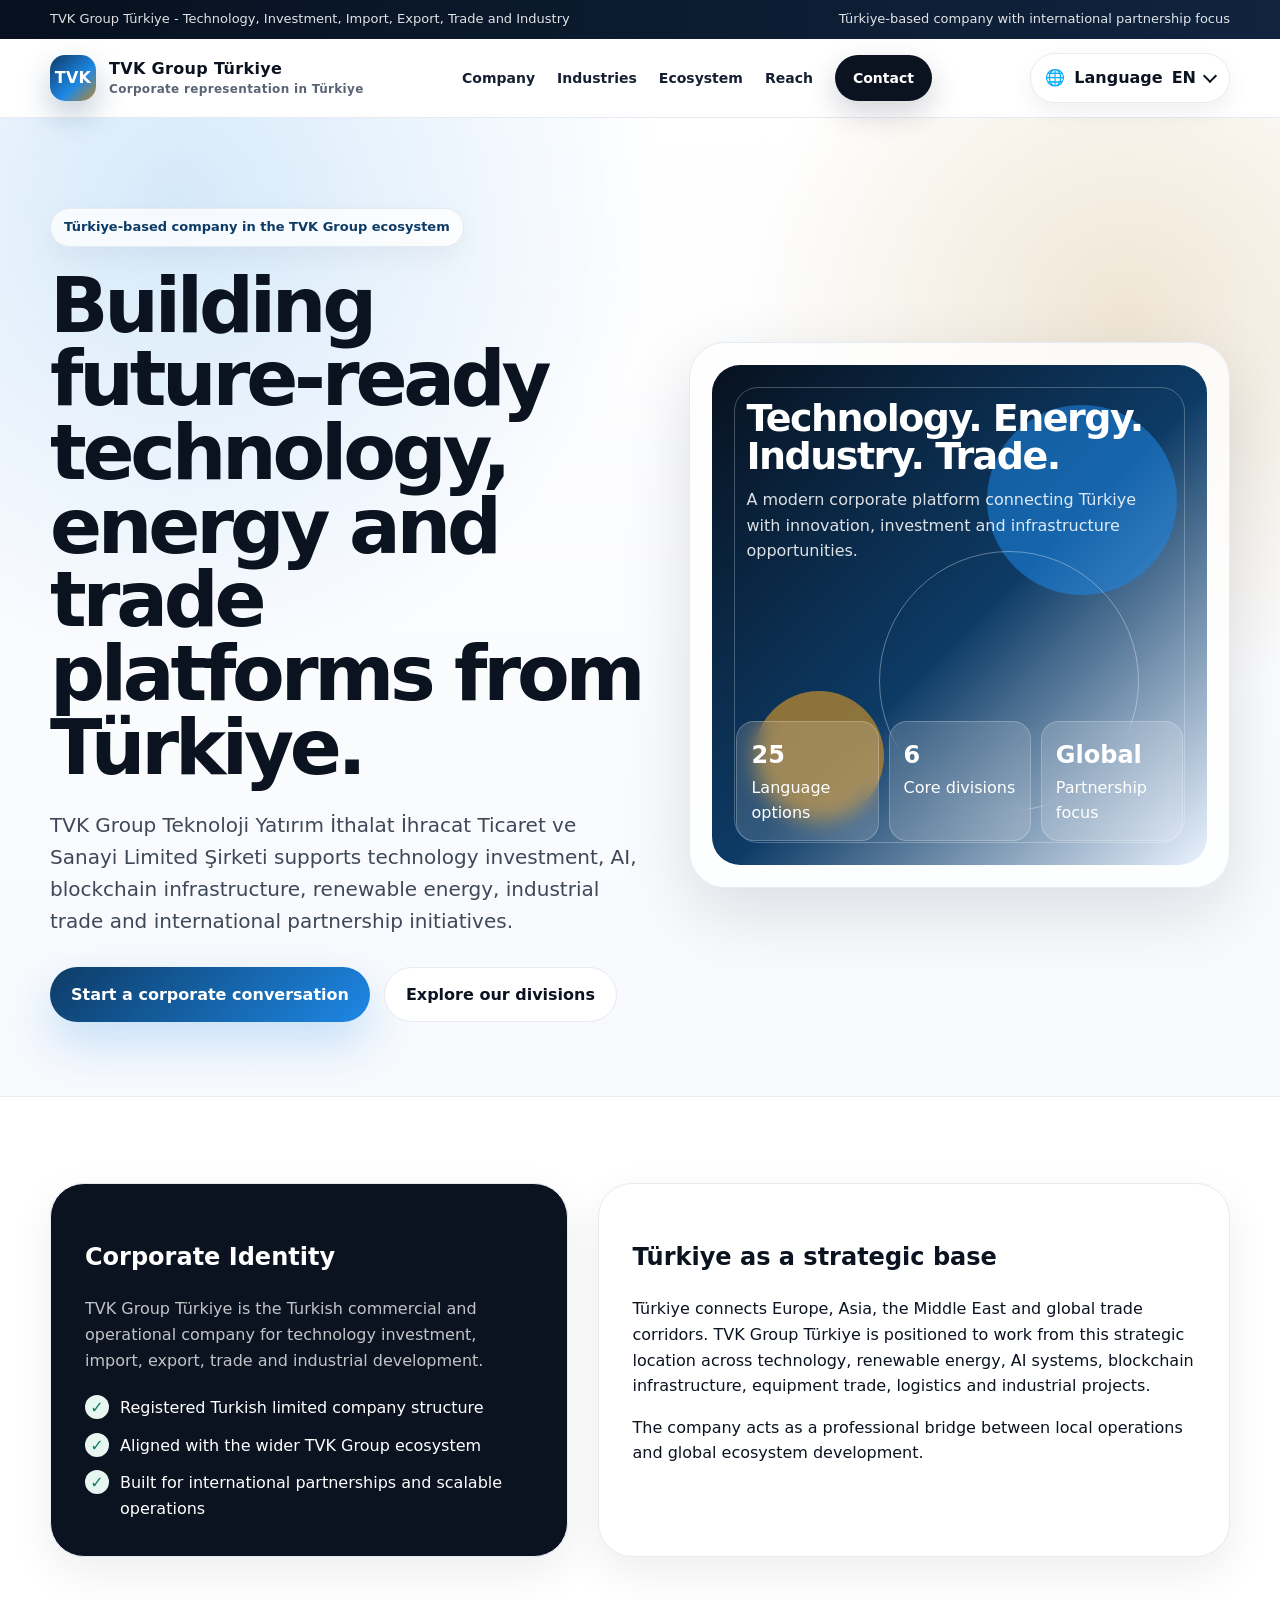
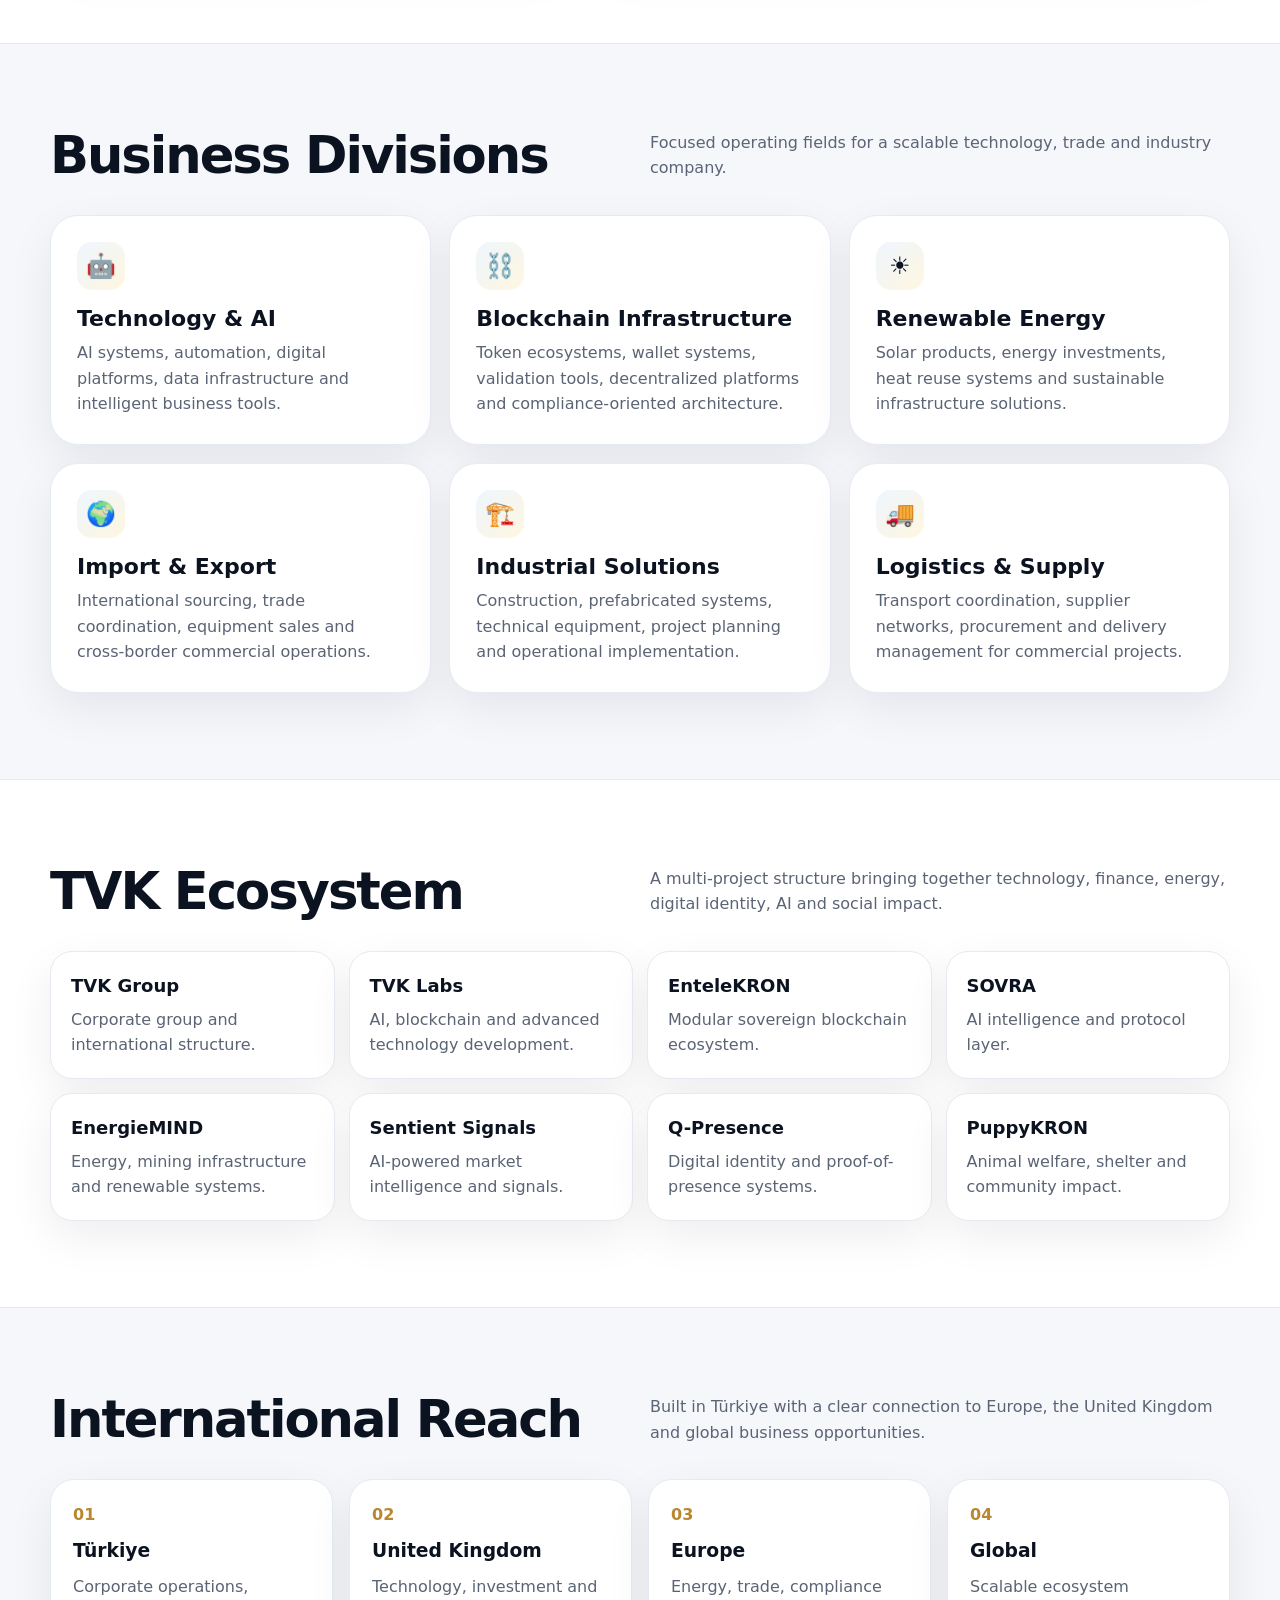
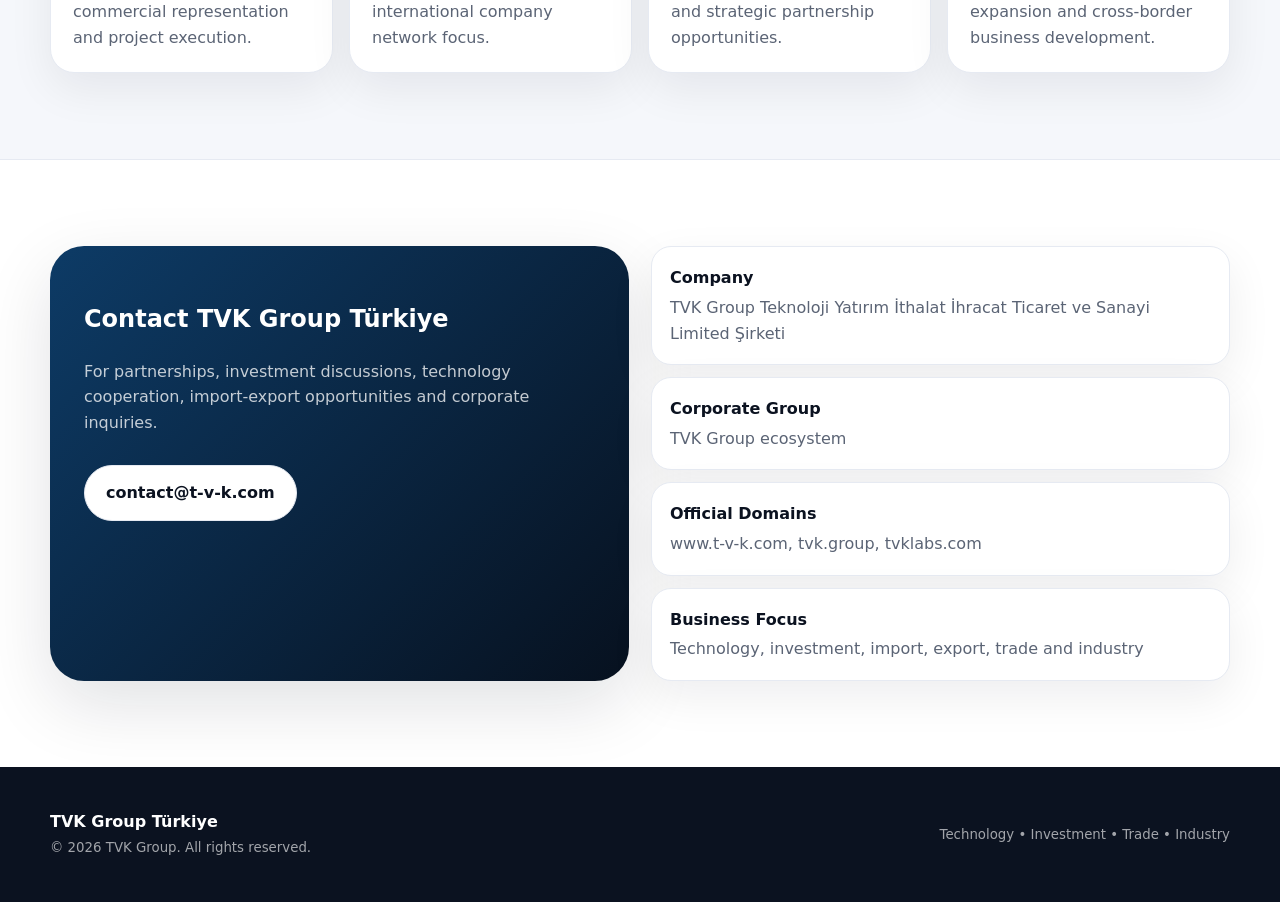
==== index.html @ 768940d1 "Improve website design and language menu Co-authored-by: TVK Group / TVK Labs & Technologies LTD – E" ====
<!doctype html>
<html lang="en">
<head>
  <meta charset="utf-8" />
  <meta name="viewport" content="width=device-width, initial-scale=1" />
  <title>TVK Group Türkiye | Technology, Investment, Trade & Industry</title>
  <meta name="description" content="TVK Group Teknoloji Yatırım İthalat İhracat Ticaret ve Sanayi Limited Şirketi is a Türkiye-based company focused on technology investment, AI, blockchain, renewable energy, import, export, trade and industrial solutions." />
  <meta name="theme-color" content="#0b1220" />
  <meta property="og:title" content="TVK Group Türkiye" />
  <meta property="og:description" content="A Türkiye-based technology, investment, import, export, trade and industry company within the TVK Group ecosystem." />
  <meta property="og:type" content="website" />
  <meta property="og:url" content="https://t-v-k.com" />
  <style>
    :root {
      --bg: #ffffff;
      --bg-soft: #f5f7fb;
      --bg-deep: #07111f;
      --ink: #0b1220;
      --muted: #5b6475;
      --line: #e6eaf2;
      --gold: #b8872f;
      --blue: #0d3b66;
      --cyan: #1e88e5;
      --green: #0b7f62;
      --radius: 28px;
      --shadow: 0 24px 70px rgba(11, 18, 32, .12);
      --shadow-soft: 0 16px 45px rgba(11, 18, 32, .07);
    }

    * { box-sizing: border-box; }
    html { scroll-behavior: smooth; }
    body {
      margin: 0;
      font-family: Inter, ui-sans-serif, system-ui, -apple-system, BlinkMacSystemFont, "Segoe UI", Roboto, Arial, sans-serif;
      color: var(--ink);
      background: var(--bg);
      line-height: 1.6;
    }
    a { color: inherit; text-decoration: none; }
    button { font: inherit; }
    .wrap { width: min(1180px, calc(100% - 42px)); margin: auto; }
    .skip-link {
      position: absolute;
      left: 18px;
      top: -60px;
      z-index: 100;
      padding: 10px 14px;
      border-radius: 999px;
      background: #fff;
      color: var(--ink);
      box-shadow: var(--shadow-soft);
      transition: top .2s ease;
    }
    .skip-link:focus { top: 14px; }

    .topbar {
      background: linear-gradient(90deg, var(--bg-deep), #10243f);
      color: #fff;
      font-size: 13px;
    }
    .topbar .wrap {
      display: flex;
      justify-content: space-between;
      gap: 18px;
      padding: 9px 0;
      align-items: center;
    }
    .topbar span { opacity: .88; }

    .nav {
      position: sticky;
      top: 0;
      z-index: 40;
      background: rgba(255, 255, 255, .9);
      border-bottom: 1px solid var(--line);
      backdrop-filter: blur(18px);
    }
    .navin {
      min-height: 78px;
      display: flex;
      align-items: center;
      justify-content: space-between;
      gap: 20px;
    }
    .brand {
      display: flex;
      align-items: center;
      gap: 13px;
      font-weight: 900;
      letter-spacing: .02em;
    }
    .mark {
      width: 46px;
      height: 46px;
      display: grid;
      place-items: center;
      flex: 0 0 46px;
      border-radius: 15px;
      background: linear-gradient(135deg, var(--blue), var(--cyan) 60%, var(--gold));
      color: #fff;
      box-shadow: 0 14px 30px rgba(13, 59, 102, .25);
    }
    .brand small {
      display: block;
      margin-top: -2px;
      color: var(--muted);
      font-size: 12px;
      font-weight: 650;
    }
    .links {
      display: flex;
      align-items: center;
      gap: 22px;
      font-size: 14px;
      font-weight: 760;
    }
    .links a:not(.cta) { color: #172033; }
    .links a:hover, .links a:focus-visible { color: var(--cyan); }
    .cta {
      display: inline-flex;
      align-items: center;
      justify-content: center;
      border-radius: 999px;
      background: var(--ink);
      color: #fff;
      padding: 12px 18px;
      box-shadow: 0 12px 30px rgba(11, 18, 32, .18);
    }

    .language-selector { position: relative; }
    .language-toggle {
      display: inline-flex;
      align-items: center;
      gap: 9px;
      border: 1px solid var(--line);
      border-radius: 999px;
      background: #fff;
      color: var(--ink);
      padding: 11px 14px;
      font-weight: 850;
      cursor: pointer;
      box-shadow: 0 10px 24px rgba(11, 18, 32, .06);
    }
    .language-toggle:hover,
    .language-toggle:focus-visible {
      border-color: rgba(30, 136, 229, .5);
      outline: none;
    }
    .language-toggle::after {
      content: "";
      width: 8px;
      height: 8px;
      border-right: 2px solid currentColor;
      border-bottom: 2px solid currentColor;
      transform: translateY(-2px) rotate(45deg);
      transition: transform .2s ease;
    }
    .language-selector.is-open .language-toggle::after {
      transform: translateY(2px) rotate(225deg);
    }
    .language-menu {
      position: absolute;
      right: 0;
      top: calc(100% + 12px);
      width: min(520px, 92vw);
      max-height: 430px;
      display: grid;
      grid-template-columns: repeat(2, minmax(0, 1fr));
      gap: 6px;
      overflow: auto;
      margin: 0;
      padding: 10px;
      list-style: none;
      border: 1px solid var(--line);
      border-radius: 22px;
      background: #fff;
      box-shadow: var(--shadow);
    }
    .language-menu[hidden] { display: none; }
    .language-option {
      width: 100%;
      display: flex;
      align-items: center;
      justify-content: space-between;
      gap: 10px;
      border: 0;
      border-radius: 14px;
      background: transparent;
      color: #233045;
      padding: 10px 12px;
      text-align: left;
      cursor: pointer;
    }
    .language-option:hover,
    .language-option:focus-visible {
      background: var(--bg-soft);
      color: var(--blue);
      outline: none;
    }
    .language-option[aria-checked="true"] {
      background: #eaf4ff;
      color: var(--blue);
      font-weight: 850;
    }
    .language-option[aria-checked="true"]::after {
      content: "✓";
      color: var(--green);
      font-weight: 900;
    }
    .language-note {
      grid-column: 1 / -1;
      margin: 4px 2px 0;
      padding: 10px 12px;
      border-radius: 14px;
      background: #fff8e8;
      color: #604519;
      font-size: 12px;
    }
    .hero {
      position: relative;
      overflow: hidden;
      border-bottom: 1px solid var(--line);
      background:
        radial-gradient(circle at 14% 8%, rgba(30, 136, 229, .18), transparent 34%),
        radial-gradient(circle at 88% 20%, rgba(184, 135, 47, .2), transparent 28%),
        linear-gradient(180deg, #fff 0%, #f7f9fd 100%);
    }
    .hero .wrap {
      display: grid;
      grid-template-columns: 1.05fr .95fr;
      gap: 42px;
      align-items: center;
      padding: 90px 0 74px;
    }
    .eyebrow {
      display: inline-flex;
      align-items: center;
      gap: 9px;
      border: 1px solid var(--line);
      border-radius: 999px;
      background: rgba(255, 255, 255, .78);
      color: var(--blue);
      padding: 8px 13px;
      font-size: 13px;
      font-weight: 850;
      box-shadow: 0 10px 30px rgba(11, 18, 32, .05);
    }
    h1 {
      max-width: 780px;
      margin: 22px 0 24px;
      font-size: clamp(42px, 6vw, 78px);
      line-height: .96;
      letter-spacing: -.055em;
    }
    .lead {
      max-width: 720px;
      color: #3f4858;
      font-size: 20px;
    }
    .actions {
      display: flex;
      flex-wrap: wrap;
      gap: 14px;
      margin-top: 30px;
    }
    .btn {
      display: inline-flex;
      align-items: center;
      justify-content: center;
      min-height: 48px;
      border: 1px solid var(--line);
      border-radius: 999px;
      padding: 14px 21px;
      font-weight: 900;
      transition: transform .18s ease, box-shadow .18s ease;
    }
    .btn:hover, .btn:focus-visible {
      transform: translateY(-2px);
      outline: none;
    }
    .primary {
      border: 0;
      background: linear-gradient(135deg, var(--blue), var(--cyan));
      color: #fff;
      box-shadow: 0 20px 45px rgba(30, 136, 229, .24);
    }
    .secondary { background: #fff; color: var(--ink); }

    .hero-card {
      border: 1px solid var(--line);
      border-radius: 36px;
      background: rgba(255, 255, 255, .78);
      padding: 22px;
      box-shadow: var(--shadow);
    }
    .visual {
      position: relative;
      min-height: 500px;
      overflow: hidden;
      border-radius: 28px;
      background: linear-gradient(135deg, #07111f, #0d3b66 52%, #eaf3ff);
    }
    .visual::before {
      content: "";
      position: absolute;
      inset: 22px;
      border: 1px solid rgba(255, 255, 255, .25);
      border-radius: 24px;
    }
    .orb { position: absolute; border-radius: 50%; }
    .o1 { width: 190px; height: 190px; right: 30px; top: 40px; background: rgba(30, 136, 229, .55); }
    .o2 { width: 130px; height: 130px; left: 42px; bottom: 44px; background: rgba(184, 135, 47, .75); }
    .o3 { width: 260px; height: 260px; right: 68px; bottom: 54px; border: 1px solid rgba(255, 255, 255, .35); }
    .vtext {
      position: absolute;
      left: 34px;
      right: 34px;
      top: 34px;
      color: #fff;
    }
    .vtext h2 {
      margin: 0 0 12px;
      font-size: 38px;
      line-height: 1;
      letter-spacing: -.04em;
    }
    .vtext p { margin: 0; opacity: .86; }
    .stats {
      position: absolute;
      left: 24px;
      right: 24px;
      bottom: 24px;
      display: grid;
      grid-template-columns: repeat(3, 1fr);
      gap: 10px;
    }
    .stat {
      border: 1px solid rgba(255, 255, 255, .22);
      border-radius: 18px;
      background: rgba(255, 255, 255, .15);
      color: #fff;
      padding: 14px;
      backdrop-filter: blur(10px);
    }
    .stat b { display: block; font-size: 24px; }

    .section { padding: 86px 0; }
    .section.soft {
      border-top: 1px solid var(--line);
      border-bottom: 1px solid var(--line);
      background: var(--bg-soft);
    }
    .head {
      display: flex;
      justify-content: space-between;
      align-items: end;
      gap: 28px;
      margin-bottom: 34px;
    }
    .head h2 {
      margin: 0;
      font-size: clamp(32px, 4vw, 52px);
      line-height: 1;
      letter-spacing: -.04em;
    }
    .head p { max-width: 580px; margin: 0; color: var(--muted); }
    .grid { display: grid; grid-template-columns: repeat(3, 1fr); gap: 18px; }
    .card,
    .panel,
    .eco,
    .step,
    .info-card {
      border: 1px solid var(--line);
      background: #fff;
      box-shadow: var(--shadow-soft);
    }
    .card {
      min-height: 230px;
      border-radius: var(--radius);
      padding: 26px;
    }
    .card .icon {
      width: 48px;
      height: 48px;
      display: grid;
      place-items: center;
      margin-bottom: 16px;
      border-radius: 15px;
      background: linear-gradient(135deg, #eef6ff, #fff6df);
      font-size: 24px;
    }
    .card h3 { margin: 0 0 9px; font-size: 22px; line-height: 1.15; }
    .card p, .eco span, .step p, .info-card span { color: var(--muted); }
    .card p, .step p { margin: 0; }

    .about {
      display: grid;
      grid-template-columns: .9fr 1.1fr;
      gap: 30px;
      align-items: stretch;
    }
    .panel { border-radius: 34px; padding: 34px; }
    .panel.dark { background: var(--ink); color: #fff; }
    .panel.dark p { color: rgba(255, 255, 255, .75); }
    .ticks { display: grid; gap: 12px; margin-top: 22px; }
    .tick { display: flex; gap: 11px; align-items: flex-start; }
    .tick::before {
      content: "✓";
      width: 24px;
      height: 24px;
      display: grid;
      place-items: center;
      flex: 0 0 24px;
      border-radius: 50%;
      background: #e8f6f1;
      color: var(--green);
      font-weight: 900;
    }
    .ecosystem { display: grid; grid-template-columns: repeat(4, 1fr); gap: 14px; }
    .eco { min-height: 126px; border-radius: 22px; padding: 20px; }
    .eco b { display: block; margin-bottom: 6px; font-size: 18px; }
    .timeline { display: grid; grid-template-columns: repeat(4, 1fr); gap: 16px; }
    .step { border-radius: 24px; padding: 22px; }
    .step em { color: var(--gold); font-style: normal; font-weight: 900; }
    .step h3 { margin: 8px 0 8px; }

    .contact { display: grid; grid-template-columns: 1fr 1fr; gap: 22px; }
    .contact-box {
      border-radius: 34px;
      background: linear-gradient(135deg, var(--blue), #07111f);
      color: #fff;
      padding: 34px;
      box-shadow: var(--shadow);
    }
    .contact-box p { color: rgba(255, 255, 255, .76); }
    .info { display: grid; gap: 12px; }
    .info-card { border-radius: 20px; padding: 18px; }
    .info-card b { display: block; margin-bottom: 4px; }

    .footer { background: var(--ink); color: #fff; padding: 42px 0; }
    .footer .wrap {
      display: flex;
      justify-content: space-between;
      align-items: center;
      gap: 20px;
    }
    .footer small { color: rgba(255, 255, 255, .62); }
    .sr-only {
      position: absolute;
      width: 1px;
      height: 1px;
      overflow: hidden;
      clip: rect(0, 0, 0, 0);
      white-space: nowrap;
    }

    @media (max-width: 980px) {
      .links { display: none; }
      .hero .wrap, .about, .contact { grid-template-columns: 1fr; }
      .visual { min-height: 380px; }
      .grid { grid-template-columns: 1fr 1fr; }
      .ecosystem { grid-template-columns: 1fr 1fr; }
      .timeline { grid-template-columns: 1fr 1fr; }
      .head { display: block; }
      .head p { margin-top: 14px; }
      .topbar .wrap { display: block; }
      .topbar span { display: block; margin: 4px 0; }
    }

    @media (max-width: 640px) {
      .wrap { width: min(100% - 30px, 1180px); }
      .grid, .ecosystem, .timeline, .stats { grid-template-columns: 1fr; }
      .hero .wrap { padding: 52px 0; }
      .section { padding: 58px 0; }
      .navin { min-height: 70px; }
      .brand strong { font-size: 14px; }
      .brand small { display: none; }
      .visual { min-height: 450px; }
      .language-toggle span:not(.selected-language) { display: none; }
      .language-menu {
        position: fixed;
        inset: 82px 15px auto;
        width: auto;
        grid-template-columns: 1fr;
      }
    }
  </style>
</head>
<body>
  <a class="skip-link" href="#main">Skip to content</a>

  <div class="topbar">
    <div class="wrap">
      <span>TVK Group Türkiye - Technology, Investment, Import, Export, Trade and Industry</span>
      <span>Türkiye-based company with international partnership focus</span>
    </div>
  </div>

  <header class="nav">
    <div class="wrap navin">
      <a class="brand" href="#home" aria-label="TVK Group Türkiye home">
        <span class="mark" aria-hidden="true">TVK</span>
        <span>
          <strong>TVK Group Türkiye</strong>
          <small>Corporate representation in Türkiye</small>
        </span>
      </a>

      <nav class="links" aria-label="Main navigation">
        <a href="#company">Company</a>
        <a href="#industries">Industries</a>
        <a href="#ecosystem">Ecosystem</a>
        <a href="#presence">Reach</a>
        <a href="#contact" class="cta">Contact</a>
      </nav>

      <div class="language-selector" data-language-selector>
        <button class="language-toggle" type="button" aria-haspopup="menu" aria-expanded="false" aria-controls="language-menu" aria-label="Select language">
          <span aria-hidden="true">🌐</span>
          <span>Language</span>
          <span class="selected-language" data-selected-language>EN</span>
        </button>
        <ul class="language-menu" id="language-menu" role="menu" hidden>
          <li><button class="language-option" type="button" role="menuitemradio" aria-checked="true" data-lang="en">English</button></li>
          <li><button class="language-option" type="button" role="menuitemradio" aria-checked="false" data-lang="tr">Türkçe</button></li>
          <li><button class="language-option" type="button" role="menuitemradio" aria-checked="false" data-lang="de">Deutsch</button></li>
          <li><button class="language-option" type="button" role="menuitemradio" aria-checked="false" data-lang="fr">Français</button></li>
          <li><button class="language-option" type="button" role="menuitemradio" aria-checked="false" data-lang="it">Italiano</button></li>
          <li><button class="language-option" type="button" role="menuitemradio" aria-checked="false" data-lang="es">Español</button></li>
          <li><button class="language-option" type="button" role="menuitemradio" aria-checked="false" data-lang="nl">Nederlands</button></li>
          <li><button class="language-option" type="button" role="menuitemradio" aria-checked="false" data-lang="pl">Polski</button></li>
          <li><button class="language-option" type="button" role="menuitemradio" aria-checked="false" data-lang="pt">Português</button></li>
          <li><button class="language-option" type="button" role="menuitemradio" aria-checked="false" data-lang="ro">Română</button></li>
          <li><button class="language-option" type="button" role="menuitemradio" aria-checked="false" data-lang="sv">Svenska</button></li>
          <li><button class="language-option" type="button" role="menuitemradio" aria-checked="false" data-lang="da">Dansk</button></li>
          <li><button class="language-option" type="button" role="menuitemradio" aria-checked="false" data-lang="fi">Suomi</button></li>
          <li><button class="language-option" type="button" role="menuitemradio" aria-checked="false" data-lang="cs">Čeština</button></li>
          <li><button class="language-option" type="button" role="menuitemradio" aria-checked="false" data-lang="sk">Slovenčina</button></li>
          <li><button class="language-option" type="button" role="menuitemradio" aria-checked="false" data-lang="hu">Magyar</button></li>
          <li><button class="language-option" type="button" role="menuitemradio" aria-checked="false" data-lang="el">Ελληνικά</button></li>
          <li><button class="language-option" type="button" role="menuitemradio" aria-checked="false" data-lang="bg">Български</button></li>
          <li><button class="language-option" type="button" role="menuitemradio" aria-checked="false" data-lang="ru">Русский</button></li>
          <li><button class="language-option" type="button" role="menuitemradio" aria-checked="false" data-lang="uk">Українська</button></li>
          <li><button class="language-option" type="button" role="menuitemradio" aria-checked="false" data-lang="ar">العربية</button></li>
          <li><button class="language-option" type="button" role="menuitemradio" aria-checked="false" data-lang="zh">中文</button></li>
          <li><button class="language-option" type="button" role="menuitemradio" aria-checked="false" data-lang="ja">日本語</button></li>
          <li><button class="language-option" type="button" role="menuitemradio" aria-checked="false" data-lang="ko">한국어</button></li>
          <li><button class="language-option" type="button" role="menuitemradio" aria-checked="false" data-lang="hi">हिन्दी</button></li>
          <li class="language-note">The language selector now opens, closes, supports keyboard use and stores the selected preference.</li>
        </ul>
      </div>
    </div>
  </header>

  <main id="main">
    <section class="hero" id="home">
      <div class="wrap">
        <div>
          <span class="eyebrow">Türkiye-based company in the TVK Group ecosystem</span>
          <h1>Building future-ready technology, energy and trade platforms from Türkiye.</h1>
          <p class="lead">TVK Group Teknoloji Yatırım İthalat İhracat Ticaret ve Sanayi Limited Şirketi supports technology investment, AI, blockchain infrastructure, renewable energy, industrial trade and international partnership initiatives.</p>
          <div class="actions">
            <a class="btn primary" href="#contact">Start a corporate conversation</a>
            <a class="btn secondary" href="#industries">Explore our divisions</a>
          </div>
        </div>
        <div class="hero-card" aria-label="Company highlights">
          <div class="visual">
            <span class="orb o1"></span>
            <span class="orb o2"></span>
            <span class="orb o3"></span>
            <div class="vtext">
              <h2>Technology. Energy. Industry. Trade.</h2>
              <p>A modern corporate platform connecting Türkiye with innovation, investment and infrastructure opportunities.</p>
            </div>
            <div class="stats">
              <div class="stat"><b>25</b><span>Language options</span></div>
              <div class="stat"><b>6</b><span>Core divisions</span></div>
              <div class="stat"><b>Global</b><span>Partnership focus</span></div>
            </div>
          </div>
        </div>
      </div>
    </section>

    <section class="section" id="company">
      <div class="wrap about">
        <div class="panel dark">
          <h2>Corporate Identity</h2>
          <p>TVK Group Türkiye is the Turkish commercial and operational company for technology investment, import, export, trade and industrial development.</p>
          <div class="ticks">
            <div class="tick">Registered Turkish limited company structure</div>
            <div class="tick">Aligned with the wider TVK Group ecosystem</div>
            <div class="tick">Built for international partnerships and scalable operations</div>
          </div>
        </div>
        <div class="panel">
          <h2>Türkiye as a strategic base</h2>
          <p>Türkiye connects Europe, Asia, the Middle East and global trade corridors. TVK Group Türkiye is positioned to work from this strategic location across technology, renewable energy, AI systems, blockchain infrastructure, equipment trade, logistics and industrial projects.</p>
          <p>The company acts as a professional bridge between local operations and global ecosystem development.</p>
        </div>
      </div>
    </section>

    <section class="section soft" id="industries">
      <div class="wrap">
        <div class="head">
          <h2>Business Divisions</h2>
          <p>Focused operating fields for a scalable technology, trade and industry company.</p>
        </div>
        <div class="grid">
          <article class="card"><div class="icon" aria-hidden="true">🤖</div><h3>Technology & AI</h3><p>AI systems, automation, digital platforms, data infrastructure and intelligent business tools.</p></article>
          <article class="card"><div class="icon" aria-hidden="true">⛓️</div><h3>Blockchain Infrastructure</h3><p>Token ecosystems, wallet systems, validation tools, decentralized platforms and compliance-oriented architecture.</p></article>
          <article class="card"><div class="icon" aria-hidden="true">☀️</div><h3>Renewable Energy</h3><p>Solar products, energy investments, heat reuse systems and sustainable infrastructure solutions.</p></article>
          <article class="card"><div class="icon" aria-hidden="true">🌍</div><h3>Import & Export</h3><p>International sourcing, trade coordination, equipment sales and cross-border commercial operations.</p></article>
          <article class="card"><div class="icon" aria-hidden="true">🏗️</div><h3>Industrial Solutions</h3><p>Construction, prefabricated systems, technical equipment, project planning and operational implementation.</p></article>
          <article class="card"><div class="icon" aria-hidden="true">🚚</div><h3>Logistics & Supply</h3><p>Transport coordination, supplier networks, procurement and delivery management for commercial projects.</p></article>
        </div>
      </div>
    </section>

    <section class="section" id="ecosystem">
      <div class="wrap">
        <div class="head">
          <h2>TVK Ecosystem</h2>
          <p>A multi-project structure bringing together technology, finance, energy, digital identity, AI and social impact.</p>
        </div>
        <div class="ecosystem">
          <div class="eco"><b>TVK Group</b><span>Corporate group and international structure.</span></div>
          <div class="eco"><b>TVK Labs</b><span>AI, blockchain and advanced technology development.</span></div>
          <div class="eco"><b>EnteleKRON</b><span>Modular sovereign blockchain ecosystem.</span></div>
          <div class="eco"><b>SOVRA</b><span>AI intelligence and protocol layer.</span></div>
          <div class="eco"><b>EnergieMIND</b><span>Energy, mining infrastructure and renewable systems.</span></div>
          <div class="eco"><b>Sentient Signals</b><span>AI-powered market intelligence and signals.</span></div>
          <div class="eco"><b>Q-Presence</b><span>Digital identity and proof-of-presence systems.</span></div>
          <div class="eco"><b>PuppyKRON</b><span>Animal welfare, shelter and community impact.</span></div>
        </div>
      </div>
    </section>

    <section class="section soft" id="presence">
      <div class="wrap">
        <div class="head">
          <h2>International Reach</h2>
          <p>Built in Türkiye with a clear connection to Europe, the United Kingdom and global business opportunities.</p>
        </div>
        <div class="timeline">
          <div class="step"><em>01</em><h3>Türkiye</h3><p>Corporate operations, commercial representation and project execution.</p></div>
          <div class="step"><em>02</em><h3>United Kingdom</h3><p>Technology, investment and international company network focus.</p></div>
          <div class="step"><em>03</em><h3>Europe</h3><p>Energy, trade, compliance and strategic partnership opportunities.</p></div>
          <div class="step"><em>04</em><h3>Global</h3><p>Scalable ecosystem expansion and cross-border business development.</p></div>
        </div>
      </div>
    </section>

    <section class="section" id="contact">
      <div class="wrap contact">
        <div class="contact-box">
          <h2>Contact TVK Group Türkiye</h2>
          <p>For partnerships, investment discussions, technology cooperation, import-export opportunities and corporate inquiries.</p>
          <div class="actions">
            <a class="btn secondary" href="mailto:contact@t-v-k.com">contact@t-v-k.com</a>
          </div>
        </div>
        <div class="info">
          <div class="info-card"><b>Company</b><span>TVK Group Teknoloji Yatırım İthalat İhracat Ticaret ve Sanayi Limited Şirketi</span></div>
          <div class="info-card"><b>Corporate Group</b><span>TVK Group ecosystem</span></div>
          <div class="info-card"><b>Official Domains</b><span>www.t-v-k.com, tvk.group, tvklabs.com</span></div>
          <div class="info-card"><b>Business Focus</b><span>Technology, investment, import, export, trade and industry</span></div>
        </div>
      </div>
    </section>
  </main>

  <footer class="footer">
    <div class="wrap">
      <div>
        <strong>TVK Group Türkiye</strong><br />
        <small>© <span id="year"></span> TVK Group. All rights reserved.</small>
      </div>
      <small>Technology • Investment • Trade • Industry</small>
    </div>
  </footer>

  <p class="sr-only" aria-live="polite" id="language-status"></p>

  <script>
    const storageKey = "tvk-selected-language";
    const languageSelectors = document.querySelectorAll("[data-language-selector]");
    const status = document.getElementById("language-status");
    const savedLanguage = localStorage.getItem(storageKey) || "en";

    function closeAllMenus() {
      languageSelectors.forEach((selector) => {
        selector.classList.remove("is-open");
        selector.querySelector(".language-toggle").setAttribute("aria-expanded", "false");
        selector.querySelector(".language-menu").hidden = true;
      });
    }

    function setLanguage(code, label) {
      document.documentElement.lang = code;
      localStorage.setItem(storageKey, code);
      document.querySelectorAll(".language-option").forEach((option) => {
        const isSelected = option.dataset.lang === code;
        option.setAttribute("aria-checked", String(isSelected));
      });
      document.querySelectorAll("[data-selected-language]").forEach((node) => {
        node.textContent = code.toUpperCase();
      });
      status.textContent = `${label} selected. Language preference saved.`;
    }

    languageSelectors.forEach((selector) => {
      const toggle = selector.querySelector(".language-toggle");
      const menu = selector.querySelector(".language-menu");
      const options = selector.querySelectorAll(".language-option");
      const savedOption = selector.querySelector(`[data-lang="${savedLanguage}"]`);

      if (savedOption) setLanguage(savedLanguage, savedOption.textContent.trim());

      toggle.addEventListener("click", () => {
        const willOpen = menu.hidden;
        closeAllMenus();
        selector.classList.toggle("is-open", willOpen);
        toggle.setAttribute("aria-expanded", String(willOpen));
        menu.hidden = !willOpen;
        if (willOpen) options[0].focus();
      });

      options.forEach((option) => {
        option.addEventListener("click", () => {
          setLanguage(option.dataset.lang, option.textContent.trim());
          closeAllMenus();
          toggle.focus();
        });
      });
    });

    document.addEventListener("click", (event) => {
      if (!event.target.closest("[data-language-selector]")) closeAllMenus();
    });

    document.addEventListener("keydown", (event) => {
      if (event.key === "Escape") closeAllMenus();
    });

    document.getElementById("year").textContent = new Date().getFullYear();
  </script>
</body>
</html>
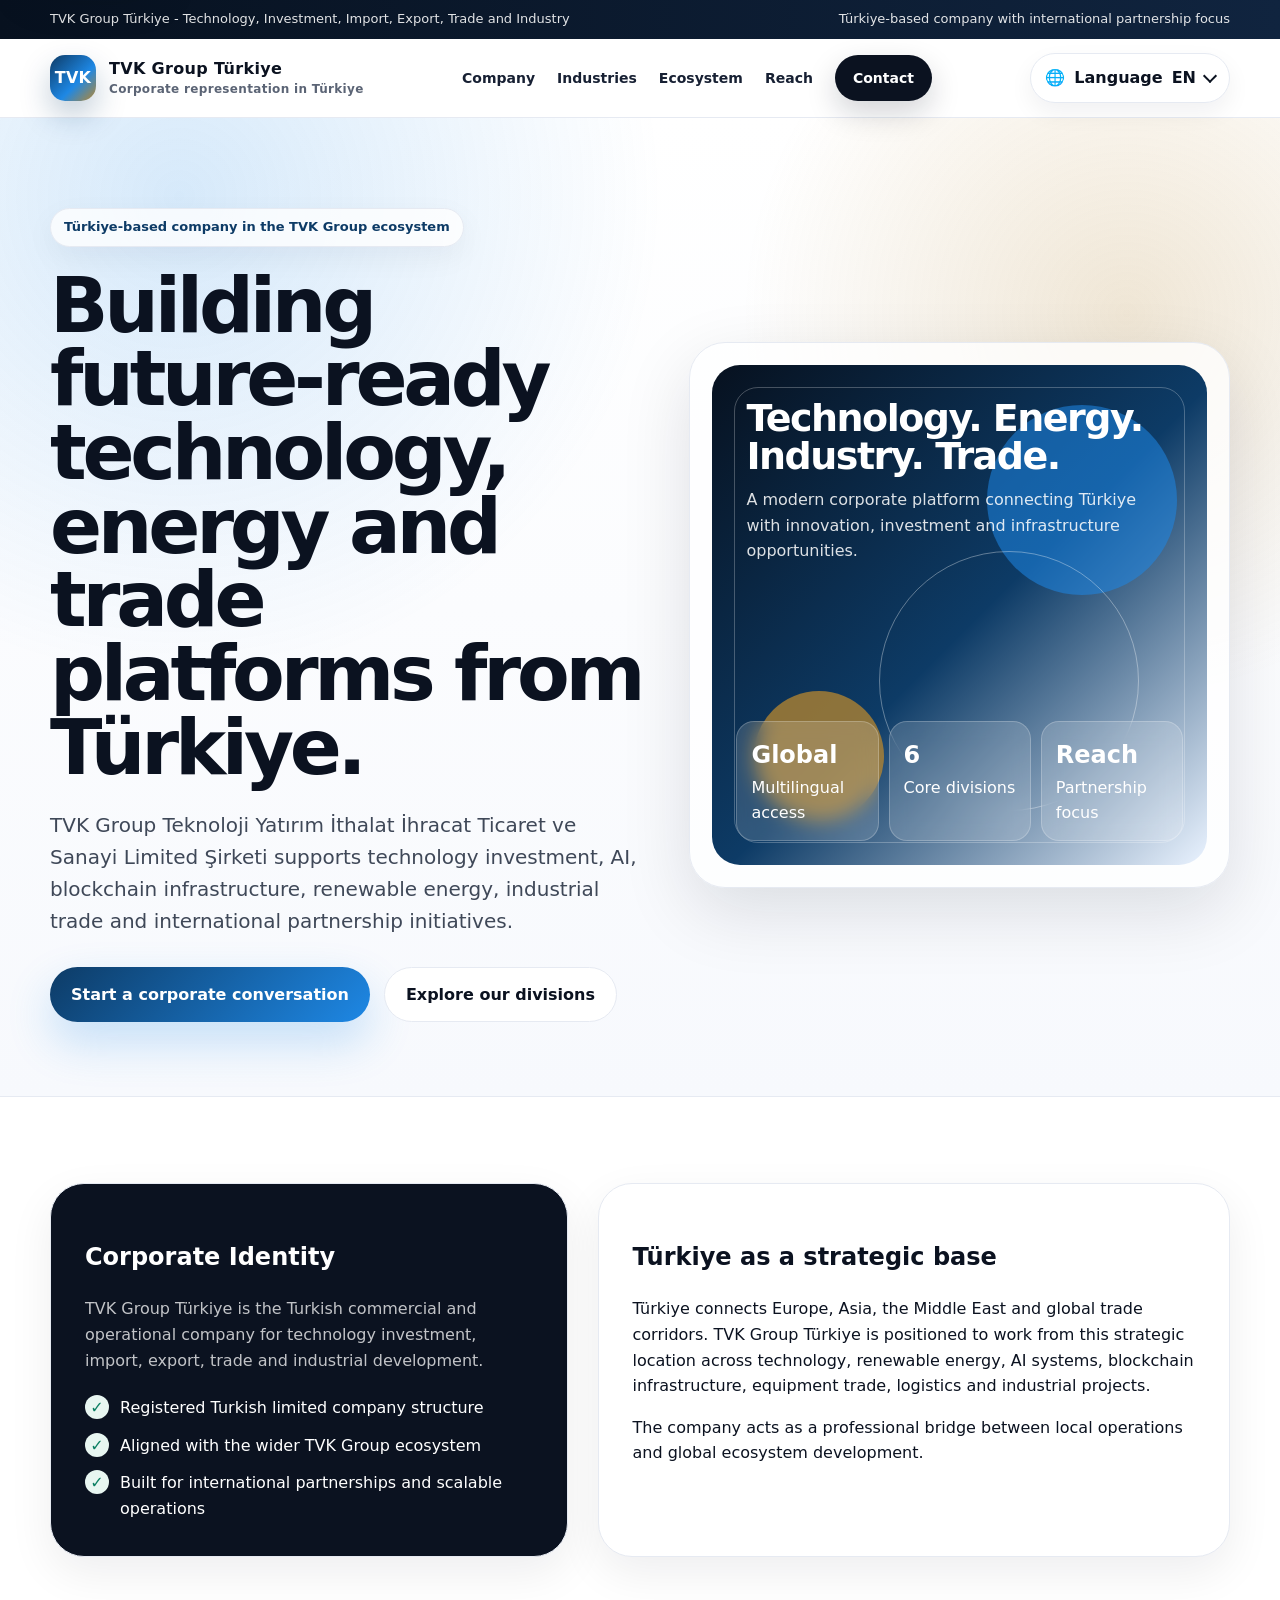
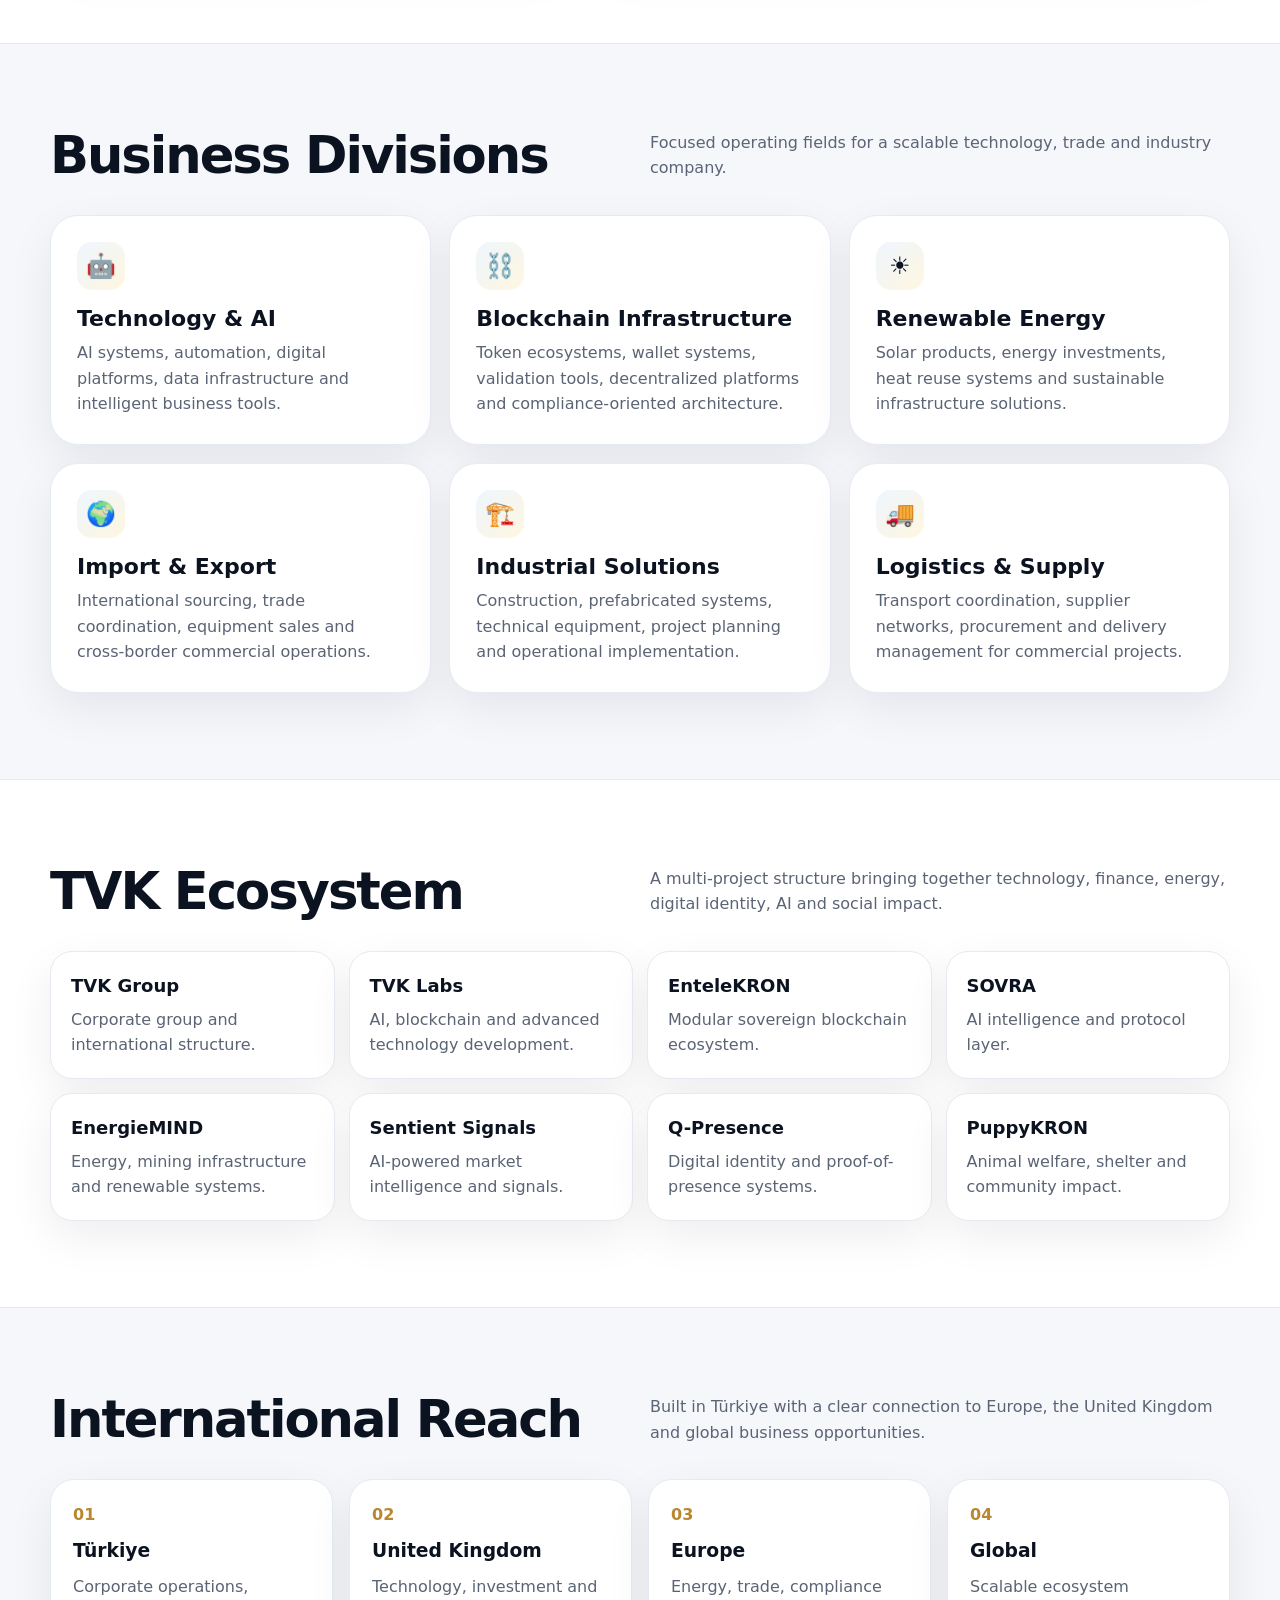
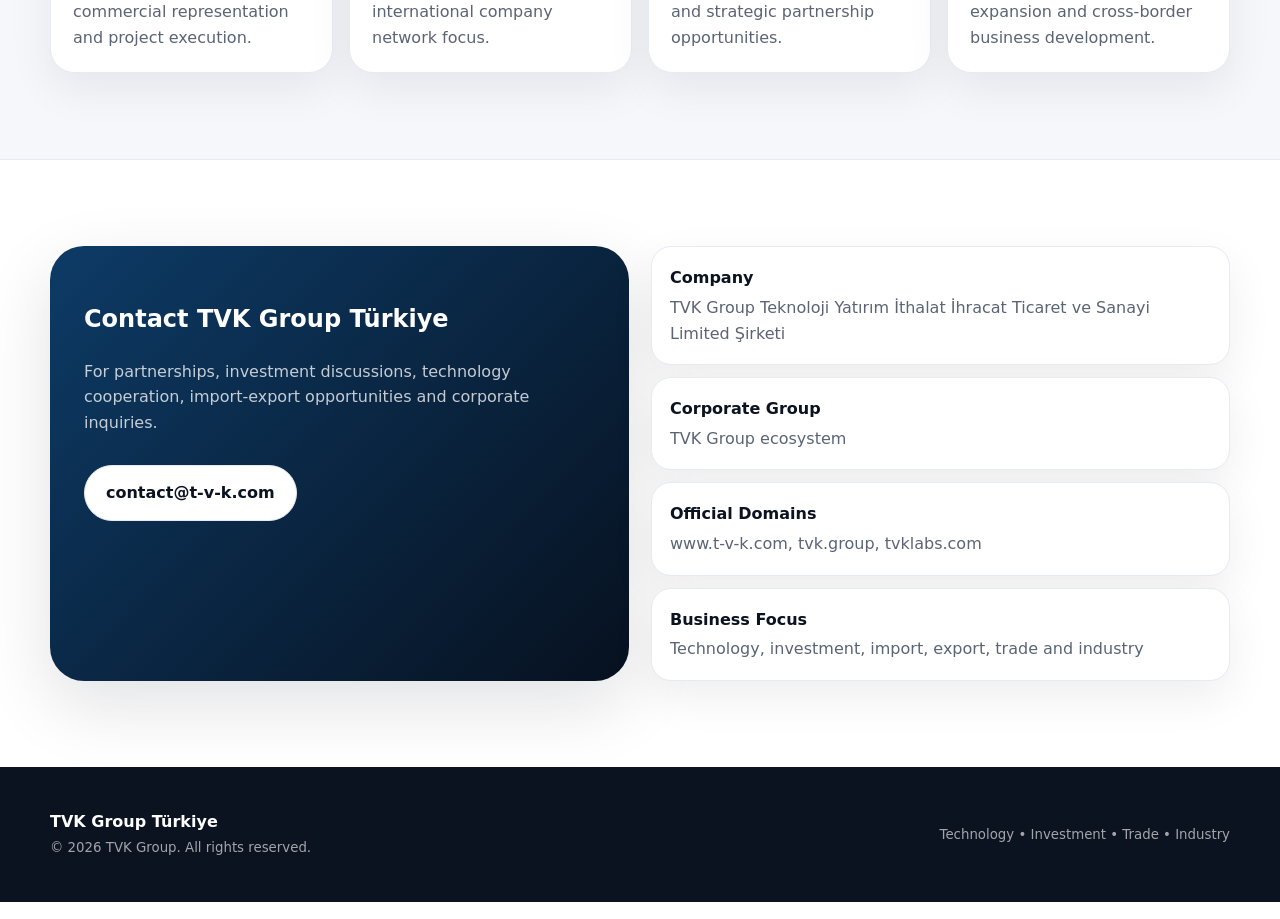
==== commit b35f69f4: "Make language selector translate page copy Co-authored-by: TVK Group / TVK Labs & Technologies LTD –" ====
--- a/index.html
+++ b/index.html
@@ -207,15 +207,6 @@
       color: var(--green);
       font-weight: 900;
     }
-    .language-note {
-      grid-column: 1 / -1;
-      margin: 4px 2px 0;
-      padding: 10px 12px;
-      border-radius: 14px;
-      background: #fff8e8;
-      color: #604519;
-      font-size: 12px;
-    }
     .hero {
       position: relative;
       overflow: hidden;
@@ -491,8 +482,8 @@
 
   <div class="topbar">
     <div class="wrap">
-      <span>TVK Group Türkiye - Technology, Investment, Import, Export, Trade and Industry</span>
-      <span>Türkiye-based company with international partnership focus</span>
+      <span data-i18n="topbarPrimary">TVK Group Türkiye - Technology, Investment, Import, Export, Trade and Industry</span>
+      <span data-i18n="topbarSecondary">Türkiye-based company with international partnership focus</span>
     </div>
   </div>
 
@@ -502,22 +493,22 @@
         <span class="mark" aria-hidden="true">TVK</span>
         <span>
           <strong>TVK Group Türkiye</strong>
-          <small>Corporate representation in Türkiye</small>
+          <small data-i18n="brandSub">Corporate representation in Türkiye</small>
         </span>
       </a>
 
       <nav class="links" aria-label="Main navigation">
-        <a href="#company">Company</a>
-        <a href="#industries">Industries</a>
-        <a href="#ecosystem">Ecosystem</a>
-        <a href="#presence">Reach</a>
-        <a href="#contact" class="cta">Contact</a>
+        <a href="#company" data-i18n="navCompany">Company</a>
+        <a href="#industries" data-i18n="navIndustries">Industries</a>
+        <a href="#ecosystem" data-i18n="navEcosystem">Ecosystem</a>
+        <a href="#presence" data-i18n="navReach">Reach</a>
+        <a href="#contact" class="cta" data-i18n="navContact">Contact</a>
       </nav>
 
       <div class="language-selector" data-language-selector>
         <button class="language-toggle" type="button" aria-haspopup="menu" aria-expanded="false" aria-controls="language-menu" aria-label="Select language">
           <span aria-hidden="true">🌐</span>
-          <span>Language</span>
+          <span data-i18n="languageLabel">Language</span>
           <span class="selected-language" data-selected-language>EN</span>
         </button>
         <ul class="language-menu" id="language-menu" role="menu" hidden>
@@ -546,7 +537,6 @@
           <li><button class="language-option" type="button" role="menuitemradio" aria-checked="false" data-lang="ja">日本語</button></li>
           <li><button class="language-option" type="button" role="menuitemradio" aria-checked="false" data-lang="ko">한국어</button></li>
           <li><button class="language-option" type="button" role="menuitemradio" aria-checked="false" data-lang="hi">हिन्दी</button></li>
-          <li class="language-note">The language selector now opens, closes, supports keyboard use and stores the selected preference.</li>
         </ul>
       </div>
     </div>
@@ -556,12 +546,12 @@
     <section class="hero" id="home">
       <div class="wrap">
         <div>
-          <span class="eyebrow">Türkiye-based company in the TVK Group ecosystem</span>
-          <h1>Building future-ready technology, energy and trade platforms from Türkiye.</h1>
-          <p class="lead">TVK Group Teknoloji Yatırım İthalat İhracat Ticaret ve Sanayi Limited Şirketi supports technology investment, AI, blockchain infrastructure, renewable energy, industrial trade and international partnership initiatives.</p>
+          <span class="eyebrow" data-i18n="eyebrow">Türkiye-based company in the TVK Group ecosystem</span>
+          <h1 data-i18n="heroTitle">Building future-ready technology, energy and trade platforms from Türkiye.</h1>
+          <p class="lead" data-i18n="heroLead">TVK Group Teknoloji Yatırım İthalat İhracat Ticaret ve Sanayi Limited Şirketi supports technology investment, AI, blockchain infrastructure, renewable energy, industrial trade and international partnership initiatives.</p>
           <div class="actions">
-            <a class="btn primary" href="#contact">Start a corporate conversation</a>
-            <a class="btn secondary" href="#industries">Explore our divisions</a>
+            <a class="btn primary" href="#contact" data-i18n="primaryCta">Start a corporate conversation</a>
+            <a class="btn secondary" href="#industries" data-i18n="secondaryCta">Explore our divisions</a>
           </div>
         </div>
         <div class="hero-card" aria-label="Company highlights">
@@ -570,13 +560,13 @@
             <span class="orb o2"></span>
             <span class="orb o3"></span>
             <div class="vtext">
-              <h2>Technology. Energy. Industry. Trade.</h2>
-              <p>A modern corporate platform connecting Türkiye with innovation, investment and infrastructure opportunities.</p>
+              <h2 data-i18n="visualTitle">Technology. Energy. Industry. Trade.</h2>
+              <p data-i18n="visualText">A modern corporate platform connecting Türkiye with innovation, investment and infrastructure opportunities.</p>
             </div>
             <div class="stats">
-              <div class="stat"><b>25</b><span>Language options</span></div>
-              <div class="stat"><b>6</b><span>Core divisions</span></div>
-              <div class="stat"><b>Global</b><span>Partnership focus</span></div>
+              <div class="stat"><b data-i18n="statGlobal">Global</b><span data-i18n="statAccess">Multilingual access</span></div>
+              <div class="stat"><b>6</b><span data-i18n="statDivisions">Core divisions</span></div>
+              <div class="stat"><b data-i18n="statReach">Reach</b><span data-i18n="statPartnerships">Partnership focus</span></div>
             </div>
           </div>
         </div>
@@ -586,18 +576,18 @@
     <section class="section" id="company">
       <div class="wrap about">
         <div class="panel dark">
-          <h2>Corporate Identity</h2>
-          <p>TVK Group Türkiye is the Turkish commercial and operational company for technology investment, import, export, trade and industrial development.</p>
+          <h2 data-i18n="companyTitle">Corporate Identity</h2>
+          <p data-i18n="companyText">TVK Group Türkiye is the Turkish commercial and operational company for technology investment, import, export, trade and industrial development.</p>
           <div class="ticks">
-            <div class="tick">Registered Turkish limited company structure</div>
-            <div class="tick">Aligned with the wider TVK Group ecosystem</div>
-            <div class="tick">Built for international partnerships and scalable operations</div>
+            <div class="tick" data-i18n="tick1">Registered Turkish limited company structure</div>
+            <div class="tick" data-i18n="tick2">Aligned with the wider TVK Group ecosystem</div>
+            <div class="tick" data-i18n="tick3">Built for international partnerships and scalable operations</div>
           </div>
         </div>
         <div class="panel">
-          <h2>Türkiye as a strategic base</h2>
-          <p>Türkiye connects Europe, Asia, the Middle East and global trade corridors. TVK Group Türkiye is positioned to work from this strategic location across technology, renewable energy, AI systems, blockchain infrastructure, equipment trade, logistics and industrial projects.</p>
-          <p>The company acts as a professional bridge between local operations and global ecosystem development.</p>
+          <h2 data-i18n="baseTitle">Türkiye as a strategic base</h2>
+          <p data-i18n="baseP1">Türkiye connects Europe, Asia, the Middle East and global trade corridors. TVK Group Türkiye is positioned to work from this strategic location across technology, renewable energy, AI systems, blockchain infrastructure, equipment trade, logistics and industrial projects.</p>
+          <p data-i18n="baseP2">The company acts as a professional bridge between local operations and global ecosystem development.</p>
         </div>
       </div>
     </section>
@@ -605,16 +595,16 @@
     <section class="section soft" id="industries">
       <div class="wrap">
         <div class="head">
-          <h2>Business Divisions</h2>
-          <p>Focused operating fields for a scalable technology, trade and industry company.</p>
+          <h2 data-i18n="divisionsTitle">Business Divisions</h2>
+          <p data-i18n="divisionsText">Focused operating fields for a scalable technology, trade and industry company.</p>
         </div>
         <div class="grid">
-          <article class="card"><div class="icon" aria-hidden="true">🤖</div><h3>Technology & AI</h3><p>AI systems, automation, digital platforms, data infrastructure and intelligent business tools.</p></article>
-          <article class="card"><div class="icon" aria-hidden="true">⛓️</div><h3>Blockchain Infrastructure</h3><p>Token ecosystems, wallet systems, validation tools, decentralized platforms and compliance-oriented architecture.</p></article>
-          <article class="card"><div class="icon" aria-hidden="true">☀️</div><h3>Renewable Energy</h3><p>Solar products, energy investments, heat reuse systems and sustainable infrastructure solutions.</p></article>
-          <article class="card"><div class="icon" aria-hidden="true">🌍</div><h3>Import & Export</h3><p>International sourcing, trade coordination, equipment sales and cross-border commercial operations.</p></article>
-          <article class="card"><div class="icon" aria-hidden="true">🏗️</div><h3>Industrial Solutions</h3><p>Construction, prefabricated systems, technical equipment, project planning and operational implementation.</p></article>
-          <article class="card"><div class="icon" aria-hidden="true">🚚</div><h3>Logistics & Supply</h3><p>Transport coordination, supplier networks, procurement and delivery management for commercial projects.</p></article>
+          <article class="card"><div class="icon" aria-hidden="true">🤖</div><h3 data-i18n="techTitle">Technology & AI</h3><p data-i18n="techText">AI systems, automation, digital platforms, data infrastructure and intelligent business tools.</p></article>
+          <article class="card"><div class="icon" aria-hidden="true">⛓️</div><h3 data-i18n="blockchainTitle">Blockchain Infrastructure</h3><p data-i18n="blockchainText">Token ecosystems, wallet systems, validation tools, decentralized platforms and compliance-oriented architecture.</p></article>
+          <article class="card"><div class="icon" aria-hidden="true">☀️</div><h3 data-i18n="renewTitle">Renewable Energy</h3><p data-i18n="renewText">Solar products, energy investments, heat reuse systems and sustainable infrastructure solutions.</p></article>
+          <article class="card"><div class="icon" aria-hidden="true">🌍</div><h3 data-i18n="importTitle">Import & Export</h3><p data-i18n="importText">International sourcing, trade coordination, equipment sales and cross-border commercial operations.</p></article>
+          <article class="card"><div class="icon" aria-hidden="true">🏗️</div><h3 data-i18n="industrialTitle">Industrial Solutions</h3><p data-i18n="industrialText">Construction, prefabricated systems, technical equipment, project planning and operational implementation.</p></article>
+          <article class="card"><div class="icon" aria-hidden="true">🚚</div><h3 data-i18n="logisticsTitle">Logistics & Supply</h3><p data-i18n="logisticsText">Transport coordination, supplier networks, procurement and delivery management for commercial projects.</p></article>
         </div>
       </div>
     </section>
@@ -622,18 +612,18 @@
     <section class="section" id="ecosystem">
       <div class="wrap">
         <div class="head">
-          <h2>TVK Ecosystem</h2>
-          <p>A multi-project structure bringing together technology, finance, energy, digital identity, AI and social impact.</p>
+          <h2 data-i18n="ecosystemTitle">TVK Ecosystem</h2>
+          <p data-i18n="ecosystemText">A multi-project structure bringing together technology, finance, energy, digital identity, AI and social impact.</p>
         </div>
         <div class="ecosystem">
-          <div class="eco"><b>TVK Group</b><span>Corporate group and international structure.</span></div>
-          <div class="eco"><b>TVK Labs</b><span>AI, blockchain and advanced technology development.</span></div>
-          <div class="eco"><b>EnteleKRON</b><span>Modular sovereign blockchain ecosystem.</span></div>
-          <div class="eco"><b>SOVRA</b><span>AI intelligence and protocol layer.</span></div>
-          <div class="eco"><b>EnergieMIND</b><span>Energy, mining infrastructure and renewable systems.</span></div>
-          <div class="eco"><b>Sentient Signals</b><span>AI-powered market intelligence and signals.</span></div>
-          <div class="eco"><b>Q-Presence</b><span>Digital identity and proof-of-presence systems.</span></div>
-          <div class="eco"><b>PuppyKRON</b><span>Animal welfare, shelter and community impact.</span></div>
+          <div class="eco"><b>TVK Group</b><span data-i18n="tvkText">Corporate group and international structure.</span></div>
+          <div class="eco"><b>TVK Labs</b><span data-i18n="labsText">AI, blockchain and advanced technology development.</span></div>
+          <div class="eco"><b>EnteleKRON</b><span data-i18n="enteleText">Modular sovereign blockchain ecosystem.</span></div>
+          <div class="eco"><b>SOVRA</b><span data-i18n="sovraText">AI intelligence and protocol layer.</span></div>
+          <div class="eco"><b>EnergieMIND</b><span data-i18n="energyText">Energy, mining infrastructure and renewable systems.</span></div>
+          <div class="eco"><b>Sentient Signals</b><span data-i18n="signalsText">AI-powered market intelligence and signals.</span></div>
+          <div class="eco"><b>Q-Presence</b><span data-i18n="qText">Digital identity and proof-of-presence systems.</span></div>
+          <div class="eco"><b>PuppyKRON</b><span data-i18n="puppyText">Animal welfare, shelter and community impact.</span></div>
         </div>
       </div>
     </section>
@@ -641,14 +631,14 @@
     <section class="section soft" id="presence">
       <div class="wrap">
         <div class="head">
-          <h2>International Reach</h2>
-          <p>Built in Türkiye with a clear connection to Europe, the United Kingdom and global business opportunities.</p>
+          <h2 data-i18n="reachTitle">International Reach</h2>
+          <p data-i18n="reachText">Built in Türkiye with a clear connection to Europe, the United Kingdom and global business opportunities.</p>
         </div>
         <div class="timeline">
-          <div class="step"><em>01</em><h3>Türkiye</h3><p>Corporate operations, commercial representation and project execution.</p></div>
-          <div class="step"><em>02</em><h3>United Kingdom</h3><p>Technology, investment and international company network focus.</p></div>
-          <div class="step"><em>03</em><h3>Europe</h3><p>Energy, trade, compliance and strategic partnership opportunities.</p></div>
-          <div class="step"><em>04</em><h3>Global</h3><p>Scalable ecosystem expansion and cross-border business development.</p></div>
+          <div class="step"><em>01</em><h3 data-i18n="turkiyeTitle">Türkiye</h3><p data-i18n="turkiyeText">Corporate operations, commercial representation and project execution.</p></div>
+          <div class="step"><em>02</em><h3 data-i18n="ukTitle">United Kingdom</h3><p data-i18n="ukText">Technology, investment and international company network focus.</p></div>
+          <div class="step"><em>03</em><h3 data-i18n="europeTitle">Europe</h3><p data-i18n="europeText">Energy, trade, compliance and strategic partnership opportunities.</p></div>
+          <div class="step"><em>04</em><h3 data-i18n="globalTitle">Global</h3><p data-i18n="globalText">Scalable ecosystem expansion and cross-border business development.</p></div>
         </div>
       </div>
     </section>
@@ -656,17 +646,17 @@
     <section class="section" id="contact">
       <div class="wrap contact">
         <div class="contact-box">
-          <h2>Contact TVK Group Türkiye</h2>
-          <p>For partnerships, investment discussions, technology cooperation, import-export opportunities and corporate inquiries.</p>
+          <h2 data-i18n="contactTitle">Contact TVK Group Türkiye</h2>
+          <p data-i18n="contactText">For partnerships, investment discussions, technology cooperation, import-export opportunities and corporate inquiries.</p>
           <div class="actions">
             <a class="btn secondary" href="mailto:contact@t-v-k.com">contact@t-v-k.com</a>
           </div>
         </div>
         <div class="info">
-          <div class="info-card"><b>Company</b><span>TVK Group Teknoloji Yatırım İthalat İhracat Ticaret ve Sanayi Limited Şirketi</span></div>
-          <div class="info-card"><b>Corporate Group</b><span>TVK Group ecosystem</span></div>
-          <div class="info-card"><b>Official Domains</b><span>www.t-v-k.com, tvk.group, tvklabs.com</span></div>
-          <div class="info-card"><b>Business Focus</b><span>Technology, investment, import, export, trade and industry</span></div>
+          <div class="info-card"><b data-i18n="companyLabel">Company</b><span>TVK Group Teknoloji Yatırım İthalat İhracat Ticaret ve Sanayi Limited Şirketi</span></div>
+          <div class="info-card"><b data-i18n="corporateGroupLabel">Corporate Group</b><span data-i18n="groupValue">TVK Group ecosystem</span></div>
+          <div class="info-card"><b data-i18n="officialDomainsLabel">Official Domains</b><span>www.t-v-k.com, tvk.group, tvklabs.com</span></div>
+          <div class="info-card"><b data-i18n="businessFocusLabel">Business Focus</b><span data-i18n="focusValue">Technology, investment, import, export, trade and industry</span></div>
         </div>
       </div>
     </section>
@@ -676,9 +666,9 @@
     <div class="wrap">
       <div>
         <strong>TVK Group Türkiye</strong><br />
-        <small>© <span id="year"></span> TVK Group. All rights reserved.</small>
+        <small>© <span id="year"></span> <span data-i18n="footerRights">TVK Group. All rights reserved.</span></small>
       </div>
-      <small>Technology • Investment • Trade • Industry</small>
+      <small data-i18n="footerTag">Technology • Investment • Trade • Industry</small>
     </div>
   </footer>
 
@@ -688,7 +678,246 @@
     const storageKey = "tvk-selected-language";
     const languageSelectors = document.querySelectorAll("[data-language-selector]");
     const status = document.getElementById("language-status");
-    const savedLanguage = localStorage.getItem(storageKey) || "en";
+    const metaDescription = document.querySelector('meta[name="description"]');
+    const ogTitle = document.querySelector('meta[property="og:title"]');
+    const ogDescription = document.querySelector('meta[property="og:description"]');
+    const languageNames = {
+      en: "English", tr: "Türkçe", de: "Deutsch", fr: "Français", it: "Italiano",
+      es: "Español", nl: "Nederlands", pl: "Polski", pt: "Português", ro: "Română",
+      sv: "Svenska", da: "Dansk", fi: "Suomi", cs: "Čeština", sk: "Slovenčina",
+      hu: "Magyar", el: "Ελληνικά", bg: "Български", ru: "Русский", uk: "Українська",
+      ar: "العربية", zh: "中文", ja: "日本語", ko: "한국어", hi: "हिन्दी"
+    };
+
+    const translations = {
+      en: {
+        pageTitle: "TVK Group Türkiye | Technology, Investment, Trade & Industry",
+        metaDescription: "TVK Group Teknoloji Yatırım İthalat İhracat Ticaret ve Sanayi Limited Şirketi is a Türkiye-based company focused on technology investment, AI, blockchain, renewable energy, import, export, trade and industrial solutions.",
+        topbarPrimary: "TVK Group Türkiye - Technology, Investment, Import, Export, Trade and Industry",
+        topbarSecondary: "Türkiye-based company with international partnership focus",
+        brandSub: "Corporate representation in Türkiye",
+        navCompany: "Company", navIndustries: "Industries", navEcosystem: "Ecosystem", navReach: "Reach", navContact: "Contact", languageLabel: "Language",
+        eyebrow: "Türkiye-based company in the TVK Group ecosystem",
+        heroTitle: "Building future-ready technology, energy and trade platforms from Türkiye.",
+        heroLead: "TVK Group Teknoloji Yatırım İthalat İhracat Ticaret ve Sanayi Limited Şirketi supports technology investment, AI, blockchain infrastructure, renewable energy, industrial trade and international partnership initiatives.",
+        primaryCta: "Start a corporate conversation", secondaryCta: "Explore our divisions",
+        visualTitle: "Technology. Energy. Industry. Trade.",
+        visualText: "A modern corporate platform connecting Türkiye with innovation, investment and infrastructure opportunities.",
+        statGlobal: "Global", statAccess: "Multilingual access", statDivisions: "Core divisions", statReach: "Reach", statPartnerships: "Partnership focus",
+        companyTitle: "Corporate Identity",
+        companyText: "TVK Group Türkiye is the Turkish commercial and operational company for technology investment, import, export, trade and industrial development.",
+        tick1: "Registered Turkish limited company structure", tick2: "Aligned with the wider TVK Group ecosystem", tick3: "Built for international partnerships and scalable operations",
+        baseTitle: "Türkiye as a strategic base",
+        baseP1: "Türkiye connects Europe, Asia, the Middle East and global trade corridors. TVK Group Türkiye is positioned to work from this strategic location across technology, renewable energy, AI systems, blockchain infrastructure, equipment trade, logistics and industrial projects.",
+        baseP2: "The company acts as a professional bridge between local operations and global ecosystem development.",
+        divisionsTitle: "Business Divisions", divisionsText: "Focused operating fields for a scalable technology, trade and industry company.",
+        techTitle: "Technology & AI", techText: "AI systems, automation, digital platforms, data infrastructure and intelligent business tools.",
+        blockchainTitle: "Blockchain Infrastructure", blockchainText: "Token ecosystems, wallet systems, validation tools, decentralized platforms and compliance-oriented architecture.",
+        renewTitle: "Renewable Energy", renewText: "Solar products, energy investments, heat reuse systems and sustainable infrastructure solutions.",
+        importTitle: "Import & Export", importText: "International sourcing, trade coordination, equipment sales and cross-border commercial operations.",
+        industrialTitle: "Industrial Solutions", industrialText: "Construction, prefabricated systems, technical equipment, project planning and operational implementation.",
+        logisticsTitle: "Logistics & Supply", logisticsText: "Transport coordination, supplier networks, procurement and delivery management for commercial projects.",
+        ecosystemTitle: "TVK Ecosystem", ecosystemText: "A multi-project structure bringing together technology, finance, energy, digital identity, AI and social impact.",
+        tvkText: "Corporate group and international structure.", labsText: "AI, blockchain and advanced technology development.", enteleText: "Modular sovereign blockchain ecosystem.", sovraText: "AI intelligence and protocol layer.",
+        energyText: "Energy, mining infrastructure and renewable systems.", signalsText: "AI-powered market intelligence and signals.", qText: "Digital identity and proof-of-presence systems.", puppyText: "Animal welfare, shelter and community impact.",
+        reachTitle: "International Reach", reachText: "Built in Türkiye with a clear connection to Europe, the United Kingdom and global business opportunities.",
+        turkiyeTitle: "Türkiye", turkiyeText: "Corporate operations, commercial representation and project execution.", ukTitle: "United Kingdom", ukText: "Technology, investment and international company network focus.",
+        europeTitle: "Europe", europeText: "Energy, trade, compliance and strategic partnership opportunities.", globalTitle: "Global", globalText: "Scalable ecosystem expansion and cross-border business development.",
+        contactTitle: "Contact TVK Group Türkiye", contactText: "For partnerships, investment discussions, technology cooperation, import-export opportunities and corporate inquiries.",
+        companyLabel: "Company", corporateGroupLabel: "Corporate Group", officialDomainsLabel: "Official Domains", businessFocusLabel: "Business Focus",
+        groupValue: "TVK Group ecosystem", focusValue: "Technology, investment, import, export, trade and industry",
+        footerRights: "TVK Group. All rights reserved.", footerTag: "Technology • Investment • Trade • Industry"
+      },
+      tr: {
+        pageTitle: "TVK Group Türkiye | Teknoloji, Yatırım, Ticaret ve Sanayi",
+        metaDescription: "TVK Group Teknoloji Yatırım İthalat İhracat Ticaret ve Sanayi Limited Şirketi; teknoloji yatırımı, yapay zeka, blokzincir, yenilenebilir enerji, ithalat, ihracat, ticaret ve sanayi çözümlerine odaklanan Türkiye merkezli bir şirkettir.",
+        topbarPrimary: "TVK Group Türkiye - Teknoloji, Yatırım, İthalat, İhracat, Ticaret ve Sanayi",
+        topbarSecondary: "Uluslararası ortaklık odağına sahip Türkiye merkezli şirket",
+        brandSub: "Türkiye'deki kurumsal temsilcilik",
+        navCompany: "Şirket", navIndustries: "Alanlar", navEcosystem: "Ekosistem", navReach: "Erişim", navContact: "İletişim", languageLabel: "Dil",
+        eyebrow: "TVK Group ekosisteminde Türkiye merkezli şirket",
+        heroTitle: "Türkiye'den geleceğe hazır teknoloji, enerji ve ticaret platformları kuruyoruz.",
+        heroLead: "TVK Group Teknoloji Yatırım İthalat İhracat Ticaret ve Sanayi Limited Şirketi; teknoloji yatırımı, yapay zeka, blokzincir altyapısı, yenilenebilir enerji, endüstriyel ticaret ve uluslararası ortaklık girişimlerini destekler.",
+        primaryCta: "Kurumsal görüşme başlat", secondaryCta: "Faaliyet alanlarımızı incele",
+        visualTitle: "Teknoloji. Enerji. Sanayi. Ticaret.",
+        visualText: "Türkiye'yi inovasyon, yatırım ve altyapı fırsatlarıyla buluşturan modern bir kurumsal platform.",
+        statGlobal: "Küresel", statAccess: "Çok dilli erişim", statDivisions: "Ana faaliyet alanı", statReach: "Erişim", statPartnerships: "Ortaklık odağı",
+        companyTitle: "Kurumsal Kimlik", companyText: "TVK Group Türkiye, teknoloji yatırımı, ithalat, ihracat, ticaret ve sanayi geliştirme için Türkiye'deki ticari ve operasyonel şirkettir.",
+        tick1: "Türkiye'de kayıtlı limited şirket yapısı", tick2: "Geniş TVK Group ekosistemiyle uyumlu", tick3: "Uluslararası ortaklıklar ve ölçeklenebilir operasyonlar için tasarlandı",
+        baseTitle: "Stratejik üs olarak Türkiye", baseP1: "Türkiye; Avrupa, Asya, Orta Doğu ve küresel ticaret koridorlarını birbirine bağlar. TVK Group Türkiye bu stratejik konumdan teknoloji, yenilenebilir enerji, yapay zeka sistemleri, blokzincir altyapısı, ekipman ticareti, lojistik ve endüstriyel projelerde çalışmak üzere konumlanmıştır.",
+        baseP2: "Şirket, yerel operasyonlar ile küresel ekosistem gelişimi arasında profesyonel bir köprü görevi görür.",
+        divisionsTitle: "Faaliyet Alanları", divisionsText: "Ölçeklenebilir teknoloji, ticaret ve sanayi şirketi için odaklı operasyon alanları.",
+        techTitle: "Teknoloji ve Yapay Zeka", techText: "Yapay zeka sistemleri, otomasyon, dijital platformlar, veri altyapısı ve akıllı iş araçları.",
+        blockchainTitle: "Blokzincir Altyapısı", blockchainText: "Token ekosistemleri, cüzdan sistemleri, doğrulama araçları, merkeziyetsiz platformlar ve uyum odaklı mimari.",
+        renewTitle: "Yenilenebilir Enerji", renewText: "Güneş ürünleri, enerji yatırımları, ısı geri kazanımı ve sürdürülebilir altyapı çözümleri.",
+        importTitle: "İthalat ve İhracat", importText: "Uluslararası tedarik, ticaret koordinasyonu, ekipman satışı ve sınır ötesi ticari operasyonlar.",
+        industrialTitle: "Endüstriyel Çözümler", industrialText: "İnşaat, prefabrik sistemler, teknik ekipman, proje planlama ve operasyonel uygulama.",
+        logisticsTitle: "Lojistik ve Tedarik", logisticsText: "Ticari projeler için taşıma koordinasyonu, tedarikçi ağları, satın alma ve teslimat yönetimi.",
+        ecosystemTitle: "TVK Ekosistemi", ecosystemText: "Teknoloji, finans, enerji, dijital kimlik, yapay zeka ve sosyal etkiyi bir araya getiren çok projeli yapı.",
+        tvkText: "Kurumsal grup ve uluslararası yapı.", labsText: "Yapay zeka, blokzincir ve ileri teknoloji geliştirme.", enteleText: "Modüler egemen blokzincir ekosistemi.", sovraText: "Yapay zeka istihbaratı ve protokol katmanı.",
+        energyText: "Enerji, madencilik altyapısı ve yenilenebilir sistemler.", signalsText: "Yapay zeka destekli piyasa istihbaratı ve sinyaller.", qText: "Dijital kimlik ve varlık kanıtı sistemleri.", puppyText: "Hayvan refahı, barınak ve toplumsal etki.",
+        reachTitle: "Uluslararası Erişim", reachText: "Türkiye'de kurulu, Avrupa, Birleşik Krallık ve küresel iş fırsatlarıyla bağlantılı.",
+        turkiyeTitle: "Türkiye", turkiyeText: "Kurumsal operasyonlar, ticari temsil ve proje yürütme.", ukTitle: "Birleşik Krallık", ukText: "Teknoloji, yatırım ve uluslararası şirket ağı odağı.",
+        europeTitle: "Avrupa", europeText: "Enerji, ticaret, uyum ve stratejik ortaklık fırsatları.", globalTitle: "Küresel", globalText: "Ölçeklenebilir ekosistem genişlemesi ve sınır ötesi iş geliştirme.",
+        contactTitle: "TVK Group Türkiye ile iletişime geçin", contactText: "Ortaklıklar, yatırım görüşmeleri, teknoloji iş birliği, ithalat-ihracat fırsatları ve kurumsal talepler için.",
+        companyLabel: "Şirket", corporateGroupLabel: "Kurumsal Grup", officialDomainsLabel: "Resmi Alan Adları", businessFocusLabel: "İş Odağı",
+        groupValue: "TVK Group ekosistemi", focusValue: "Teknoloji, yatırım, ithalat, ihracat, ticaret ve sanayi",
+        footerRights: "TVK Group. Tüm hakları saklıdır.", footerTag: "Teknoloji • Yatırım • Ticaret • Sanayi"
+      },
+      de: {
+        pageTitle: "TVK Group Türkiye | Technologie, Investition, Handel & Industrie",
+        metaDescription: "TVK Group Türkiye ist ein in der Türkei ansässiges Unternehmen für Technologieinvestitionen, KI, Blockchain, erneuerbare Energie, Import, Export, Handel und industrielle Lösungen.",
+        topbarPrimary: "TVK Group Türkiye - Technologie, Investition, Import, Export, Handel und Industrie",
+        topbarSecondary: "Unternehmen mit Sitz in der Türkei und internationalem Partnerschaftsfokus",
+        brandSub: "Unternehmensvertretung in der Türkei",
+        navCompany: "Unternehmen", navIndustries: "Branchen", navEcosystem: "Ökosystem", navReach: "Reichweite", navContact: "Kontakt", languageLabel: "Sprache",
+        eyebrow: "Unternehmen mit Sitz in der Türkei im TVK Group Ökosystem",
+        heroTitle: "Wir bauen zukunftsfähige Technologie-, Energie- und Handelsplattformen aus der Türkei.",
+        heroLead: "TVK Group Türkiye unterstützt Technologieinvestitionen, KI, Blockchain-Infrastruktur, erneuerbare Energie, Industriehandel und internationale Partnerschaftsinitiativen.",
+        primaryCta: "Unternehmensgespräch starten", secondaryCta: "Geschäftsbereiche ansehen",
+        visualTitle: "Technologie. Energie. Industrie. Handel.", visualText: "Eine moderne Unternehmensplattform, die die Türkei mit Innovations-, Investitions- und Infrastrukturchancen verbindet.",
+        statGlobal: "Global", statAccess: "Mehrsprachiger Zugang", statDivisions: "Kernbereiche", statReach: "Reichweite", statPartnerships: "Partnerschaftsfokus",
+        companyTitle: "Unternehmensidentität", companyText: "TVK Group Türkiye ist die türkische Handels- und Betriebsgesellschaft für Technologieinvestitionen, Import, Export, Handel und industrielle Entwicklung.",
+        baseTitle: "Die Türkei als strategische Basis", divisionsTitle: "Geschäftsbereiche", ecosystemTitle: "TVK Ökosystem", reachTitle: "Internationale Reichweite",
+        contactTitle: "TVK Group Türkiye kontaktieren", contactText: "Für Partnerschaften, Investitionsgespräche, technologische Zusammenarbeit, Import-Export-Chancen und Unternehmensanfragen.",
+        footerRights: "TVK Group. Alle Rechte vorbehalten.", footerTag: "Technologie • Investition • Handel • Industrie"
+      },
+      fr: {
+        pageTitle: "TVK Group Türkiye | Technologie, investissement, commerce et industrie",
+        metaDescription: "TVK Group Türkiye est une société basée en Türkiye axée sur l'investissement technologique, l'IA, la blockchain, les énergies renouvelables, l'import-export, le commerce et les solutions industrielles.",
+        topbarPrimary: "TVK Group Türkiye - Technologie, investissement, import, export, commerce et industrie",
+        topbarSecondary: "Entreprise basée en Türkiye avec une orientation partenariats internationaux",
+        brandSub: "Représentation d'entreprise en Türkiye",
+        navCompany: "Société", navIndustries: "Secteurs", navEcosystem: "Écosystème", navReach: "Portée", navContact: "Contact", languageLabel: "Langue",
+        eyebrow: "Entreprise basée en Türkiye dans l'écosystème TVK Group",
+        heroTitle: "Nous construisons depuis la Türkiye des plateformes de technologie, d'énergie et de commerce prêtes pour l'avenir.",
+        heroLead: "TVK Group Türkiye soutient l'investissement technologique, l'IA, l'infrastructure blockchain, les énergies renouvelables, le commerce industriel et les partenariats internationaux.",
+        primaryCta: "Démarrer une conversation", secondaryCta: "Explorer nos divisions",
+        visualTitle: "Technologie. Énergie. Industrie. Commerce.", visualText: "Une plateforme d'entreprise moderne reliant la Türkiye aux opportunités d'innovation, d'investissement et d'infrastructure.",
+        statGlobal: "Mondial", statAccess: "Accès multilingue", statDivisions: "Divisions clés", statReach: "Portée", statPartnerships: "Priorité partenariats",
+        companyTitle: "Identité d'entreprise", companyText: "TVK Group Türkiye est la société commerciale et opérationnelle turque dédiée aux investissements technologiques, à l'import-export, au commerce et au développement industriel.",
+        baseTitle: "La Türkiye comme base stratégique", divisionsTitle: "Divisions d'activité", ecosystemTitle: "Écosystème TVK", reachTitle: "Portée internationale",
+        contactTitle: "Contacter TVK Group Türkiye", contactText: "Pour les partenariats, discussions d'investissement, coopérations technologiques, opportunités import-export et demandes corporate.",
+        footerRights: "TVK Group. Tous droits réservés.", footerTag: "Technologie • Investissement • Commerce • Industrie"
+      },
+      it: {
+        pageTitle: "TVK Group Türkiye | Tecnologia, investimenti, commercio e industria",
+        topbarPrimary: "TVK Group Türkiye - Tecnologia, investimenti, import, export, commercio e industria",
+        topbarSecondary: "Società con sede in Türkiye e focus su partnership internazionali",
+        brandSub: "Rappresentanza aziendale in Türkiye",
+        navCompany: "Azienda", navIndustries: "Settori", navEcosystem: "Ecosistema", navReach: "Presenza", navContact: "Contatto", languageLabel: "Lingua",
+        eyebrow: "Società con sede in Türkiye nell'ecosistema TVK Group",
+        heroTitle: "Costruiamo dalla Türkiye piattaforme future-ready per tecnologia, energia e commercio.",
+        heroLead: "TVK Group Türkiye supporta investimenti tecnologici, IA, infrastrutture blockchain, energie rinnovabili, commercio industriale e partnership internazionali.",
+        primaryCta: "Avvia una conversazione", secondaryCta: "Esplora le divisioni",
+        visualTitle: "Tecnologia. Energia. Industria. Commercio.", visualText: "Una piattaforma aziendale moderna che collega la Türkiye a innovazione, investimenti e infrastrutture.",
+        companyTitle: "Identità aziendale", divisionsTitle: "Divisioni aziendali", ecosystemTitle: "Ecosistema TVK", reachTitle: "Portata internazionale",
+        contactTitle: "Contatta TVK Group Türkiye", footerRights: "TVK Group. Tutti i diritti riservati.", footerTag: "Tecnologia • Investimenti • Commercio • Industria"
+      },
+      es: {
+        pageTitle: "TVK Group Türkiye | Tecnología, inversión, comercio e industria",
+        topbarPrimary: "TVK Group Türkiye - Tecnología, inversión, importación, exportación, comercio e industria",
+        topbarSecondary: "Empresa con sede en Türkiye y enfoque en alianzas internacionales",
+        brandSub: "Representación corporativa en Türkiye",
+        navCompany: "Empresa", navIndustries: "Industrias", navEcosystem: "Ecosistema", navReach: "Alcance", navContact: "Contacto", languageLabel: "Idioma",
+        eyebrow: "Empresa con sede en Türkiye dentro del ecosistema TVK Group",
+        heroTitle: "Construimos desde Türkiye plataformas de tecnología, energía y comercio preparadas para el futuro.",
+        heroLead: "TVK Group Türkiye apoya inversión tecnológica, IA, infraestructura blockchain, energía renovable, comercio industrial e iniciativas de asociación internacional.",
+        primaryCta: "Iniciar conversación", secondaryCta: "Explorar divisiones",
+        visualTitle: "Tecnología. Energía. Industria. Comercio.", visualText: "Una plataforma corporativa moderna que conecta Türkiye con oportunidades de innovación, inversión e infraestructura.",
+        companyTitle: "Identidad corporativa", divisionsTitle: "Divisiones de negocio", ecosystemTitle: "Ecosistema TVK", reachTitle: "Alcance internacional",
+        contactTitle: "Contactar con TVK Group Türkiye", footerRights: "TVK Group. Todos los derechos reservados.", footerTag: "Tecnología • Inversión • Comercio • Industria"
+      },
+      nl: {
+        pageTitle: "TVK Group Türkiye | Technologie, investering, handel en industrie",
+        topbarPrimary: "TVK Group Türkiye - Technologie, investering, import, export, handel en industrie",
+        topbarSecondary: "In Türkiye gevestigd bedrijf met internationale partnerfocus",
+        brandSub: "Corporate vertegenwoordiging in Türkiye",
+        navCompany: "Bedrijf", navIndustries: "Sectoren", navEcosystem: "Ecosysteem", navReach: "Bereik", navContact: "Contact", languageLabel: "Taal",
+        eyebrow: "In Türkiye gevestigd bedrijf binnen het TVK Group ecosysteem",
+        heroTitle: "Wij bouwen toekomstbestendige technologie-, energie- en handelsplatforms vanuit Türkiye.",
+        heroLead: "TVK Group Türkiye ondersteunt technologie-investeringen, AI, blockchain-infrastructuur, hernieuwbare energie, industriële handel en internationale partnerschappen.",
+        primaryCta: "Start een gesprek", secondaryCta: "Bekijk onze divisies",
+        visualTitle: "Technologie. Energie. Industrie. Handel.", visualText: "Een modern bedrijfsplatform dat Türkiye verbindt met innovatie-, investerings- en infrastructuurkansen.",
+        companyTitle: "Corporate identiteit", divisionsTitle: "Bedrijfsdivisies", ecosystemTitle: "TVK Ecosysteem", reachTitle: "Internationaal bereik",
+        contactTitle: "Neem contact op met TVK Group Türkiye", footerRights: "TVK Group. Alle rechten voorbehouden.", footerTag: "Technologie • Investering • Handel • Industrie"
+      },
+      pl: {
+        pageTitle: "TVK Group Türkiye | Technologia, inwestycje, handel i przemysł",
+        topbarPrimary: "TVK Group Türkiye - Technologia, inwestycje, import, eksport, handel i przemysł",
+        topbarSecondary: "Firma z siedzibą w Türkiye i międzynarodowym fokusem partnerskim",
+        brandSub: "Reprezentacja korporacyjna w Türkiye",
+        navCompany: "Firma", navIndustries: "Branże", navEcosystem: "Ekosystem", navReach: "Zasięg", navContact: "Kontakt", languageLabel: "Język",
+        eyebrow: "Firma z siedzibą w Türkiye w ekosystemie TVK Group",
+        heroTitle: "Budujemy z Türkiye przyszłościowe platformy technologii, energii i handlu.",
+        heroLead: "TVK Group Türkiye wspiera inwestycje technologiczne, AI, infrastrukturę blockchain, energię odnawialną, handel przemysłowy i międzynarodowe partnerstwa.",
+        primaryCta: "Rozpocznij rozmowę", secondaryCta: "Poznaj nasze działy",
+        visualTitle: "Technologia. Energia. Przemysł. Handel.", visualText: "Nowoczesna platforma korporacyjna łącząca Türkiye z innowacjami, inwestycjami i infrastrukturą.",
+        companyTitle: "Tożsamość korporacyjna", divisionsTitle: "Działy biznesowe", ecosystemTitle: "Ekosystem TVK", reachTitle: "Zasięg międzynarodowy",
+        contactTitle: "Skontaktuj się z TVK Group Türkiye", footerRights: "TVK Group. Wszelkie prawa zastrzeżone.", footerTag: "Technologia • Inwestycje • Handel • Przemysł"
+      },
+      pt: {
+        pageTitle: "TVK Group Türkiye | Tecnologia, investimento, comércio e indústria",
+        topbarPrimary: "TVK Group Türkiye - Tecnologia, investimento, importação, exportação, comércio e indústria",
+        topbarSecondary: "Empresa sediada na Türkiye com foco em parcerias internacionais",
+        brandSub: "Representação corporativa na Türkiye",
+        navCompany: "Empresa", navIndustries: "Setores", navEcosystem: "Ecossistema", navReach: "Alcance", navContact: "Contato", languageLabel: "Idioma",
+        eyebrow: "Empresa sediada na Türkiye no ecossistema TVK Group",
+        heroTitle: "Construímos a partir da Türkiye plataformas de tecnologia, energia e comércio prontas para o futuro.",
+        heroLead: "TVK Group Türkiye apoia investimento em tecnologia, IA, infraestrutura blockchain, energia renovável, comércio industrial e parcerias internacionais.",
+        primaryCta: "Iniciar conversa", secondaryCta: "Explorar divisões",
+        visualTitle: "Tecnologia. Energia. Indústria. Comércio.", visualText: "Uma plataforma corporativa moderna que conecta a Türkiye a oportunidades de inovação, investimento e infraestrutura.",
+        companyTitle: "Identidade corporativa", divisionsTitle: "Divisões de negócio", ecosystemTitle: "Ecossistema TVK", reachTitle: "Alcance internacional",
+        contactTitle: "Contactar TVK Group Türkiye", footerRights: "TVK Group. Todos os direitos reservados.", footerTag: "Tecnologia • Investimento • Comércio • Indústria"
+      },
+      ro: {
+        pageTitle: "TVK Group Türkiye | Tehnologie, investiții, comerț și industrie",
+        topbarPrimary: "TVK Group Türkiye - Tehnologie, investiții, import, export, comerț și industrie",
+        topbarSecondary: "Companie cu sediul în Türkiye, orientată spre parteneriate internaționale",
+        brandSub: "Reprezentare corporativă în Türkiye",
+        navCompany: "Companie", navIndustries: "Industrii", navEcosystem: "Ecosistem", navReach: "Acoperire", navContact: "Contact", languageLabel: "Limbă",
+        eyebrow: "Companie cu sediul în Türkiye în ecosistemul TVK Group",
+        heroTitle: "Construim din Türkiye platforme de tehnologie, energie și comerț pregătite pentru viitor.",
+        heroLead: "TVK Group Türkiye susține investiții tehnologice, AI, infrastructură blockchain, energie regenerabilă, comerț industrial și parteneriate internaționale.",
+        primaryCta: "Începe o conversație", secondaryCta: "Explorează diviziile",
+        visualTitle: "Tehnologie. Energie. Industrie. Comerț.", visualText: "O platformă corporativă modernă care conectează Türkiye cu oportunități de inovare, investiții și infrastructură.",
+        companyTitle: "Identitate corporativă", divisionsTitle: "Divizii de afaceri", ecosystemTitle: "Ecosistem TVK", reachTitle: "Acoperire internațională",
+        contactTitle: "Contactează TVK Group Türkiye", footerRights: "TVK Group. Toate drepturile rezervate.", footerTag: "Tehnologie • Investiții • Comerț • Industrie"
+      },
+      sv: { pageTitle: "TVK Group Türkiye | Teknik, investering, handel och industri", navCompany: "Företag", navIndustries: "Branscher", navEcosystem: "Ekosystem", navReach: "Räckvidd", navContact: "Kontakt", languageLabel: "Språk", heroTitle: "Vi bygger framtidssäkra plattformar för teknik, energi och handel från Türkiye.", heroLead: "TVK Group Türkiye stödjer teknikinvesteringar, AI, blockchain-infrastruktur, förnybar energi, industriell handel och internationella partnerskap.", primaryCta: "Starta en dialog", secondaryCta: "Utforska divisioner", visualTitle: "Teknik. Energi. Industri. Handel.", companyTitle: "Företagsidentitet", divisionsTitle: "Affärsområden", ecosystemTitle: "TVK-ekosystem", reachTitle: "Internationell räckvidd", contactTitle: "Kontakta TVK Group Türkiye", footerRights: "TVK Group. Alla rättigheter förbehållna.", footerTag: "Teknik • Investering • Handel • Industri" },
+      da: { pageTitle: "TVK Group Türkiye | Teknologi, investering, handel og industri", navCompany: "Virksomhed", navIndustries: "Brancher", navEcosystem: "Økosystem", navReach: "Rækkevidde", navContact: "Kontakt", languageLabel: "Sprog", heroTitle: "Vi bygger fremtidssikre platforme for teknologi, energi og handel fra Türkiye.", heroLead: "TVK Group Türkiye understøtter teknologiinvesteringer, AI, blockchain-infrastruktur, vedvarende energi, industriel handel og internationale partnerskaber.", primaryCta: "Start en samtale", secondaryCta: "Udforsk divisioner", visualTitle: "Teknologi. Energi. Industri. Handel.", companyTitle: "Virksomhedsidentitet", divisionsTitle: "Forretningsområder", ecosystemTitle: "TVK-økosystem", reachTitle: "International rækkevidde", contactTitle: "Kontakt TVK Group Türkiye", footerRights: "TVK Group. Alle rettigheder forbeholdes.", footerTag: "Teknologi • Investering • Handel • Industri" },
+      fi: { pageTitle: "TVK Group Türkiye | Teknologia, investoinnit, kauppa ja teollisuus", navCompany: "Yritys", navIndustries: "Toimialat", navEcosystem: "Ekosysteemi", navReach: "Kattavuus", navContact: "Yhteys", languageLabel: "Kieli", heroTitle: "Rakennamme Türkiyestä tulevaisuuden teknologia-, energia- ja kauppa-alustoja.", heroLead: "TVK Group Türkiye tukee teknologiainvestointeja, tekoälyä, lohkoketjuinfrastruktuuria, uusiutuvaa energiaa, teollista kauppaa ja kansainvälisiä kumppanuuksia.", primaryCta: "Aloita keskustelu", secondaryCta: "Tutustu divisiooniin", visualTitle: "Teknologia. Energia. Teollisuus. Kauppa.", companyTitle: "Yritysidentiteetti", divisionsTitle: "Liiketoiminta-alueet", ecosystemTitle: "TVK-ekosysteemi", reachTitle: "Kansainvälinen kattavuus", contactTitle: "Ota yhteyttä TVK Group Türkiyeen", footerRights: "TVK Group. Kaikki oikeudet pidätetään.", footerTag: "Teknologia • Investoinnit • Kauppa • Teollisuus" },
+      cs: { pageTitle: "TVK Group Türkiye | Technologie, investice, obchod a průmysl", navCompany: "Společnost", navIndustries: "Odvětví", navEcosystem: "Ekosystém", navReach: "Dosah", navContact: "Kontakt", languageLabel: "Jazyk", heroTitle: "Z Türkiye budujeme technologické, energetické a obchodní platformy připravené na budoucnost.", heroLead: "TVK Group Türkiye podporuje technologické investice, AI, blockchainovou infrastrukturu, obnovitelnou energii, průmyslový obchod a mezinárodní partnerství.", primaryCta: "Zahájit rozhovor", secondaryCta: "Prozkoumat divize", visualTitle: "Technologie. Energie. Průmysl. Obchod.", companyTitle: "Firemní identita", divisionsTitle: "Obchodní divize", ecosystemTitle: "Ekosystém TVK", reachTitle: "Mezinárodní dosah", contactTitle: "Kontaktujte TVK Group Türkiye", footerRights: "TVK Group. Všechna práva vyhrazena.", footerTag: "Technologie • Investice • Obchod • Průmysl" },
+      sk: { pageTitle: "TVK Group Türkiye | Technológie, investície, obchod a priemysel", navCompany: "Spoločnosť", navIndustries: "Odvetvia", navEcosystem: "Ekosystém", navReach: "Dosah", navContact: "Kontakt", languageLabel: "Jazyk", heroTitle: "Z Türkiye budujeme technologické, energetické a obchodné platformy pripravené na budúcnosť.", heroLead: "TVK Group Türkiye podporuje technologické investície, AI, blockchainovú infraštruktúru, obnoviteľnú energiu, priemyselný obchod a medzinárodné partnerstvá.", primaryCta: "Začať rozhovor", secondaryCta: "Preskúmať divízie", visualTitle: "Technológia. Energia. Priemysel. Obchod.", companyTitle: "Firemná identita", divisionsTitle: "Obchodné divízie", ecosystemTitle: "Ekosystém TVK", reachTitle: "Medzinárodný dosah", contactTitle: "Kontaktujte TVK Group Türkiye", footerRights: "TVK Group. Všetky práva vyhradené.", footerTag: "Technológie • Investície • Obchod • Priemysel" },
+      hu: { pageTitle: "TVK Group Türkiye | Technológia, befektetés, kereskedelem és ipar", navCompany: "Vállalat", navIndustries: "Iparágak", navEcosystem: "Ökoszisztéma", navReach: "Elérés", navContact: "Kapcsolat", languageLabel: "Nyelv", heroTitle: "Türkiye-ből jövőálló technológiai, energia- és kereskedelmi platformokat építünk.", heroLead: "A TVK Group Türkiye technológiai befektetéseket, MI-t, blokklánc-infrastruktúrát, megújuló energiát, ipari kereskedelmet és nemzetközi partnerségeket támogat.", primaryCta: "Kezdjünk beszélgetést", secondaryCta: "Divíziók megtekintése", visualTitle: "Technológia. Energia. Ipar. Kereskedelem.", companyTitle: "Vállalati identitás", divisionsTitle: "Üzleti divíziók", ecosystemTitle: "TVK ökoszisztéma", reachTitle: "Nemzetközi elérés", contactTitle: "Kapcsolat a TVK Group Türkiye-vel", footerRights: "TVK Group. Minden jog fenntartva.", footerTag: "Technológia • Befektetés • Kereskedelem • Ipar" },
+      el: { pageTitle: "TVK Group Türkiye | Τεχνολογία, επενδύσεις, εμπόριο και βιομηχανία", navCompany: "Εταιρεία", navIndustries: "Κλάδοι", navEcosystem: "Οικοσύστημα", navReach: "Εμβέλεια", navContact: "Επικοινωνία", languageLabel: "Γλώσσα", heroTitle: "Χτίζουμε από την Türkiye πλατφόρμες τεχνολογίας, ενέργειας και εμπορίου έτοιμες για το μέλλον.", heroLead: "Η TVK Group Türkiye υποστηρίζει τεχνολογικές επενδύσεις, AI, υποδομή blockchain, ανανεώσιμη ενέργεια, βιομηχανικό εμπόριο και διεθνείς συνεργασίες.", primaryCta: "Ξεκινήστε συζήτηση", secondaryCta: "Δείτε τους τομείς", visualTitle: "Τεχνολογία. Ενέργεια. Βιομηχανία. Εμπόριο.", companyTitle: "Εταιρική ταυτότητα", divisionsTitle: "Επιχειρηματικοί τομείς", ecosystemTitle: "Οικοσύστημα TVK", reachTitle: "Διεθνής εμβέλεια", contactTitle: "Επικοινωνία με TVK Group Türkiye", footerRights: "TVK Group. Με επιφύλαξη παντός δικαιώματος.", footerTag: "Τεχνολογία • Επένδυση • Εμπόριο • Βιομηχανία" },
+      bg: { pageTitle: "TVK Group Türkiye | Технологии, инвестиции, търговия и индустрия", navCompany: "Компания", navIndustries: "Индустрии", navEcosystem: "Екосистема", navReach: "Обхват", navContact: "Контакт", languageLabel: "Език", heroTitle: "Изграждаме от Türkiye технологични, енергийни и търговски платформи за бъдещето.", heroLead: "TVK Group Türkiye подкрепя технологични инвестиции, AI, блокчейн инфраструктура, възобновяема енергия, индустриална търговия и международни партньорства.", primaryCta: "Започнете разговор", secondaryCta: "Вижте дивизиите", visualTitle: "Технологии. Енергия. Индустрия. Търговия.", companyTitle: "Корпоративна идентичност", divisionsTitle: "Бизнес дивизии", ecosystemTitle: "Екосистема TVK", reachTitle: "Международен обхват", contactTitle: "Свържете се с TVK Group Türkiye", footerRights: "TVK Group. Всички права запазени.", footerTag: "Технологии • Инвестиции • Търговия • Индустрия" },
+      ru: { pageTitle: "TVK Group Türkiye | Технологии, инвестиции, торговля и промышленность", navCompany: "Компания", navIndustries: "Отрасли", navEcosystem: "Экосистема", navReach: "Охват", navContact: "Контакты", languageLabel: "Язык", heroTitle: "Мы создаем в Türkiye технологические, энергетические и торговые платформы будущего.", heroLead: "TVK Group Türkiye поддерживает технологические инвестиции, ИИ, блокчейн-инфраструктуру, возобновляемую энергию, промышленную торговлю и международные партнерства.", primaryCta: "Начать диалог", secondaryCta: "Изучить направления", visualTitle: "Технологии. Энергия. Промышленность. Торговля.", companyTitle: "Корпоративная идентичность", divisionsTitle: "Бизнес-направления", ecosystemTitle: "Экосистема TVK", reachTitle: "Международный охват", contactTitle: "Связаться с TVK Group Türkiye", footerRights: "TVK Group. Все права защищены.", footerTag: "Технологии • Инвестиции • Торговля • Промышленность" },
+      uk: { pageTitle: "TVK Group Türkiye | Технології, інвестиції, торгівля та промисловість", navCompany: "Компанія", navIndustries: "Галузі", navEcosystem: "Екосистема", navReach: "Охоплення", navContact: "Контакт", languageLabel: "Мова", heroTitle: "Ми будуємо в Türkiye технологічні, енергетичні та торговельні платформи майбутнього.", heroLead: "TVK Group Türkiye підтримує технологічні інвестиції, ШІ, блокчейн-інфраструктуру, відновлювану енергію, промислову торгівлю та міжнародні партнерства.", primaryCta: "Почати розмову", secondaryCta: "Переглянути напрями", visualTitle: "Технології. Енергія. Промисловість. Торгівля.", companyTitle: "Корпоративна ідентичність", divisionsTitle: "Бізнес-напрями", ecosystemTitle: "Екосистема TVK", reachTitle: "Міжнародне охоплення", contactTitle: "Зв'язатися з TVK Group Türkiye", footerRights: "TVK Group. Усі права захищено.", footerTag: "Технології • Інвестиції • Торгівля • Промисловість" },
+      ar: { pageTitle: "TVK Group Türkiye | التكنولوجيا والاستثمار والتجارة والصناعة", navCompany: "الشركة", navIndustries: "القطاعات", navEcosystem: "المنظومة", navReach: "الانتشار", navContact: "اتصال", languageLabel: "اللغة", heroTitle: "نبني من تركيا منصات تقنية وطاقة وتجارة جاهزة للمستقبل.", heroLead: "تدعم TVK Group Türkiye الاستثمار التقني والذكاء الاصطناعي وبنية البلوك تشين والطاقة المتجددة والتجارة الصناعية والشراكات الدولية.", primaryCta: "ابدأ حوارا مؤسسيا", secondaryCta: "استكشف الأقسام", visualTitle: "تكنولوجيا. طاقة. صناعة. تجارة.", companyTitle: "الهوية المؤسسية", divisionsTitle: "أقسام الأعمال", ecosystemTitle: "منظومة TVK", reachTitle: "انتشار دولي", contactTitle: "تواصل مع TVK Group Türkiye", footerRights: "TVK Group. جميع الحقوق محفوظة.", footerTag: "تكنولوجيا • استثمار • تجارة • صناعة" },
+      zh: { pageTitle: "TVK Group Türkiye | 技术、投资、贸易与工业", navCompany: "公司", navIndustries: "行业", navEcosystem: "生态系统", navReach: "覆盖", navContact: "联系", languageLabel: "语言", heroTitle: "从Türkiye打造面向未来的技术、能源和贸易平台。", heroLead: "TVK Group Türkiye 支持技术投资、人工智能、区块链基础设施、可再生能源、工业贸易和国际合作计划。", primaryCta: "开启企业沟通", secondaryCta: "探索业务板块", visualTitle: "技术。能源。工业。贸易。", companyTitle: "企业身份", divisionsTitle: "业务板块", ecosystemTitle: "TVK 生态系统", reachTitle: "国际覆盖", contactTitle: "联系 TVK Group Türkiye", footerRights: "TVK Group. 保留所有权利。", footerTag: "技术 • 投资 • 贸易 • 工业" },
+      ja: { pageTitle: "TVK Group Türkiye | テクノロジー、投資、貿易、産業", navCompany: "会社", navIndustries: "事業領域", navEcosystem: "エコシステム", navReach: "展開", navContact: "お問い合わせ", languageLabel: "言語", heroTitle: "Türkiyeから未来対応のテクノロジー、エネルギー、貿易プラットフォームを構築します。", heroLead: "TVK Group Türkiyeは、技術投資、AI、ブロックチェーン基盤、再生可能エネルギー、産業貿易、国際パートナーシップを支援します。", primaryCta: "企業相談を始める", secondaryCta: "事業部門を見る", visualTitle: "テクノロジー。エネルギー。産業。貿易。", companyTitle: "企業アイデンティティ", divisionsTitle: "事業部門", ecosystemTitle: "TVKエコシステム", reachTitle: "国際展開", contactTitle: "TVK Group Türkiyeへ連絡", footerRights: "TVK Group. All rights reserved.", footerTag: "テクノロジー • 投資 • 貿易 • 産業" },
+      ko: { pageTitle: "TVK Group Türkiye | 기술, 투자, 무역 및 산업", navCompany: "회사", navIndustries: "산업", navEcosystem: "생태계", navReach: "진출", navContact: "문의", languageLabel: "언어", heroTitle: "Türkiye에서 미래 지향적인 기술, 에너지 및 무역 플랫폼을 구축합니다.", heroLead: "TVK Group Türkiye는 기술 투자, AI, 블록체인 인프라, 재생에너지, 산업 무역 및 국제 파트너십을 지원합니다.", primaryCta: "기업 상담 시작", secondaryCta: "사업 부문 보기", visualTitle: "기술. 에너지. 산업. 무역.", companyTitle: "기업 정체성", divisionsTitle: "사업 부문", ecosystemTitle: "TVK 생태계", reachTitle: "국제 진출", contactTitle: "TVK Group Türkiye 문의", footerRights: "TVK Group. 모든 권리 보유.", footerTag: "기술 • 투자 • 무역 • 산업" },
+      hi: { pageTitle: "TVK Group Türkiye | तकनीक, निवेश, व्यापार और उद्योग", navCompany: "कंपनी", navIndustries: "उद्योग", navEcosystem: "इकोसिस्टम", navReach: "पहुंच", navContact: "संपर्क", languageLabel: "भाषा", heroTitle: "Türkiye से भविष्य के लिए तैयार तकनीक, ऊर्जा और व्यापार प्लेटफॉर्म बना रहे हैं।", heroLead: "TVK Group Türkiye तकनीकी निवेश, AI, ब्लॉकचेन अवसंरचना, नवीकरणीय ऊर्जा, औद्योगिक व्यापार और अंतरराष्ट्रीय साझेदारियों का समर्थन करता है।", primaryCta: "कॉर्पोरेट बातचीत शुरू करें", secondaryCta: "हमारे विभाग देखें", visualTitle: "तकनीक। ऊर्जा। उद्योग। व्यापार।", companyTitle: "कॉर्पोरेट पहचान", divisionsTitle: "व्यावसायिक विभाग", ecosystemTitle: "TVK इकोसिस्टम", reachTitle: "अंतरराष्ट्रीय पहुंच", contactTitle: "TVK Group Türkiye से संपर्क करें", footerRights: "TVK Group. सर्वाधिकार सुरक्षित.", footerTag: "तकनीक • निवेश • व्यापार • उद्योग" }
+    };
+
+    function readSavedLanguage() {
+      try {
+        return localStorage.getItem(storageKey) || "en";
+      } catch {
+        return "en";
+      }
+    }
+
+    function saveLanguage(code) {
+      try {
+        localStorage.setItem(storageKey, code);
+      } catch {
+        // The site still translates if storage is unavailable.
+      }
+    }
+
+    let savedLanguage = readSavedLanguage();
 
     function closeAllMenus() {
       languageSelectors.forEach((selector) => {
@@ -699,8 +928,18 @@
     }
 
     function setLanguage(code, label) {
+      const copy = { ...translations.en, ...(translations[code] || {}) };
       document.documentElement.lang = code;
-      localStorage.setItem(storageKey, code);
+      document.documentElement.dir = code === "ar" ? "rtl" : "ltr";
+      document.title = copy.pageTitle;
+      metaDescription.setAttribute("content", copy.metaDescription);
+      ogTitle.setAttribute("content", copy.pageTitle.replace(" | Technology, Investment, Trade & Industry", ""));
+      ogDescription.setAttribute("content", copy.metaDescription);
+      document.querySelectorAll("[data-i18n]").forEach((node) => {
+        const value = copy[node.dataset.i18n];
+        if (value) node.textContent = value;
+      });
+      saveLanguage(code);
       document.querySelectorAll(".language-option").forEach((option) => {
         const isSelected = option.dataset.lang === code;
         option.setAttribute("aria-checked", String(isSelected));
@@ -708,7 +947,7 @@
       document.querySelectorAll("[data-selected-language]").forEach((node) => {
         node.textContent = code.toUpperCase();
       });
-      status.textContent = `${label} selected. Language preference saved.`;
+      status.textContent = `${label} selected.`;
     }
 
     languageSelectors.forEach((selector) => {
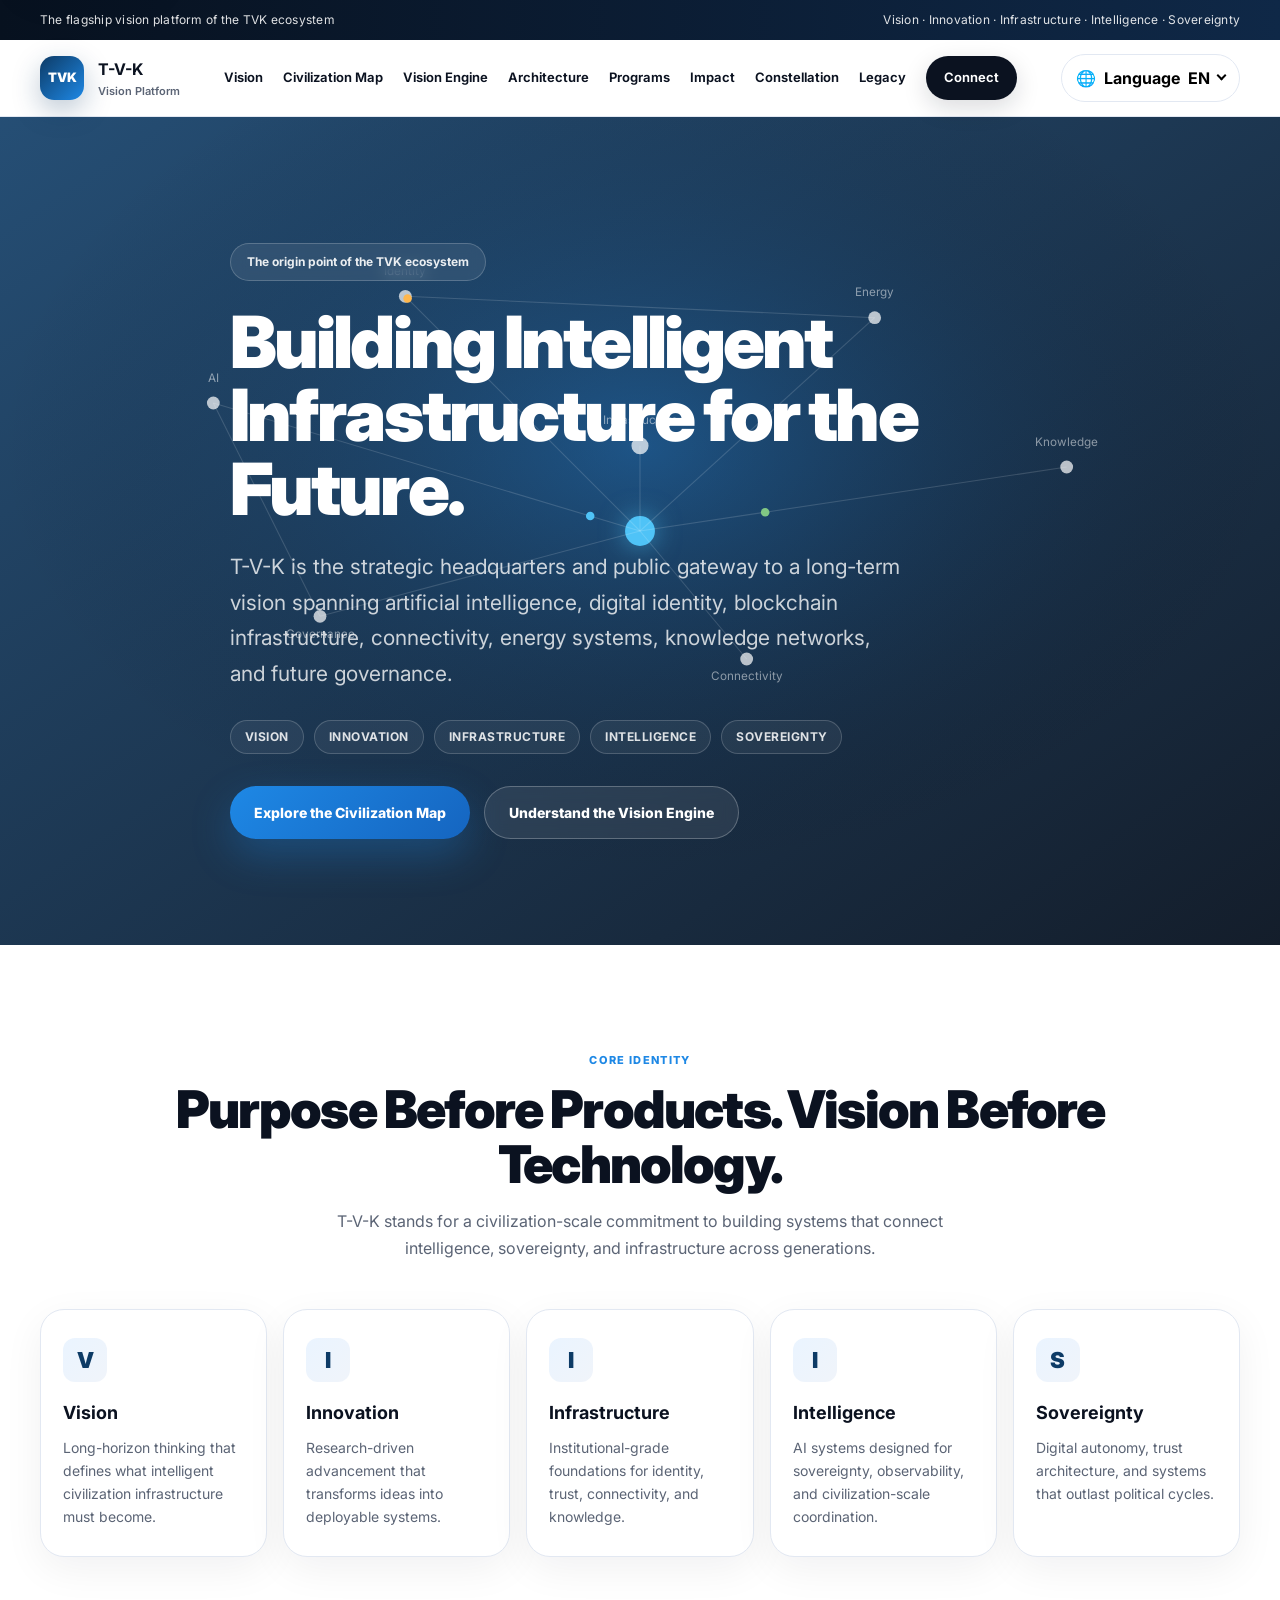
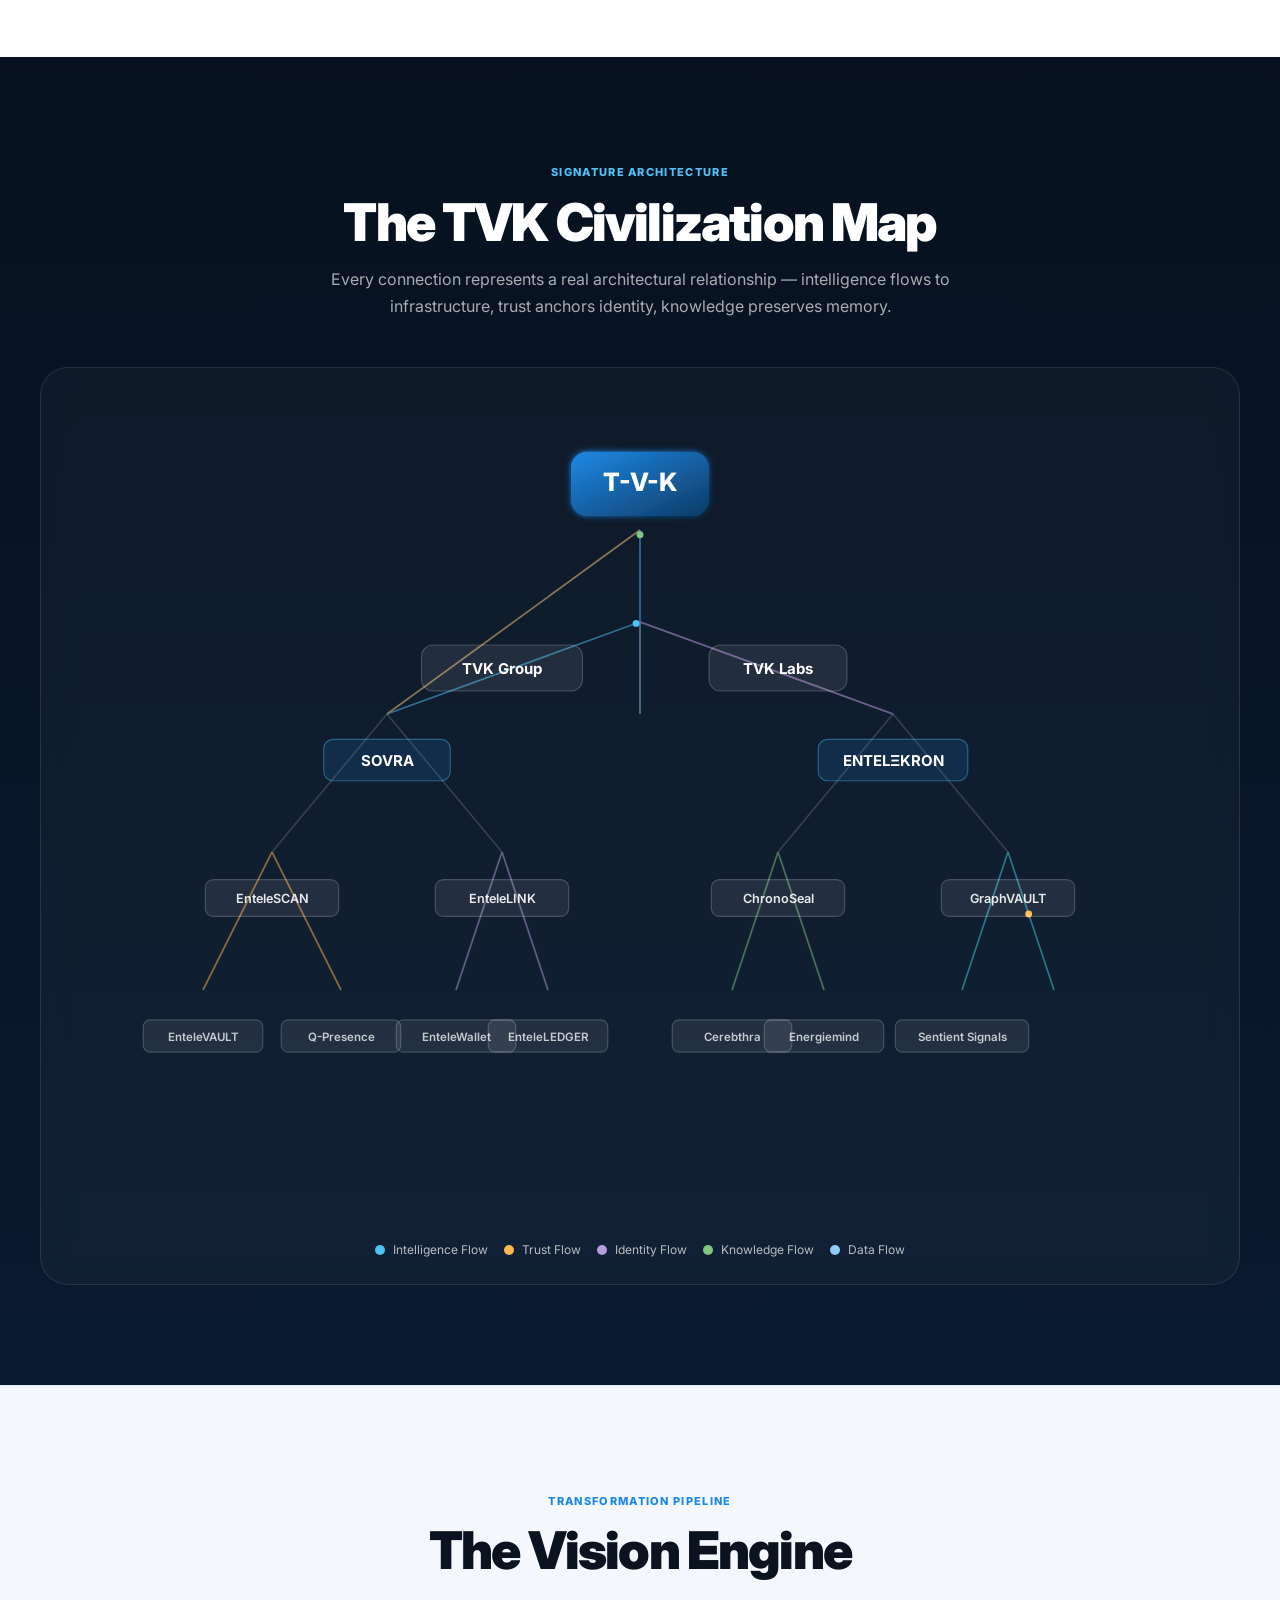
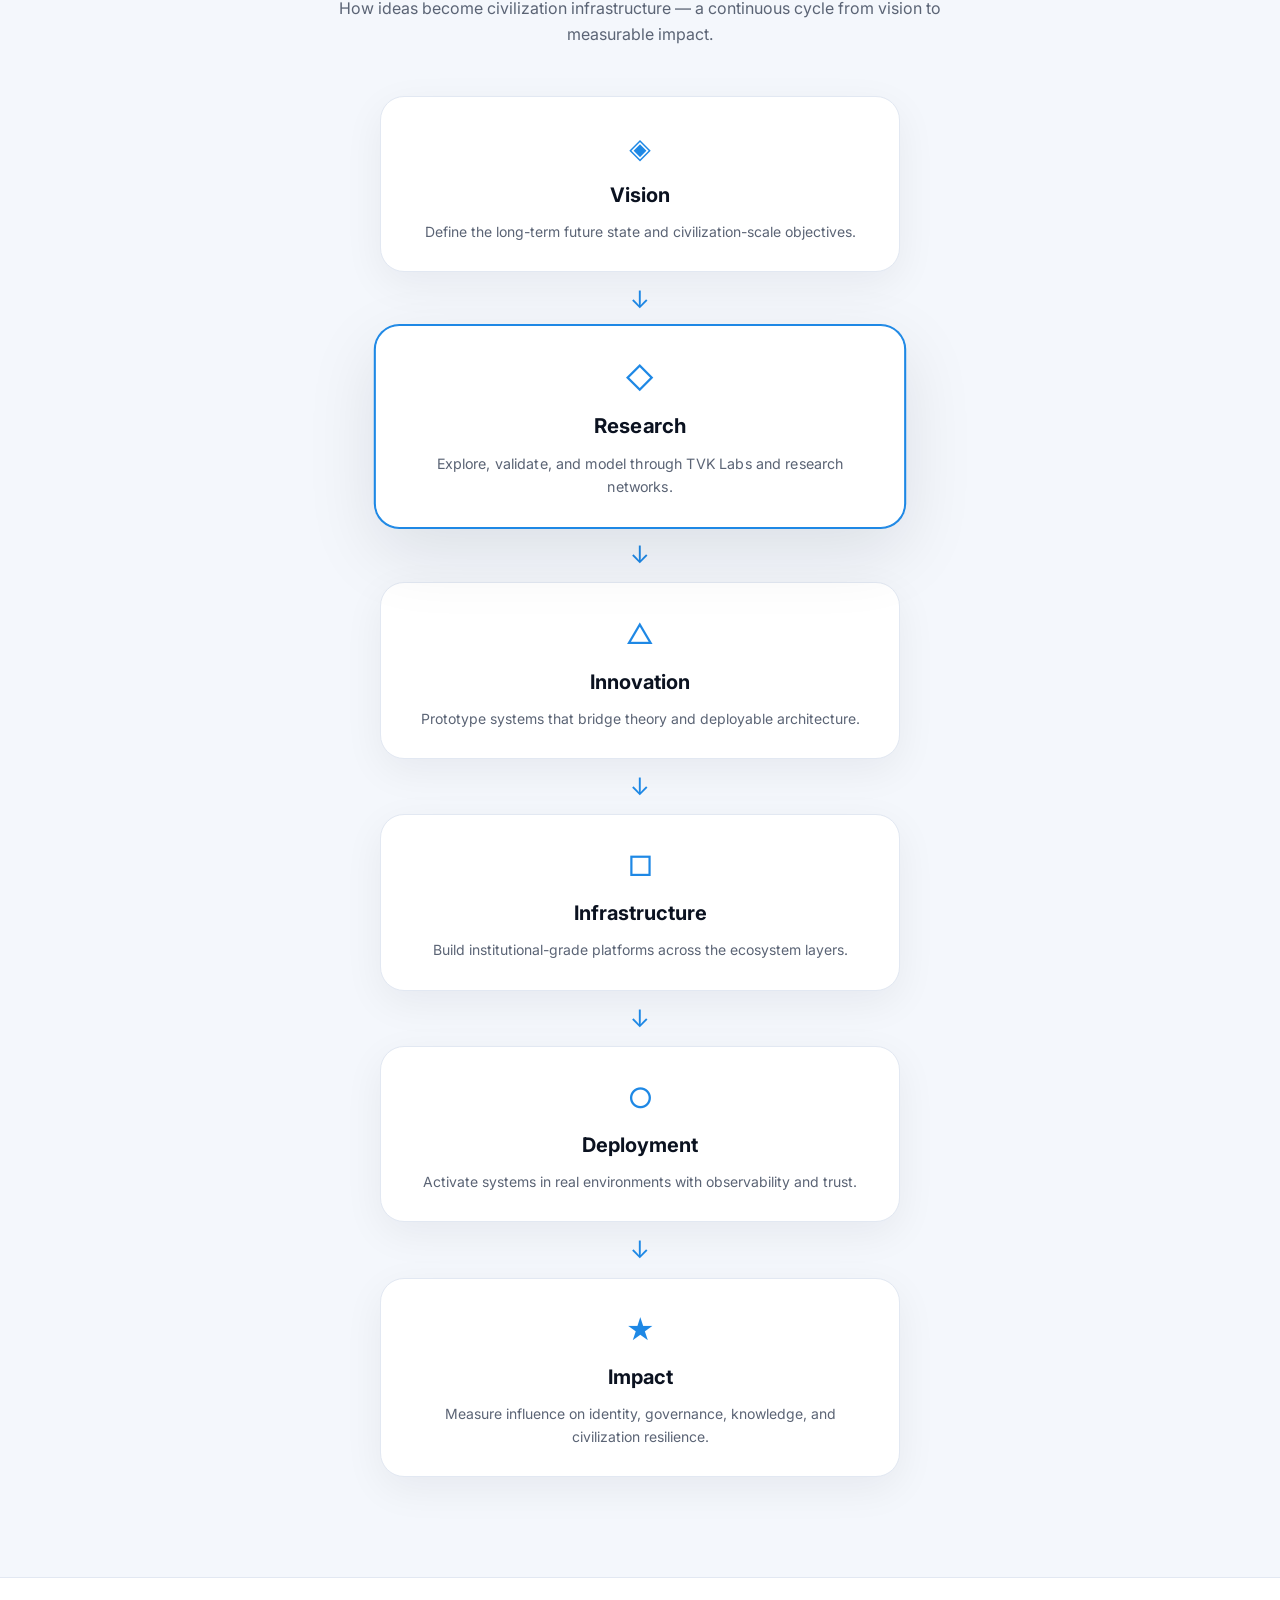
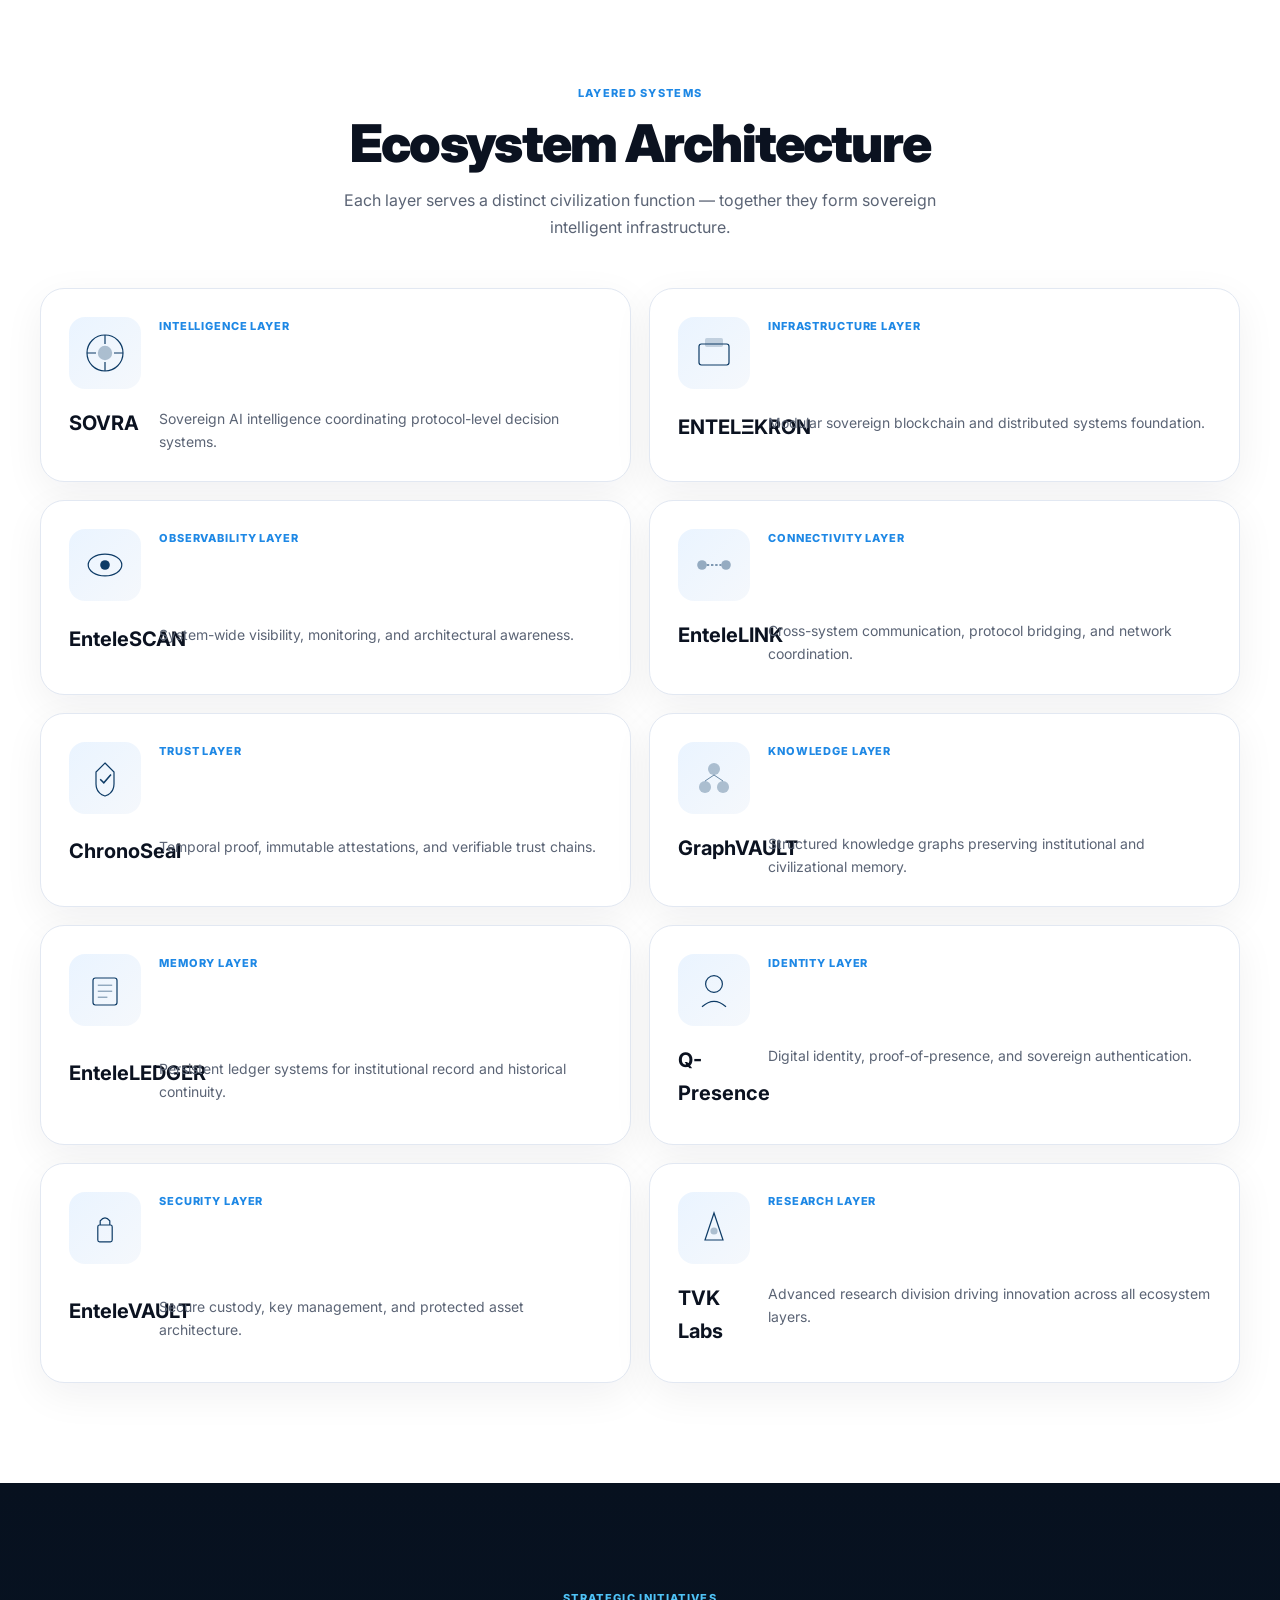
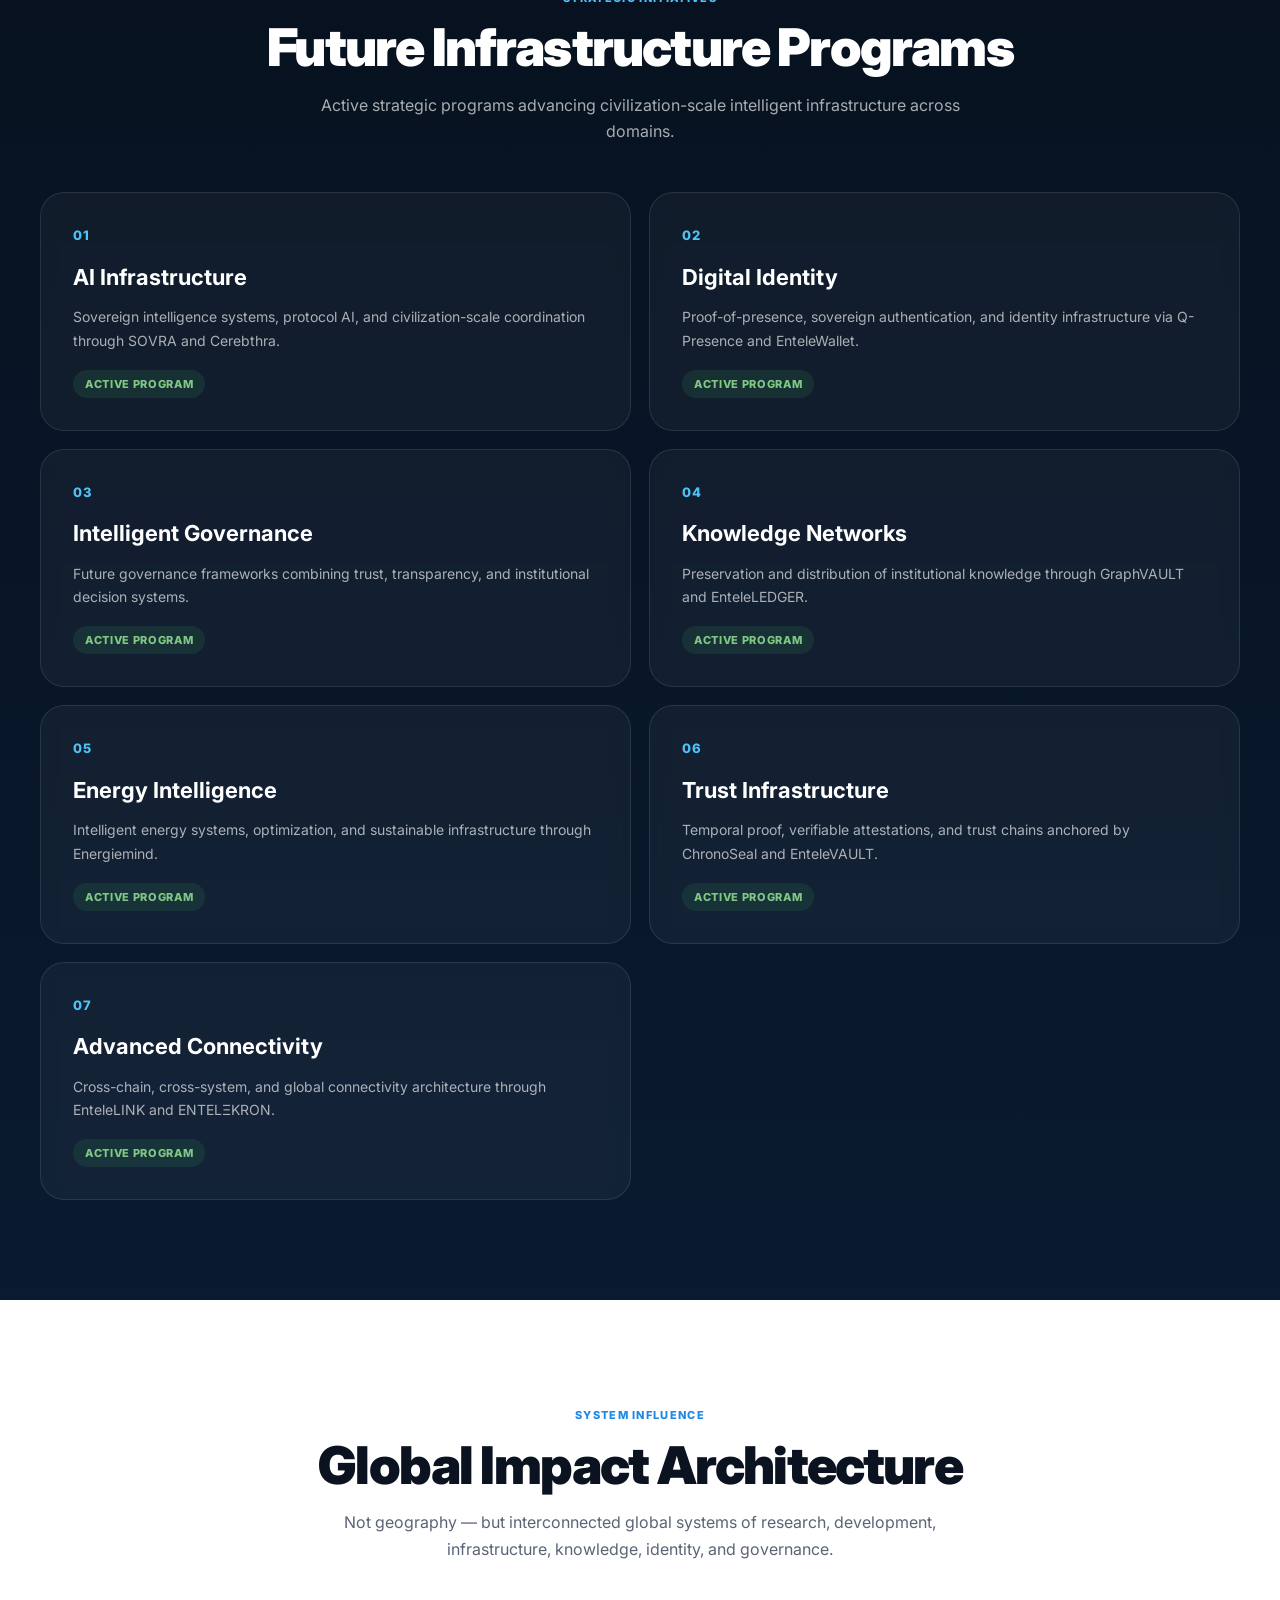
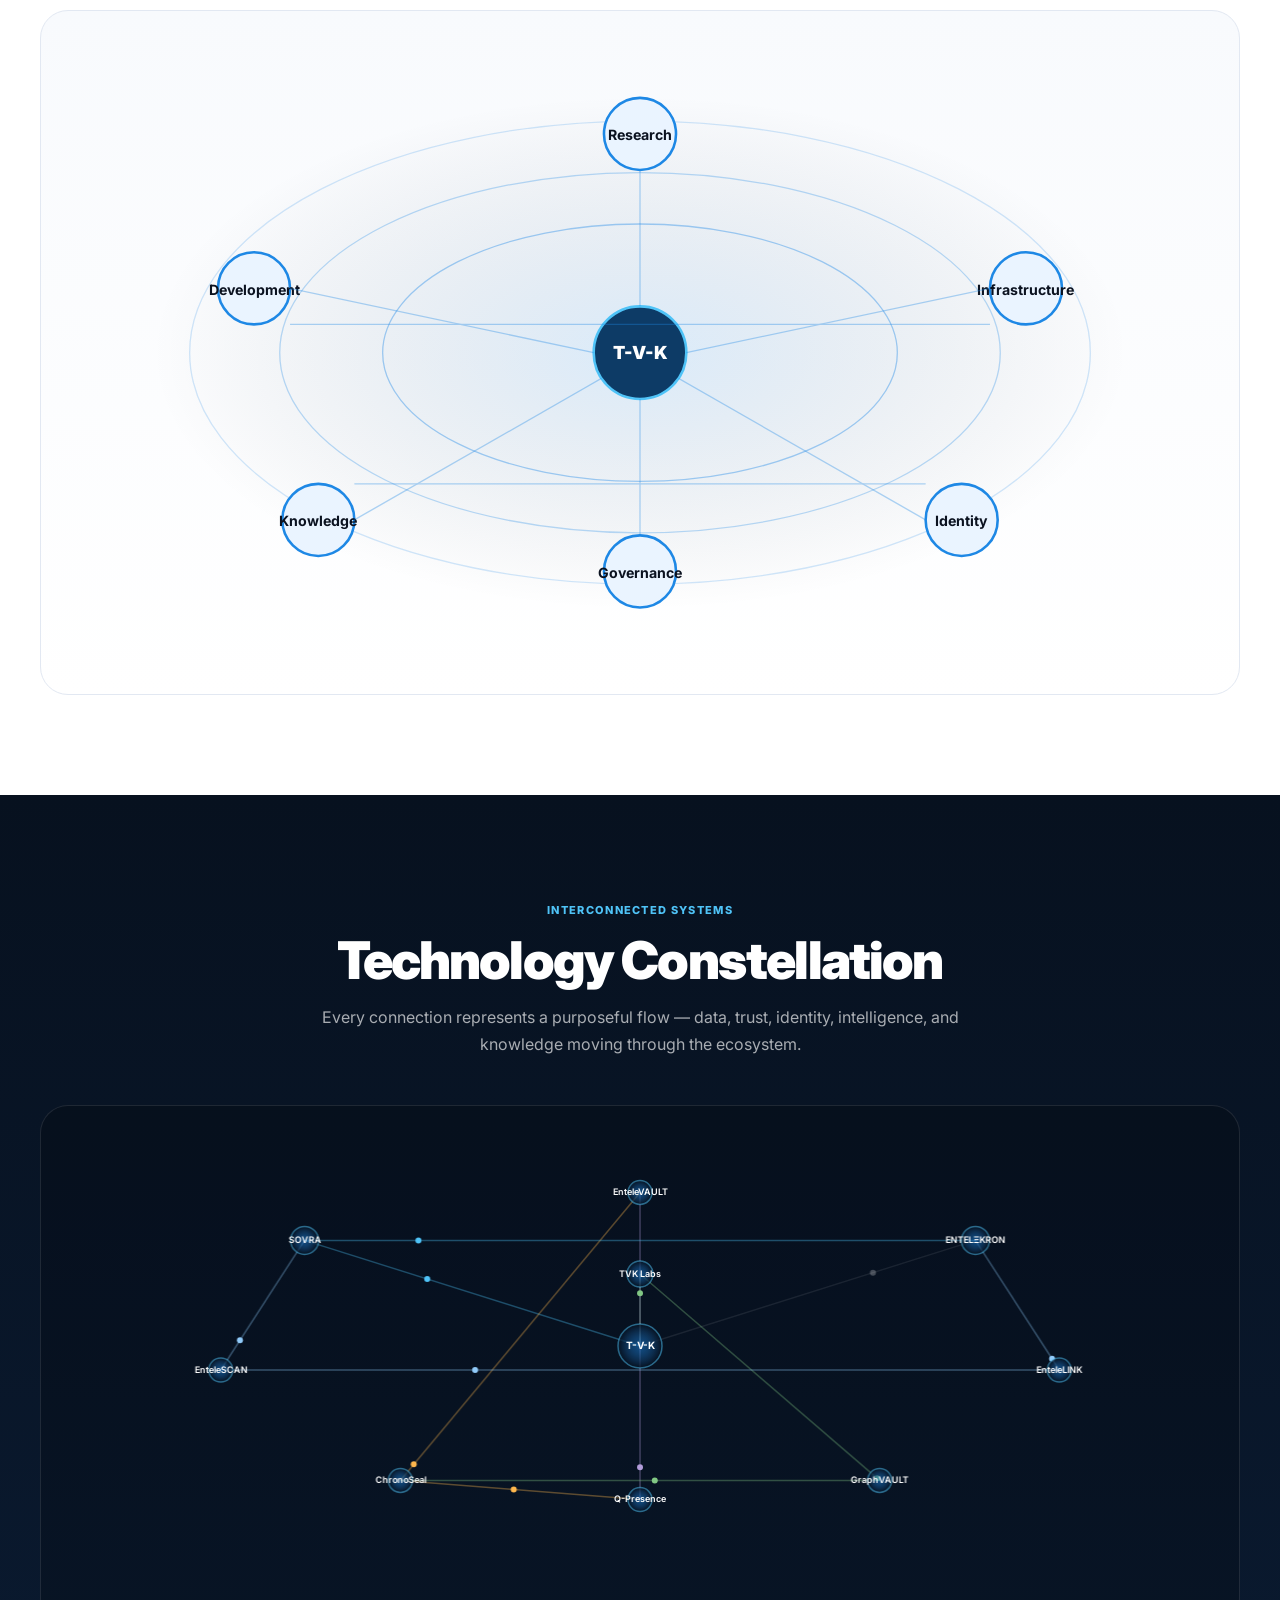
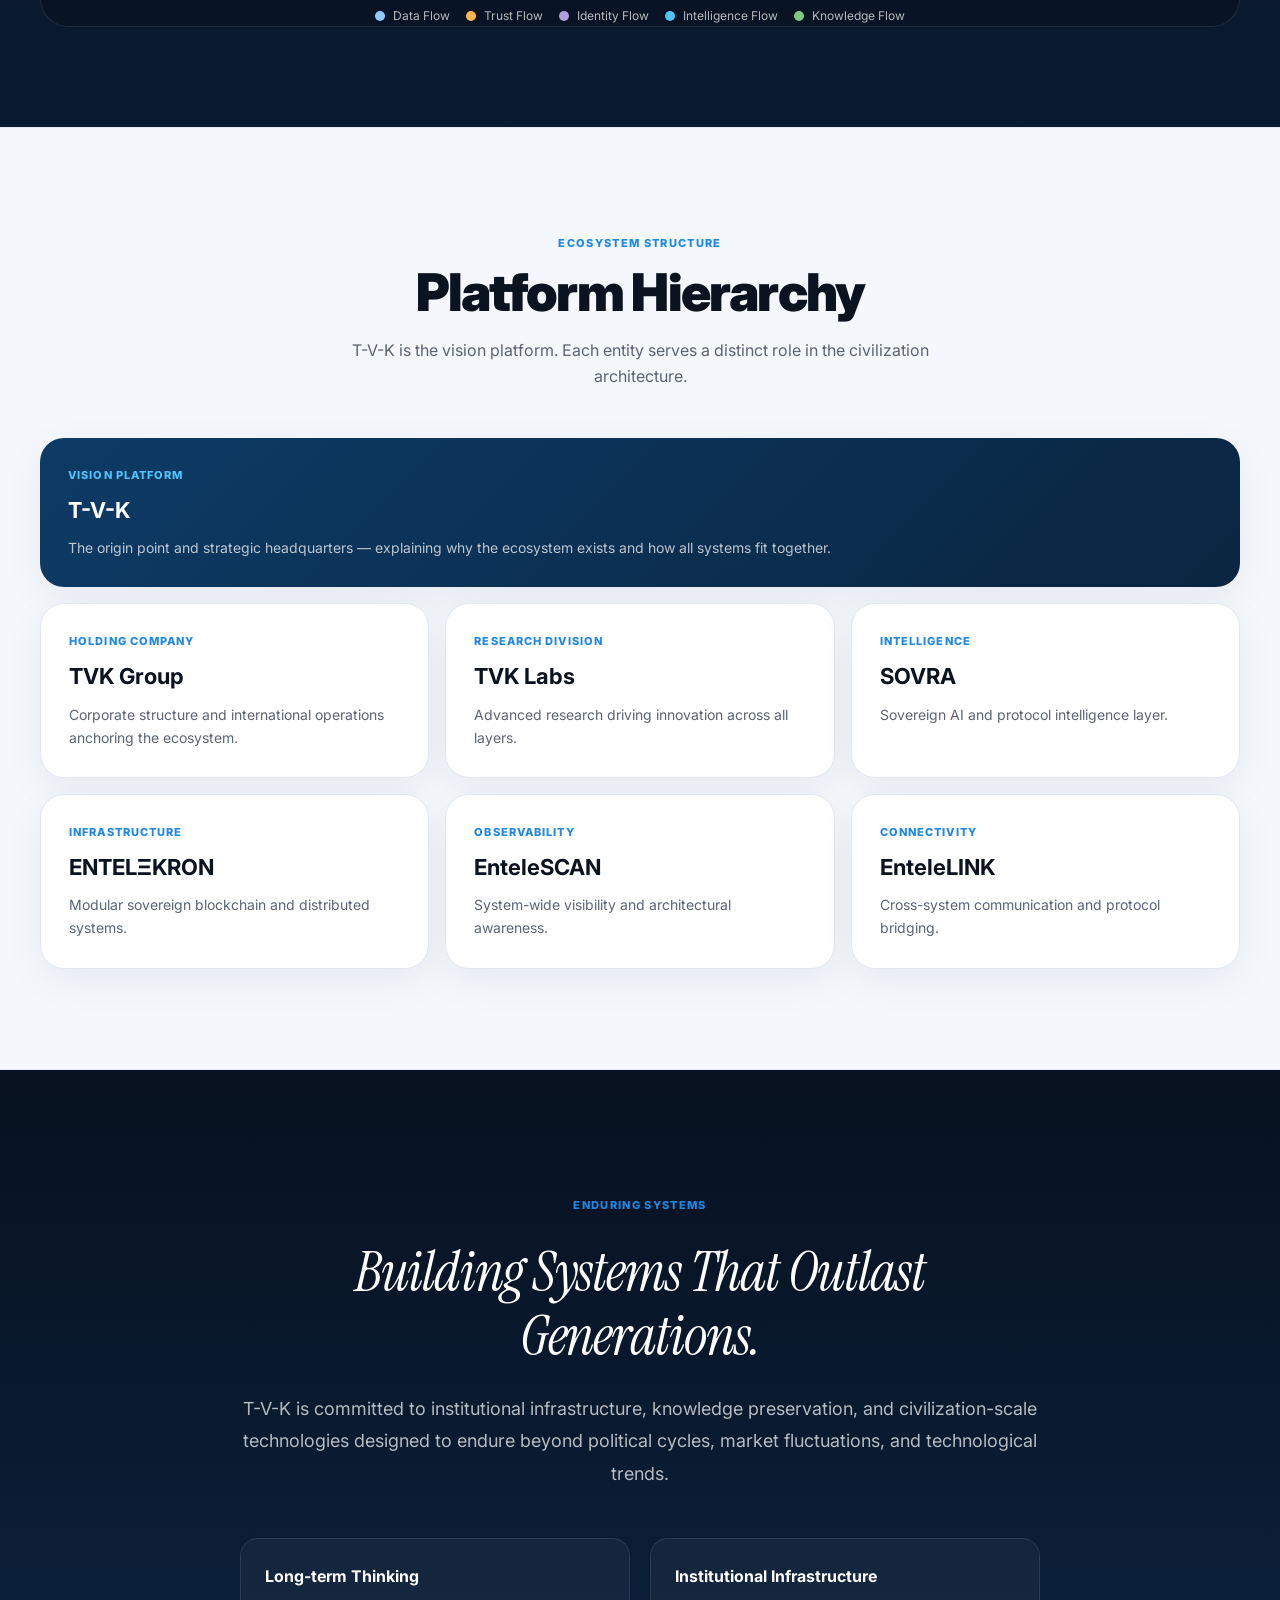
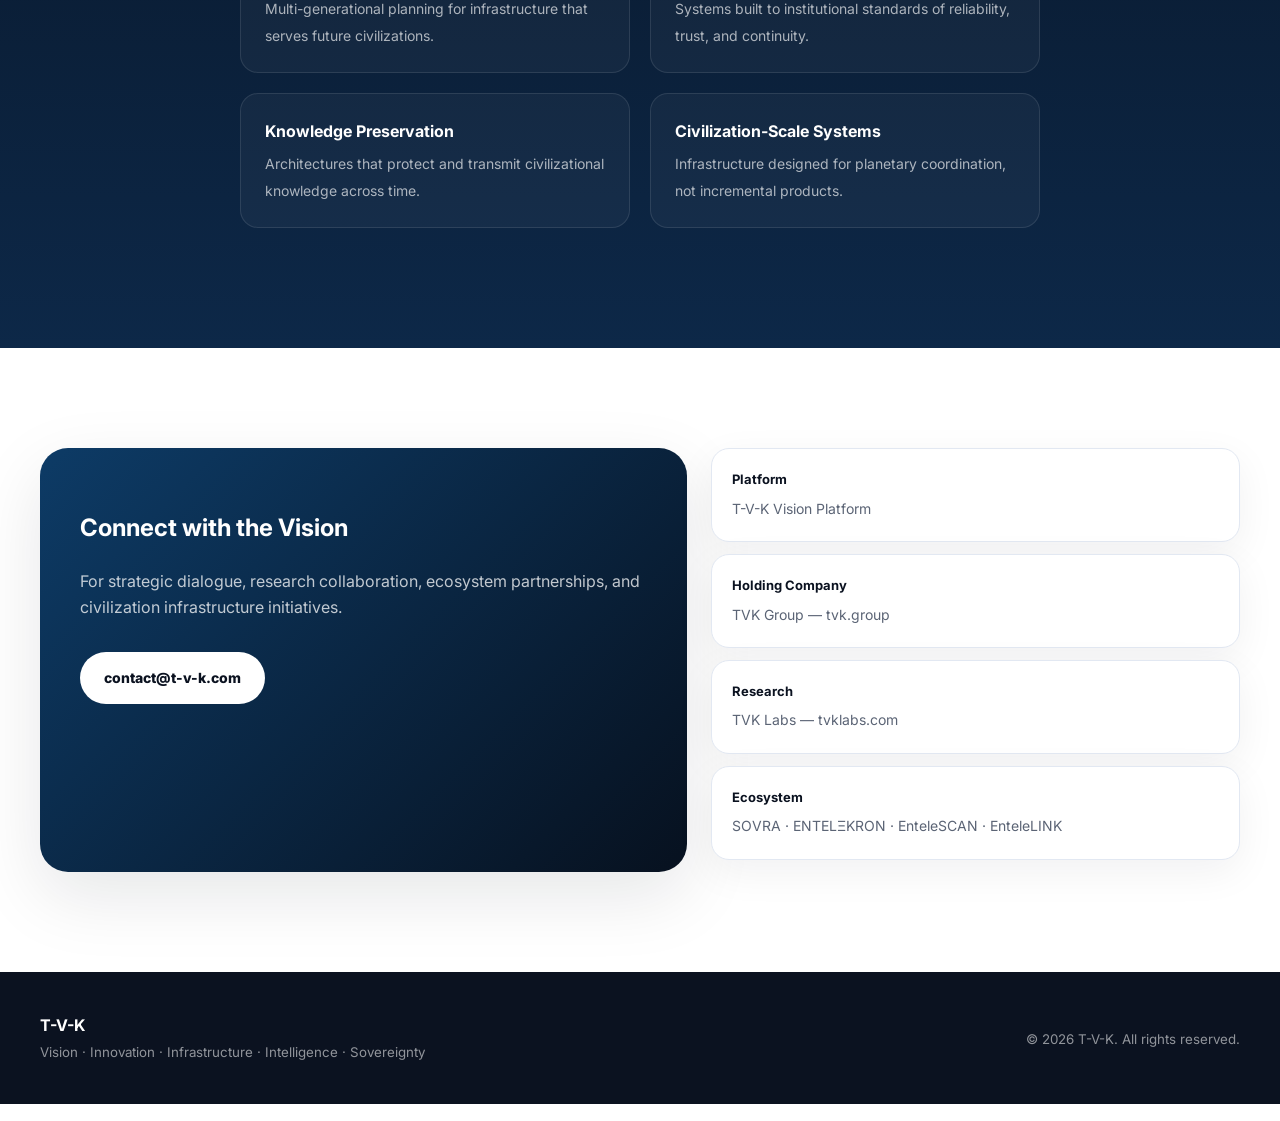
==== commit b800b47c: "Rebuild T-V-K.com as flagship vision platform Transform the site from a corporate Türkiye holding pa" ====
--- a/index.html
+++ b/index.html
@@ -3,506 +3,48 @@
 <head>
   <meta charset="utf-8" />
   <meta name="viewport" content="width=device-width, initial-scale=1" />
-  <title>TVK Group Türkiye | Technology, Investment, Trade & Industry</title>
-  <meta name="description" content="TVK Group Teknoloji Yatırım İthalat İhracat Ticaret ve Sanayi Limited Şirketi is a Türkiye-based company focused on technology investment, AI, blockchain, renewable energy, import, export, trade and industrial solutions." />
-  <meta name="theme-color" content="#0b1220" />
-  <meta property="og:title" content="TVK Group Türkiye" />
-  <meta property="og:description" content="A Türkiye-based technology, investment, import, export, trade and industry company within the TVK Group ecosystem." />
+  <title>T-V-K | Vision Platform for Intelligent Civilization Infrastructure</title>
+  <meta name="description" content="T-V-K is the flagship vision platform for intelligent infrastructure, digital sovereignty, and civilization-scale systems spanning AI, identity, blockchain, connectivity, energy, and knowledge networks." />
+  <meta name="theme-color" content="#07111f" />
+  <meta property="og:title" content="T-V-K — Vision Platform" />
+  <meta property="og:description" content="The origin point and strategic headquarters of the TVK vision — building intelligent infrastructure for the future." />
   <meta property="og:type" content="website" />
   <meta property="og:url" content="https://t-v-k.com" />
-  <style>
-    :root {
-      --bg: #ffffff;
-      --bg-soft: #f5f7fb;
-      --bg-deep: #07111f;
-      --ink: #0b1220;
-      --muted: #5b6475;
-      --line: #e6eaf2;
-      --gold: #b8872f;
-      --blue: #0d3b66;
-      --cyan: #1e88e5;
-      --green: #0b7f62;
-      --radius: 28px;
-      --shadow: 0 24px 70px rgba(11, 18, 32, .12);
-      --shadow-soft: 0 16px 45px rgba(11, 18, 32, .07);
-    }
-
-    * { box-sizing: border-box; }
-    html { scroll-behavior: smooth; }
-    body {
-      margin: 0;
-      font-family: Inter, ui-sans-serif, system-ui, -apple-system, BlinkMacSystemFont, "Segoe UI", Roboto, Arial, sans-serif;
-      color: var(--ink);
-      background: var(--bg);
-      line-height: 1.6;
-    }
-    a { color: inherit; text-decoration: none; }
-    button { font: inherit; }
-    .wrap { width: min(1180px, calc(100% - 42px)); margin: auto; }
-    .skip-link {
-      position: absolute;
-      left: 18px;
-      top: -60px;
-      z-index: 100;
-      padding: 10px 14px;
-      border-radius: 999px;
-      background: #fff;
-      color: var(--ink);
-      box-shadow: var(--shadow-soft);
-      transition: top .2s ease;
-    }
-    .skip-link:focus { top: 14px; }
-
-    .topbar {
-      background: linear-gradient(90deg, var(--bg-deep), #10243f);
-      color: #fff;
-      font-size: 13px;
-    }
-    .topbar .wrap {
-      display: flex;
-      justify-content: space-between;
-      gap: 18px;
-      padding: 9px 0;
-      align-items: center;
-    }
-    .topbar span { opacity: .88; }
-
-    .nav {
-      position: sticky;
-      top: 0;
-      z-index: 40;
-      background: rgba(255, 255, 255, .9);
-      border-bottom: 1px solid var(--line);
-      backdrop-filter: blur(18px);
-    }
-    .navin {
-      min-height: 78px;
-      display: flex;
-      align-items: center;
-      justify-content: space-between;
-      gap: 20px;
-    }
-    .brand {
-      display: flex;
-      align-items: center;
-      gap: 13px;
-      font-weight: 900;
-      letter-spacing: .02em;
-    }
-    .mark {
-      width: 46px;
-      height: 46px;
-      display: grid;
-      place-items: center;
-      flex: 0 0 46px;
-      border-radius: 15px;
-      background: linear-gradient(135deg, var(--blue), var(--cyan) 60%, var(--gold));
-      color: #fff;
-      box-shadow: 0 14px 30px rgba(13, 59, 102, .25);
-    }
-    .brand small {
-      display: block;
-      margin-top: -2px;
-      color: var(--muted);
-      font-size: 12px;
-      font-weight: 650;
-    }
-    .links {
-      display: flex;
-      align-items: center;
-      gap: 22px;
-      font-size: 14px;
-      font-weight: 760;
-    }
-    .links a:not(.cta) { color: #172033; }
-    .links a:hover, .links a:focus-visible { color: var(--cyan); }
-    .cta {
-      display: inline-flex;
-      align-items: center;
-      justify-content: center;
-      border-radius: 999px;
-      background: var(--ink);
-      color: #fff;
-      padding: 12px 18px;
-      box-shadow: 0 12px 30px rgba(11, 18, 32, .18);
-    }
-
-    .language-selector { position: relative; }
-    .language-toggle {
-      display: inline-flex;
-      align-items: center;
-      gap: 9px;
-      border: 1px solid var(--line);
-      border-radius: 999px;
-      background: #fff;
-      color: var(--ink);
-      padding: 11px 14px;
-      font-weight: 850;
-      cursor: pointer;
-      box-shadow: 0 10px 24px rgba(11, 18, 32, .06);
-    }
-    .language-toggle:hover,
-    .language-toggle:focus-visible {
-      border-color: rgba(30, 136, 229, .5);
-      outline: none;
-    }
-    .language-toggle::after {
-      content: "";
-      width: 8px;
-      height: 8px;
-      border-right: 2px solid currentColor;
-      border-bottom: 2px solid currentColor;
-      transform: translateY(-2px) rotate(45deg);
-      transition: transform .2s ease;
-    }
-    .language-selector.is-open .language-toggle::after {
-      transform: translateY(2px) rotate(225deg);
-    }
-    .language-menu {
-      position: absolute;
-      right: 0;
-      top: calc(100% + 12px);
-      width: min(520px, 92vw);
-      max-height: 430px;
-      display: grid;
-      grid-template-columns: repeat(2, minmax(0, 1fr));
-      gap: 6px;
-      overflow: auto;
-      margin: 0;
-      padding: 10px;
-      list-style: none;
-      border: 1px solid var(--line);
-      border-radius: 22px;
-      background: #fff;
-      box-shadow: var(--shadow);
-    }
-    .language-menu[hidden] { display: none; }
-    .language-option {
-      width: 100%;
-      display: flex;
-      align-items: center;
-      justify-content: space-between;
-      gap: 10px;
-      border: 0;
-      border-radius: 14px;
-      background: transparent;
-      color: #233045;
-      padding: 10px 12px;
-      text-align: left;
-      cursor: pointer;
-    }
-    .language-option:hover,
-    .language-option:focus-visible {
-      background: var(--bg-soft);
-      color: var(--blue);
-      outline: none;
-    }
-    .language-option[aria-checked="true"] {
-      background: #eaf4ff;
-      color: var(--blue);
-      font-weight: 850;
-    }
-    .language-option[aria-checked="true"]::after {
-      content: "✓";
-      color: var(--green);
-      font-weight: 900;
-    }
-    .hero {
-      position: relative;
-      overflow: hidden;
-      border-bottom: 1px solid var(--line);
-      background:
-        radial-gradient(circle at 14% 8%, rgba(30, 136, 229, .18), transparent 34%),
-        radial-gradient(circle at 88% 20%, rgba(184, 135, 47, .2), transparent 28%),
-        linear-gradient(180deg, #fff 0%, #f7f9fd 100%);
-    }
-    .hero .wrap {
-      display: grid;
-      grid-template-columns: 1.05fr .95fr;
-      gap: 42px;
-      align-items: center;
-      padding: 90px 0 74px;
-    }
-    .eyebrow {
-      display: inline-flex;
-      align-items: center;
-      gap: 9px;
-      border: 1px solid var(--line);
-      border-radius: 999px;
-      background: rgba(255, 255, 255, .78);
-      color: var(--blue);
-      padding: 8px 13px;
-      font-size: 13px;
-      font-weight: 850;
-      box-shadow: 0 10px 30px rgba(11, 18, 32, .05);
-    }
-    h1 {
-      max-width: 780px;
-      margin: 22px 0 24px;
-      font-size: clamp(42px, 6vw, 78px);
-      line-height: .96;
-      letter-spacing: -.055em;
-    }
-    .lead {
-      max-width: 720px;
-      color: #3f4858;
-      font-size: 20px;
-    }
-    .actions {
-      display: flex;
-      flex-wrap: wrap;
-      gap: 14px;
-      margin-top: 30px;
-    }
-    .btn {
-      display: inline-flex;
-      align-items: center;
-      justify-content: center;
-      min-height: 48px;
-      border: 1px solid var(--line);
-      border-radius: 999px;
-      padding: 14px 21px;
-      font-weight: 900;
-      transition: transform .18s ease, box-shadow .18s ease;
-    }
-    .btn:hover, .btn:focus-visible {
-      transform: translateY(-2px);
-      outline: none;
-    }
-    .primary {
-      border: 0;
-      background: linear-gradient(135deg, var(--blue), var(--cyan));
-      color: #fff;
-      box-shadow: 0 20px 45px rgba(30, 136, 229, .24);
-    }
-    .secondary { background: #fff; color: var(--ink); }
-
-    .hero-card {
-      border: 1px solid var(--line);
-      border-radius: 36px;
-      background: rgba(255, 255, 255, .78);
-      padding: 22px;
-      box-shadow: var(--shadow);
-    }
-    .visual {
-      position: relative;
-      min-height: 500px;
-      overflow: hidden;
-      border-radius: 28px;
-      background: linear-gradient(135deg, #07111f, #0d3b66 52%, #eaf3ff);
-    }
-    .visual::before {
-      content: "";
-      position: absolute;
-      inset: 22px;
-      border: 1px solid rgba(255, 255, 255, .25);
-      border-radius: 24px;
-    }
-    .orb { position: absolute; border-radius: 50%; }
-    .o1 { width: 190px; height: 190px; right: 30px; top: 40px; background: rgba(30, 136, 229, .55); }
-    .o2 { width: 130px; height: 130px; left: 42px; bottom: 44px; background: rgba(184, 135, 47, .75); }
-    .o3 { width: 260px; height: 260px; right: 68px; bottom: 54px; border: 1px solid rgba(255, 255, 255, .35); }
-    .vtext {
-      position: absolute;
-      left: 34px;
-      right: 34px;
-      top: 34px;
-      color: #fff;
-    }
-    .vtext h2 {
-      margin: 0 0 12px;
-      font-size: 38px;
-      line-height: 1;
-      letter-spacing: -.04em;
-    }
-    .vtext p { margin: 0; opacity: .86; }
-    .stats {
-      position: absolute;
-      left: 24px;
-      right: 24px;
-      bottom: 24px;
-      display: grid;
-      grid-template-columns: repeat(3, 1fr);
-      gap: 10px;
-    }
-    .stat {
-      border: 1px solid rgba(255, 255, 255, .22);
-      border-radius: 18px;
-      background: rgba(255, 255, 255, .15);
-      color: #fff;
-      padding: 14px;
-      backdrop-filter: blur(10px);
-    }
-    .stat b { display: block; font-size: 24px; }
-
-    .section { padding: 86px 0; }
-    .section.soft {
-      border-top: 1px solid var(--line);
-      border-bottom: 1px solid var(--line);
-      background: var(--bg-soft);
-    }
-    .head {
-      display: flex;
-      justify-content: space-between;
-      align-items: end;
-      gap: 28px;
-      margin-bottom: 34px;
-    }
-    .head h2 {
-      margin: 0;
-      font-size: clamp(32px, 4vw, 52px);
-      line-height: 1;
-      letter-spacing: -.04em;
-    }
-    .head p { max-width: 580px; margin: 0; color: var(--muted); }
-    .grid { display: grid; grid-template-columns: repeat(3, 1fr); gap: 18px; }
-    .card,
-    .panel,
-    .eco,
-    .step,
-    .info-card {
-      border: 1px solid var(--line);
-      background: #fff;
-      box-shadow: var(--shadow-soft);
-    }
-    .card {
-      min-height: 230px;
-      border-radius: var(--radius);
-      padding: 26px;
-    }
-    .card .icon {
-      width: 48px;
-      height: 48px;
-      display: grid;
-      place-items: center;
-      margin-bottom: 16px;
-      border-radius: 15px;
-      background: linear-gradient(135deg, #eef6ff, #fff6df);
-      font-size: 24px;
-    }
-    .card h3 { margin: 0 0 9px; font-size: 22px; line-height: 1.15; }
-    .card p, .eco span, .step p, .info-card span { color: var(--muted); }
-    .card p, .step p { margin: 0; }
-
-    .about {
-      display: grid;
-      grid-template-columns: .9fr 1.1fr;
-      gap: 30px;
-      align-items: stretch;
-    }
-    .panel { border-radius: 34px; padding: 34px; }
-    .panel.dark { background: var(--ink); color: #fff; }
-    .panel.dark p { color: rgba(255, 255, 255, .75); }
-    .ticks { display: grid; gap: 12px; margin-top: 22px; }
-    .tick { display: flex; gap: 11px; align-items: flex-start; }
-    .tick::before {
-      content: "✓";
-      width: 24px;
-      height: 24px;
-      display: grid;
-      place-items: center;
-      flex: 0 0 24px;
-      border-radius: 50%;
-      background: #e8f6f1;
-      color: var(--green);
-      font-weight: 900;
-    }
-    .ecosystem { display: grid; grid-template-columns: repeat(4, 1fr); gap: 14px; }
-    .eco { min-height: 126px; border-radius: 22px; padding: 20px; }
-    .eco b { display: block; margin-bottom: 6px; font-size: 18px; }
-    .timeline { display: grid; grid-template-columns: repeat(4, 1fr); gap: 16px; }
-    .step { border-radius: 24px; padding: 22px; }
-    .step em { color: var(--gold); font-style: normal; font-weight: 900; }
-    .step h3 { margin: 8px 0 8px; }
-
-    .contact { display: grid; grid-template-columns: 1fr 1fr; gap: 22px; }
-    .contact-box {
-      border-radius: 34px;
-      background: linear-gradient(135deg, var(--blue), #07111f);
-      color: #fff;
-      padding: 34px;
-      box-shadow: var(--shadow);
-    }
-    .contact-box p { color: rgba(255, 255, 255, .76); }
-    .info { display: grid; gap: 12px; }
-    .info-card { border-radius: 20px; padding: 18px; }
-    .info-card b { display: block; margin-bottom: 4px; }
-
-    .footer { background: var(--ink); color: #fff; padding: 42px 0; }
-    .footer .wrap {
-      display: flex;
-      justify-content: space-between;
-      align-items: center;
-      gap: 20px;
-    }
-    .footer small { color: rgba(255, 255, 255, .62); }
-    .sr-only {
-      position: absolute;
-      width: 1px;
-      height: 1px;
-      overflow: hidden;
-      clip: rect(0, 0, 0, 0);
-      white-space: nowrap;
-    }
-
-    @media (max-width: 980px) {
-      .links { display: none; }
-      .hero .wrap, .about, .contact { grid-template-columns: 1fr; }
-      .visual { min-height: 380px; }
-      .grid { grid-template-columns: 1fr 1fr; }
-      .ecosystem { grid-template-columns: 1fr 1fr; }
-      .timeline { grid-template-columns: 1fr 1fr; }
-      .head { display: block; }
-      .head p { margin-top: 14px; }
-      .topbar .wrap { display: block; }
-      .topbar span { display: block; margin: 4px 0; }
-    }
-
-    @media (max-width: 640px) {
-      .wrap { width: min(100% - 30px, 1180px); }
-      .grid, .ecosystem, .timeline, .stats { grid-template-columns: 1fr; }
-      .hero .wrap { padding: 52px 0; }
-      .section { padding: 58px 0; }
-      .navin { min-height: 70px; }
-      .brand strong { font-size: 14px; }
-      .brand small { display: none; }
-      .visual { min-height: 450px; }
-      .language-toggle span:not(.selected-language) { display: none; }
-      .language-menu {
-        position: fixed;
-        inset: 82px 15px auto;
-        width: auto;
-        grid-template-columns: 1fr;
-      }
-    }
-  </style>
+  <link rel="preconnect" href="https://fonts.googleapis.com" />
+  <link rel="preconnect" href="https://fonts.gstatic.com" crossorigin />
+  <link href="https://fonts.googleapis.com/css2?family=Inter:wght@400;500;600;700;800;900&family=Instrument+Serif:ital@0;1&display=swap" rel="stylesheet" />
+  <link rel="stylesheet" href="css/main.css" />
 </head>
 <body>
   <a class="skip-link" href="#main">Skip to content</a>
 
   <div class="topbar">
-    <div class="wrap">
-      <span data-i18n="topbarPrimary">TVK Group Türkiye - Technology, Investment, Import, Export, Trade and Industry</span>
-      <span data-i18n="topbarSecondary">Türkiye-based company with international partnership focus</span>
+    <div class="wrap topbar-inner">
+      <span data-i18n="topbarPrimary">The flagship vision platform of the TVK ecosystem</span>
+      <span data-i18n="topbarSecondary">Vision · Innovation · Infrastructure · Intelligence · Sovereignty</span>
     </div>
   </div>
 
-  <header class="nav">
-    <div class="wrap navin">
-      <a class="brand" href="#home" aria-label="TVK Group Türkiye home">
+  <header class="nav" id="nav">
+    <div class="wrap nav-inner">
+      <a class="brand" href="#home" aria-label="T-V-K home">
         <span class="mark" aria-hidden="true">TVK</span>
         <span>
-          <strong>TVK Group Türkiye</strong>
-          <small data-i18n="brandSub">Corporate representation in Türkiye</small>
+          <strong>T-V-K</strong>
+          <small data-i18n="brandSub">Vision Platform</small>
         </span>
       </a>
 
       <nav class="links" aria-label="Main navigation">
-        <a href="#company" data-i18n="navCompany">Company</a>
-        <a href="#industries" data-i18n="navIndustries">Industries</a>
-        <a href="#ecosystem" data-i18n="navEcosystem">Ecosystem</a>
-        <a href="#presence" data-i18n="navReach">Reach</a>
-        <a href="#contact" class="cta" data-i18n="navContact">Contact</a>
+        <a href="#identity" data-i18n="navVision">Vision</a>
+        <a href="#civilization-map" data-i18n="navMap">Civilization Map</a>
+        <a href="#vision-engine" data-i18n="navEngine">Vision Engine</a>
+        <a href="#architecture" data-i18n="navArchitecture">Architecture</a>
+        <a href="#programs" data-i18n="navPrograms">Programs</a>
+        <a href="#impact" data-i18n="navImpact">Impact</a>
+        <a href="#constellation" data-i18n="navConstellation">Constellation</a>
+        <a href="#legacy" data-i18n="navLegacy">Legacy</a>
+        <a href="#contact" class="cta" data-i18n="navContact">Connect</a>
       </nav>
 
       <div class="language-selector" data-language-selector>
@@ -511,480 +53,527 @@
           <span data-i18n="languageLabel">Language</span>
           <span class="selected-language" data-selected-language>EN</span>
         </button>
-        <ul class="language-menu" id="language-menu" role="menu" hidden>
-          <li><button class="language-option" type="button" role="menuitemradio" aria-checked="true" data-lang="en">English</button></li>
-          <li><button class="language-option" type="button" role="menuitemradio" aria-checked="false" data-lang="tr">Türkçe</button></li>
-          <li><button class="language-option" type="button" role="menuitemradio" aria-checked="false" data-lang="de">Deutsch</button></li>
-          <li><button class="language-option" type="button" role="menuitemradio" aria-checked="false" data-lang="fr">Français</button></li>
-          <li><button class="language-option" type="button" role="menuitemradio" aria-checked="false" data-lang="it">Italiano</button></li>
-          <li><button class="language-option" type="button" role="menuitemradio" aria-checked="false" data-lang="es">Español</button></li>
-          <li><button class="language-option" type="button" role="menuitemradio" aria-checked="false" data-lang="nl">Nederlands</button></li>
-          <li><button class="language-option" type="button" role="menuitemradio" aria-checked="false" data-lang="pl">Polski</button></li>
-          <li><button class="language-option" type="button" role="menuitemradio" aria-checked="false" data-lang="pt">Português</button></li>
-          <li><button class="language-option" type="button" role="menuitemradio" aria-checked="false" data-lang="ro">Română</button></li>
-          <li><button class="language-option" type="button" role="menuitemradio" aria-checked="false" data-lang="sv">Svenska</button></li>
-          <li><button class="language-option" type="button" role="menuitemradio" aria-checked="false" data-lang="da">Dansk</button></li>
-          <li><button class="language-option" type="button" role="menuitemradio" aria-checked="false" data-lang="fi">Suomi</button></li>
-          <li><button class="language-option" type="button" role="menuitemradio" aria-checked="false" data-lang="cs">Čeština</button></li>
-          <li><button class="language-option" type="button" role="menuitemradio" aria-checked="false" data-lang="sk">Slovenčina</button></li>
-          <li><button class="language-option" type="button" role="menuitemradio" aria-checked="false" data-lang="hu">Magyar</button></li>
-          <li><button class="language-option" type="button" role="menuitemradio" aria-checked="false" data-lang="el">Ελληνικά</button></li>
-          <li><button class="language-option" type="button" role="menuitemradio" aria-checked="false" data-lang="bg">Български</button></li>
-          <li><button class="language-option" type="button" role="menuitemradio" aria-checked="false" data-lang="ru">Русский</button></li>
-          <li><button class="language-option" type="button" role="menuitemradio" aria-checked="false" data-lang="uk">Українська</button></li>
-          <li><button class="language-option" type="button" role="menuitemradio" aria-checked="false" data-lang="ar">العربية</button></li>
-          <li><button class="language-option" type="button" role="menuitemradio" aria-checked="false" data-lang="zh">中文</button></li>
-          <li><button class="language-option" type="button" role="menuitemradio" aria-checked="false" data-lang="ja">日本語</button></li>
-          <li><button class="language-option" type="button" role="menuitemradio" aria-checked="false" data-lang="ko">한국어</button></li>
-          <li><button class="language-option" type="button" role="menuitemradio" aria-checked="false" data-lang="hi">हिन्दी</button></li>
-        </ul>
+        <ul class="language-menu" id="language-menu" role="menu" hidden></ul>
       </div>
     </div>
   </header>
 
   <main id="main">
+    <!-- HERO -->
     <section class="hero" id="home">
-      <div class="wrap">
-        <div>
-          <span class="eyebrow" data-i18n="eyebrow">Türkiye-based company in the TVK Group ecosystem</span>
-          <h1 data-i18n="heroTitle">Building future-ready technology, energy and trade platforms from Türkiye.</h1>
-          <p class="lead" data-i18n="heroLead">TVK Group Teknoloji Yatırım İthalat İhracat Ticaret ve Sanayi Limited Şirketi supports technology investment, AI, blockchain infrastructure, renewable energy, industrial trade and international partnership initiatives.</p>
+      <div class="hero-bg" aria-hidden="true">
+        <svg class="hero-viz" viewBox="0 0 1200 800" preserveAspectRatio="xMidYMid slice">
+          <defs>
+            <linearGradient id="hg1" x1="0%" y1="0%" x2="100%" y2="100%">
+              <stop offset="0%" stop-color="#0d3b66" stop-opacity="0.9"/>
+              <stop offset="100%" stop-color="#07111f" stop-opacity="0.95"/>
+            </linearGradient>
+            <radialGradient id="hglow" cx="50%" cy="40%" r="50%">
+              <stop offset="0%" stop-color="#1e88e5" stop-opacity="0.35"/>
+              <stop offset="100%" stop-color="#07111f" stop-opacity="0"/>
+            </radialGradient>
+          </defs>
+          <rect width="1200" height="800" fill="url(#hg1)"/>
+          <rect width="1200" height="800" fill="url(#hglow)"/>
+          <g class="hero-nodes">
+            <circle class="hn hn-ai" cx="200" cy="280" r="6"/><text x="200" y="260" class="hn-label">AI</text>
+            <circle class="hn hn-id" cx="380" cy="180" r="6"/><text x="380" y="160" class="hn-label">Identity</text>
+            <circle class="hn hn-infra" cx="600" cy="320" r="8"/><text x="600" y="300" class="hn-label">Infrastructure</text>
+            <circle class="hn hn-energy" cx="820" cy="200" r="6"/><text x="820" y="180" class="hn-label">Energy</text>
+            <circle class="hn hn-know" cx="1000" cy="340" r="6"/><text x="1000" y="320" class="hn-label">Knowledge</text>
+            <circle class="hn hn-gov" cx="300" cy="480" r="6"/><text x="300" y="500" class="hn-label">Governance</text>
+            <circle class="hn hn-connect" cx="700" cy="520" r="6"/><text x="700" y="540" class="hn-label">Connectivity</text>
+            <circle class="hn hn-core" cx="600" cy="400" r="14"/>
+          </g>
+          <g class="hero-links">
+            <line class="hl hl-1" x1="200" y1="280" x2="600" y2="400"/>
+            <line class="hl hl-2" x1="380" y1="180" x2="600" y2="400"/>
+            <line class="hl hl-3" x1="600" y1="320" x2="600" y2="400"/>
+            <line class="hl hl-4" x1="820" y1="200" x2="600" y2="400"/>
+            <line class="hl hl-5" x1="1000" y1="340" x2="600" y2="400"/>
+            <line class="hl hl-6" x1="300" y1="480" x2="600" y2="400"/>
+            <line class="hl hl-7" x1="700" y1="520" x2="600" y2="400"/>
+            <line class="hl hl-8" x1="380" y1="180" x2="820" y2="200"/>
+            <line class="hl hl-9" x1="200" y1="280" x2="300" y2="480"/>
+          </g>
+          <g class="hero-pulses">
+            <circle class="pulse p1" r="4" fill="#4fc3f7"><animateMotion dur="4s" repeatCount="indefinite" path="M200,280 L600,400"/></circle>
+            <circle class="pulse p2" r="4" fill="#81c784"><animateMotion dur="5s" repeatCount="indefinite" path="M1000,340 L600,400"/></circle>
+            <circle class="pulse p3" r="4" fill="#ffb74d"><animateMotion dur="3.5s" repeatCount="indefinite" path="M380,180 L600,400"/></circle>
+          </g>
+        </svg>
+      </div>
+      <div class="wrap hero-content">
+        <span class="eyebrow" data-i18n="eyebrow">The origin point of the TVK ecosystem</span>
+        <h1 data-i18n="heroTitle">Building Intelligent Infrastructure for the Future.</h1>
+        <p class="lead" data-i18n="heroLead">T-V-K is the strategic headquarters and public gateway to a long-term vision spanning artificial intelligence, digital identity, blockchain infrastructure, connectivity, energy systems, knowledge networks, and future governance.</p>
+        <div class="pillars">
+          <span data-i18n="pillarVision">Vision</span>
+          <span data-i18n="pillarInnovation">Innovation</span>
+          <span data-i18n="pillarInfrastructure">Infrastructure</span>
+          <span data-i18n="pillarIntelligence">Intelligence</span>
+          <span data-i18n="pillarSovereignty">Sovereignty</span>
+        </div>
+        <div class="actions">
+          <a class="btn primary" href="#civilization-map" data-i18n="heroCta1">Explore the Civilization Map</a>
+          <a class="btn secondary" href="#vision-engine" data-i18n="heroCta2">Understand the Vision Engine</a>
+        </div>
+      </div>
+    </section>
+
+    <!-- CORE IDENTITY -->
+    <section class="section" id="identity">
+      <div class="wrap">
+        <div class="head center">
+          <span class="section-tag" data-i18n="identityTag">Core Identity</span>
+          <h2 data-i18n="identityTitle">Purpose Before Products. Vision Before Technology.</h2>
+          <p data-i18n="identityText">T-V-K stands for a civilization-scale commitment to building systems that connect intelligence, sovereignty, and infrastructure across generations.</p>
+        </div>
+        <div class="identity-grid">
+          <article class="identity-card reveal">
+            <div class="identity-letter">V</div>
+            <h3 data-i18n="identityVision">Vision</h3>
+            <p data-i18n="identityVisionDesc">Long-horizon thinking that defines what intelligent civilization infrastructure must become.</p>
+          </article>
+          <article class="identity-card reveal">
+            <div class="identity-letter">I</div>
+            <h3 data-i18n="identityInnovation">Innovation</h3>
+            <p data-i18n="identityInnovationDesc">Research-driven advancement that transforms ideas into deployable systems.</p>
+          </article>
+          <article class="identity-card reveal">
+            <div class="identity-letter">I</div>
+            <h3 data-i18n="identityInfrastructure">Infrastructure</h3>
+            <p data-i18n="identityInfrastructureDesc">Institutional-grade foundations for identity, trust, connectivity, and knowledge.</p>
+          </article>
+          <article class="identity-card reveal">
+            <div class="identity-letter">I</div>
+            <h3 data-i18n="identityIntelligence">Intelligence</h3>
+            <p data-i18n="identityIntelligenceDesc">AI systems designed for sovereignty, observability, and civilization-scale coordination.</p>
+          </article>
+          <article class="identity-card reveal">
+            <div class="identity-letter">S</div>
+            <h3 data-i18n="identitySovereignty">Sovereignty</h3>
+            <p data-i18n="identitySovereigntyDesc">Digital autonomy, trust architecture, and systems that outlast political cycles.</p>
+          </article>
+        </div>
+      </div>
+    </section>
+
+    <!-- CIVILIZATION MAP -->
+    <section class="section dark" id="civilization-map">
+      <div class="wrap">
+        <div class="head center light">
+          <span class="section-tag" data-i18n="mapTag">Signature Architecture</span>
+          <h2 data-i18n="mapTitle">The TVK Civilization Map</h2>
+          <p data-i18n="mapText">Every connection represents a real architectural relationship — intelligence flows to infrastructure, trust anchors identity, knowledge preserves memory.</p>
+        </div>
+        <div class="map-container reveal">
+          <svg class="civ-map" viewBox="0 0 1000 720" role="img" aria-labelledby="map-title">
+            <title id="map-title">TVK Civilization Architecture Map</title>
+            <defs>
+              <filter id="glow"><feGaussianBlur stdDeviation="3" result="b"/><feMerge><feMergeNode in="b"/><feMergeNode in="SourceGraphic"/></feMerge></filter>
+              <linearGradient id="coreGrad" x1="0" y1="0" x2="1" y2="1"><stop offset="0%" stop-color="#1e88e5"/><stop offset="100%" stop-color="#0d3b66"/></linearGradient>
+            </defs>
+            <!-- Connection lines with meaning -->
+            <g class="map-connections" stroke-width="1.5" fill="none" opacity="0.5">
+              <path class="conn intelligence" d="M500,120 L500,200" data-flow="intelligence"/>
+              <path class="conn intelligence" d="M500,200 L280,280" data-flow="intelligence"/>
+              <path class="conn intelligence" d="M500,200 L720,280" data-flow="intelligence"/>
+              <path class="conn infrastructure" d="M280,280 L180,400" data-flow="infrastructure"/>
+              <path class="conn infrastructure" d="M280,280 L380,400" data-flow="infrastructure"/>
+              <path class="conn infrastructure" d="M720,280 L620,400" data-flow="infrastructure"/>
+              <path class="conn infrastructure" d="M720,280 L820,400" data-flow="infrastructure"/>
+              <path class="conn trust" d="M180,400 L120,520" data-flow="trust"/>
+              <path class="conn trust" d="M180,400 L240,520" data-flow="trust"/>
+              <path class="conn identity" d="M380,400 L340,520" data-flow="identity"/>
+              <path class="conn identity" d="M380,400 L420,520" data-flow="identity"/>
+              <path class="conn knowledge" d="M620,400 L580,520" data-flow="knowledge"/>
+              <path class="conn knowledge" d="M620,400 L660,520" data-flow="knowledge"/>
+              <path class="conn connectivity" d="M820,400 L780,520" data-flow="connectivity"/>
+              <path class="conn connectivity" d="M820,400 L860,520" data-flow="connectivity"/>
+              <path class="conn data" d="M500,200 L500,280" data-flow="data"/>
+              <path class="conn research" d="M720,280 L500,200" data-flow="research"/>
+              <path class="conn energy" d="M280,280 L500,120" data-flow="energy"/>
+            </g>
+            <!-- Animated flow particles -->
+            <circle r="3" fill="#4fc3f7" class="flow-dot"><animateMotion dur="3s" repeatCount="indefinite" path="M500,120 L500,200 L280,280 L180,400"/></circle>
+            <circle r="3" fill="#ffb74d" class="flow-dot"><animateMotion dur="4s" repeatCount="indefinite" path="M500,120 L500,200 L720,280 L820,400 L860,520"/></circle>
+            <circle r="3" fill="#81c784" class="flow-dot"><animateMotion dur="3.5s" repeatCount="indefinite" path="M500,120 L500,200 L620,400 L580,520"/></circle>
+            <!-- Core node -->
+            <g class="map-node core" transform="translate(500,80)">
+              <rect x="-60" y="-28" width="120" height="56" rx="14" fill="url(#coreGrad)" filter="url(#glow)"/>
+              <text text-anchor="middle" y="6" fill="#fff" font-weight="800" font-size="22">T-V-K</text>
+            </g>
+            <!-- Tier 1 -->
+            <g class="map-node tier1" transform="translate(380,240)"><rect x="-70" y="-20" width="140" height="40" rx="10" class="node-bg"/><text text-anchor="middle" y="5" class="node-text">TVK Group</text></g>
+            <g class="map-node tier1" transform="translate(620,240)"><rect x="-60" y="-20" width="120" height="40" rx="10" class="node-bg"/><text text-anchor="middle" y="5" class="node-text">TVK Labs</text></g>
+            <!-- Tier 2 - Primary systems -->
+            <g class="map-node tier2" transform="translate(280,320)"><rect x="-55" y="-18" width="110" height="36" rx="8" class="node-bg accent"/><text text-anchor="middle" y="5" class="node-text">SOVRA</text></g>
+            <g class="map-node tier2" transform="translate(720,320)"><rect x="-65" y="-18" width="130" height="36" rx="8" class="node-bg accent"/><text text-anchor="middle" y="5" class="node-text">ENTELΞKRON</text></g>
+            <!-- Tier 3 -->
+            <g class="map-node tier3" transform="translate(180,440)"><rect x="-58" y="-16" width="116" height="32" rx="7" class="node-bg"/><text text-anchor="middle" y="4" class="node-text-sm">EnteleSCAN</text></g>
+            <g class="map-node tier3" transform="translate(380,440)"><rect x="-58" y="-16" width="116" height="32" rx="7" class="node-bg"/><text text-anchor="middle" y="4" class="node-text-sm">EnteleLINK</text></g>
+            <g class="map-node tier3" transform="translate(620,440)"><rect x="-58" y="-16" width="116" height="32" rx="7" class="node-bg"/><text text-anchor="middle" y="4" class="node-text-sm">ChronoSeal</text></g>
+            <g class="map-node tier3" transform="translate(820,440)"><rect x="-58" y="-16" width="116" height="32" rx="7" class="node-bg"/><text text-anchor="middle" y="4" class="node-text-sm">GraphVAULT</text></g>
+            <!-- Tier 4 -->
+            <g class="map-node tier4" transform="translate(120,560)"><rect x="-52" y="-14" width="104" height="28" rx="6" class="node-bg"/><text text-anchor="middle" y="4" class="node-text-xs">EnteleVAULT</text></g>
+            <g class="map-node tier4" transform="translate(240,560)"><rect x="-52" y="-14" width="104" height="28" rx="6" class="node-bg"/><text text-anchor="middle" y="4" class="node-text-xs">Q-Presence</text></g>
+            <g class="map-node tier4" transform="translate(340,560)"><rect x="-52" y="-14" width="104" height="28" rx="6" class="node-bg"/><text text-anchor="middle" y="4" class="node-text-xs">EnteleWallet</text></g>
+            <g class="map-node tier4" transform="translate(420,560)"><rect x="-52" y="-14" width="104" height="28" rx="6" class="node-bg"/><text text-anchor="middle" y="4" class="node-text-xs">EnteleLEDGER</text></g>
+            <g class="map-node tier4" transform="translate(580,560)"><rect x="-52" y="-14" width="104" height="28" rx="6" class="node-bg"/><text text-anchor="middle" y="4" class="node-text-xs">Cerebthra</text></g>
+            <g class="map-node tier4" transform="translate(660,560)"><rect x="-52" y="-14" width="104" height="28" rx="6" class="node-bg"/><text text-anchor="middle" y="4" class="node-text-xs">Energiemind</text></g>
+            <g class="map-node tier4" transform="translate(780,560)"><rect x="-58" y="-14" width="116" height="28" rx="6" class="node-bg"/><text text-anchor="middle" y="4" class="node-text-xs">Sentient Signals</text></g>
+          </svg>
+          <div class="map-legend">
+            <span class="legend-item"><i class="dot intelligence"></i><span data-i18n="flowIntelligence">Intelligence Flow</span></span>
+            <span class="legend-item"><i class="dot trust"></i><span data-i18n="flowTrust">Trust Flow</span></span>
+            <span class="legend-item"><i class="dot identity"></i><span data-i18n="flowIdentity">Identity Flow</span></span>
+            <span class="legend-item"><i class="dot knowledge"></i><span data-i18n="flowKnowledge">Knowledge Flow</span></span>
+            <span class="legend-item"><i class="dot data"></i><span data-i18n="flowData">Data Flow</span></span>
+          </div>
+        </div>
+      </div>
+    </section>
+
+    <!-- VISION ENGINE -->
+    <section class="section soft" id="vision-engine">
+      <div class="wrap">
+        <div class="head center">
+          <span class="section-tag" data-i18n="engineTag">Transformation Pipeline</span>
+          <h2 data-i18n="engineTitle">The Vision Engine</h2>
+          <p data-i18n="engineText">How ideas become civilization infrastructure — a continuous cycle from vision to measurable impact.</p>
+        </div>
+        <div class="engine-pipeline reveal">
+          <div class="engine-stage active" data-stage="0">
+            <div class="engine-icon">◈</div>
+            <h3 data-i18n="stageVision">Vision</h3>
+            <p data-i18n="stageVisionDesc">Define the long-term future state and civilization-scale objectives.</p>
+          </div>
+          <div class="engine-arrow" aria-hidden="true">↓</div>
+          <div class="engine-stage" data-stage="1">
+            <div class="engine-icon">◇</div>
+            <h3 data-i18n="stageResearch">Research</h3>
+            <p data-i18n="stageResearchDesc">Explore, validate, and model through TVK Labs and research networks.</p>
+          </div>
+          <div class="engine-arrow" aria-hidden="true">↓</div>
+          <div class="engine-stage" data-stage="2">
+            <div class="engine-icon">△</div>
+            <h3 data-i18n="stageInnovation">Innovation</h3>
+            <p data-i18n="stageInnovationDesc">Prototype systems that bridge theory and deployable architecture.</p>
+          </div>
+          <div class="engine-arrow" aria-hidden="true">↓</div>
+          <div class="engine-stage" data-stage="3">
+            <div class="engine-icon">□</div>
+            <h3 data-i18n="stageInfrastructure">Infrastructure</h3>
+            <p data-i18n="stageInfrastructureDesc">Build institutional-grade platforms across the ecosystem layers.</p>
+          </div>
+          <div class="engine-arrow" aria-hidden="true">↓</div>
+          <div class="engine-stage" data-stage="4">
+            <div class="engine-icon">○</div>
+            <h3 data-i18n="stageDeployment">Deployment</h3>
+            <p data-i18n="stageDeploymentDesc">Activate systems in real environments with observability and trust.</p>
+          </div>
+          <div class="engine-arrow" aria-hidden="true">↓</div>
+          <div class="engine-stage" data-stage="5">
+            <div class="engine-icon">★</div>
+            <h3 data-i18n="stageImpact">Impact</h3>
+            <p data-i18n="stageImpactDesc">Measure influence on identity, governance, knowledge, and civilization resilience.</p>
+          </div>
+        </div>
+      </div>
+    </section>
+
+    <!-- ECOSYSTEM ARCHITECTURE -->
+    <section class="section" id="architecture">
+      <div class="wrap">
+        <div class="head center">
+          <span class="section-tag" data-i18n="archTag">Layered Systems</span>
+          <h2 data-i18n="archTitle">Ecosystem Architecture</h2>
+          <p data-i18n="archText">Each layer serves a distinct civilization function — together they form sovereign intelligent infrastructure.</p>
+        </div>
+        <div class="arch-grid">
+          <article class="arch-layer reveal" data-layer="intelligence">
+            <div class="arch-visual"><svg viewBox="0 0 80 80"><circle cx="40" cy="40" r="30" fill="none" stroke="currentColor" stroke-width="2"/><circle cx="40" cy="40" r="12" fill="currentColor" opacity="0.3"/><path d="M40,10 L40,25 M40,55 L40,70 M10,40 L25,40 M55,40 L70,40" stroke="currentColor" stroke-width="2"/></svg></div>
+            <span class="arch-label" data-i18n="layerIntelligence">Intelligence Layer</span>
+            <h3>SOVRA</h3>
+            <p data-i18n="layerIntelligenceDesc">Sovereign AI intelligence coordinating protocol-level decision systems.</p>
+          </article>
+          <article class="arch-layer reveal" data-layer="infrastructure">
+            <div class="arch-visual"><svg viewBox="0 0 80 80"><rect x="15" y="25" width="50" height="35" rx="4" fill="none" stroke="currentColor" stroke-width="2"/><rect x="25" y="15" width="30" height="15" rx="3" fill="currentColor" opacity="0.2"/></svg></div>
+            <span class="arch-label" data-i18n="layerInfrastructure">Infrastructure Layer</span>
+            <h3>ENTELΞKRON</h3>
+            <p data-i18n="layerInfrastructureDesc">Modular sovereign blockchain and distributed systems foundation.</p>
+          </article>
+          <article class="arch-layer reveal" data-layer="observability">
+            <div class="arch-visual"><svg viewBox="0 0 80 80"><ellipse cx="40" cy="40" rx="28" ry="18" fill="none" stroke="currentColor" stroke-width="2"/><circle cx="40" cy="40" r="8" fill="currentColor"/></svg></div>
+            <span class="arch-label" data-i18n="layerObservability">Observability Layer</span>
+            <h3>EnteleSCAN</h3>
+            <p data-i18n="layerObservabilityDesc">System-wide visibility, monitoring, and architectural awareness.</p>
+          </article>
+          <article class="arch-layer reveal" data-layer="connectivity">
+            <div class="arch-visual"><svg viewBox="0 0 80 80"><circle cx="20" cy="40" r="8" fill="currentColor" opacity="0.4"/><circle cx="60" cy="40" r="8" fill="currentColor" opacity="0.4"/><line x1="28" y1="40" x2="52" y2="40" stroke="currentColor" stroke-width="2" stroke-dasharray="4 3"/></svg></div>
+            <span class="arch-label" data-i18n="layerConnectivity">Connectivity Layer</span>
+            <h3>EnteleLINK</h3>
+            <p data-i18n="layerConnectivityDesc">Cross-system communication, protocol bridging, and network coordination.</p>
+          </article>
+          <article class="arch-layer reveal" data-layer="trust">
+            <div class="arch-visual"><svg viewBox="0 0 80 80"><path d="M40,15 L55,30 L55,50 Q55,65 40,70 Q25,65 25,50 L25,30 Z" fill="none" stroke="currentColor" stroke-width="2"/><path d="M32,42 L38,48 L50,34" fill="none" stroke="currentColor" stroke-width="2.5"/></svg></div>
+            <span class="arch-label" data-i18n="layerTrust">Trust Layer</span>
+            <h3>ChronoSeal</h3>
+            <p data-i18n="layerTrustDesc">Temporal proof, immutable attestations, and verifiable trust chains.</p>
+          </article>
+          <article class="arch-layer reveal" data-layer="knowledge">
+            <div class="arch-visual"><svg viewBox="0 0 80 80"><circle cx="40" cy="25" r="10" fill="currentColor" opacity="0.3"/><circle cx="25" cy="55" r="10" fill="currentColor" opacity="0.3"/><circle cx="55" cy="55" r="10" fill="currentColor" opacity="0.3"/><line x1="40" y1="35" x2="25" y2="45" stroke="currentColor"/><line x1="40" y1="35" x2="55" y2="45" stroke="currentColor"/></svg></div>
+            <span class="arch-label" data-i18n="layerKnowledge">Knowledge Layer</span>
+            <h3>GraphVAULT</h3>
+            <p data-i18n="layerKnowledgeDesc">Structured knowledge graphs preserving institutional and civilizational memory.</p>
+          </article>
+          <article class="arch-layer reveal" data-layer="memory">
+            <div class="arch-visual"><svg viewBox="0 0 80 80"><rect x="20" y="20" width="40" height="45" rx="4" fill="none" stroke="currentColor" stroke-width="2"/><line x1="28" y1="32" x2="52" y2="32" stroke="currentColor"/><line x1="28" y1="42" x2="52" y2="42" stroke="currentColor"/><line x1="28" y1="52" x2="44" y2="52" stroke="currentColor"/></svg></div>
+            <span class="arch-label" data-i18n="layerMemory">Memory Layer</span>
+            <h3>EnteleLEDGER</h3>
+            <p data-i18n="layerMemoryDesc">Persistent ledger systems for institutional record and historical continuity.</p>
+          </article>
+          <article class="arch-layer reveal" data-layer="identity">
+            <div class="arch-visual"><svg viewBox="0 0 80 80"><circle cx="40" cy="30" r="14" fill="none" stroke="currentColor" stroke-width="2"/><path d="M20,68 Q40,50 60,68" fill="none" stroke="currentColor" stroke-width="2"/></svg></div>
+            <span class="arch-label" data-i18n="layerIdentity">Identity Layer</span>
+            <h3>Q-Presence</h3>
+            <p data-i18n="layerIdentityDesc">Digital identity, proof-of-presence, and sovereign authentication.</p>
+          </article>
+          <article class="arch-layer reveal" data-layer="security">
+            <div class="arch-visual"><svg viewBox="0 0 80 80"><rect x="28" y="35" width="24" height="28" rx="3" fill="none" stroke="currentColor" stroke-width="2"/><path d="M32,35 L32,28 Q40,18 48,28 L48,35" fill="none" stroke="currentColor" stroke-width="2"/></svg></div>
+            <span class="arch-label" data-i18n="layerSecurity">Security Layer</span>
+            <h3>EnteleVAULT</h3>
+            <p data-i18n="layerSecurityDesc">Secure custody, key management, and protected asset architecture.</p>
+          </article>
+          <article class="arch-layer reveal" data-layer="research">
+            <div class="arch-visual"><svg viewBox="0 0 80 80"><path d="M25,60 L40,15 L55,60 Z" fill="none" stroke="currentColor" stroke-width="2"/><circle cx="40" cy="45" r="6" fill="currentColor" opacity="0.3"/></svg></div>
+            <span class="arch-label" data-i18n="layerResearch">Research Layer</span>
+            <h3>TVK Labs</h3>
+            <p data-i18n="layerResearchDesc">Advanced research division driving innovation across all ecosystem layers.</p>
+          </article>
+        </div>
+      </div>
+    </section>
+
+    <!-- FUTURE INFRASTRUCTURE PROGRAMS -->
+    <section class="section dark" id="programs">
+      <div class="wrap">
+        <div class="head center light">
+          <span class="section-tag" data-i18n="programsTag">Strategic Initiatives</span>
+          <h2 data-i18n="programsTitle">Future Infrastructure Programs</h2>
+          <p data-i18n="programsText">Active strategic programs advancing civilization-scale intelligent infrastructure across domains.</p>
+        </div>
+        <div class="programs-grid">
+          <article class="program-card reveal">
+            <div class="program-num">01</div>
+            <h3 data-i18n="programAI">AI Infrastructure</h3>
+            <p data-i18n="programAIDesc">Sovereign intelligence systems, protocol AI, and civilization-scale coordination through SOVRA and Cerebthra.</p>
+            <span class="program-status" data-i18n="programActive">Active Program</span>
+          </article>
+          <article class="program-card reveal">
+            <div class="program-num">02</div>
+            <h3 data-i18n="programIdentity">Digital Identity</h3>
+            <p data-i18n="programIdentityDesc">Proof-of-presence, sovereign authentication, and identity infrastructure via Q-Presence and EnteleWallet.</p>
+            <span class="program-status" data-i18n="programActive">Active Program</span>
+          </article>
+          <article class="program-card reveal">
+            <div class="program-num">03</div>
+            <h3 data-i18n="programGovernance">Intelligent Governance</h3>
+            <p data-i18n="programGovernanceDesc">Future governance frameworks combining trust, transparency, and institutional decision systems.</p>
+            <span class="program-status" data-i18n="programActive">Active Program</span>
+          </article>
+          <article class="program-card reveal">
+            <div class="program-num">04</div>
+            <h3 data-i18n="programKnowledge">Knowledge Networks</h3>
+            <p data-i18n="programKnowledgeDesc">Preservation and distribution of institutional knowledge through GraphVAULT and EnteleLEDGER.</p>
+            <span class="program-status" data-i18n="programActive">Active Program</span>
+          </article>
+          <article class="program-card reveal">
+            <div class="program-num">05</div>
+            <h3 data-i18n="programEnergy">Energy Intelligence</h3>
+            <p data-i18n="programEnergyDesc">Intelligent energy systems, optimization, and sustainable infrastructure through Energiemind.</p>
+            <span class="program-status" data-i18n="programActive">Active Program</span>
+          </article>
+          <article class="program-card reveal">
+            <div class="program-num">06</div>
+            <h3 data-i18n="programTrust">Trust Infrastructure</h3>
+            <p data-i18n="programTrustDesc">Temporal proof, verifiable attestations, and trust chains anchored by ChronoSeal and EnteleVAULT.</p>
+            <span class="program-status" data-i18n="programActive">Active Program</span>
+          </article>
+          <article class="program-card reveal">
+            <div class="program-num">07</div>
+            <h3 data-i18n="programConnectivity">Advanced Connectivity</h3>
+            <p data-i18n="programConnectivityDesc">Cross-chain, cross-system, and global connectivity architecture through EnteleLINK and ENTELΞKRON.</p>
+            <span class="program-status" data-i18n="programActive">Active Program</span>
+          </article>
+        </div>
+      </div>
+    </section>
+
+    <!-- GLOBAL IMPACT -->
+    <section class="section" id="impact">
+      <div class="wrap">
+        <div class="head center">
+          <span class="section-tag" data-i18n="impactTag">System Influence</span>
+          <h2 data-i18n="impactTitle">Global Impact Architecture</h2>
+          <p data-i18n="impactText">Not geography — but interconnected global systems of research, development, infrastructure, knowledge, identity, and governance.</p>
+        </div>
+        <div class="impact-viz reveal">
+          <svg class="impact-svg" viewBox="0 0 900 500" role="img">
+            <defs>
+              <radialGradient id="impactGlow" cx="50%" cy="50%" r="50%">
+                <stop offset="0%" stop-color="#1e88e5" stop-opacity="0.15"/>
+                <stop offset="100%" stop-color="#07111f" stop-opacity="0"/>
+              </radialGradient>
+            </defs>
+            <ellipse cx="450" cy="250" rx="380" ry="200" fill="url(#impactGlow)"/>
+            <g class="impact-ring ring-1"><ellipse cx="450" cy="250" rx="350" ry="180" fill="none" stroke="#1e88e5" stroke-width="1" opacity="0.2"/></g>
+            <g class="impact-ring ring-2"><ellipse cx="450" cy="250" rx="280" ry="140" fill="none" stroke="#1e88e5" stroke-width="1" opacity="0.3"/></g>
+            <g class="impact-ring ring-3"><ellipse cx="450" cy="250" rx="200" ry="100" fill="none" stroke="#1e88e5" stroke-width="1" opacity="0.4"/></g>
+            <g class="impact-nodes">
+              <g transform="translate(450,80)"><circle r="28" class="impact-node"/><text y="5" text-anchor="middle" class="impact-label" data-i18n="systemResearch">Research</text></g>
+              <g transform="translate(150,200)"><circle r="28" class="impact-node"/><text y="5" text-anchor="middle" class="impact-label" data-i18n="systemDevelopment">Development</text></g>
+              <g transform="translate(750,200)"><circle r="28" class="impact-node"/><text y="5" text-anchor="middle" class="impact-label" data-i18n="systemInfrastructure">Infrastructure</text></g>
+              <g transform="translate(200,380)"><circle r="28" class="impact-node"/><text y="5" text-anchor="middle" class="impact-label" data-i18n="systemKnowledge">Knowledge</text></g>
+              <g transform="translate(700,380)"><circle r="28" class="impact-node"/><text y="5" text-anchor="middle" class="impact-label" data-i18n="systemIdentity">Identity</text></g>
+              <g transform="translate(450,420)"><circle r="28" class="impact-node"/><text y="5" text-anchor="middle" class="impact-label" data-i18n="systemGovernance">Governance</text></g>
+              <g transform="translate(450,250)"><circle r="36" class="impact-core"/><text y="5" text-anchor="middle" class="impact-core-label">T-V-K</text></g>
+            </g>
+            <g class="impact-links" stroke="#1e88e5" stroke-width="1" opacity="0.35">
+              <line x1="450" y1="108" x2="450" y2="214"/>
+              <line x1="178" y1="200" x2="414" y2="250"/>
+              <line x1="722" y1="200" x2="486" y2="250"/>
+              <line x1="228" y1="380" x2="420" y2="270"/>
+              <line x1="672" y1="380" x2="480" y2="270"/>
+              <line x1="450" y1="286" x2="450" y2="392"/>
+              <line x1="178" y1="228" x2="722" y2="228"/>
+              <line x1="228" y1="352" x2="672" y2="352"/>
+            </g>
+          </svg>
+        </div>
+      </div>
+    </section>
+
+    <!-- TECHNOLOGY CONSTELLATION -->
+    <section class="section dark" id="constellation">
+      <div class="wrap">
+        <div class="head center light">
+          <span class="section-tag" data-i18n="constellationTag">Interconnected Systems</span>
+          <h2 data-i18n="constellationTitle">Technology Constellation</h2>
+          <p data-i18n="constellationText">Every connection represents a purposeful flow — data, trust, identity, intelligence, and knowledge moving through the ecosystem.</p>
+        </div>
+        <div class="constellation-container reveal">
+          <canvas id="constellation-canvas" aria-hidden="true"></canvas>
+          <div class="constellation-legend">
+            <span class="legend-item"><i class="dot data"></i><span data-i18n="flowData">Data Flow</span></span>
+            <span class="legend-item"><i class="dot trust"></i><span data-i18n="flowTrust">Trust Flow</span></span>
+            <span class="legend-item"><i class="dot identity"></i><span data-i18n="flowIdentity">Identity Flow</span></span>
+            <span class="legend-item"><i class="dot intelligence"></i><span data-i18n="flowIntelligence">Intelligence Flow</span></span>
+            <span class="legend-item"><i class="dot knowledge"></i><span data-i18n="flowKnowledge">Knowledge Flow</span></span>
+          </div>
+        </div>
+      </div>
+    </section>
+
+    <!-- HIERARCHY -->
+    <section class="section soft" id="hierarchy">
+      <div class="wrap">
+        <div class="head center">
+          <span class="section-tag" data-i18n="hierarchyTag">Ecosystem Structure</span>
+          <h2 data-i18n="hierarchyTitle">Platform Hierarchy</h2>
+          <p data-i18n="hierarchyText">T-V-K is the vision platform. Each entity serves a distinct role in the civilization architecture.</p>
+        </div>
+        <div class="hierarchy-grid">
+          <article class="hierarchy-card primary reveal">
+            <span class="hierarchy-role" data-i18n="roleVision">Vision Platform</span>
+            <h3>T-V-K</h3>
+            <p data-i18n="roleVisionDesc">The origin point and strategic headquarters — explaining why the ecosystem exists and how all systems fit together.</p>
+          </article>
+          <article class="hierarchy-card reveal">
+            <span class="hierarchy-role" data-i18n="roleGroup">Holding Company</span>
+            <h3>TVK Group</h3>
+            <p data-i18n="roleGroupDesc">Corporate structure and international operations anchoring the ecosystem.</p>
+          </article>
+          <article class="hierarchy-card reveal">
+            <span class="hierarchy-role" data-i18n="roleLabs">Research Division</span>
+            <h3>TVK Labs</h3>
+            <p data-i18n="roleLabsDesc">Advanced research driving innovation across all layers.</p>
+          </article>
+          <article class="hierarchy-card reveal">
+            <span class="hierarchy-role" data-i18n="roleIntelligence">Intelligence</span>
+            <h3>SOVRA</h3>
+            <p data-i18n="roleIntelligenceDesc">Sovereign AI and protocol intelligence layer.</p>
+          </article>
+          <article class="hierarchy-card reveal">
+            <span class="hierarchy-role" data-i18n="roleInfrastructure">Infrastructure</span>
+            <h3>ENTELΞKRON</h3>
+            <p data-i18n="roleInfrastructureDesc">Modular sovereign blockchain and distributed systems.</p>
+          </article>
+          <article class="hierarchy-card reveal">
+            <span class="hierarchy-role" data-i18n="roleObservability">Observability</span>
+            <h3>EnteleSCAN</h3>
+            <p data-i18n="roleObservabilityDesc">System-wide visibility and architectural awareness.</p>
+          </article>
+          <article class="hierarchy-card reveal">
+            <span class="hierarchy-role" data-i18n="roleConnectivity">Connectivity</span>
+            <h3>EnteleLINK</h3>
+            <p data-i18n="roleConnectivityDesc">Cross-system communication and protocol bridging.</p>
+          </article>
+        </div>
+      </div>
+    </section>
+
+    <!-- LEGACY -->
+    <section class="section legacy" id="legacy">
+      <div class="wrap">
+        <div class="legacy-content reveal">
+          <span class="section-tag" data-i18n="legacyTag">Enduring Systems</span>
+          <blockquote class="legacy-quote" data-i18n="legacyQuote">Building Systems That Outlast Generations.</blockquote>
+          <p class="legacy-text" data-i18n="legacyText">T-V-K is committed to institutional infrastructure, knowledge preservation, and civilization-scale technologies designed to endure beyond political cycles, market fluctuations, and technological trends.</p>
+          <div class="legacy-pillars">
+            <div class="legacy-item"><strong data-i18n="legacyItem1Title">Long-term Thinking</strong><span data-i18n="legacyItem1Desc">Multi-generational planning for infrastructure that serves future civilizations.</span></div>
+            <div class="legacy-item"><strong data-i18n="legacyItem2Title">Institutional Infrastructure</strong><span data-i18n="legacyItem2Desc">Systems built to institutional standards of reliability, trust, and continuity.</span></div>
+            <div class="legacy-item"><strong data-i18n="legacyItem3Title">Knowledge Preservation</strong><span data-i18n="legacyItem3Desc">Architectures that protect and transmit civilizational knowledge across time.</span></div>
+            <div class="legacy-item"><strong data-i18n="legacyItem4Title">Civilization-Scale Systems</strong><span data-i18n="legacyItem4Desc">Infrastructure designed for planetary coordination, not incremental products.</span></div>
+          </div>
+        </div>
+      </div>
+    </section>
+
+    <!-- CONTACT -->
+    <section class="section" id="contact">
+      <div class="wrap contact-grid">
+        <div class="contact-box reveal">
+          <h2 data-i18n="contactTitle">Connect with the Vision</h2>
+          <p data-i18n="contactText">For strategic dialogue, research collaboration, ecosystem partnerships, and civilization infrastructure initiatives.</p>
           <div class="actions">
-            <a class="btn primary" href="#contact" data-i18n="primaryCta">Start a corporate conversation</a>
-            <a class="btn secondary" href="#industries" data-i18n="secondaryCta">Explore our divisions</a>
-          </div>
-        </div>
-        <div class="hero-card" aria-label="Company highlights">
-          <div class="visual">
-            <span class="orb o1"></span>
-            <span class="orb o2"></span>
-            <span class="orb o3"></span>
-            <div class="vtext">
-              <h2 data-i18n="visualTitle">Technology. Energy. Industry. Trade.</h2>
-              <p data-i18n="visualText">A modern corporate platform connecting Türkiye with innovation, investment and infrastructure opportunities.</p>
-            </div>
-            <div class="stats">
-              <div class="stat"><b data-i18n="statGlobal">Global</b><span data-i18n="statAccess">Multilingual access</span></div>
-              <div class="stat"><b>6</b><span data-i18n="statDivisions">Core divisions</span></div>
-              <div class="stat"><b data-i18n="statReach">Reach</b><span data-i18n="statPartnerships">Partnership focus</span></div>
-            </div>
-          </div>
-        </div>
-      </div>
-    </section>
-
-    <section class="section" id="company">
-      <div class="wrap about">
-        <div class="panel dark">
-          <h2 data-i18n="companyTitle">Corporate Identity</h2>
-          <p data-i18n="companyText">TVK Group Türkiye is the Turkish commercial and operational company for technology investment, import, export, trade and industrial development.</p>
-          <div class="ticks">
-            <div class="tick" data-i18n="tick1">Registered Turkish limited company structure</div>
-            <div class="tick" data-i18n="tick2">Aligned with the wider TVK Group ecosystem</div>
-            <div class="tick" data-i18n="tick3">Built for international partnerships and scalable operations</div>
-          </div>
-        </div>
-        <div class="panel">
-          <h2 data-i18n="baseTitle">Türkiye as a strategic base</h2>
-          <p data-i18n="baseP1">Türkiye connects Europe, Asia, the Middle East and global trade corridors. TVK Group Türkiye is positioned to work from this strategic location across technology, renewable energy, AI systems, blockchain infrastructure, equipment trade, logistics and industrial projects.</p>
-          <p data-i18n="baseP2">The company acts as a professional bridge between local operations and global ecosystem development.</p>
-        </div>
-      </div>
-    </section>
-
-    <section class="section soft" id="industries">
-      <div class="wrap">
-        <div class="head">
-          <h2 data-i18n="divisionsTitle">Business Divisions</h2>
-          <p data-i18n="divisionsText">Focused operating fields for a scalable technology, trade and industry company.</p>
-        </div>
-        <div class="grid">
-          <article class="card"><div class="icon" aria-hidden="true">🤖</div><h3 data-i18n="techTitle">Technology & AI</h3><p data-i18n="techText">AI systems, automation, digital platforms, data infrastructure and intelligent business tools.</p></article>
-          <article class="card"><div class="icon" aria-hidden="true">⛓️</div><h3 data-i18n="blockchainTitle">Blockchain Infrastructure</h3><p data-i18n="blockchainText">Token ecosystems, wallet systems, validation tools, decentralized platforms and compliance-oriented architecture.</p></article>
-          <article class="card"><div class="icon" aria-hidden="true">☀️</div><h3 data-i18n="renewTitle">Renewable Energy</h3><p data-i18n="renewText">Solar products, energy investments, heat reuse systems and sustainable infrastructure solutions.</p></article>
-          <article class="card"><div class="icon" aria-hidden="true">🌍</div><h3 data-i18n="importTitle">Import & Export</h3><p data-i18n="importText">International sourcing, trade coordination, equipment sales and cross-border commercial operations.</p></article>
-          <article class="card"><div class="icon" aria-hidden="true">🏗️</div><h3 data-i18n="industrialTitle">Industrial Solutions</h3><p data-i18n="industrialText">Construction, prefabricated systems, technical equipment, project planning and operational implementation.</p></article>
-          <article class="card"><div class="icon" aria-hidden="true">🚚</div><h3 data-i18n="logisticsTitle">Logistics & Supply</h3><p data-i18n="logisticsText">Transport coordination, supplier networks, procurement and delivery management for commercial projects.</p></article>
-        </div>
-      </div>
-    </section>
-
-    <section class="section" id="ecosystem">
-      <div class="wrap">
-        <div class="head">
-          <h2 data-i18n="ecosystemTitle">TVK Ecosystem</h2>
-          <p data-i18n="ecosystemText">A multi-project structure bringing together technology, finance, energy, digital identity, AI and social impact.</p>
-        </div>
-        <div class="ecosystem">
-          <div class="eco"><b>TVK Group</b><span data-i18n="tvkText">Corporate group and international structure.</span></div>
-          <div class="eco"><b>TVK Labs</b><span data-i18n="labsText">AI, blockchain and advanced technology development.</span></div>
-          <div class="eco"><b>EnteleKRON</b><span data-i18n="enteleText">Modular sovereign blockchain ecosystem.</span></div>
-          <div class="eco"><b>SOVRA</b><span data-i18n="sovraText">AI intelligence and protocol layer.</span></div>
-          <div class="eco"><b>EnergieMIND</b><span data-i18n="energyText">Energy, mining infrastructure and renewable systems.</span></div>
-          <div class="eco"><b>Sentient Signals</b><span data-i18n="signalsText">AI-powered market intelligence and signals.</span></div>
-          <div class="eco"><b>Q-Presence</b><span data-i18n="qText">Digital identity and proof-of-presence systems.</span></div>
-          <div class="eco"><b>PuppyKRON</b><span data-i18n="puppyText">Animal welfare, shelter and community impact.</span></div>
-        </div>
-      </div>
-    </section>
-
-    <section class="section soft" id="presence">
-      <div class="wrap">
-        <div class="head">
-          <h2 data-i18n="reachTitle">International Reach</h2>
-          <p data-i18n="reachText">Built in Türkiye with a clear connection to Europe, the United Kingdom and global business opportunities.</p>
-        </div>
-        <div class="timeline">
-          <div class="step"><em>01</em><h3 data-i18n="turkiyeTitle">Türkiye</h3><p data-i18n="turkiyeText">Corporate operations, commercial representation and project execution.</p></div>
-          <div class="step"><em>02</em><h3 data-i18n="ukTitle">United Kingdom</h3><p data-i18n="ukText">Technology, investment and international company network focus.</p></div>
-          <div class="step"><em>03</em><h3 data-i18n="europeTitle">Europe</h3><p data-i18n="europeText">Energy, trade, compliance and strategic partnership opportunities.</p></div>
-          <div class="step"><em>04</em><h3 data-i18n="globalTitle">Global</h3><p data-i18n="globalText">Scalable ecosystem expansion and cross-border business development.</p></div>
-        </div>
-      </div>
-    </section>
-
-    <section class="section" id="contact">
-      <div class="wrap contact">
-        <div class="contact-box">
-          <h2 data-i18n="contactTitle">Contact TVK Group Türkiye</h2>
-          <p data-i18n="contactText">For partnerships, investment discussions, technology cooperation, import-export opportunities and corporate inquiries.</p>
-          <div class="actions">
-            <a class="btn secondary" href="mailto:contact@t-v-k.com">contact@t-v-k.com</a>
-          </div>
-        </div>
-        <div class="info">
-          <div class="info-card"><b data-i18n="companyLabel">Company</b><span>TVK Group Teknoloji Yatırım İthalat İhracat Ticaret ve Sanayi Limited Şirketi</span></div>
-          <div class="info-card"><b data-i18n="corporateGroupLabel">Corporate Group</b><span data-i18n="groupValue">TVK Group ecosystem</span></div>
-          <div class="info-card"><b data-i18n="officialDomainsLabel">Official Domains</b><span>www.t-v-k.com, tvk.group, tvklabs.com</span></div>
-          <div class="info-card"><b data-i18n="businessFocusLabel">Business Focus</b><span data-i18n="focusValue">Technology, investment, import, export, trade and industry</span></div>
+            <a class="btn primary" href="mailto:contact@t-v-k.com">contact@t-v-k.com</a>
+          </div>
+        </div>
+        <div class="contact-info reveal">
+          <div class="info-card"><b data-i18n="contactPlatform">Platform</b><span>T-V-K Vision Platform</span></div>
+          <div class="info-card"><b data-i18n="contactGroup">Holding Company</b><span>TVK Group — tvk.group</span></div>
+          <div class="info-card"><b data-i18n="contactLabs">Research</b><span>TVK Labs — tvklabs.com</span></div>
+          <div class="info-card"><b data-i18n="contactDomains">Ecosystem</b><span>SOVRA · ENTELΞKRON · EnteleSCAN · EnteleLINK</span></div>
         </div>
       </div>
     </section>
   </main>
 
   <footer class="footer">
-    <div class="wrap">
+    <div class="wrap footer-inner">
       <div>
-        <strong>TVK Group Türkiye</strong><br />
-        <small>© <span id="year"></span> <span data-i18n="footerRights">TVK Group. All rights reserved.</span></small>
-      </div>
-      <small data-i18n="footerTag">Technology • Investment • Trade • Industry</small>
+        <strong>T-V-K</strong>
+        <small data-i18n="footerTag">Vision · Innovation · Infrastructure · Intelligence · Sovereignty</small>
+      </div>
+      <small>© <span id="year"></span> <span data-i18n="footerRights">T-V-K. All rights reserved.</span></small>
     </div>
   </footer>
 
   <p class="sr-only" aria-live="polite" id="language-status"></p>
 
-  <script>
-    const storageKey = "tvk-selected-language";
-    const languageSelectors = document.querySelectorAll("[data-language-selector]");
-    const status = document.getElementById("language-status");
-    const metaDescription = document.querySelector('meta[name="description"]');
-    const ogTitle = document.querySelector('meta[property="og:title"]');
-    const ogDescription = document.querySelector('meta[property="og:description"]');
-    const languageNames = {
-      en: "English", tr: "Türkçe", de: "Deutsch", fr: "Français", it: "Italiano",
-      es: "Español", nl: "Nederlands", pl: "Polski", pt: "Português", ro: "Română",
-      sv: "Svenska", da: "Dansk", fi: "Suomi", cs: "Čeština", sk: "Slovenčina",
-      hu: "Magyar", el: "Ελληνικά", bg: "Български", ru: "Русский", uk: "Українська",
-      ar: "العربية", zh: "中文", ja: "日本語", ko: "한국어", hi: "हिन्दी"
-    };
-
-    const translations = {
-      en: {
-        pageTitle: "TVK Group Türkiye | Technology, Investment, Trade & Industry",
-        metaDescription: "TVK Group Teknoloji Yatırım İthalat İhracat Ticaret ve Sanayi Limited Şirketi is a Türkiye-based company focused on technology investment, AI, blockchain, renewable energy, import, export, trade and industrial solutions.",
-        topbarPrimary: "TVK Group Türkiye - Technology, Investment, Import, Export, Trade and Industry",
-        topbarSecondary: "Türkiye-based company with international partnership focus",
-        brandSub: "Corporate representation in Türkiye",
-        navCompany: "Company", navIndustries: "Industries", navEcosystem: "Ecosystem", navReach: "Reach", navContact: "Contact", languageLabel: "Language",
-        eyebrow: "Türkiye-based company in the TVK Group ecosystem",
-        heroTitle: "Building future-ready technology, energy and trade platforms from Türkiye.",
-        heroLead: "TVK Group Teknoloji Yatırım İthalat İhracat Ticaret ve Sanayi Limited Şirketi supports technology investment, AI, blockchain infrastructure, renewable energy, industrial trade and international partnership initiatives.",
-        primaryCta: "Start a corporate conversation", secondaryCta: "Explore our divisions",
-        visualTitle: "Technology. Energy. Industry. Trade.",
-        visualText: "A modern corporate platform connecting Türkiye with innovation, investment and infrastructure opportunities.",
-        statGlobal: "Global", statAccess: "Multilingual access", statDivisions: "Core divisions", statReach: "Reach", statPartnerships: "Partnership focus",
-        companyTitle: "Corporate Identity",
-        companyText: "TVK Group Türkiye is the Turkish commercial and operational company for technology investment, import, export, trade and industrial development.",
-        tick1: "Registered Turkish limited company structure", tick2: "Aligned with the wider TVK Group ecosystem", tick3: "Built for international partnerships and scalable operations",
-        baseTitle: "Türkiye as a strategic base",
-        baseP1: "Türkiye connects Europe, Asia, the Middle East and global trade corridors. TVK Group Türkiye is positioned to work from this strategic location across technology, renewable energy, AI systems, blockchain infrastructure, equipment trade, logistics and industrial projects.",
-        baseP2: "The company acts as a professional bridge between local operations and global ecosystem development.",
-        divisionsTitle: "Business Divisions", divisionsText: "Focused operating fields for a scalable technology, trade and industry company.",
-        techTitle: "Technology & AI", techText: "AI systems, automation, digital platforms, data infrastructure and intelligent business tools.",
-        blockchainTitle: "Blockchain Infrastructure", blockchainText: "Token ecosystems, wallet systems, validation tools, decentralized platforms and compliance-oriented architecture.",
-        renewTitle: "Renewable Energy", renewText: "Solar products, energy investments, heat reuse systems and sustainable infrastructure solutions.",
-        importTitle: "Import & Export", importText: "International sourcing, trade coordination, equipment sales and cross-border commercial operations.",
-        industrialTitle: "Industrial Solutions", industrialText: "Construction, prefabricated systems, technical equipment, project planning and operational implementation.",
-        logisticsTitle: "Logistics & Supply", logisticsText: "Transport coordination, supplier networks, procurement and delivery management for commercial projects.",
-        ecosystemTitle: "TVK Ecosystem", ecosystemText: "A multi-project structure bringing together technology, finance, energy, digital identity, AI and social impact.",
-        tvkText: "Corporate group and international structure.", labsText: "AI, blockchain and advanced technology development.", enteleText: "Modular sovereign blockchain ecosystem.", sovraText: "AI intelligence and protocol layer.",
-        energyText: "Energy, mining infrastructure and renewable systems.", signalsText: "AI-powered market intelligence and signals.", qText: "Digital identity and proof-of-presence systems.", puppyText: "Animal welfare, shelter and community impact.",
-        reachTitle: "International Reach", reachText: "Built in Türkiye with a clear connection to Europe, the United Kingdom and global business opportunities.",
-        turkiyeTitle: "Türkiye", turkiyeText: "Corporate operations, commercial representation and project execution.", ukTitle: "United Kingdom", ukText: "Technology, investment and international company network focus.",
-        europeTitle: "Europe", europeText: "Energy, trade, compliance and strategic partnership opportunities.", globalTitle: "Global", globalText: "Scalable ecosystem expansion and cross-border business development.",
-        contactTitle: "Contact TVK Group Türkiye", contactText: "For partnerships, investment discussions, technology cooperation, import-export opportunities and corporate inquiries.",
-        companyLabel: "Company", corporateGroupLabel: "Corporate Group", officialDomainsLabel: "Official Domains", businessFocusLabel: "Business Focus",
-        groupValue: "TVK Group ecosystem", focusValue: "Technology, investment, import, export, trade and industry",
-        footerRights: "TVK Group. All rights reserved.", footerTag: "Technology • Investment • Trade • Industry"
-      },
-      tr: {
-        pageTitle: "TVK Group Türkiye | Teknoloji, Yatırım, Ticaret ve Sanayi",
-        metaDescription: "TVK Group Teknoloji Yatırım İthalat İhracat Ticaret ve Sanayi Limited Şirketi; teknoloji yatırımı, yapay zeka, blokzincir, yenilenebilir enerji, ithalat, ihracat, ticaret ve sanayi çözümlerine odaklanan Türkiye merkezli bir şirkettir.",
-        topbarPrimary: "TVK Group Türkiye - Teknoloji, Yatırım, İthalat, İhracat, Ticaret ve Sanayi",
-        topbarSecondary: "Uluslararası ortaklık odağına sahip Türkiye merkezli şirket",
-        brandSub: "Türkiye'deki kurumsal temsilcilik",
-        navCompany: "Şirket", navIndustries: "Alanlar", navEcosystem: "Ekosistem", navReach: "Erişim", navContact: "İletişim", languageLabel: "Dil",
-        eyebrow: "TVK Group ekosisteminde Türkiye merkezli şirket",
-        heroTitle: "Türkiye'den geleceğe hazır teknoloji, enerji ve ticaret platformları kuruyoruz.",
-        heroLead: "TVK Group Teknoloji Yatırım İthalat İhracat Ticaret ve Sanayi Limited Şirketi; teknoloji yatırımı, yapay zeka, blokzincir altyapısı, yenilenebilir enerji, endüstriyel ticaret ve uluslararası ortaklık girişimlerini destekler.",
-        primaryCta: "Kurumsal görüşme başlat", secondaryCta: "Faaliyet alanlarımızı incele",
-        visualTitle: "Teknoloji. Enerji. Sanayi. Ticaret.",
-        visualText: "Türkiye'yi inovasyon, yatırım ve altyapı fırsatlarıyla buluşturan modern bir kurumsal platform.",
-        statGlobal: "Küresel", statAccess: "Çok dilli erişim", statDivisions: "Ana faaliyet alanı", statReach: "Erişim", statPartnerships: "Ortaklık odağı",
-        companyTitle: "Kurumsal Kimlik", companyText: "TVK Group Türkiye, teknoloji yatırımı, ithalat, ihracat, ticaret ve sanayi geliştirme için Türkiye'deki ticari ve operasyonel şirkettir.",
-        tick1: "Türkiye'de kayıtlı limited şirket yapısı", tick2: "Geniş TVK Group ekosistemiyle uyumlu", tick3: "Uluslararası ortaklıklar ve ölçeklenebilir operasyonlar için tasarlandı",
-        baseTitle: "Stratejik üs olarak Türkiye", baseP1: "Türkiye; Avrupa, Asya, Orta Doğu ve küresel ticaret koridorlarını birbirine bağlar. TVK Group Türkiye bu stratejik konumdan teknoloji, yenilenebilir enerji, yapay zeka sistemleri, blokzincir altyapısı, ekipman ticareti, lojistik ve endüstriyel projelerde çalışmak üzere konumlanmıştır.",
-        baseP2: "Şirket, yerel operasyonlar ile küresel ekosistem gelişimi arasında profesyonel bir köprü görevi görür.",
-        divisionsTitle: "Faaliyet Alanları", divisionsText: "Ölçeklenebilir teknoloji, ticaret ve sanayi şirketi için odaklı operasyon alanları.",
-        techTitle: "Teknoloji ve Yapay Zeka", techText: "Yapay zeka sistemleri, otomasyon, dijital platformlar, veri altyapısı ve akıllı iş araçları.",
-        blockchainTitle: "Blokzincir Altyapısı", blockchainText: "Token ekosistemleri, cüzdan sistemleri, doğrulama araçları, merkeziyetsiz platformlar ve uyum odaklı mimari.",
-        renewTitle: "Yenilenebilir Enerji", renewText: "Güneş ürünleri, enerji yatırımları, ısı geri kazanımı ve sürdürülebilir altyapı çözümleri.",
-        importTitle: "İthalat ve İhracat", importText: "Uluslararası tedarik, ticaret koordinasyonu, ekipman satışı ve sınır ötesi ticari operasyonlar.",
-        industrialTitle: "Endüstriyel Çözümler", industrialText: "İnşaat, prefabrik sistemler, teknik ekipman, proje planlama ve operasyonel uygulama.",
-        logisticsTitle: "Lojistik ve Tedarik", logisticsText: "Ticari projeler için taşıma koordinasyonu, tedarikçi ağları, satın alma ve teslimat yönetimi.",
-        ecosystemTitle: "TVK Ekosistemi", ecosystemText: "Teknoloji, finans, enerji, dijital kimlik, yapay zeka ve sosyal etkiyi bir araya getiren çok projeli yapı.",
-        tvkText: "Kurumsal grup ve uluslararası yapı.", labsText: "Yapay zeka, blokzincir ve ileri teknoloji geliştirme.", enteleText: "Modüler egemen blokzincir ekosistemi.", sovraText: "Yapay zeka istihbaratı ve protokol katmanı.",
-        energyText: "Enerji, madencilik altyapısı ve yenilenebilir sistemler.", signalsText: "Yapay zeka destekli piyasa istihbaratı ve sinyaller.", qText: "Dijital kimlik ve varlık kanıtı sistemleri.", puppyText: "Hayvan refahı, barınak ve toplumsal etki.",
-        reachTitle: "Uluslararası Erişim", reachText: "Türkiye'de kurulu, Avrupa, Birleşik Krallık ve küresel iş fırsatlarıyla bağlantılı.",
-        turkiyeTitle: "Türkiye", turkiyeText: "Kurumsal operasyonlar, ticari temsil ve proje yürütme.", ukTitle: "Birleşik Krallık", ukText: "Teknoloji, yatırım ve uluslararası şirket ağı odağı.",
-        europeTitle: "Avrupa", europeText: "Enerji, ticaret, uyum ve stratejik ortaklık fırsatları.", globalTitle: "Küresel", globalText: "Ölçeklenebilir ekosistem genişlemesi ve sınır ötesi iş geliştirme.",
-        contactTitle: "TVK Group Türkiye ile iletişime geçin", contactText: "Ortaklıklar, yatırım görüşmeleri, teknoloji iş birliği, ithalat-ihracat fırsatları ve kurumsal talepler için.",
-        companyLabel: "Şirket", corporateGroupLabel: "Kurumsal Grup", officialDomainsLabel: "Resmi Alan Adları", businessFocusLabel: "İş Odağı",
-        groupValue: "TVK Group ekosistemi", focusValue: "Teknoloji, yatırım, ithalat, ihracat, ticaret ve sanayi",
-        footerRights: "TVK Group. Tüm hakları saklıdır.", footerTag: "Teknoloji • Yatırım • Ticaret • Sanayi"
-      },
-      de: {
-        pageTitle: "TVK Group Türkiye | Technologie, Investition, Handel & Industrie",
-        metaDescription: "TVK Group Türkiye ist ein in der Türkei ansässiges Unternehmen für Technologieinvestitionen, KI, Blockchain, erneuerbare Energie, Import, Export, Handel und industrielle Lösungen.",
-        topbarPrimary: "TVK Group Türkiye - Technologie, Investition, Import, Export, Handel und Industrie",
-        topbarSecondary: "Unternehmen mit Sitz in der Türkei und internationalem Partnerschaftsfokus",
-        brandSub: "Unternehmensvertretung in der Türkei",
-        navCompany: "Unternehmen", navIndustries: "Branchen", navEcosystem: "Ökosystem", navReach: "Reichweite", navContact: "Kontakt", languageLabel: "Sprache",
-        eyebrow: "Unternehmen mit Sitz in der Türkei im TVK Group Ökosystem",
-        heroTitle: "Wir bauen zukunftsfähige Technologie-, Energie- und Handelsplattformen aus der Türkei.",
-        heroLead: "TVK Group Türkiye unterstützt Technologieinvestitionen, KI, Blockchain-Infrastruktur, erneuerbare Energie, Industriehandel und internationale Partnerschaftsinitiativen.",
-        primaryCta: "Unternehmensgespräch starten", secondaryCta: "Geschäftsbereiche ansehen",
-        visualTitle: "Technologie. Energie. Industrie. Handel.", visualText: "Eine moderne Unternehmensplattform, die die Türkei mit Innovations-, Investitions- und Infrastrukturchancen verbindet.",
-        statGlobal: "Global", statAccess: "Mehrsprachiger Zugang", statDivisions: "Kernbereiche", statReach: "Reichweite", statPartnerships: "Partnerschaftsfokus",
-        companyTitle: "Unternehmensidentität", companyText: "TVK Group Türkiye ist die türkische Handels- und Betriebsgesellschaft für Technologieinvestitionen, Import, Export, Handel und industrielle Entwicklung.",
-        baseTitle: "Die Türkei als strategische Basis", divisionsTitle: "Geschäftsbereiche", ecosystemTitle: "TVK Ökosystem", reachTitle: "Internationale Reichweite",
-        contactTitle: "TVK Group Türkiye kontaktieren", contactText: "Für Partnerschaften, Investitionsgespräche, technologische Zusammenarbeit, Import-Export-Chancen und Unternehmensanfragen.",
-        footerRights: "TVK Group. Alle Rechte vorbehalten.", footerTag: "Technologie • Investition • Handel • Industrie"
-      },
-      fr: {
-        pageTitle: "TVK Group Türkiye | Technologie, investissement, commerce et industrie",
-        metaDescription: "TVK Group Türkiye est une société basée en Türkiye axée sur l'investissement technologique, l'IA, la blockchain, les énergies renouvelables, l'import-export, le commerce et les solutions industrielles.",
-        topbarPrimary: "TVK Group Türkiye - Technologie, investissement, import, export, commerce et industrie",
-        topbarSecondary: "Entreprise basée en Türkiye avec une orientation partenariats internationaux",
-        brandSub: "Représentation d'entreprise en Türkiye",
-        navCompany: "Société", navIndustries: "Secteurs", navEcosystem: "Écosystème", navReach: "Portée", navContact: "Contact", languageLabel: "Langue",
-        eyebrow: "Entreprise basée en Türkiye dans l'écosystème TVK Group",
-        heroTitle: "Nous construisons depuis la Türkiye des plateformes de technologie, d'énergie et de commerce prêtes pour l'avenir.",
-        heroLead: "TVK Group Türkiye soutient l'investissement technologique, l'IA, l'infrastructure blockchain, les énergies renouvelables, le commerce industriel et les partenariats internationaux.",
-        primaryCta: "Démarrer une conversation", secondaryCta: "Explorer nos divisions",
-        visualTitle: "Technologie. Énergie. Industrie. Commerce.", visualText: "Une plateforme d'entreprise moderne reliant la Türkiye aux opportunités d'innovation, d'investissement et d'infrastructure.",
-        statGlobal: "Mondial", statAccess: "Accès multilingue", statDivisions: "Divisions clés", statReach: "Portée", statPartnerships: "Priorité partenariats",
-        companyTitle: "Identité d'entreprise", companyText: "TVK Group Türkiye est la société commerciale et opérationnelle turque dédiée aux investissements technologiques, à l'import-export, au commerce et au développement industriel.",
-        baseTitle: "La Türkiye comme base stratégique", divisionsTitle: "Divisions d'activité", ecosystemTitle: "Écosystème TVK", reachTitle: "Portée internationale",
-        contactTitle: "Contacter TVK Group Türkiye", contactText: "Pour les partenariats, discussions d'investissement, coopérations technologiques, opportunités import-export et demandes corporate.",
-        footerRights: "TVK Group. Tous droits réservés.", footerTag: "Technologie • Investissement • Commerce • Industrie"
-      },
-      it: {
-        pageTitle: "TVK Group Türkiye | Tecnologia, investimenti, commercio e industria",
-        topbarPrimary: "TVK Group Türkiye - Tecnologia, investimenti, import, export, commercio e industria",
-        topbarSecondary: "Società con sede in Türkiye e focus su partnership internazionali",
-        brandSub: "Rappresentanza aziendale in Türkiye",
-        navCompany: "Azienda", navIndustries: "Settori", navEcosystem: "Ecosistema", navReach: "Presenza", navContact: "Contatto", languageLabel: "Lingua",
-        eyebrow: "Società con sede in Türkiye nell'ecosistema TVK Group",
-        heroTitle: "Costruiamo dalla Türkiye piattaforme future-ready per tecnologia, energia e commercio.",
-        heroLead: "TVK Group Türkiye supporta investimenti tecnologici, IA, infrastrutture blockchain, energie rinnovabili, commercio industriale e partnership internazionali.",
-        primaryCta: "Avvia una conversazione", secondaryCta: "Esplora le divisioni",
-        visualTitle: "Tecnologia. Energia. Industria. Commercio.", visualText: "Una piattaforma aziendale moderna che collega la Türkiye a innovazione, investimenti e infrastrutture.",
-        companyTitle: "Identità aziendale", divisionsTitle: "Divisioni aziendali", ecosystemTitle: "Ecosistema TVK", reachTitle: "Portata internazionale",
-        contactTitle: "Contatta TVK Group Türkiye", footerRights: "TVK Group. Tutti i diritti riservati.", footerTag: "Tecnologia • Investimenti • Commercio • Industria"
-      },
-      es: {
-        pageTitle: "TVK Group Türkiye | Tecnología, inversión, comercio e industria",
-        topbarPrimary: "TVK Group Türkiye - Tecnología, inversión, importación, exportación, comercio e industria",
-        topbarSecondary: "Empresa con sede en Türkiye y enfoque en alianzas internacionales",
-        brandSub: "Representación corporativa en Türkiye",
-        navCompany: "Empresa", navIndustries: "Industrias", navEcosystem: "Ecosistema", navReach: "Alcance", navContact: "Contacto", languageLabel: "Idioma",
-        eyebrow: "Empresa con sede en Türkiye dentro del ecosistema TVK Group",
-        heroTitle: "Construimos desde Türkiye plataformas de tecnología, energía y comercio preparadas para el futuro.",
-        heroLead: "TVK Group Türkiye apoya inversión tecnológica, IA, infraestructura blockchain, energía renovable, comercio industrial e iniciativas de asociación internacional.",
-        primaryCta: "Iniciar conversación", secondaryCta: "Explorar divisiones",
-        visualTitle: "Tecnología. Energía. Industria. Comercio.", visualText: "Una plataforma corporativa moderna que conecta Türkiye con oportunidades de innovación, inversión e infraestructura.",
-        companyTitle: "Identidad corporativa", divisionsTitle: "Divisiones de negocio", ecosystemTitle: "Ecosistema TVK", reachTitle: "Alcance internacional",
-        contactTitle: "Contactar con TVK Group Türkiye", footerRights: "TVK Group. Todos los derechos reservados.", footerTag: "Tecnología • Inversión • Comercio • Industria"
-      },
-      nl: {
-        pageTitle: "TVK Group Türkiye | Technologie, investering, handel en industrie",
-        topbarPrimary: "TVK Group Türkiye - Technologie, investering, import, export, handel en industrie",
-        topbarSecondary: "In Türkiye gevestigd bedrijf met internationale partnerfocus",
-        brandSub: "Corporate vertegenwoordiging in Türkiye",
-        navCompany: "Bedrijf", navIndustries: "Sectoren", navEcosystem: "Ecosysteem", navReach: "Bereik", navContact: "Contact", languageLabel: "Taal",
-        eyebrow: "In Türkiye gevestigd bedrijf binnen het TVK Group ecosysteem",
-        heroTitle: "Wij bouwen toekomstbestendige technologie-, energie- en handelsplatforms vanuit Türkiye.",
-        heroLead: "TVK Group Türkiye ondersteunt technologie-investeringen, AI, blockchain-infrastructuur, hernieuwbare energie, industriële handel en internationale partnerschappen.",
-        primaryCta: "Start een gesprek", secondaryCta: "Bekijk onze divisies",
-        visualTitle: "Technologie. Energie. Industrie. Handel.", visualText: "Een modern bedrijfsplatform dat Türkiye verbindt met innovatie-, investerings- en infrastructuurkansen.",
-        companyTitle: "Corporate identiteit", divisionsTitle: "Bedrijfsdivisies", ecosystemTitle: "TVK Ecosysteem", reachTitle: "Internationaal bereik",
-        contactTitle: "Neem contact op met TVK Group Türkiye", footerRights: "TVK Group. Alle rechten voorbehouden.", footerTag: "Technologie • Investering • Handel • Industrie"
-      },
-      pl: {
-        pageTitle: "TVK Group Türkiye | Technologia, inwestycje, handel i przemysł",
-        topbarPrimary: "TVK Group Türkiye - Technologia, inwestycje, import, eksport, handel i przemysł",
-        topbarSecondary: "Firma z siedzibą w Türkiye i międzynarodowym fokusem partnerskim",
-        brandSub: "Reprezentacja korporacyjna w Türkiye",
-        navCompany: "Firma", navIndustries: "Branże", navEcosystem: "Ekosystem", navReach: "Zasięg", navContact: "Kontakt", languageLabel: "Język",
-        eyebrow: "Firma z siedzibą w Türkiye w ekosystemie TVK Group",
-        heroTitle: "Budujemy z Türkiye przyszłościowe platformy technologii, energii i handlu.",
-        heroLead: "TVK Group Türkiye wspiera inwestycje technologiczne, AI, infrastrukturę blockchain, energię odnawialną, handel przemysłowy i międzynarodowe partnerstwa.",
-        primaryCta: "Rozpocznij rozmowę", secondaryCta: "Poznaj nasze działy",
-        visualTitle: "Technologia. Energia. Przemysł. Handel.", visualText: "Nowoczesna platforma korporacyjna łącząca Türkiye z innowacjami, inwestycjami i infrastrukturą.",
-        companyTitle: "Tożsamość korporacyjna", divisionsTitle: "Działy biznesowe", ecosystemTitle: "Ekosystem TVK", reachTitle: "Zasięg międzynarodowy",
-        contactTitle: "Skontaktuj się z TVK Group Türkiye", footerRights: "TVK Group. Wszelkie prawa zastrzeżone.", footerTag: "Technologia • Inwestycje • Handel • Przemysł"
-      },
-      pt: {
-        pageTitle: "TVK Group Türkiye | Tecnologia, investimento, comércio e indústria",
-        topbarPrimary: "TVK Group Türkiye - Tecnologia, investimento, importação, exportação, comércio e indústria",
-        topbarSecondary: "Empresa sediada na Türkiye com foco em parcerias internacionais",
-        brandSub: "Representação corporativa na Türkiye",
-        navCompany: "Empresa", navIndustries: "Setores", navEcosystem: "Ecossistema", navReach: "Alcance", navContact: "Contato", languageLabel: "Idioma",
-        eyebrow: "Empresa sediada na Türkiye no ecossistema TVK Group",
-        heroTitle: "Construímos a partir da Türkiye plataformas de tecnologia, energia e comércio prontas para o futuro.",
-        heroLead: "TVK Group Türkiye apoia investimento em tecnologia, IA, infraestrutura blockchain, energia renovável, comércio industrial e parcerias internacionais.",
-        primaryCta: "Iniciar conversa", secondaryCta: "Explorar divisões",
-        visualTitle: "Tecnologia. Energia. Indústria. Comércio.", visualText: "Uma plataforma corporativa moderna que conecta a Türkiye a oportunidades de inovação, investimento e infraestrutura.",
-        companyTitle: "Identidade corporativa", divisionsTitle: "Divisões de negócio", ecosystemTitle: "Ecossistema TVK", reachTitle: "Alcance internacional",
-        contactTitle: "Contactar TVK Group Türkiye", footerRights: "TVK Group. Todos os direitos reservados.", footerTag: "Tecnologia • Investimento • Comércio • Indústria"
-      },
-      ro: {
-        pageTitle: "TVK Group Türkiye | Tehnologie, investiții, comerț și industrie",
-        topbarPrimary: "TVK Group Türkiye - Tehnologie, investiții, import, export, comerț și industrie",
-        topbarSecondary: "Companie cu sediul în Türkiye, orientată spre parteneriate internaționale",
-        brandSub: "Reprezentare corporativă în Türkiye",
-        navCompany: "Companie", navIndustries: "Industrii", navEcosystem: "Ecosistem", navReach: "Acoperire", navContact: "Contact", languageLabel: "Limbă",
-        eyebrow: "Companie cu sediul în Türkiye în ecosistemul TVK Group",
-        heroTitle: "Construim din Türkiye platforme de tehnologie, energie și comerț pregătite pentru viitor.",
-        heroLead: "TVK Group Türkiye susține investiții tehnologice, AI, infrastructură blockchain, energie regenerabilă, comerț industrial și parteneriate internaționale.",
-        primaryCta: "Începe o conversație", secondaryCta: "Explorează diviziile",
-        visualTitle: "Tehnologie. Energie. Industrie. Comerț.", visualText: "O platformă corporativă modernă care conectează Türkiye cu oportunități de inovare, investiții și infrastructură.",
-        companyTitle: "Identitate corporativă", divisionsTitle: "Divizii de afaceri", ecosystemTitle: "Ecosistem TVK", reachTitle: "Acoperire internațională",
-        contactTitle: "Contactează TVK Group Türkiye", footerRights: "TVK Group. Toate drepturile rezervate.", footerTag: "Tehnologie • Investiții • Comerț • Industrie"
-      },
-      sv: { pageTitle: "TVK Group Türkiye | Teknik, investering, handel och industri", navCompany: "Företag", navIndustries: "Branscher", navEcosystem: "Ekosystem", navReach: "Räckvidd", navContact: "Kontakt", languageLabel: "Språk", heroTitle: "Vi bygger framtidssäkra plattformar för teknik, energi och handel från Türkiye.", heroLead: "TVK Group Türkiye stödjer teknikinvesteringar, AI, blockchain-infrastruktur, förnybar energi, industriell handel och internationella partnerskap.", primaryCta: "Starta en dialog", secondaryCta: "Utforska divisioner", visualTitle: "Teknik. Energi. Industri. Handel.", companyTitle: "Företagsidentitet", divisionsTitle: "Affärsområden", ecosystemTitle: "TVK-ekosystem", reachTitle: "Internationell räckvidd", contactTitle: "Kontakta TVK Group Türkiye", footerRights: "TVK Group. Alla rättigheter förbehållna.", footerTag: "Teknik • Investering • Handel • Industri" },
-      da: { pageTitle: "TVK Group Türkiye | Teknologi, investering, handel og industri", navCompany: "Virksomhed", navIndustries: "Brancher", navEcosystem: "Økosystem", navReach: "Rækkevidde", navContact: "Kontakt", languageLabel: "Sprog", heroTitle: "Vi bygger fremtidssikre platforme for teknologi, energi og handel fra Türkiye.", heroLead: "TVK Group Türkiye understøtter teknologiinvesteringer, AI, blockchain-infrastruktur, vedvarende energi, industriel handel og internationale partnerskaber.", primaryCta: "Start en samtale", secondaryCta: "Udforsk divisioner", visualTitle: "Teknologi. Energi. Industri. Handel.", companyTitle: "Virksomhedsidentitet", divisionsTitle: "Forretningsområder", ecosystemTitle: "TVK-økosystem", reachTitle: "International rækkevidde", contactTitle: "Kontakt TVK Group Türkiye", footerRights: "TVK Group. Alle rettigheder forbeholdes.", footerTag: "Teknologi • Investering • Handel • Industri" },
-      fi: { pageTitle: "TVK Group Türkiye | Teknologia, investoinnit, kauppa ja teollisuus", navCompany: "Yritys", navIndustries: "Toimialat", navEcosystem: "Ekosysteemi", navReach: "Kattavuus", navContact: "Yhteys", languageLabel: "Kieli", heroTitle: "Rakennamme Türkiyestä tulevaisuuden teknologia-, energia- ja kauppa-alustoja.", heroLead: "TVK Group Türkiye tukee teknologiainvestointeja, tekoälyä, lohkoketjuinfrastruktuuria, uusiutuvaa energiaa, teollista kauppaa ja kansainvälisiä kumppanuuksia.", primaryCta: "Aloita keskustelu", secondaryCta: "Tutustu divisiooniin", visualTitle: "Teknologia. Energia. Teollisuus. Kauppa.", companyTitle: "Yritysidentiteetti", divisionsTitle: "Liiketoiminta-alueet", ecosystemTitle: "TVK-ekosysteemi", reachTitle: "Kansainvälinen kattavuus", contactTitle: "Ota yhteyttä TVK Group Türkiyeen", footerRights: "TVK Group. Kaikki oikeudet pidätetään.", footerTag: "Teknologia • Investoinnit • Kauppa • Teollisuus" },
-      cs: { pageTitle: "TVK Group Türkiye | Technologie, investice, obchod a průmysl", navCompany: "Společnost", navIndustries: "Odvětví", navEcosystem: "Ekosystém", navReach: "Dosah", navContact: "Kontakt", languageLabel: "Jazyk", heroTitle: "Z Türkiye budujeme technologické, energetické a obchodní platformy připravené na budoucnost.", heroLead: "TVK Group Türkiye podporuje technologické investice, AI, blockchainovou infrastrukturu, obnovitelnou energii, průmyslový obchod a mezinárodní partnerství.", primaryCta: "Zahájit rozhovor", secondaryCta: "Prozkoumat divize", visualTitle: "Technologie. Energie. Průmysl. Obchod.", companyTitle: "Firemní identita", divisionsTitle: "Obchodní divize", ecosystemTitle: "Ekosystém TVK", reachTitle: "Mezinárodní dosah", contactTitle: "Kontaktujte TVK Group Türkiye", footerRights: "TVK Group. Všechna práva vyhrazena.", footerTag: "Technologie • Investice • Obchod • Průmysl" },
-      sk: { pageTitle: "TVK Group Türkiye | Technológie, investície, obchod a priemysel", navCompany: "Spoločnosť", navIndustries: "Odvetvia", navEcosystem: "Ekosystém", navReach: "Dosah", navContact: "Kontakt", languageLabel: "Jazyk", heroTitle: "Z Türkiye budujeme technologické, energetické a obchodné platformy pripravené na budúcnosť.", heroLead: "TVK Group Türkiye podporuje technologické investície, AI, blockchainovú infraštruktúru, obnoviteľnú energiu, priemyselný obchod a medzinárodné partnerstvá.", primaryCta: "Začať rozhovor", secondaryCta: "Preskúmať divízie", visualTitle: "Technológia. Energia. Priemysel. Obchod.", companyTitle: "Firemná identita", divisionsTitle: "Obchodné divízie", ecosystemTitle: "Ekosystém TVK", reachTitle: "Medzinárodný dosah", contactTitle: "Kontaktujte TVK Group Türkiye", footerRights: "TVK Group. Všetky práva vyhradené.", footerTag: "Technológie • Investície • Obchod • Priemysel" },
-      hu: { pageTitle: "TVK Group Türkiye | Technológia, befektetés, kereskedelem és ipar", navCompany: "Vállalat", navIndustries: "Iparágak", navEcosystem: "Ökoszisztéma", navReach: "Elérés", navContact: "Kapcsolat", languageLabel: "Nyelv", heroTitle: "Türkiye-ből jövőálló technológiai, energia- és kereskedelmi platformokat építünk.", heroLead: "A TVK Group Türkiye technológiai befektetéseket, MI-t, blokklánc-infrastruktúrát, megújuló energiát, ipari kereskedelmet és nemzetközi partnerségeket támogat.", primaryCta: "Kezdjünk beszélgetést", secondaryCta: "Divíziók megtekintése", visualTitle: "Technológia. Energia. Ipar. Kereskedelem.", companyTitle: "Vállalati identitás", divisionsTitle: "Üzleti divíziók", ecosystemTitle: "TVK ökoszisztéma", reachTitle: "Nemzetközi elérés", contactTitle: "Kapcsolat a TVK Group Türkiye-vel", footerRights: "TVK Group. Minden jog fenntartva.", footerTag: "Technológia • Befektetés • Kereskedelem • Ipar" },
-      el: { pageTitle: "TVK Group Türkiye | Τεχνολογία, επενδύσεις, εμπόριο και βιομηχανία", navCompany: "Εταιρεία", navIndustries: "Κλάδοι", navEcosystem: "Οικοσύστημα", navReach: "Εμβέλεια", navContact: "Επικοινωνία", languageLabel: "Γλώσσα", heroTitle: "Χτίζουμε από την Türkiye πλατφόρμες τεχνολογίας, ενέργειας και εμπορίου έτοιμες για το μέλλον.", heroLead: "Η TVK Group Türkiye υποστηρίζει τεχνολογικές επενδύσεις, AI, υποδομή blockchain, ανανεώσιμη ενέργεια, βιομηχανικό εμπόριο και διεθνείς συνεργασίες.", primaryCta: "Ξεκινήστε συζήτηση", secondaryCta: "Δείτε τους τομείς", visualTitle: "Τεχνολογία. Ενέργεια. Βιομηχανία. Εμπόριο.", companyTitle: "Εταιρική ταυτότητα", divisionsTitle: "Επιχειρηματικοί τομείς", ecosystemTitle: "Οικοσύστημα TVK", reachTitle: "Διεθνής εμβέλεια", contactTitle: "Επικοινωνία με TVK Group Türkiye", footerRights: "TVK Group. Με επιφύλαξη παντός δικαιώματος.", footerTag: "Τεχνολογία • Επένδυση • Εμπόριο • Βιομηχανία" },
-      bg: { pageTitle: "TVK Group Türkiye | Технологии, инвестиции, търговия и индустрия", navCompany: "Компания", navIndustries: "Индустрии", navEcosystem: "Екосистема", navReach: "Обхват", navContact: "Контакт", languageLabel: "Език", heroTitle: "Изграждаме от Türkiye технологични, енергийни и търговски платформи за бъдещето.", heroLead: "TVK Group Türkiye подкрепя технологични инвестиции, AI, блокчейн инфраструктура, възобновяема енергия, индустриална търговия и международни партньорства.", primaryCta: "Започнете разговор", secondaryCta: "Вижте дивизиите", visualTitle: "Технологии. Енергия. Индустрия. Търговия.", companyTitle: "Корпоративна идентичност", divisionsTitle: "Бизнес дивизии", ecosystemTitle: "Екосистема TVK", reachTitle: "Международен обхват", contactTitle: "Свържете се с TVK Group Türkiye", footerRights: "TVK Group. Всички права запазени.", footerTag: "Технологии • Инвестиции • Търговия • Индустрия" },
-      ru: { pageTitle: "TVK Group Türkiye | Технологии, инвестиции, торговля и промышленность", navCompany: "Компания", navIndustries: "Отрасли", navEcosystem: "Экосистема", navReach: "Охват", navContact: "Контакты", languageLabel: "Язык", heroTitle: "Мы создаем в Türkiye технологические, энергетические и торговые платформы будущего.", heroLead: "TVK Group Türkiye поддерживает технологические инвестиции, ИИ, блокчейн-инфраструктуру, возобновляемую энергию, промышленную торговлю и международные партнерства.", primaryCta: "Начать диалог", secondaryCta: "Изучить направления", visualTitle: "Технологии. Энергия. Промышленность. Торговля.", companyTitle: "Корпоративная идентичность", divisionsTitle: "Бизнес-направления", ecosystemTitle: "Экосистема TVK", reachTitle: "Международный охват", contactTitle: "Связаться с TVK Group Türkiye", footerRights: "TVK Group. Все права защищены.", footerTag: "Технологии • Инвестиции • Торговля • Промышленность" },
-      uk: { pageTitle: "TVK Group Türkiye | Технології, інвестиції, торгівля та промисловість", navCompany: "Компанія", navIndustries: "Галузі", navEcosystem: "Екосистема", navReach: "Охоплення", navContact: "Контакт", languageLabel: "Мова", heroTitle: "Ми будуємо в Türkiye технологічні, енергетичні та торговельні платформи майбутнього.", heroLead: "TVK Group Türkiye підтримує технологічні інвестиції, ШІ, блокчейн-інфраструктуру, відновлювану енергію, промислову торгівлю та міжнародні партнерства.", primaryCta: "Почати розмову", secondaryCta: "Переглянути напрями", visualTitle: "Технології. Енергія. Промисловість. Торгівля.", companyTitle: "Корпоративна ідентичність", divisionsTitle: "Бізнес-напрями", ecosystemTitle: "Екосистема TVK", reachTitle: "Міжнародне охоплення", contactTitle: "Зв'язатися з TVK Group Türkiye", footerRights: "TVK Group. Усі права захищено.", footerTag: "Технології • Інвестиції • Торгівля • Промисловість" },
-      ar: { pageTitle: "TVK Group Türkiye | التكنولوجيا والاستثمار والتجارة والصناعة", navCompany: "الشركة", navIndustries: "القطاعات", navEcosystem: "المنظومة", navReach: "الانتشار", navContact: "اتصال", languageLabel: "اللغة", heroTitle: "نبني من تركيا منصات تقنية وطاقة وتجارة جاهزة للمستقبل.", heroLead: "تدعم TVK Group Türkiye الاستثمار التقني والذكاء الاصطناعي وبنية البلوك تشين والطاقة المتجددة والتجارة الصناعية والشراكات الدولية.", primaryCta: "ابدأ حوارا مؤسسيا", secondaryCta: "استكشف الأقسام", visualTitle: "تكنولوجيا. طاقة. صناعة. تجارة.", companyTitle: "الهوية المؤسسية", divisionsTitle: "أقسام الأعمال", ecosystemTitle: "منظومة TVK", reachTitle: "انتشار دولي", contactTitle: "تواصل مع TVK Group Türkiye", footerRights: "TVK Group. جميع الحقوق محفوظة.", footerTag: "تكنولوجيا • استثمار • تجارة • صناعة" },
-      zh: { pageTitle: "TVK Group Türkiye | 技术、投资、贸易与工业", navCompany: "公司", navIndustries: "行业", navEcosystem: "生态系统", navReach: "覆盖", navContact: "联系", languageLabel: "语言", heroTitle: "从Türkiye打造面向未来的技术、能源和贸易平台。", heroLead: "TVK Group Türkiye 支持技术投资、人工智能、区块链基础设施、可再生能源、工业贸易和国际合作计划。", primaryCta: "开启企业沟通", secondaryCta: "探索业务板块", visualTitle: "技术。能源。工业。贸易。", companyTitle: "企业身份", divisionsTitle: "业务板块", ecosystemTitle: "TVK 生态系统", reachTitle: "国际覆盖", contactTitle: "联系 TVK Group Türkiye", footerRights: "TVK Group. 保留所有权利。", footerTag: "技术 • 投资 • 贸易 • 工业" },
-      ja: { pageTitle: "TVK Group Türkiye | テクノロジー、投資、貿易、産業", navCompany: "会社", navIndustries: "事業領域", navEcosystem: "エコシステム", navReach: "展開", navContact: "お問い合わせ", languageLabel: "言語", heroTitle: "Türkiyeから未来対応のテクノロジー、エネルギー、貿易プラットフォームを構築します。", heroLead: "TVK Group Türkiyeは、技術投資、AI、ブロックチェーン基盤、再生可能エネルギー、産業貿易、国際パートナーシップを支援します。", primaryCta: "企業相談を始める", secondaryCta: "事業部門を見る", visualTitle: "テクノロジー。エネルギー。産業。貿易。", companyTitle: "企業アイデンティティ", divisionsTitle: "事業部門", ecosystemTitle: "TVKエコシステム", reachTitle: "国際展開", contactTitle: "TVK Group Türkiyeへ連絡", footerRights: "TVK Group. All rights reserved.", footerTag: "テクノロジー • 投資 • 貿易 • 産業" },
-      ko: { pageTitle: "TVK Group Türkiye | 기술, 투자, 무역 및 산업", navCompany: "회사", navIndustries: "산업", navEcosystem: "생태계", navReach: "진출", navContact: "문의", languageLabel: "언어", heroTitle: "Türkiye에서 미래 지향적인 기술, 에너지 및 무역 플랫폼을 구축합니다.", heroLead: "TVK Group Türkiye는 기술 투자, AI, 블록체인 인프라, 재생에너지, 산업 무역 및 국제 파트너십을 지원합니다.", primaryCta: "기업 상담 시작", secondaryCta: "사업 부문 보기", visualTitle: "기술. 에너지. 산업. 무역.", companyTitle: "기업 정체성", divisionsTitle: "사업 부문", ecosystemTitle: "TVK 생태계", reachTitle: "국제 진출", contactTitle: "TVK Group Türkiye 문의", footerRights: "TVK Group. 모든 권리 보유.", footerTag: "기술 • 투자 • 무역 • 산업" },
-      hi: { pageTitle: "TVK Group Türkiye | तकनीक, निवेश, व्यापार और उद्योग", navCompany: "कंपनी", navIndustries: "उद्योग", navEcosystem: "इकोसिस्टम", navReach: "पहुंच", navContact: "संपर्क", languageLabel: "भाषा", heroTitle: "Türkiye से भविष्य के लिए तैयार तकनीक, ऊर्जा और व्यापार प्लेटफॉर्म बना रहे हैं।", heroLead: "TVK Group Türkiye तकनीकी निवेश, AI, ब्लॉकचेन अवसंरचना, नवीकरणीय ऊर्जा, औद्योगिक व्यापार और अंतरराष्ट्रीय साझेदारियों का समर्थन करता है।", primaryCta: "कॉर्पोरेट बातचीत शुरू करें", secondaryCta: "हमारे विभाग देखें", visualTitle: "तकनीक। ऊर्जा। उद्योग। व्यापार।", companyTitle: "कॉर्पोरेट पहचान", divisionsTitle: "व्यावसायिक विभाग", ecosystemTitle: "TVK इकोसिस्टम", reachTitle: "अंतरराष्ट्रीय पहुंच", contactTitle: "TVK Group Türkiye से संपर्क करें", footerRights: "TVK Group. सर्वाधिकार सुरक्षित.", footerTag: "तकनीक • निवेश • व्यापार • उद्योग" }
-    };
-
-    function readSavedLanguage() {
-      try {
-        return localStorage.getItem(storageKey) || "en";
-      } catch {
-        return "en";
-      }
-    }
-
-    function saveLanguage(code) {
-      try {
-        localStorage.setItem(storageKey, code);
-      } catch {
-        // The site still translates if storage is unavailable.
-      }
-    }
-
-    let savedLanguage = readSavedLanguage();
-
-    function closeAllMenus() {
-      languageSelectors.forEach((selector) => {
-        selector.classList.remove("is-open");
-        selector.querySelector(".language-toggle").setAttribute("aria-expanded", "false");
-        selector.querySelector(".language-menu").hidden = true;
-      });
-    }
-
-    function setLanguage(code, label) {
-      const copy = { ...translations.en, ...(translations[code] || {}) };
-      document.documentElement.lang = code;
-      document.documentElement.dir = code === "ar" ? "rtl" : "ltr";
-      document.title = copy.pageTitle;
-      metaDescription.setAttribute("content", copy.metaDescription);
-      ogTitle.setAttribute("content", copy.pageTitle.replace(" | Technology, Investment, Trade & Industry", ""));
-      ogDescription.setAttribute("content", copy.metaDescription);
-      document.querySelectorAll("[data-i18n]").forEach((node) => {
-        const value = copy[node.dataset.i18n];
-        if (value) node.textContent = value;
-      });
-      saveLanguage(code);
-      document.querySelectorAll(".language-option").forEach((option) => {
-        const isSelected = option.dataset.lang === code;
-        option.setAttribute("aria-checked", String(isSelected));
-      });
-      document.querySelectorAll("[data-selected-language]").forEach((node) => {
-        node.textContent = code.toUpperCase();
-      });
-      status.textContent = `${label} selected.`;
-    }
-
-    languageSelectors.forEach((selector) => {
-      const toggle = selector.querySelector(".language-toggle");
-      const menu = selector.querySelector(".language-menu");
-      const options = selector.querySelectorAll(".language-option");
-      const savedOption = selector.querySelector(`[data-lang="${savedLanguage}"]`);
-
-      if (savedOption) setLanguage(savedLanguage, savedOption.textContent.trim());
-
-      toggle.addEventListener("click", () => {
-        const willOpen = menu.hidden;
-        closeAllMenus();
-        selector.classList.toggle("is-open", willOpen);
-        toggle.setAttribute("aria-expanded", String(willOpen));
-        menu.hidden = !willOpen;
-        if (willOpen) options[0].focus();
-      });
-
-      options.forEach((option) => {
-        option.addEventListener("click", () => {
-          setLanguage(option.dataset.lang, option.textContent.trim());
-          closeAllMenus();
-          toggle.focus();
-        });
-      });
-    });
-
-    document.addEventListener("click", (event) => {
-      if (!event.target.closest("[data-language-selector]")) closeAllMenus();
-    });
-
-    document.addEventListener("keydown", (event) => {
-      if (event.key === "Escape") closeAllMenus();
-    });
-
-    document.getElementById("year").textContent = new Date().getFullYear();
-  </script>
+  <script src="js/translations.js"></script>
+  <script src="js/app.js"></script>
 </body>
 </html>
--- a/css/main.css
+++ b/css/main.css
@@ -0,0 +1,472 @@
+:root {
+  --bg: #ffffff;
+  --bg-soft: #f4f7fc;
+  --bg-deep: #07111f;
+  --ink: #0b1220;
+  --muted: #5b6475;
+  --line: #e2e8f2;
+  --blue: #0d3b66;
+  --cyan: #1e88e5;
+  --cyan-light: #4fc3f7;
+  --gold: #c9a227;
+  --green: #2e7d52;
+  --purple: #7c4dff;
+  --radius: 24px;
+  --shadow: 0 24px 70px rgba(11, 18, 32, .1);
+  --shadow-soft: 0 12px 40px rgba(11, 18, 32, .06);
+  --glass: rgba(255, 255, 255, .72);
+  --font: "Inter", ui-sans-serif, system-ui, -apple-system, sans-serif;
+  --serif: "Instrument Serif", Georgia, serif;
+}
+
+*, *::before, *::after { box-sizing: border-box; }
+html { scroll-behavior: smooth; }
+body {
+  margin: 0;
+  font-family: var(--font);
+  color: var(--ink);
+  background: var(--bg);
+  line-height: 1.65;
+  -webkit-font-smoothing: antialiased;
+}
+a { color: inherit; text-decoration: none; }
+button { font: inherit; cursor: pointer; }
+.wrap { width: min(1200px, calc(100% - 48px)); margin: auto; }
+
+.skip-link {
+  position: absolute; left: 18px; top: -60px; z-index: 100;
+  padding: 10px 16px; border-radius: 999px; background: #fff;
+  box-shadow: var(--shadow-soft); transition: top .2s;
+}
+.skip-link:focus { top: 14px; }
+
+/* Topbar */
+.topbar {
+  background: linear-gradient(90deg, var(--bg-deep), #0f2847);
+  color: rgba(255,255,255,.88);
+  font-size: 12px;
+  letter-spacing: .02em;
+}
+.topbar-inner {
+  display: flex; justify-content: space-between; gap: 16px;
+  padding: 10px 0; align-items: center;
+}
+
+/* Nav */
+.nav {
+  position: sticky; top: 0; z-index: 50;
+  background: var(--glass);
+  border-bottom: 1px solid var(--line);
+  backdrop-filter: blur(20px);
+}
+.nav-inner {
+  min-height: 76px;
+  display: flex; align-items: center; justify-content: space-between; gap: 20px;
+}
+.brand { display: flex; align-items: center; gap: 14px; font-weight: 800; }
+.mark {
+  width: 44px; height: 44px; display: grid; place-items: center;
+  border-radius: 14px;
+  background: linear-gradient(135deg, var(--blue), var(--cyan));
+  color: #fff; font-size: 13px; font-weight: 900;
+  box-shadow: 0 10px 28px rgba(13,59,102,.28);
+}
+.brand small { display: block; color: var(--muted); font-size: 11px; font-weight: 600; }
+.links { display: flex; align-items: center; gap: 20px; font-size: 13px; font-weight: 650; }
+.links a:not(.cta):hover { color: var(--cyan); }
+.cta {
+  padding: 11px 18px; border-radius: 999px;
+  background: var(--ink); color: #fff;
+  box-shadow: 0 8px 24px rgba(11,18,32,.15);
+}
+
+/* Language */
+.language-selector { position: relative; }
+.language-toggle {
+  display: inline-flex; align-items: center; gap: 8px;
+  border: 1px solid var(--line); border-radius: 999px;
+  background: #fff; padding: 10px 14px; font-weight: 700;
+}
+.language-toggle::after {
+  content: ""; width: 7px; height: 7px;
+  border-right: 2px solid currentColor; border-bottom: 2px solid currentColor;
+  transform: translateY(-2px) rotate(45deg);
+}
+.language-selector.is-open .language-toggle::after { transform: translateY(2px) rotate(225deg); }
+.language-menu {
+  position: absolute; right: 0; top: calc(100% + 10px);
+  width: min(480px, 90vw); max-height: 400px; overflow: auto;
+  display: grid; grid-template-columns: repeat(2, 1fr); gap: 4px;
+  margin: 0; padding: 8px; list-style: none;
+  border: 1px solid var(--line); border-radius: 18px;
+  background: #fff; box-shadow: var(--shadow);
+}
+.language-menu[hidden] { display: none; }
+.language-option {
+  width: 100%; display: flex; align-items: center; justify-content: space-between;
+  border: 0; border-radius: 10px; background: transparent;
+  padding: 9px 12px; text-align: left;
+}
+.language-option:hover, .language-option:focus-visible { background: var(--bg-soft); outline: none; }
+.language-option[aria-checked="true"] { background: #eaf4ff; color: var(--blue); font-weight: 800; }
+.language-option[aria-checked="true"]::after { content: "✓"; color: var(--green); }
+
+/* Hero */
+.hero {
+  position: relative; min-height: 92vh;
+  display: flex; align-items: center;
+  overflow: hidden;
+}
+.hero-bg {
+  position: absolute; inset: 0; z-index: 0;
+}
+.hero-viz { width: 100%; height: 100%; }
+.hn-label { fill: rgba(255,255,255,.5); font-size: 11px; text-anchor: middle; font-family: var(--font); }
+.hn { fill: rgba(255,255,255,.7); }
+.hn-core { fill: var(--cyan-light); filter: drop-shadow(0 0 12px rgba(79,195,247,.6)); }
+.hl { stroke: rgba(255,255,255,.15); stroke-width: 1; }
+.hl-1,.hl-2,.hl-3 { animation: pulse-line 3s ease-in-out infinite; }
+.hero-content {
+  position: relative; z-index: 1;
+  padding: 100px 0 80px;
+  max-width: 820px;
+}
+.eyebrow {
+  display: inline-flex; align-items: center; gap: 8px;
+  border: 1px solid rgba(255,255,255,.2); border-radius: 999px;
+  background: rgba(255,255,255,.08); color: rgba(255,255,255,.9);
+  padding: 8px 16px; font-size: 12px; font-weight: 700;
+  backdrop-filter: blur(8px);
+}
+.hero h1 {
+  margin: 24px 0; font-size: clamp(40px, 6vw, 72px);
+  line-height: 1.02; letter-spacing: -.04em; color: #fff;
+  font-weight: 900;
+}
+.hero .lead {
+  font-size: clamp(17px, 2.2vw, 21px);
+  color: rgba(255,255,255,.78); max-width: 680px; line-height: 1.7;
+}
+.pillars {
+  display: flex; flex-wrap: wrap; gap: 10px; margin: 28px 0;
+}
+.pillars span {
+  padding: 6px 14px; border-radius: 999px;
+  border: 1px solid rgba(255,255,255,.18);
+  background: rgba(255,255,255,.06);
+  color: rgba(255,255,255,.85); font-size: 12px; font-weight: 700;
+  letter-spacing: .04em; text-transform: uppercase;
+}
+.actions { display: flex; flex-wrap: wrap; gap: 14px; margin-top: 32px; }
+.btn {
+  display: inline-flex; align-items: center; justify-content: center;
+  min-height: 50px; padding: 14px 24px; border-radius: 999px;
+  font-weight: 800; font-size: 14px; transition: transform .2s, box-shadow .2s;
+}
+.btn:hover { transform: translateY(-2px); }
+.primary {
+  border: 0; background: linear-gradient(135deg, var(--cyan), #1565c0);
+  color: #fff; box-shadow: 0 16px 40px rgba(30,136,229,.3);
+}
+.secondary {
+  border: 1px solid rgba(255,255,255,.25);
+  background: rgba(255,255,255,.08); color: #fff;
+  backdrop-filter: blur(8px);
+}
+
+/* Sections */
+.section { padding: 100px 0; }
+.section.soft { background: var(--bg-soft); border-block: 1px solid var(--line); }
+.section.dark {
+  background: linear-gradient(180deg, var(--bg-deep) 0%, #0a1a30 100%);
+  color: #fff;
+}
+.head { margin-bottom: 48px; }
+.head.center { text-align: center; }
+.head.center p { margin: 16px auto 0; max-width: 640px; color: var(--muted); }
+.head.light p { color: rgba(255,255,255,.65); }
+.head h2 {
+  margin: 12px 0 0; font-size: clamp(32px, 4.5vw, 52px);
+  line-height: 1.05; letter-spacing: -.035em; font-weight: 900;
+}
+.section-tag {
+  display: inline-block; font-size: 11px; font-weight: 800;
+  letter-spacing: .12em; text-transform: uppercase; color: var(--cyan);
+}
+.section.dark .section-tag { color: var(--cyan-light); }
+
+/* Identity */
+.identity-grid {
+  display: grid; grid-template-columns: repeat(5, 1fr); gap: 16px;
+}
+.identity-card {
+  padding: 28px 22px; border-radius: var(--radius);
+  border: 1px solid var(--line); background: #fff;
+  box-shadow: var(--shadow-soft); transition: transform .3s, box-shadow .3s;
+}
+.identity-card:hover { transform: translateY(-4px); box-shadow: var(--shadow); }
+.identity-letter {
+  width: 44px; height: 44px; display: grid; place-items: center;
+  border-radius: 12px; margin-bottom: 16px;
+  background: linear-gradient(135deg, #eaf4ff, #f0f4fa);
+  font-size: 22px; font-weight: 900; color: var(--blue);
+}
+.identity-card h3 { margin: 0 0 8px; font-size: 18px; }
+.identity-card p { margin: 0; font-size: 14px; color: var(--muted); }
+
+/* Civilization Map */
+.map-container {
+  border-radius: 28px; border: 1px solid rgba(255,255,255,.1);
+  background: rgba(255,255,255,.03); padding: 24px;
+  backdrop-filter: blur(12px);
+}
+.civ-map { width: 100%; height: auto; display: block; }
+.node-bg { fill: rgba(255,255,255,.08); stroke: rgba(255,255,255,.2); stroke-width: 1; }
+.node-bg.accent { fill: rgba(30,136,229,.15); stroke: rgba(79,195,247,.4); }
+.node-text { fill: #fff; font-size: 13px; font-weight: 700; font-family: var(--font); }
+.node-text-sm { fill: rgba(255,255,255,.9); font-size: 11px; font-weight: 600; font-family: var(--font); }
+.node-text-xs { fill: rgba(255,255,255,.75); font-size: 10px; font-weight: 600; font-family: var(--font); }
+.conn.intelligence { stroke: #4fc3f7; }
+.conn.trust { stroke: #ffb74d; }
+.conn.identity { stroke: #b39ddb; }
+.conn.knowledge { stroke: #81c784; }
+.conn.infrastructure { stroke: rgba(255,255,255,.3); }
+.conn.connectivity { stroke: #4dd0e1; }
+.conn.data { stroke: #90caf9; }
+.conn.research { stroke: #ce93d8; }
+.conn.energy { stroke: #ffcc80; }
+.map-legend, .constellation-legend {
+  display: flex; flex-wrap: wrap; gap: 16px; justify-content: center;
+  margin-top: 20px; font-size: 12px; color: rgba(255,255,255,.7);
+}
+.legend-item { display: flex; align-items: center; gap: 8px; }
+.dot { width: 10px; height: 10px; border-radius: 50%; display: inline-block; }
+.dot.intelligence { background: #4fc3f7; }
+.dot.trust { background: #ffb74d; }
+.dot.identity { background: #b39ddb; }
+.dot.knowledge { background: #81c784; }
+.dot.data { background: #90caf9; }
+
+/* Vision Engine */
+.engine-pipeline {
+  display: flex; flex-direction: column; align-items: center;
+  max-width: 520px; margin: 0 auto;
+}
+.engine-stage {
+  width: 100%; padding: 28px 32px; border-radius: var(--radius);
+  border: 1px solid var(--line); background: #fff;
+  box-shadow: var(--shadow-soft); text-align: center;
+  transition: border-color .4s, box-shadow .4s, transform .4s;
+}
+.engine-stage.active {
+  border-color: var(--cyan);
+  box-shadow: 0 0 0 1px var(--cyan), var(--shadow);
+  transform: scale(1.02);
+}
+.engine-icon { font-size: 28px; color: var(--cyan); margin-bottom: 8px; }
+.engine-stage h3 { margin: 0 0 8px; font-size: 20px; }
+.engine-stage p { margin: 0; font-size: 14px; color: var(--muted); }
+.engine-arrow {
+  font-size: 24px; color: var(--cyan); padding: 8px 0;
+  animation: bounce-arrow 2s ease-in-out infinite;
+}
+
+/* Architecture */
+.arch-grid {
+  display: grid; grid-template-columns: repeat(2, 1fr); gap: 18px;
+}
+.arch-layer {
+  display: grid; grid-template-columns: 72px 1fr; gap: 18px; align-items: start;
+  padding: 28px; border-radius: var(--radius);
+  border: 1px solid var(--line); background: #fff;
+  box-shadow: var(--shadow-soft);
+  transition: transform .3s, border-color .3s;
+}
+.arch-layer:hover { transform: translateY(-3px); border-color: rgba(30,136,229,.3); }
+.arch-visual {
+  width: 72px; height: 72px; display: grid; place-items: center;
+  border-radius: 16px; background: linear-gradient(135deg, #eaf4ff, #f5f8fc);
+  color: var(--blue);
+}
+.arch-visual svg { width: 48px; height: 48px; }
+.arch-label {
+  display: block; font-size: 11px; font-weight: 800;
+  letter-spacing: .08em; text-transform: uppercase; color: var(--cyan);
+  margin-bottom: 4px;
+}
+.arch-layer h3 { margin: 0 0 6px; font-size: 20px; }
+.arch-layer p { margin: 0; font-size: 14px; color: var(--muted); }
+
+/* Programs */
+.programs-grid {
+  display: grid; grid-template-columns: repeat(2, 1fr); gap: 18px;
+}
+.program-card {
+  padding: 32px; border-radius: var(--radius);
+  border: 1px solid rgba(255,255,255,.1);
+  background: rgba(255,255,255,.04);
+  backdrop-filter: blur(8px);
+  transition: transform .3s, background .3s;
+}
+.program-card:hover { transform: translateY(-4px); background: rgba(255,255,255,.07); }
+.program-num {
+  font-size: 13px; font-weight: 800; color: var(--cyan-light);
+  letter-spacing: .1em; margin-bottom: 12px;
+}
+.program-card h3 { margin: 0 0 10px; font-size: 22px; }
+.program-card p { margin: 0 0 16px; font-size: 14px; color: rgba(255,255,255,.65); line-height: 1.7; }
+.program-status {
+  display: inline-block; padding: 5px 12px; border-radius: 999px;
+  background: rgba(46,125,82,.2); color: #81c784;
+  font-size: 11px; font-weight: 800; letter-spacing: .06em; text-transform: uppercase;
+}
+
+/* Impact */
+.impact-viz {
+  border-radius: 28px; border: 1px solid var(--line);
+  background: linear-gradient(180deg, #f8fafd, #fff);
+  padding: 20px; overflow: hidden;
+}
+.impact-svg { width: 100%; height: auto; display: block; }
+.impact-node { fill: #eaf4ff; stroke: var(--cyan); stroke-width: 2; }
+.impact-core { fill: var(--blue); stroke: var(--cyan-light); stroke-width: 2; }
+.impact-label { fill: var(--ink); font-size: 11px; font-weight: 700; font-family: var(--font); }
+.impact-core-label { fill: #fff; font-size: 14px; font-weight: 900; font-family: var(--font); }
+.impact-ring { animation: ring-pulse 6s ease-in-out infinite; }
+.ring-2 { animation-delay: 2s; }
+.ring-3 { animation-delay: 4s; }
+
+/* Constellation */
+.constellation-container {
+  position: relative; border-radius: 28px;
+  border: 1px solid rgba(255,255,255,.1);
+  background: rgba(0,0,0,.2); overflow: hidden;
+  min-height: 480px;
+}
+#constellation-canvas { width: 100%; height: 480px; display: block; }
+
+/* Hierarchy */
+.hierarchy-grid {
+  display: grid; grid-template-columns: repeat(3, 1fr); gap: 16px;
+}
+.hierarchy-card {
+  padding: 28px; border-radius: var(--radius);
+  border: 1px solid var(--line); background: #fff;
+  box-shadow: var(--shadow-soft);
+}
+.hierarchy-card.primary {
+  grid-column: 1 / -1;
+  background: linear-gradient(135deg, var(--blue), #0a2540);
+  color: #fff; border: 0;
+}
+.hierarchy-card.primary .hierarchy-role { color: var(--cyan-light); }
+.hierarchy-card.primary p { color: rgba(255,255,255,.72); }
+.hierarchy-role {
+  display: block; font-size: 11px; font-weight: 800;
+  letter-spacing: .1em; text-transform: uppercase; color: var(--cyan);
+  margin-bottom: 8px;
+}
+.hierarchy-card h3 { margin: 0 0 8px; font-size: 22px; }
+.hierarchy-card p { margin: 0; font-size: 14px; color: var(--muted); }
+
+/* Legacy */
+.legacy {
+  background: linear-gradient(180deg, var(--bg-deep) 0%, #0d2848 100%);
+  color: #fff; padding: 120px 0;
+}
+.legacy-content { max-width: 800px; margin: 0 auto; text-align: center; }
+.legacy-quote {
+  margin: 24px 0; font-family: var(--serif);
+  font-size: clamp(36px, 5vw, 56px); font-weight: 400;
+  line-height: 1.15; letter-spacing: -.02em;
+  font-style: italic;
+}
+.legacy-text {
+  font-size: 18px; color: rgba(255,255,255,.7);
+  line-height: 1.8; margin-bottom: 48px;
+}
+.legacy-pillars {
+  display: grid; grid-template-columns: repeat(2, 1fr); gap: 20px; text-align: left;
+}
+.legacy-item {
+  padding: 24px; border-radius: 18px;
+  border: 1px solid rgba(255,255,255,.1);
+  background: rgba(255,255,255,.04);
+}
+.legacy-item strong { display: block; margin-bottom: 6px; font-size: 16px; }
+.legacy-item span { font-size: 14px; color: rgba(255,255,255,.65); }
+
+/* Contact */
+.contact-grid { display: grid; grid-template-columns: 1.1fr .9fr; gap: 24px; }
+.contact-box {
+  padding: 40px; border-radius: 28px;
+  background: linear-gradient(135deg, var(--blue), var(--bg-deep));
+  color: #fff; box-shadow: var(--shadow);
+}
+.contact-box p { color: rgba(255,255,255,.75); margin-bottom: 24px; }
+.contact-box .primary { background: #fff; color: var(--ink); box-shadow: none; }
+.info-card {
+  padding: 20px; border-radius: 18px;
+  border: 1px solid var(--line); background: #fff;
+  box-shadow: var(--shadow-soft); margin-bottom: 12px;
+}
+.info-card b { display: block; margin-bottom: 4px; font-size: 13px; }
+.info-card span { font-size: 14px; color: var(--muted); }
+
+/* Footer */
+.footer {
+  background: var(--ink); color: #fff; padding: 40px 0;
+}
+.footer-inner {
+  display: flex; justify-content: space-between; align-items: center; gap: 20px;
+}
+.footer small { display: block; color: rgba(255,255,255,.55); margin-top: 4px; }
+
+/* Reveal */
+.reveal { opacity: 0; transform: translateY(24px); transition: opacity .7s, transform .7s; }
+.reveal.visible { opacity: 1; transform: translateY(0); }
+
+.sr-only {
+  position: absolute; width: 1px; height: 1px; overflow: hidden;
+  clip: rect(0,0,0,0); white-space: nowrap;
+}
+
+/* Animations */
+@keyframes pulse-line {
+  0%, 100% { stroke-opacity: .15; }
+  50% { stroke-opacity: .5; }
+}
+@keyframes bounce-arrow {
+  0%, 100% { transform: translateY(0); opacity: .6; }
+  50% { transform: translateY(4px); opacity: 1; }
+}
+@keyframes ring-pulse {
+  0%, 100% { opacity: .2; }
+  50% { opacity: .5; }
+}
+
+/* RTL */
+[dir="rtl"] .language-menu { right: auto; left: 0; }
+[dir="rtl"] .head.center { text-align: center; }
+
+/* Responsive */
+@media (max-width: 1024px) {
+  .links { display: none; }
+  .identity-grid { grid-template-columns: repeat(3, 1fr); }
+  .arch-grid, .programs-grid { grid-template-columns: 1fr; }
+  .hierarchy-grid { grid-template-columns: 1fr 1fr; }
+  .hierarchy-card.primary { grid-column: 1 / -1; }
+}
+@media (max-width: 768px) {
+  .section { padding: 72px 0; }
+  .identity-grid { grid-template-columns: 1fr 1fr; }
+  .legacy-pillars { grid-template-columns: 1fr; }
+  .contact-grid { grid-template-columns: 1fr; }
+  .hierarchy-grid { grid-template-columns: 1fr; }
+  .topbar-inner { flex-direction: column; align-items: flex-start; }
+  .language-menu { grid-template-columns: 1fr; position: fixed; inset: 80px 16px auto; width: auto; }
+}
+@media (max-width: 480px) {
+  .identity-grid { grid-template-columns: 1fr; }
+  .wrap { width: calc(100% - 32px); }
+}
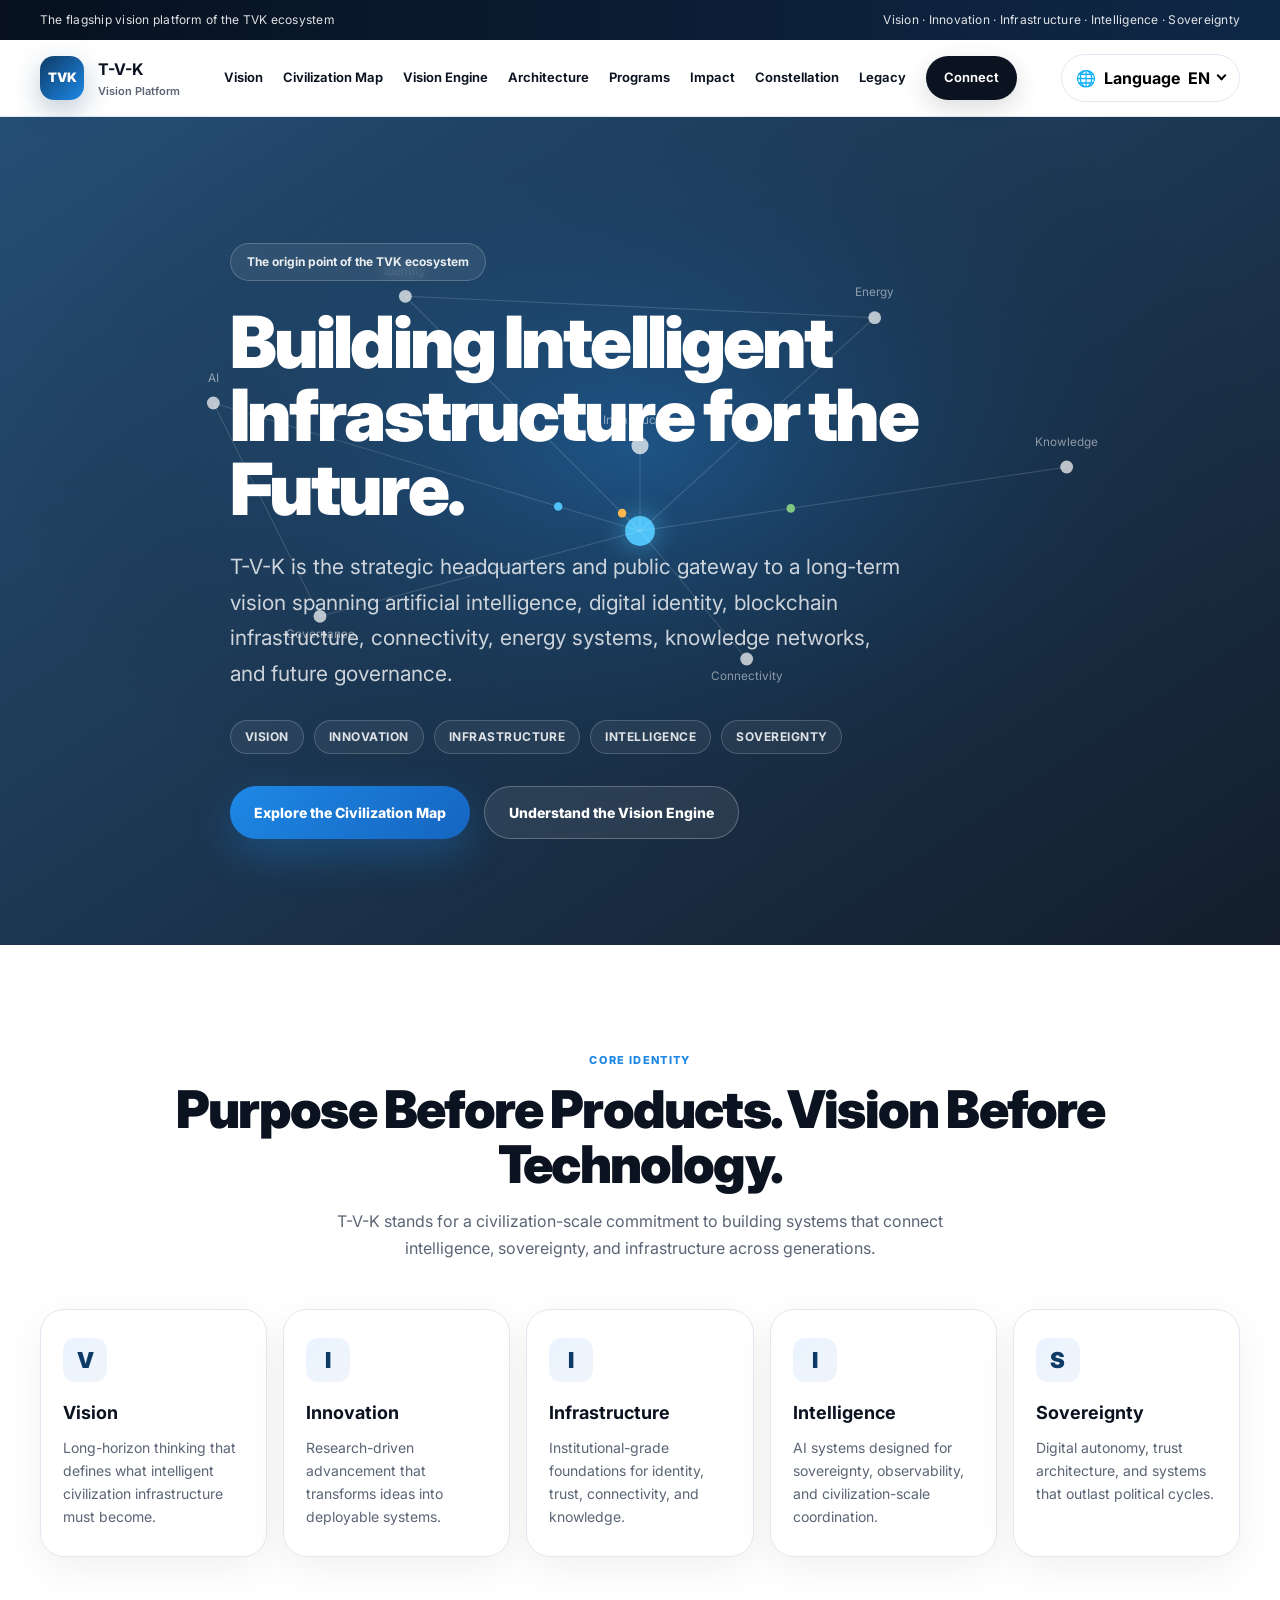
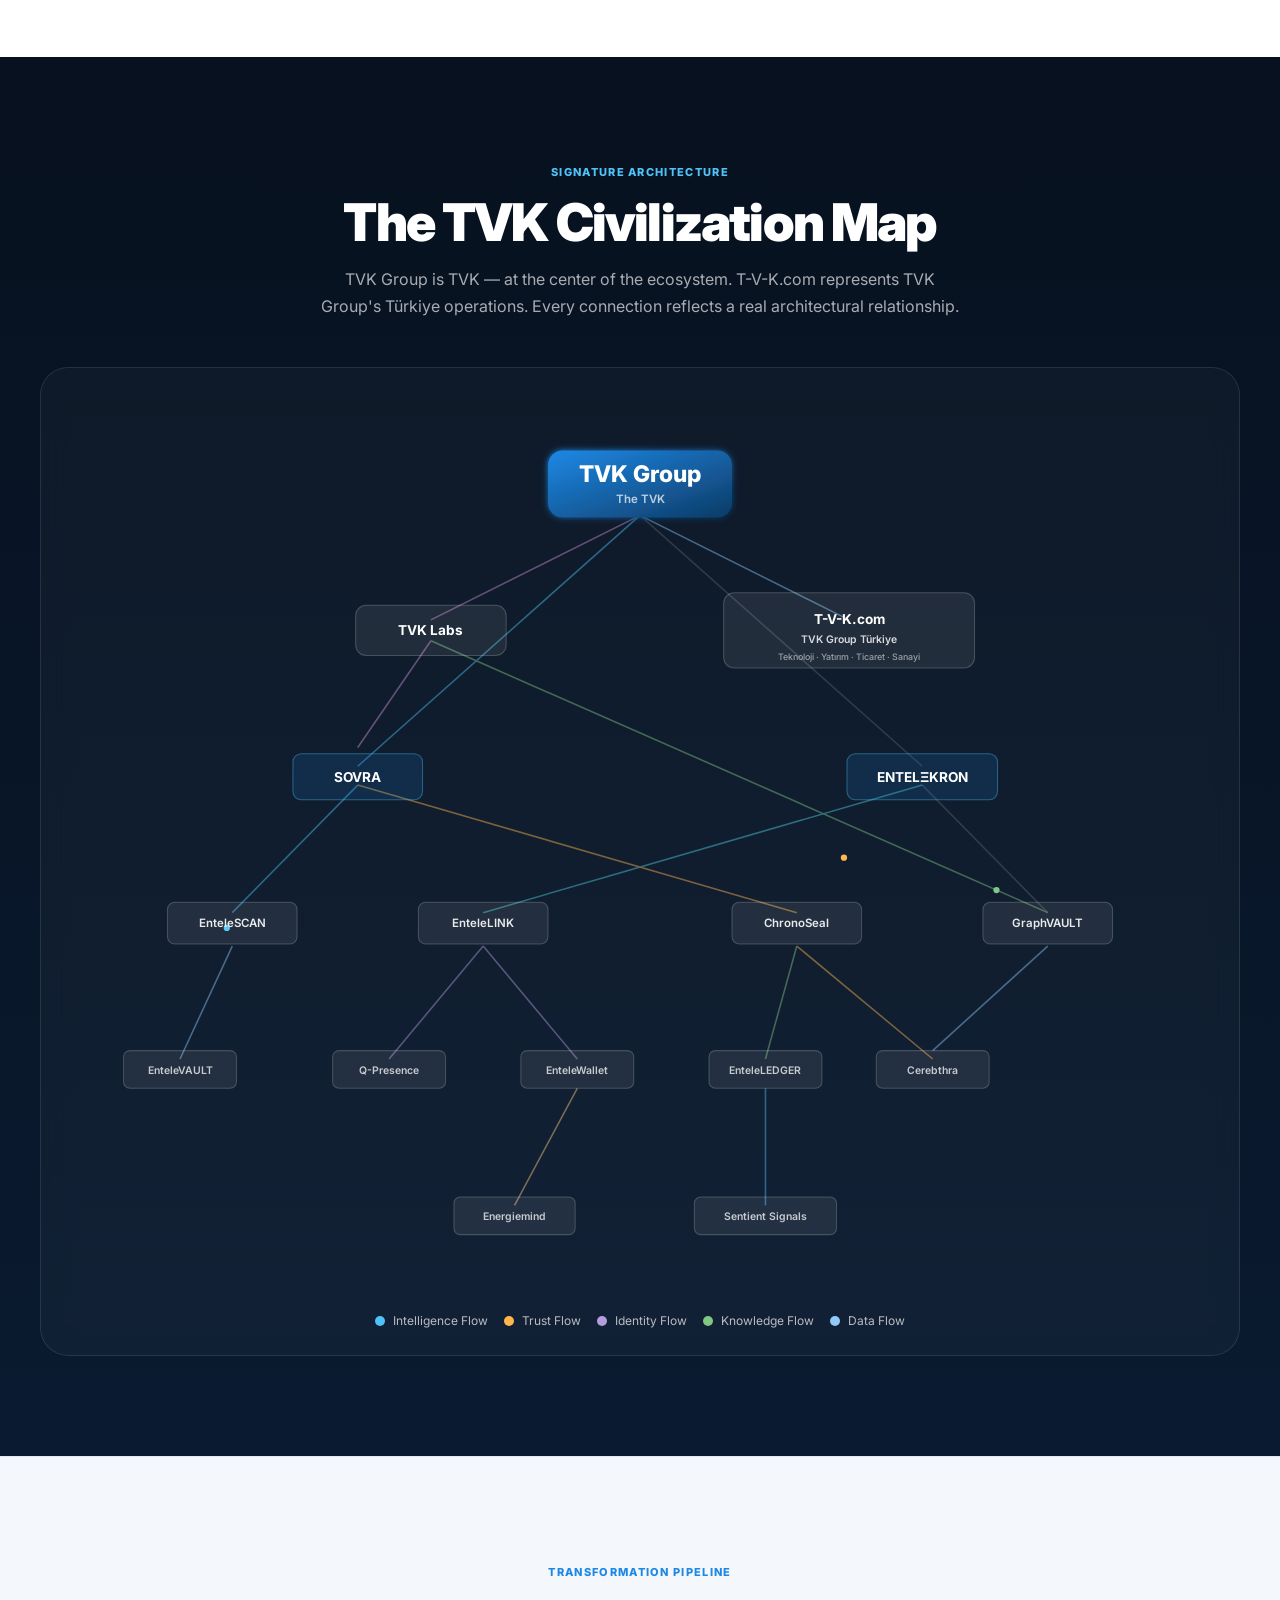
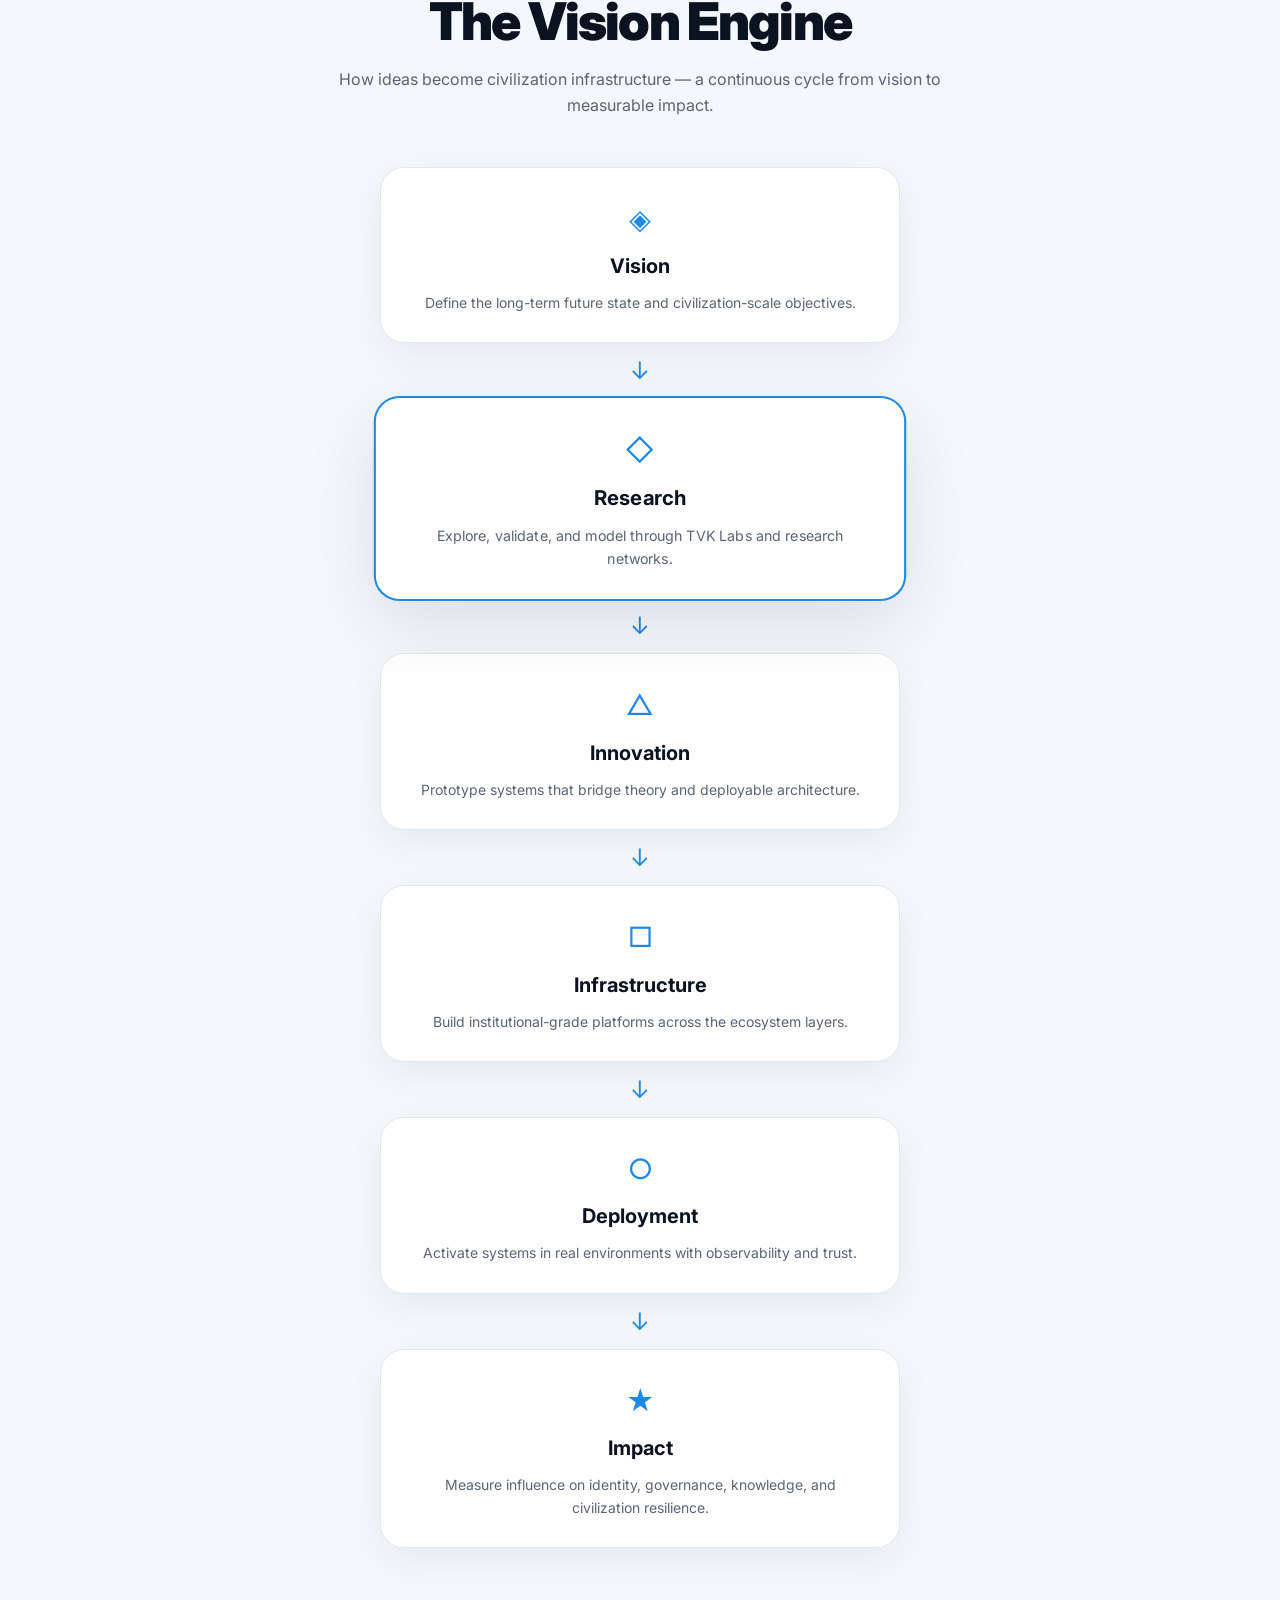
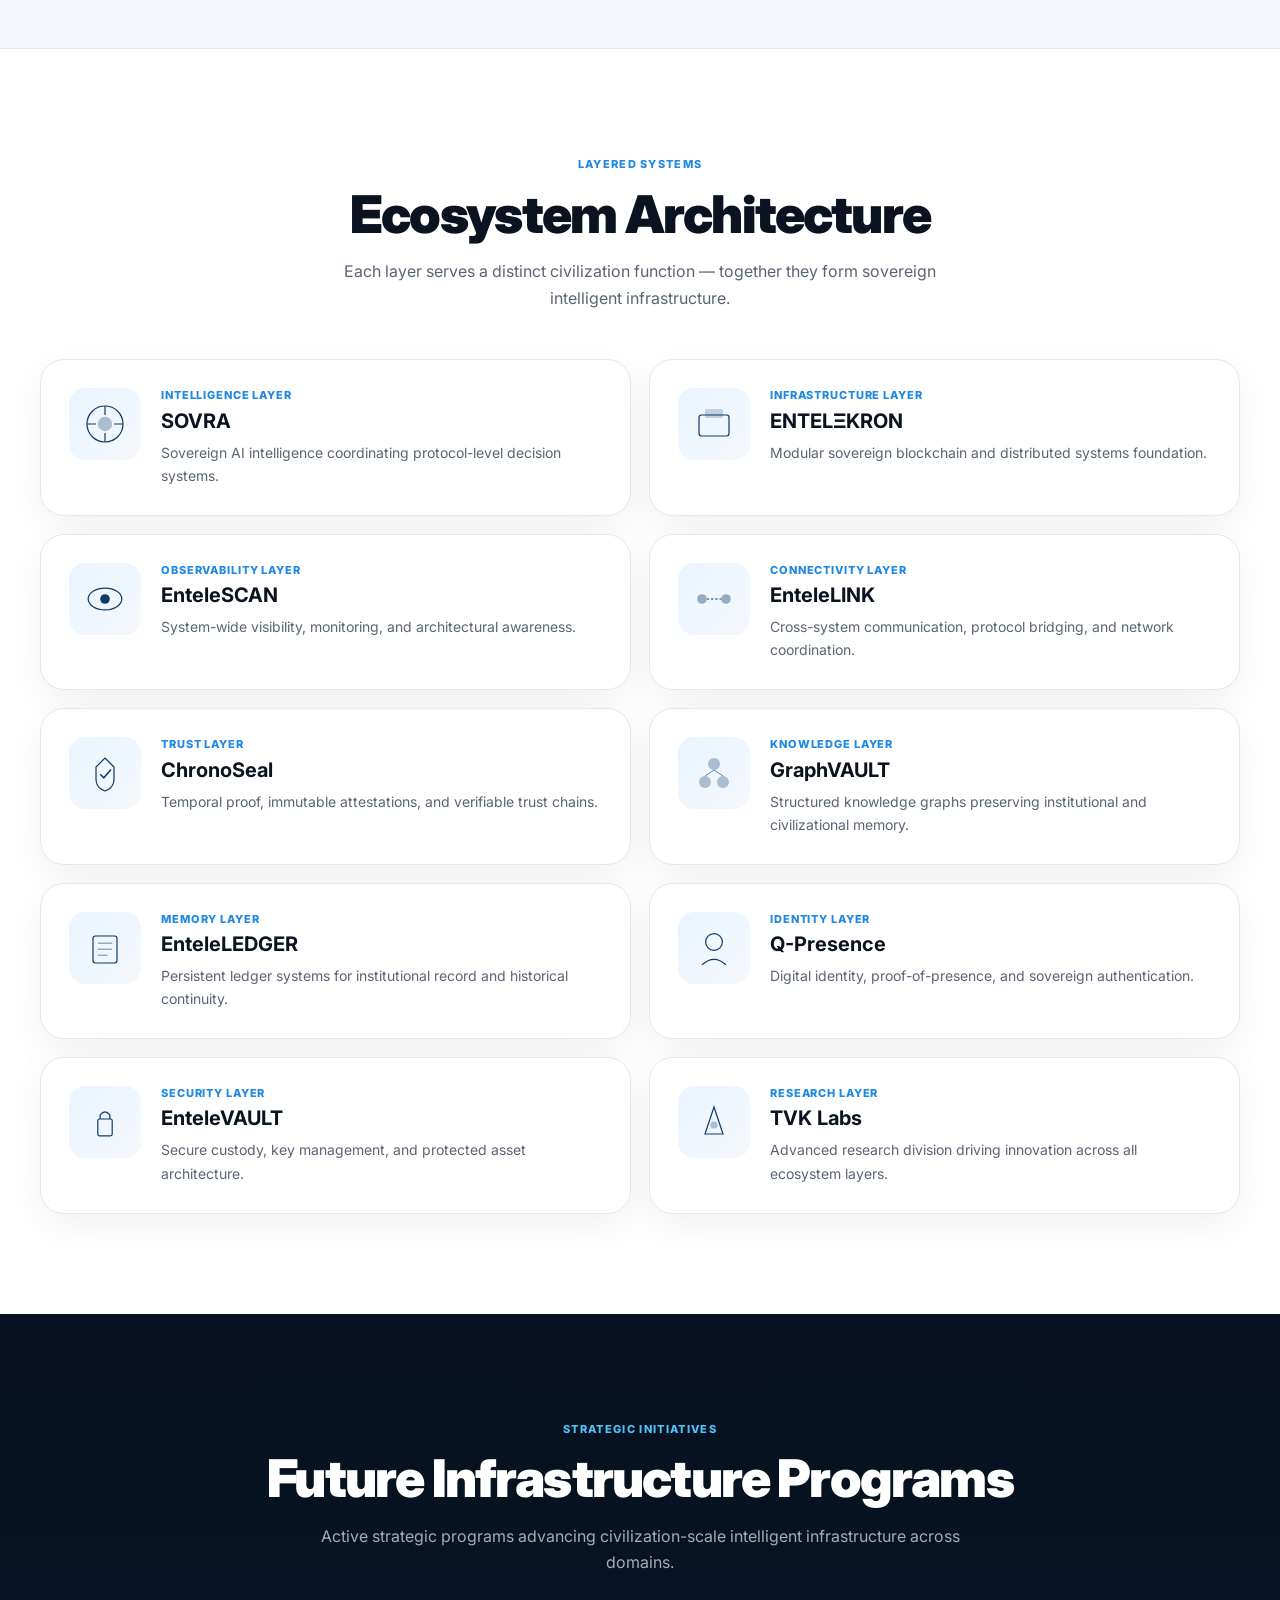
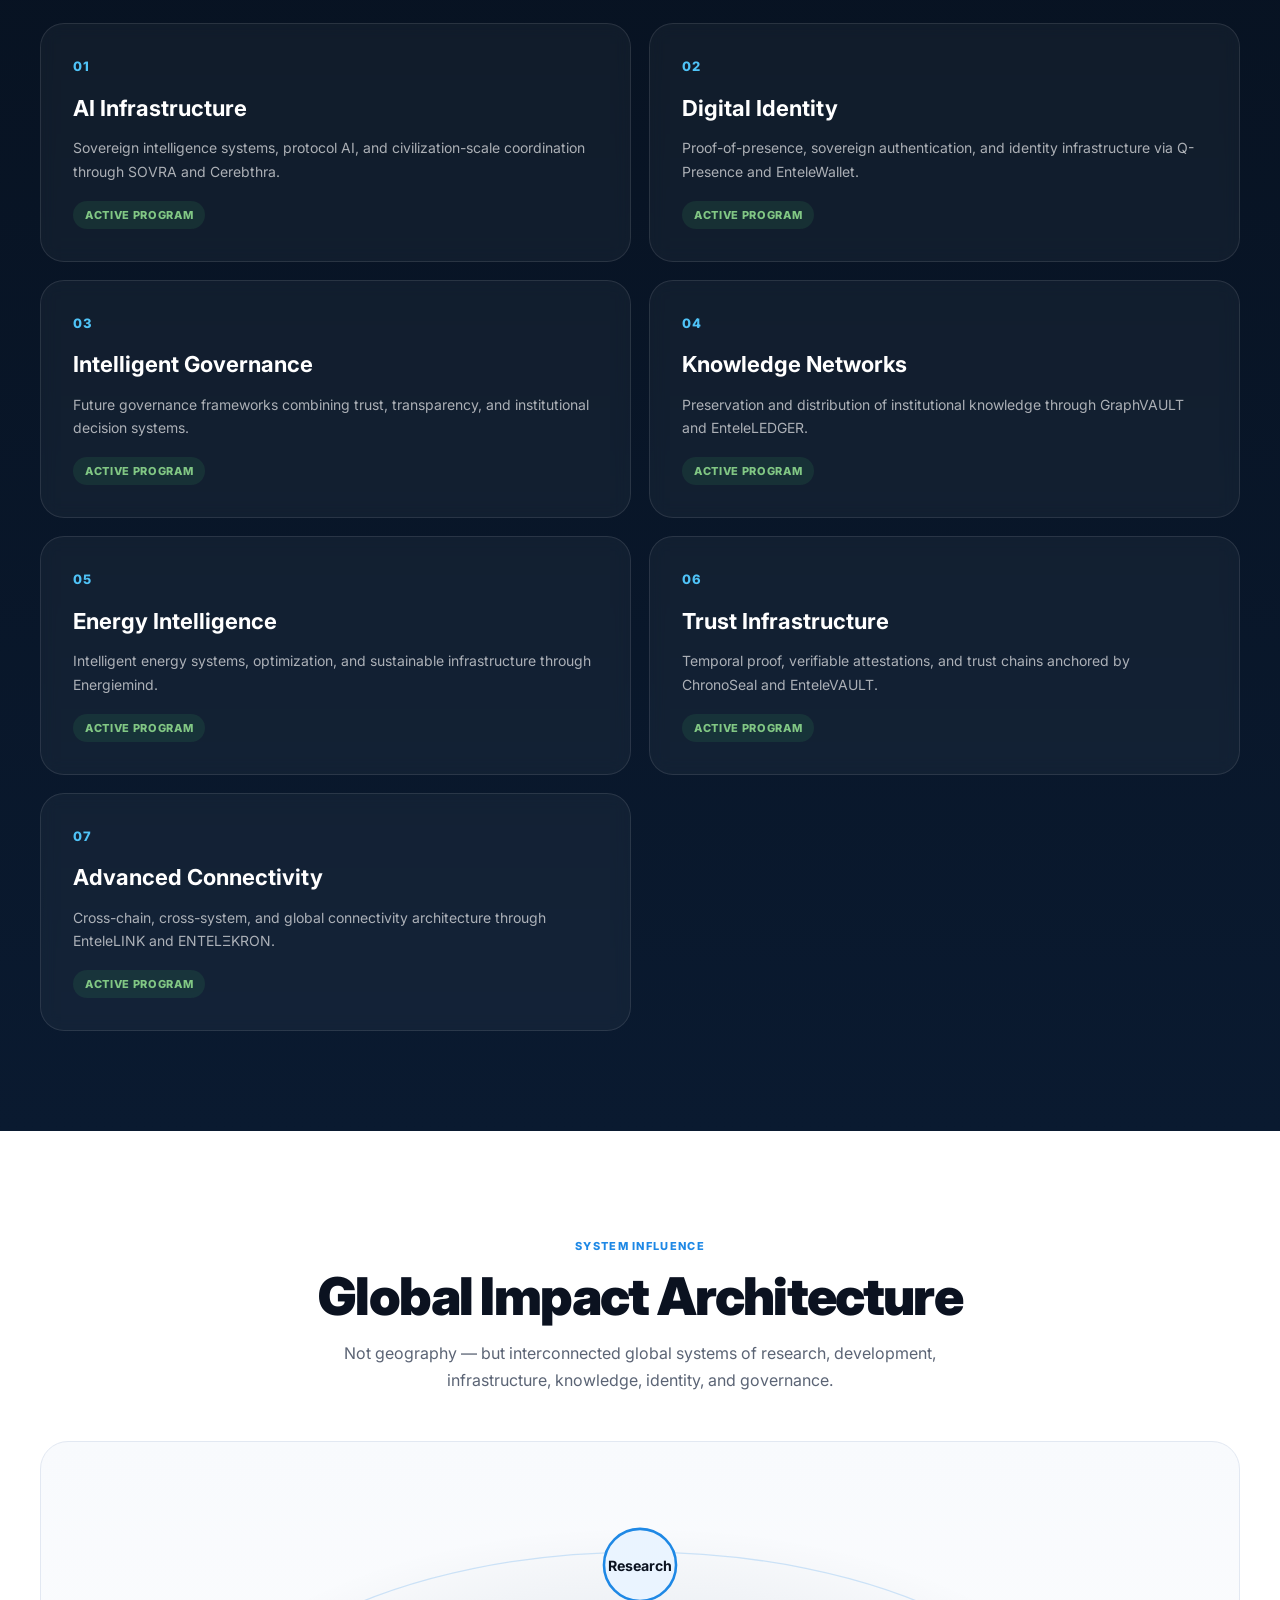
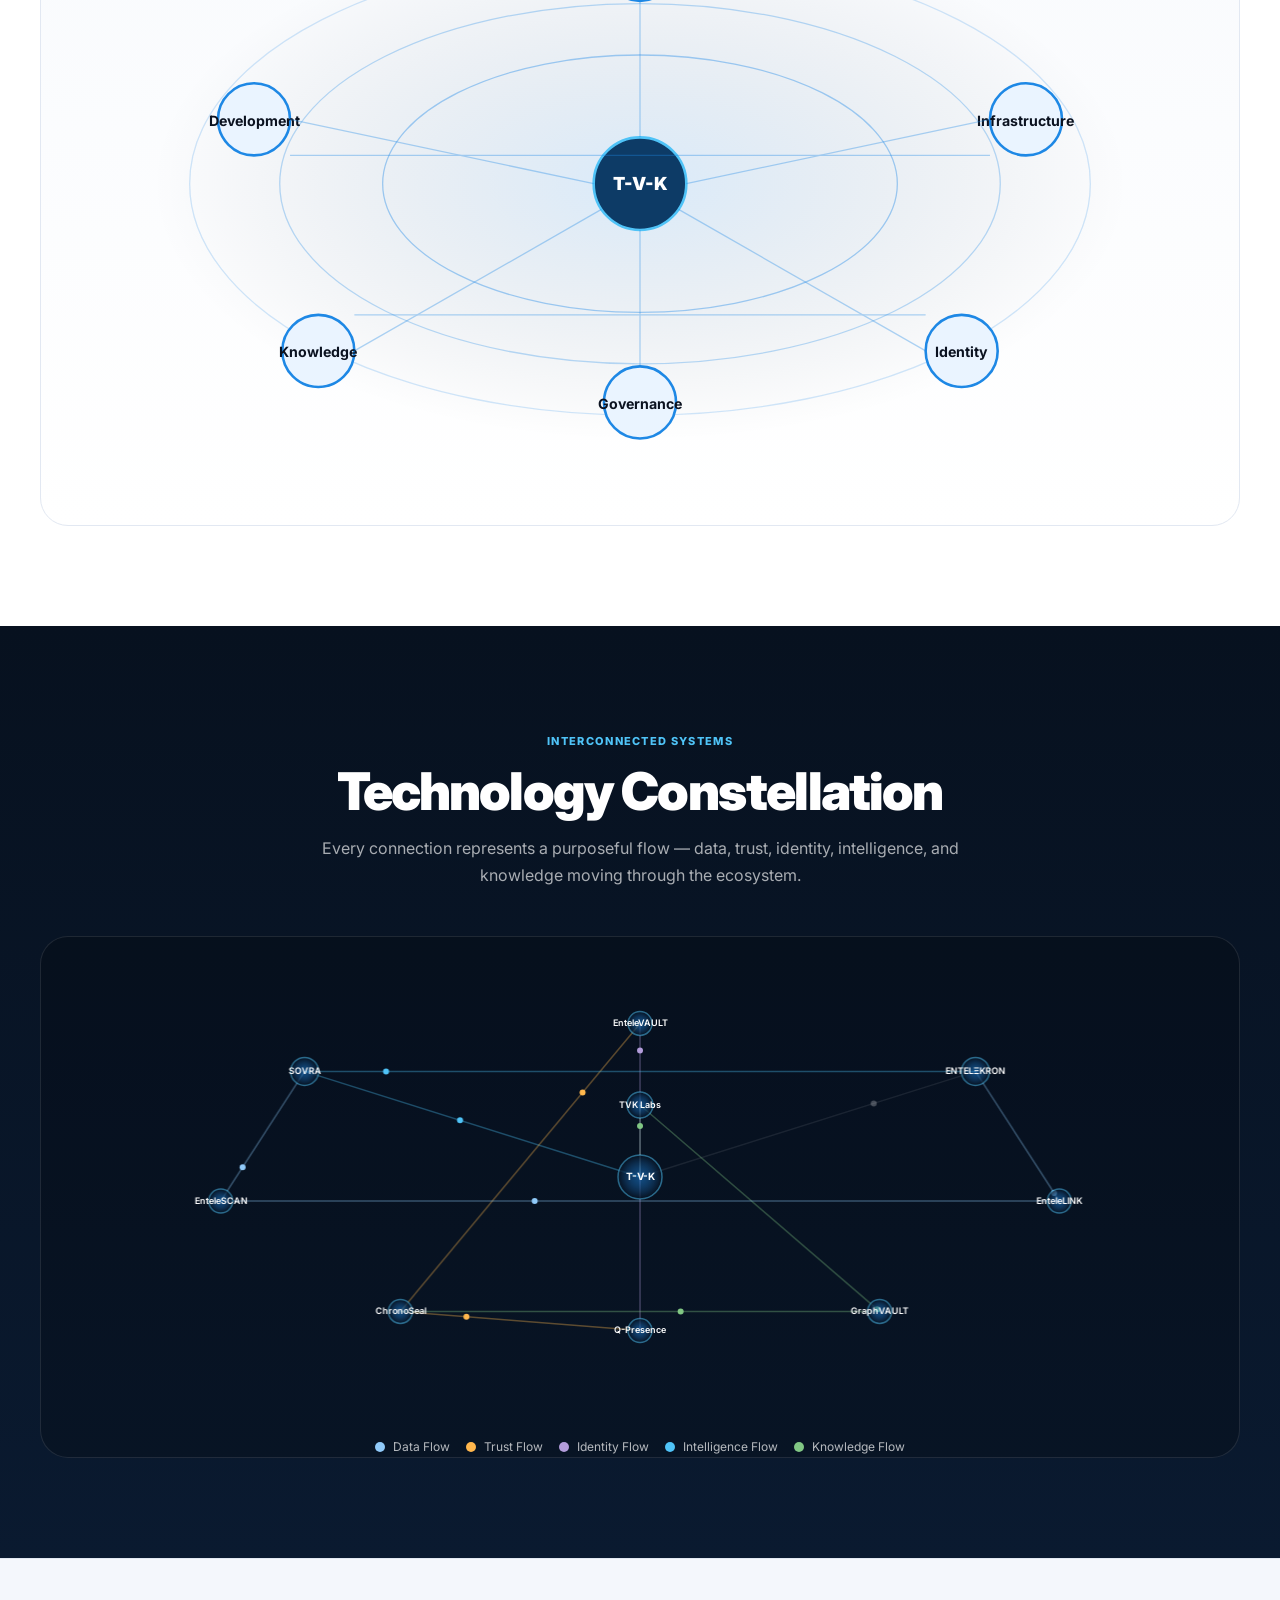
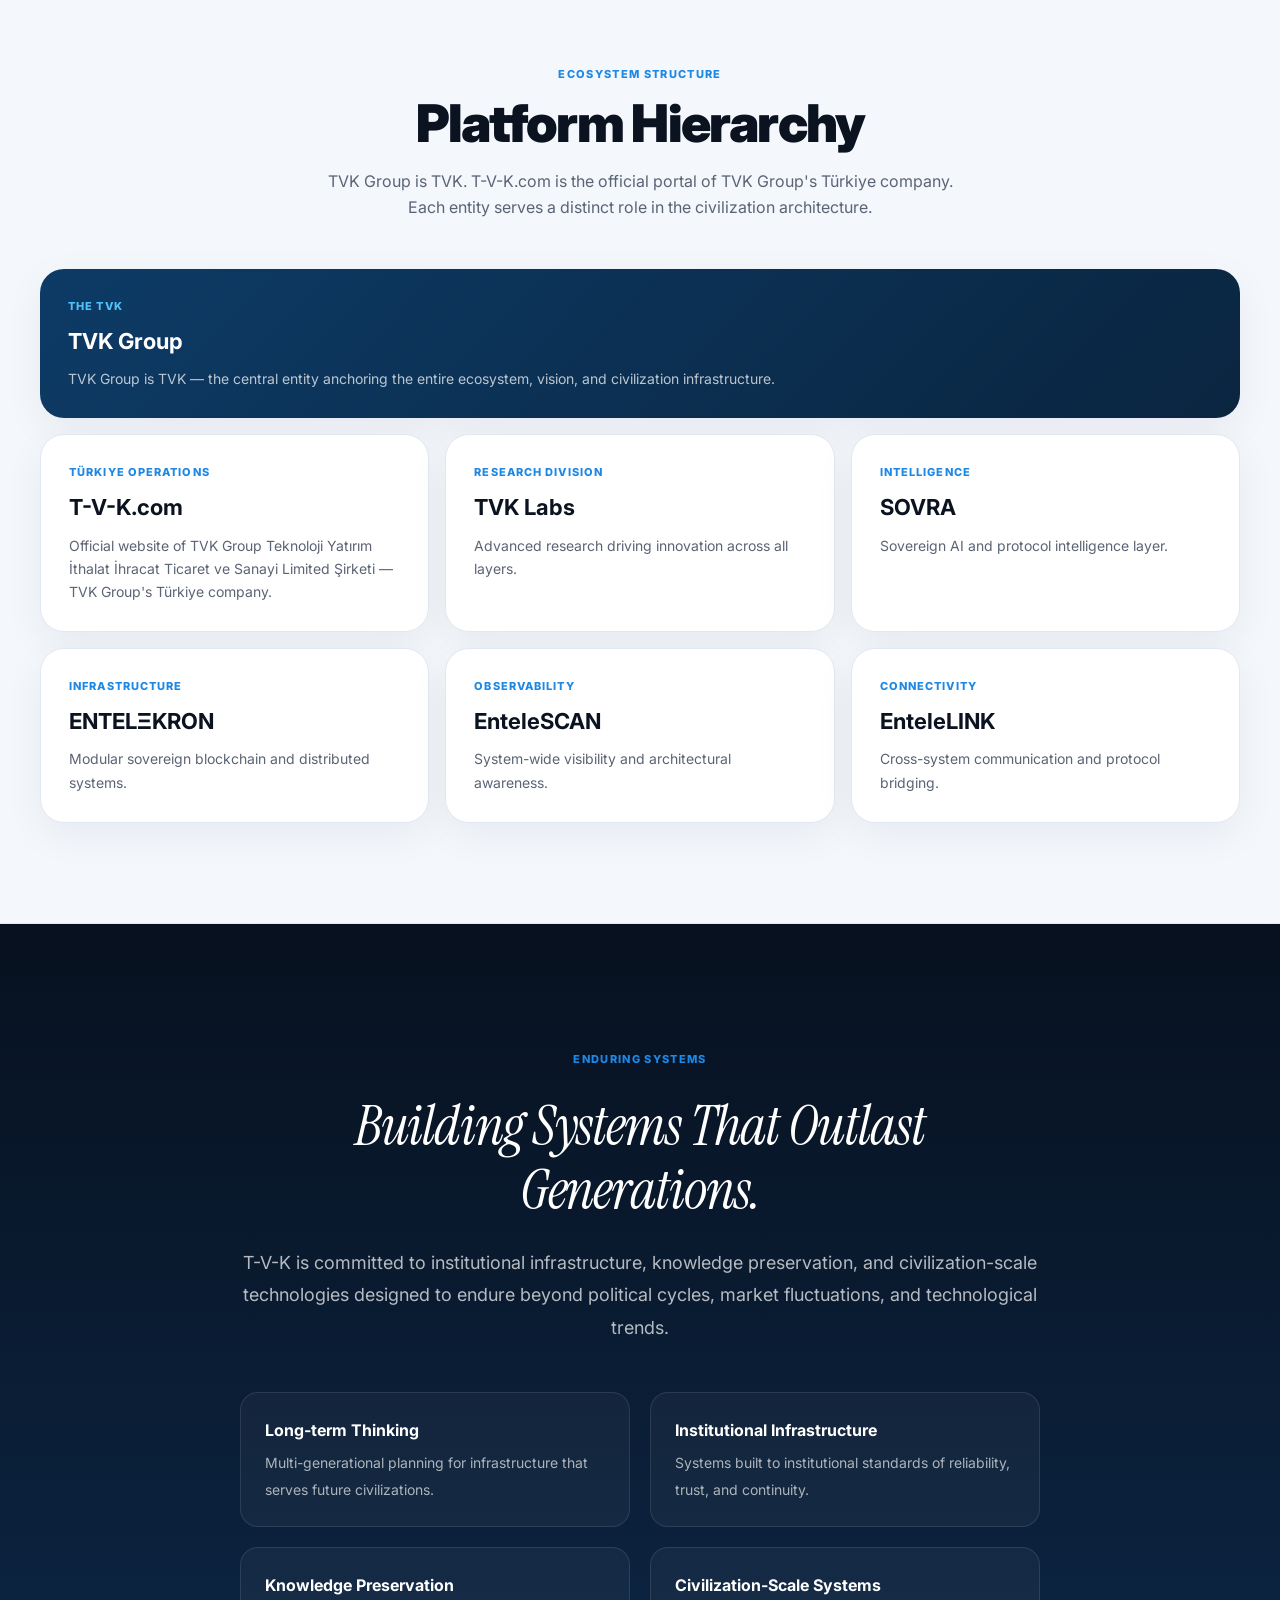
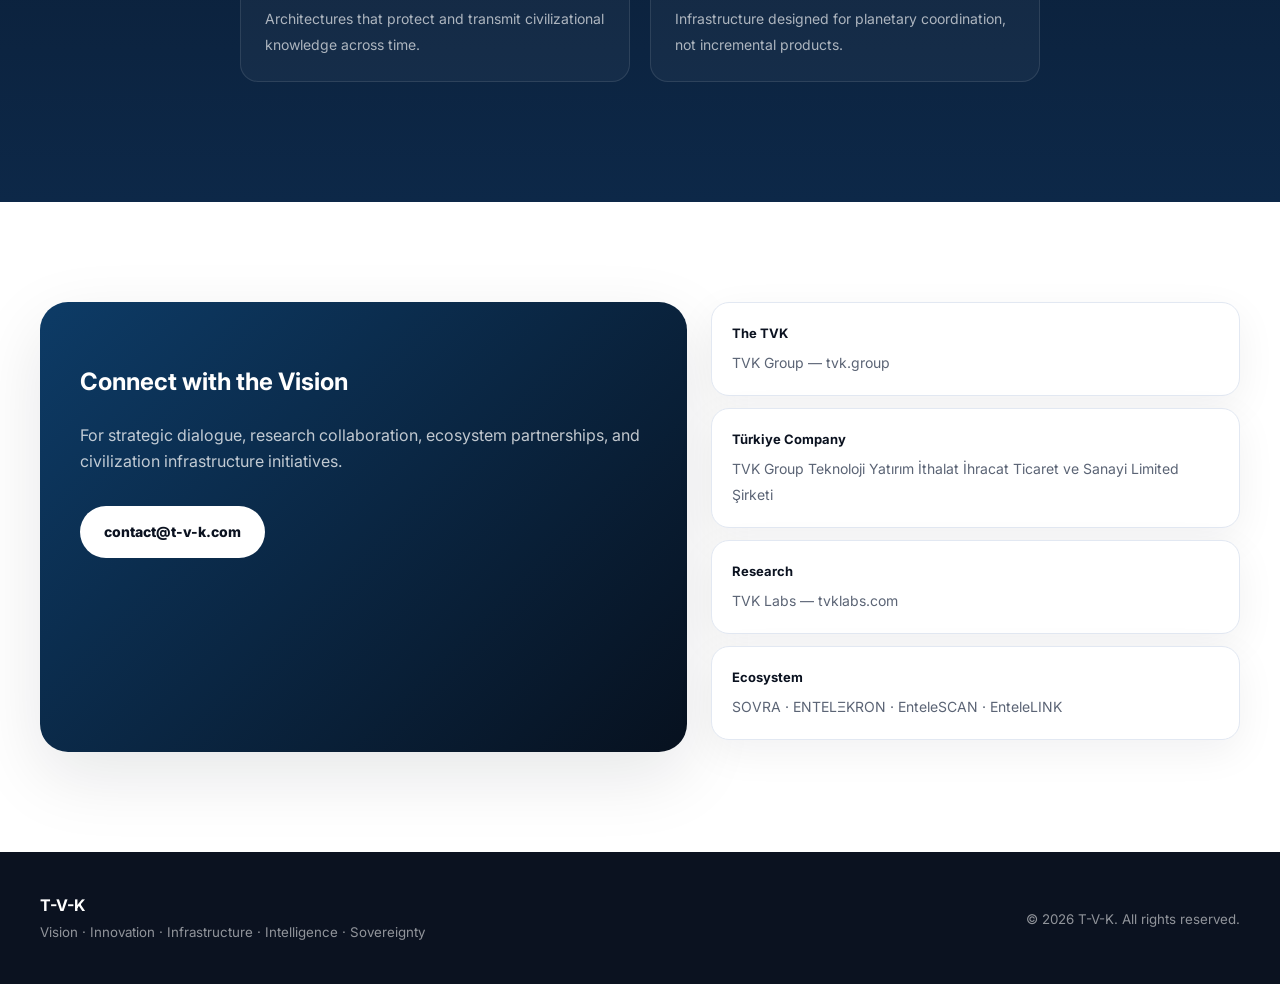
==== commit da5a3012: "Fix architecture card text overlap and rebuild civilization map - Wrap arch-layer content in arch-bo" ====
--- a/index.html
+++ b/index.html
@@ -165,64 +165,117 @@
         <div class="head center light">
           <span class="section-tag" data-i18n="mapTag">Signature Architecture</span>
           <h2 data-i18n="mapTitle">The TVK Civilization Map</h2>
-          <p data-i18n="mapText">Every connection represents a real architectural relationship — intelligence flows to infrastructure, trust anchors identity, knowledge preserves memory.</p>
+          <p data-i18n="mapText">TVK Group is TVK — at the center of the ecosystem. T-V-K.com represents TVK Group's Türkiye operations. Every connection reflects a real architectural relationship.</p>
         </div>
         <div class="map-container reveal">
-          <svg class="civ-map" viewBox="0 0 1000 720" role="img" aria-labelledby="map-title">
+          <svg class="civ-map" viewBox="0 0 1100 860" role="img" aria-labelledby="map-title">
             <title id="map-title">TVK Civilization Architecture Map</title>
             <defs>
               <filter id="glow"><feGaussianBlur stdDeviation="3" result="b"/><feMerge><feMergeNode in="b"/><feMergeNode in="SourceGraphic"/></feMerge></filter>
               <linearGradient id="coreGrad" x1="0" y1="0" x2="1" y2="1"><stop offset="0%" stop-color="#1e88e5"/><stop offset="100%" stop-color="#0d3b66"/></linearGradient>
             </defs>
-            <!-- Connection lines with meaning -->
-            <g class="map-connections" stroke-width="1.5" fill="none" opacity="0.5">
-              <path class="conn intelligence" d="M500,120 L500,200" data-flow="intelligence"/>
-              <path class="conn intelligence" d="M500,200 L280,280" data-flow="intelligence"/>
-              <path class="conn intelligence" d="M500,200 L720,280" data-flow="intelligence"/>
-              <path class="conn infrastructure" d="M280,280 L180,400" data-flow="infrastructure"/>
-              <path class="conn infrastructure" d="M280,280 L380,400" data-flow="infrastructure"/>
-              <path class="conn infrastructure" d="M720,280 L620,400" data-flow="infrastructure"/>
-              <path class="conn infrastructure" d="M720,280 L820,400" data-flow="infrastructure"/>
-              <path class="conn trust" d="M180,400 L120,520" data-flow="trust"/>
-              <path class="conn trust" d="M180,400 L240,520" data-flow="trust"/>
-              <path class="conn identity" d="M380,400 L340,520" data-flow="identity"/>
-              <path class="conn identity" d="M380,400 L420,520" data-flow="identity"/>
-              <path class="conn knowledge" d="M620,400 L580,520" data-flow="knowledge"/>
-              <path class="conn knowledge" d="M620,400 L660,520" data-flow="knowledge"/>
-              <path class="conn connectivity" d="M820,400 L780,520" data-flow="connectivity"/>
-              <path class="conn connectivity" d="M820,400 L860,520" data-flow="connectivity"/>
-              <path class="conn data" d="M500,200 L500,280" data-flow="data"/>
-              <path class="conn research" d="M720,280 L500,200" data-flow="research"/>
-              <path class="conn energy" d="M280,280 L500,120" data-flow="energy"/>
-            </g>
-            <!-- Animated flow particles -->
-            <circle r="3" fill="#4fc3f7" class="flow-dot"><animateMotion dur="3s" repeatCount="indefinite" path="M500,120 L500,200 L280,280 L180,400"/></circle>
-            <circle r="3" fill="#ffb74d" class="flow-dot"><animateMotion dur="4s" repeatCount="indefinite" path="M500,120 L500,200 L720,280 L820,400 L860,520"/></circle>
-            <circle r="3" fill="#81c784" class="flow-dot"><animateMotion dur="3.5s" repeatCount="indefinite" path="M500,120 L500,200 L620,400 L580,520"/></circle>
-            <!-- Core node -->
-            <g class="map-node core" transform="translate(500,80)">
-              <rect x="-60" y="-28" width="120" height="56" rx="14" fill="url(#coreGrad)" filter="url(#glow)"/>
-              <text text-anchor="middle" y="6" fill="#fff" font-weight="800" font-size="22">T-V-K</text>
-            </g>
-            <!-- Tier 1 -->
-            <g class="map-node tier1" transform="translate(380,240)"><rect x="-70" y="-20" width="140" height="40" rx="10" class="node-bg"/><text text-anchor="middle" y="5" class="node-text">TVK Group</text></g>
-            <g class="map-node tier1" transform="translate(620,240)"><rect x="-60" y="-20" width="120" height="40" rx="10" class="node-bg"/><text text-anchor="middle" y="5" class="node-text">TVK Labs</text></g>
-            <!-- Tier 2 - Primary systems -->
-            <g class="map-node tier2" transform="translate(280,320)"><rect x="-55" y="-18" width="110" height="36" rx="8" class="node-bg accent"/><text text-anchor="middle" y="5" class="node-text">SOVRA</text></g>
-            <g class="map-node tier2" transform="translate(720,320)"><rect x="-65" y="-18" width="130" height="36" rx="8" class="node-bg accent"/><text text-anchor="middle" y="5" class="node-text">ENTELΞKRON</text></g>
-            <!-- Tier 3 -->
-            <g class="map-node tier3" transform="translate(180,440)"><rect x="-58" y="-16" width="116" height="32" rx="7" class="node-bg"/><text text-anchor="middle" y="4" class="node-text-sm">EnteleSCAN</text></g>
-            <g class="map-node tier3" transform="translate(380,440)"><rect x="-58" y="-16" width="116" height="32" rx="7" class="node-bg"/><text text-anchor="middle" y="4" class="node-text-sm">EnteleLINK</text></g>
-            <g class="map-node tier3" transform="translate(620,440)"><rect x="-58" y="-16" width="116" height="32" rx="7" class="node-bg"/><text text-anchor="middle" y="4" class="node-text-sm">ChronoSeal</text></g>
-            <g class="map-node tier3" transform="translate(820,440)"><rect x="-58" y="-16" width="116" height="32" rx="7" class="node-bg"/><text text-anchor="middle" y="4" class="node-text-sm">GraphVAULT</text></g>
-            <!-- Tier 4 -->
-            <g class="map-node tier4" transform="translate(120,560)"><rect x="-52" y="-14" width="104" height="28" rx="6" class="node-bg"/><text text-anchor="middle" y="4" class="node-text-xs">EnteleVAULT</text></g>
-            <g class="map-node tier4" transform="translate(240,560)"><rect x="-52" y="-14" width="104" height="28" rx="6" class="node-bg"/><text text-anchor="middle" y="4" class="node-text-xs">Q-Presence</text></g>
-            <g class="map-node tier4" transform="translate(340,560)"><rect x="-52" y="-14" width="104" height="28" rx="6" class="node-bg"/><text text-anchor="middle" y="4" class="node-text-xs">EnteleWallet</text></g>
-            <g class="map-node tier4" transform="translate(420,560)"><rect x="-52" y="-14" width="104" height="28" rx="6" class="node-bg"/><text text-anchor="middle" y="4" class="node-text-xs">EnteleLEDGER</text></g>
-            <g class="map-node tier4" transform="translate(580,560)"><rect x="-52" y="-14" width="104" height="28" rx="6" class="node-bg"/><text text-anchor="middle" y="4" class="node-text-xs">Cerebthra</text></g>
-            <g class="map-node tier4" transform="translate(660,560)"><rect x="-52" y="-14" width="104" height="28" rx="6" class="node-bg"/><text text-anchor="middle" y="4" class="node-text-xs">Energiemind</text></g>
-            <g class="map-node tier4" transform="translate(780,560)"><rect x="-58" y="-14" width="116" height="28" rx="6" class="node-bg"/><text text-anchor="middle" y="4" class="node-text-xs">Sentient Signals</text></g>
+            <g class="map-connections" stroke-width="1.5" fill="none" opacity="0.45">
+              <!-- TVK Group to divisions -->
+              <path class="conn research" d="M550,118 L350,218"/>
+              <path class="conn data" d="M550,118 L750,218"/>
+              <!-- TVK Group to core pillars -->
+              <path class="conn intelligence" d="M550,118 L280,358"/>
+              <path class="conn infrastructure" d="M550,118 L820,358"/>
+              <!-- Labs to intelligence & knowledge -->
+              <path class="conn research" d="M350,238 L280,340"/>
+              <path class="conn knowledge" d="M350,238 L940,498"/>
+              <!-- Intelligence & infrastructure to platform layer -->
+              <path class="conn intelligence" d="M280,376 L160,498"/>
+              <path class="conn connectivity" d="M820,376 L400,498"/>
+              <path class="conn infrastructure" d="M820,376 L940,498"/>
+              <path class="conn trust" d="M280,376 L700,498"/>
+              <!-- Platform to extended ecosystem -->
+              <path class="conn data" d="M160,530 L110,638"/>
+              <path class="conn identity" d="M400,530 L310,638"/>
+              <path class="conn identity" d="M400,530 L490,638"/>
+              <path class="conn knowledge" d="M700,530 L670,638"/>
+              <path class="conn trust" d="M700,530 L830,638"/>
+              <path class="conn data" d="M940,530 L830,630"/>
+              <!-- Extended to energy & signals -->
+              <path class="conn energy" d="M490,666 L430,778"/>
+              <path class="conn intelligence" d="M670,666 L670,778"/>
+            </g>
+            <circle r="3" fill="#4fc3f7"><animateMotion dur="4s" repeatCount="indefinite" path="M550,118 L280,358 L160,498 L110,638"/></circle>
+            <circle r="3" fill="#ffb74d"><animateMotion dur="5s" repeatCount="indefinite" path="M550,118 L820,358 L700,498 L830,638"/></circle>
+            <circle r="3" fill="#81c784"><animateMotion dur="4.5s" repeatCount="indefinite" path="M350,238 L940,498 L830,638"/></circle>
+            <!-- Core: TVK Group is TVK -->
+            <g class="map-node core" transform="translate(550,88)">
+              <rect x="-88" y="-32" width="176" height="64" rx="14" fill="url(#coreGrad)" filter="url(#glow)"/>
+              <text text-anchor="middle" y="-2" fill="#fff" font-weight="800" font-size="22">TVK Group</text>
+              <text text-anchor="middle" y="18" fill="rgba(255,255,255,.72)" font-size="11" font-weight="600" data-i18n="mapCoreLabel">The TVK</text>
+            </g>
+            <!-- Division layer -->
+            <g class="map-node tier1" transform="translate(350,228)">
+              <rect x="-72" y="-24" width="144" height="48" rx="10" class="node-bg"/>
+              <text text-anchor="middle" y="4" class="node-text">TVK Labs</text>
+            </g>
+            <g class="map-node tier1" transform="translate(750,228)">
+              <rect x="-120" y="-36" width="240" height="72" rx="10" class="node-bg"/>
+              <text text-anchor="middle" y="-6" class="node-text">T-V-K.com</text>
+              <text text-anchor="middle" y="12" class="node-sub" data-i18n="mapTurkiyeLabel">TVK Group Türkiye</text>
+              <text text-anchor="middle" y="28" class="node-sub-sm">Teknoloji · Yatırım · Ticaret · Sanayi</text>
+            </g>
+            <!-- Primary pillars -->
+            <g class="map-node tier2" transform="translate(280,368)">
+              <rect x="-62" y="-22" width="124" height="44" rx="8" class="node-bg accent"/>
+              <text text-anchor="middle" y="5" class="node-text">SOVRA</text>
+            </g>
+            <g class="map-node tier2" transform="translate(820,368)">
+              <rect x="-72" y="-22" width="144" height="44" rx="8" class="node-bg accent"/>
+              <text text-anchor="middle" y="5" class="node-text">ENTELΞKRON</text>
+            </g>
+            <!-- Platform layer -->
+            <g class="map-node tier3" transform="translate(160,508)">
+              <rect x="-62" y="-20" width="124" height="40" rx="7" class="node-bg"/>
+              <text text-anchor="middle" y="4" class="node-text-sm">EnteleSCAN</text>
+            </g>
+            <g class="map-node tier3" transform="translate(400,508)">
+              <rect x="-62" y="-20" width="124" height="40" rx="7" class="node-bg"/>
+              <text text-anchor="middle" y="4" class="node-text-sm">EnteleLINK</text>
+            </g>
+            <g class="map-node tier3" transform="translate(700,508)">
+              <rect x="-62" y="-20" width="124" height="40" rx="7" class="node-bg"/>
+              <text text-anchor="middle" y="4" class="node-text-sm">ChronoSeal</text>
+            </g>
+            <g class="map-node tier3" transform="translate(940,508)">
+              <rect x="-62" y="-20" width="124" height="40" rx="7" class="node-bg"/>
+              <text text-anchor="middle" y="4" class="node-text-sm">GraphVAULT</text>
+            </g>
+            <!-- Extended ecosystem -->
+            <g class="map-node tier4" transform="translate(110,648)">
+              <rect x="-54" y="-18" width="108" height="36" rx="6" class="node-bg"/>
+              <text text-anchor="middle" y="4" class="node-text-xs">EnteleVAULT</text>
+            </g>
+            <g class="map-node tier4" transform="translate(310,648)">
+              <rect x="-54" y="-18" width="108" height="36" rx="6" class="node-bg"/>
+              <text text-anchor="middle" y="4" class="node-text-xs">Q-Presence</text>
+            </g>
+            <g class="map-node tier4" transform="translate(490,648)">
+              <rect x="-54" y="-18" width="108" height="36" rx="6" class="node-bg"/>
+              <text text-anchor="middle" y="4" class="node-text-xs">EnteleWallet</text>
+            </g>
+            <g class="map-node tier4" transform="translate(670,648)">
+              <rect x="-54" y="-18" width="108" height="36" rx="6" class="node-bg"/>
+              <text text-anchor="middle" y="4" class="node-text-xs">EnteleLEDGER</text>
+            </g>
+            <g class="map-node tier4" transform="translate(830,648)">
+              <rect x="-54" y="-18" width="108" height="36" rx="6" class="node-bg"/>
+              <text text-anchor="middle" y="4" class="node-text-xs">Cerebthra</text>
+            </g>
+            <!-- Energy & signals -->
+            <g class="map-node tier5" transform="translate(430,788)">
+              <rect x="-58" y="-18" width="116" height="36" rx="6" class="node-bg"/>
+              <text text-anchor="middle" y="4" class="node-text-xs">Energiemind</text>
+            </g>
+            <g class="map-node tier5" transform="translate(670,788)">
+              <rect x="-68" y="-18" width="136" height="36" rx="6" class="node-bg"/>
+              <text text-anchor="middle" y="4" class="node-text-xs">Sentient Signals</text>
+            </g>
           </svg>
           <div class="map-legend">
             <span class="legend-item"><i class="dot intelligence"></i><span data-i18n="flowIntelligence">Intelligence Flow</span></span>
@@ -294,63 +347,83 @@
         <div class="arch-grid">
           <article class="arch-layer reveal" data-layer="intelligence">
             <div class="arch-visual"><svg viewBox="0 0 80 80"><circle cx="40" cy="40" r="30" fill="none" stroke="currentColor" stroke-width="2"/><circle cx="40" cy="40" r="12" fill="currentColor" opacity="0.3"/><path d="M40,10 L40,25 M40,55 L40,70 M10,40 L25,40 M55,40 L70,40" stroke="currentColor" stroke-width="2"/></svg></div>
-            <span class="arch-label" data-i18n="layerIntelligence">Intelligence Layer</span>
-            <h3>SOVRA</h3>
-            <p data-i18n="layerIntelligenceDesc">Sovereign AI intelligence coordinating protocol-level decision systems.</p>
+            <div class="arch-body">
+              <span class="arch-label" data-i18n="layerIntelligence">Intelligence Layer</span>
+              <h3>SOVRA</h3>
+              <p data-i18n="layerIntelligenceDesc">Sovereign AI intelligence coordinating protocol-level decision systems.</p>
+            </div>
           </article>
           <article class="arch-layer reveal" data-layer="infrastructure">
             <div class="arch-visual"><svg viewBox="0 0 80 80"><rect x="15" y="25" width="50" height="35" rx="4" fill="none" stroke="currentColor" stroke-width="2"/><rect x="25" y="15" width="30" height="15" rx="3" fill="currentColor" opacity="0.2"/></svg></div>
-            <span class="arch-label" data-i18n="layerInfrastructure">Infrastructure Layer</span>
-            <h3>ENTELΞKRON</h3>
-            <p data-i18n="layerInfrastructureDesc">Modular sovereign blockchain and distributed systems foundation.</p>
+            <div class="arch-body">
+              <span class="arch-label" data-i18n="layerInfrastructure">Infrastructure Layer</span>
+              <h3>ENTELΞKRON</h3>
+              <p data-i18n="layerInfrastructureDesc">Modular sovereign blockchain and distributed systems foundation.</p>
+            </div>
           </article>
           <article class="arch-layer reveal" data-layer="observability">
             <div class="arch-visual"><svg viewBox="0 0 80 80"><ellipse cx="40" cy="40" rx="28" ry="18" fill="none" stroke="currentColor" stroke-width="2"/><circle cx="40" cy="40" r="8" fill="currentColor"/></svg></div>
-            <span class="arch-label" data-i18n="layerObservability">Observability Layer</span>
-            <h3>EnteleSCAN</h3>
-            <p data-i18n="layerObservabilityDesc">System-wide visibility, monitoring, and architectural awareness.</p>
+            <div class="arch-body">
+              <span class="arch-label" data-i18n="layerObservability">Observability Layer</span>
+              <h3>EnteleSCAN</h3>
+              <p data-i18n="layerObservabilityDesc">System-wide visibility, monitoring, and architectural awareness.</p>
+            </div>
           </article>
           <article class="arch-layer reveal" data-layer="connectivity">
             <div class="arch-visual"><svg viewBox="0 0 80 80"><circle cx="20" cy="40" r="8" fill="currentColor" opacity="0.4"/><circle cx="60" cy="40" r="8" fill="currentColor" opacity="0.4"/><line x1="28" y1="40" x2="52" y2="40" stroke="currentColor" stroke-width="2" stroke-dasharray="4 3"/></svg></div>
-            <span class="arch-label" data-i18n="layerConnectivity">Connectivity Layer</span>
-            <h3>EnteleLINK</h3>
-            <p data-i18n="layerConnectivityDesc">Cross-system communication, protocol bridging, and network coordination.</p>
+            <div class="arch-body">
+              <span class="arch-label" data-i18n="layerConnectivity">Connectivity Layer</span>
+              <h3>EnteleLINK</h3>
+              <p data-i18n="layerConnectivityDesc">Cross-system communication, protocol bridging, and network coordination.</p>
+            </div>
           </article>
           <article class="arch-layer reveal" data-layer="trust">
             <div class="arch-visual"><svg viewBox="0 0 80 80"><path d="M40,15 L55,30 L55,50 Q55,65 40,70 Q25,65 25,50 L25,30 Z" fill="none" stroke="currentColor" stroke-width="2"/><path d="M32,42 L38,48 L50,34" fill="none" stroke="currentColor" stroke-width="2.5"/></svg></div>
-            <span class="arch-label" data-i18n="layerTrust">Trust Layer</span>
-            <h3>ChronoSeal</h3>
-            <p data-i18n="layerTrustDesc">Temporal proof, immutable attestations, and verifiable trust chains.</p>
+            <div class="arch-body">
+              <span class="arch-label" data-i18n="layerTrust">Trust Layer</span>
+              <h3>ChronoSeal</h3>
+              <p data-i18n="layerTrustDesc">Temporal proof, immutable attestations, and verifiable trust chains.</p>
+            </div>
           </article>
           <article class="arch-layer reveal" data-layer="knowledge">
             <div class="arch-visual"><svg viewBox="0 0 80 80"><circle cx="40" cy="25" r="10" fill="currentColor" opacity="0.3"/><circle cx="25" cy="55" r="10" fill="currentColor" opacity="0.3"/><circle cx="55" cy="55" r="10" fill="currentColor" opacity="0.3"/><line x1="40" y1="35" x2="25" y2="45" stroke="currentColor"/><line x1="40" y1="35" x2="55" y2="45" stroke="currentColor"/></svg></div>
-            <span class="arch-label" data-i18n="layerKnowledge">Knowledge Layer</span>
-            <h3>GraphVAULT</h3>
-            <p data-i18n="layerKnowledgeDesc">Structured knowledge graphs preserving institutional and civilizational memory.</p>
+            <div class="arch-body">
+              <span class="arch-label" data-i18n="layerKnowledge">Knowledge Layer</span>
+              <h3>GraphVAULT</h3>
+              <p data-i18n="layerKnowledgeDesc">Structured knowledge graphs preserving institutional and civilizational memory.</p>
+            </div>
           </article>
           <article class="arch-layer reveal" data-layer="memory">
             <div class="arch-visual"><svg viewBox="0 0 80 80"><rect x="20" y="20" width="40" height="45" rx="4" fill="none" stroke="currentColor" stroke-width="2"/><line x1="28" y1="32" x2="52" y2="32" stroke="currentColor"/><line x1="28" y1="42" x2="52" y2="42" stroke="currentColor"/><line x1="28" y1="52" x2="44" y2="52" stroke="currentColor"/></svg></div>
-            <span class="arch-label" data-i18n="layerMemory">Memory Layer</span>
-            <h3>EnteleLEDGER</h3>
-            <p data-i18n="layerMemoryDesc">Persistent ledger systems for institutional record and historical continuity.</p>
+            <div class="arch-body">
+              <span class="arch-label" data-i18n="layerMemory">Memory Layer</span>
+              <h3>EnteleLEDGER</h3>
+              <p data-i18n="layerMemoryDesc">Persistent ledger systems for institutional record and historical continuity.</p>
+            </div>
           </article>
           <article class="arch-layer reveal" data-layer="identity">
             <div class="arch-visual"><svg viewBox="0 0 80 80"><circle cx="40" cy="30" r="14" fill="none" stroke="currentColor" stroke-width="2"/><path d="M20,68 Q40,50 60,68" fill="none" stroke="currentColor" stroke-width="2"/></svg></div>
-            <span class="arch-label" data-i18n="layerIdentity">Identity Layer</span>
-            <h3>Q-Presence</h3>
-            <p data-i18n="layerIdentityDesc">Digital identity, proof-of-presence, and sovereign authentication.</p>
+            <div class="arch-body">
+              <span class="arch-label" data-i18n="layerIdentity">Identity Layer</span>
+              <h3>Q-Presence</h3>
+              <p data-i18n="layerIdentityDesc">Digital identity, proof-of-presence, and sovereign authentication.</p>
+            </div>
           </article>
           <article class="arch-layer reveal" data-layer="security">
             <div class="arch-visual"><svg viewBox="0 0 80 80"><rect x="28" y="35" width="24" height="28" rx="3" fill="none" stroke="currentColor" stroke-width="2"/><path d="M32,35 L32,28 Q40,18 48,28 L48,35" fill="none" stroke="currentColor" stroke-width="2"/></svg></div>
-            <span class="arch-label" data-i18n="layerSecurity">Security Layer</span>
-            <h3>EnteleVAULT</h3>
-            <p data-i18n="layerSecurityDesc">Secure custody, key management, and protected asset architecture.</p>
+            <div class="arch-body">
+              <span class="arch-label" data-i18n="layerSecurity">Security Layer</span>
+              <h3>EnteleVAULT</h3>
+              <p data-i18n="layerSecurityDesc">Secure custody, key management, and protected asset architecture.</p>
+            </div>
           </article>
           <article class="arch-layer reveal" data-layer="research">
             <div class="arch-visual"><svg viewBox="0 0 80 80"><path d="M25,60 L40,15 L55,60 Z" fill="none" stroke="currentColor" stroke-width="2"/><circle cx="40" cy="45" r="6" fill="currentColor" opacity="0.3"/></svg></div>
-            <span class="arch-label" data-i18n="layerResearch">Research Layer</span>
-            <h3>TVK Labs</h3>
-            <p data-i18n="layerResearchDesc">Advanced research division driving innovation across all ecosystem layers.</p>
+            <div class="arch-body">
+              <span class="arch-label" data-i18n="layerResearch">Research Layer</span>
+              <h3>TVK Labs</h3>
+              <p data-i18n="layerResearchDesc">Advanced research division driving innovation across all ecosystem layers.</p>
+            </div>
           </article>
         </div>
       </div>
@@ -482,18 +555,18 @@
         <div class="head center">
           <span class="section-tag" data-i18n="hierarchyTag">Ecosystem Structure</span>
           <h2 data-i18n="hierarchyTitle">Platform Hierarchy</h2>
-          <p data-i18n="hierarchyText">T-V-K is the vision platform. Each entity serves a distinct role in the civilization architecture.</p>
+          <p data-i18n="hierarchyText">TVK Group is TVK. T-V-K.com is the official portal of TVK Group's Türkiye company. Each entity serves a distinct role in the civilization architecture.</p>
         </div>
         <div class="hierarchy-grid">
           <article class="hierarchy-card primary reveal">
-            <span class="hierarchy-role" data-i18n="roleVision">Vision Platform</span>
-            <h3>T-V-K</h3>
-            <p data-i18n="roleVisionDesc">The origin point and strategic headquarters — explaining why the ecosystem exists and how all systems fit together.</p>
+            <span class="hierarchy-role" data-i18n="roleGroup">The TVK</span>
+            <h3>TVK Group</h3>
+            <p data-i18n="roleGroupDesc">TVK Group is TVK — the central entity anchoring the entire ecosystem, vision, and civilization infrastructure.</p>
           </article>
           <article class="hierarchy-card reveal">
-            <span class="hierarchy-role" data-i18n="roleGroup">Holding Company</span>
-            <h3>TVK Group</h3>
-            <p data-i18n="roleGroupDesc">Corporate structure and international operations anchoring the ecosystem.</p>
+            <span class="hierarchy-role" data-i18n="roleTurkiye">Türkiye Operations</span>
+            <h3>T-V-K.com</h3>
+            <p data-i18n="roleTurkiyeDesc">Official website of TVK Group Teknoloji Yatırım İthalat İhracat Ticaret ve Sanayi Limited Şirketi — TVK Group's Türkiye company.</p>
           </article>
           <article class="hierarchy-card reveal">
             <span class="hierarchy-role" data-i18n="roleLabs">Research Division</span>
@@ -552,8 +625,8 @@
           </div>
         </div>
         <div class="contact-info reveal">
-          <div class="info-card"><b data-i18n="contactPlatform">Platform</b><span>T-V-K Vision Platform</span></div>
-          <div class="info-card"><b data-i18n="contactGroup">Holding Company</b><span>TVK Group — tvk.group</span></div>
+          <div class="info-card"><b data-i18n="contactGroup">The TVK</b><span>TVK Group — tvk.group</span></div>
+          <div class="info-card"><b data-i18n="contactTurkiye">Türkiye Company</b><span data-i18n="contactTurkiyeValue">TVK Group Teknoloji Yatırım İthalat İhracat Ticaret ve Sanayi Limited Şirketi</span></div>
           <div class="info-card"><b data-i18n="contactLabs">Research</b><span>TVK Labs — tvklabs.com</span></div>
           <div class="info-card"><b data-i18n="contactDomains">Ecosystem</b><span>SOVRA · ENTELΞKRON · EnteleSCAN · EnteleLINK</span></div>
         </div>
--- a/css/main.css
+++ b/css/main.css
@@ -226,6 +226,9 @@
 .node-text { fill: #fff; font-size: 13px; font-weight: 700; font-family: var(--font); }
 .node-text-sm { fill: rgba(255,255,255,.9); font-size: 11px; font-weight: 600; font-family: var(--font); }
 .node-text-xs { fill: rgba(255,255,255,.75); font-size: 10px; font-weight: 600; font-family: var(--font); }
+.node-sub { fill: rgba(255,255,255,.82); font-size: 10px; font-weight: 600; font-family: var(--font); }
+.node-sub-sm { fill: rgba(255,255,255,.55); font-size: 8.5px; font-weight: 500; font-family: var(--font); }
+.civ-map { min-height: 520px; }
 .conn.intelligence { stroke: #4fc3f7; }
 .conn.trust { stroke: #ffb74d; }
 .conn.identity { stroke: #b39ddb; }
@@ -276,26 +279,35 @@
   display: grid; grid-template-columns: repeat(2, 1fr); gap: 18px;
 }
 .arch-layer {
-  display: grid; grid-template-columns: 72px 1fr; gap: 18px; align-items: start;
+  display: flex; gap: 20px; align-items: flex-start;
   padding: 28px; border-radius: var(--radius);
   border: 1px solid var(--line); background: #fff;
   box-shadow: var(--shadow-soft);
   transition: transform .3s, border-color .3s;
+  min-height: 148px;
 }
 .arch-layer:hover { transform: translateY(-3px); border-color: rgba(30,136,229,.3); }
 .arch-visual {
-  width: 72px; height: 72px; display: grid; place-items: center;
+  width: 72px; height: 72px; flex: 0 0 72px;
+  display: grid; place-items: center;
   border-radius: 16px; background: linear-gradient(135deg, #eaf4ff, #f5f8fc);
   color: var(--blue);
 }
 .arch-visual svg { width: 48px; height: 48px; }
+.arch-body { flex: 1; min-width: 0; }
 .arch-label {
   display: block; font-size: 11px; font-weight: 800;
   letter-spacing: .08em; text-transform: uppercase; color: var(--cyan);
-  margin-bottom: 4px;
-}
-.arch-layer h3 { margin: 0 0 6px; font-size: 20px; }
-.arch-layer p { margin: 0; font-size: 14px; color: var(--muted); }
+  margin-bottom: 6px; line-height: 1.3;
+}
+.arch-body h3 {
+  margin: 0 0 8px; font-size: 20px; line-height: 1.2;
+  word-break: break-word;
+}
+.arch-body p {
+  margin: 0; font-size: 14px; color: var(--muted);
+  line-height: 1.65; word-break: break-word;
+}
 
 /* Programs */
 .programs-grid {
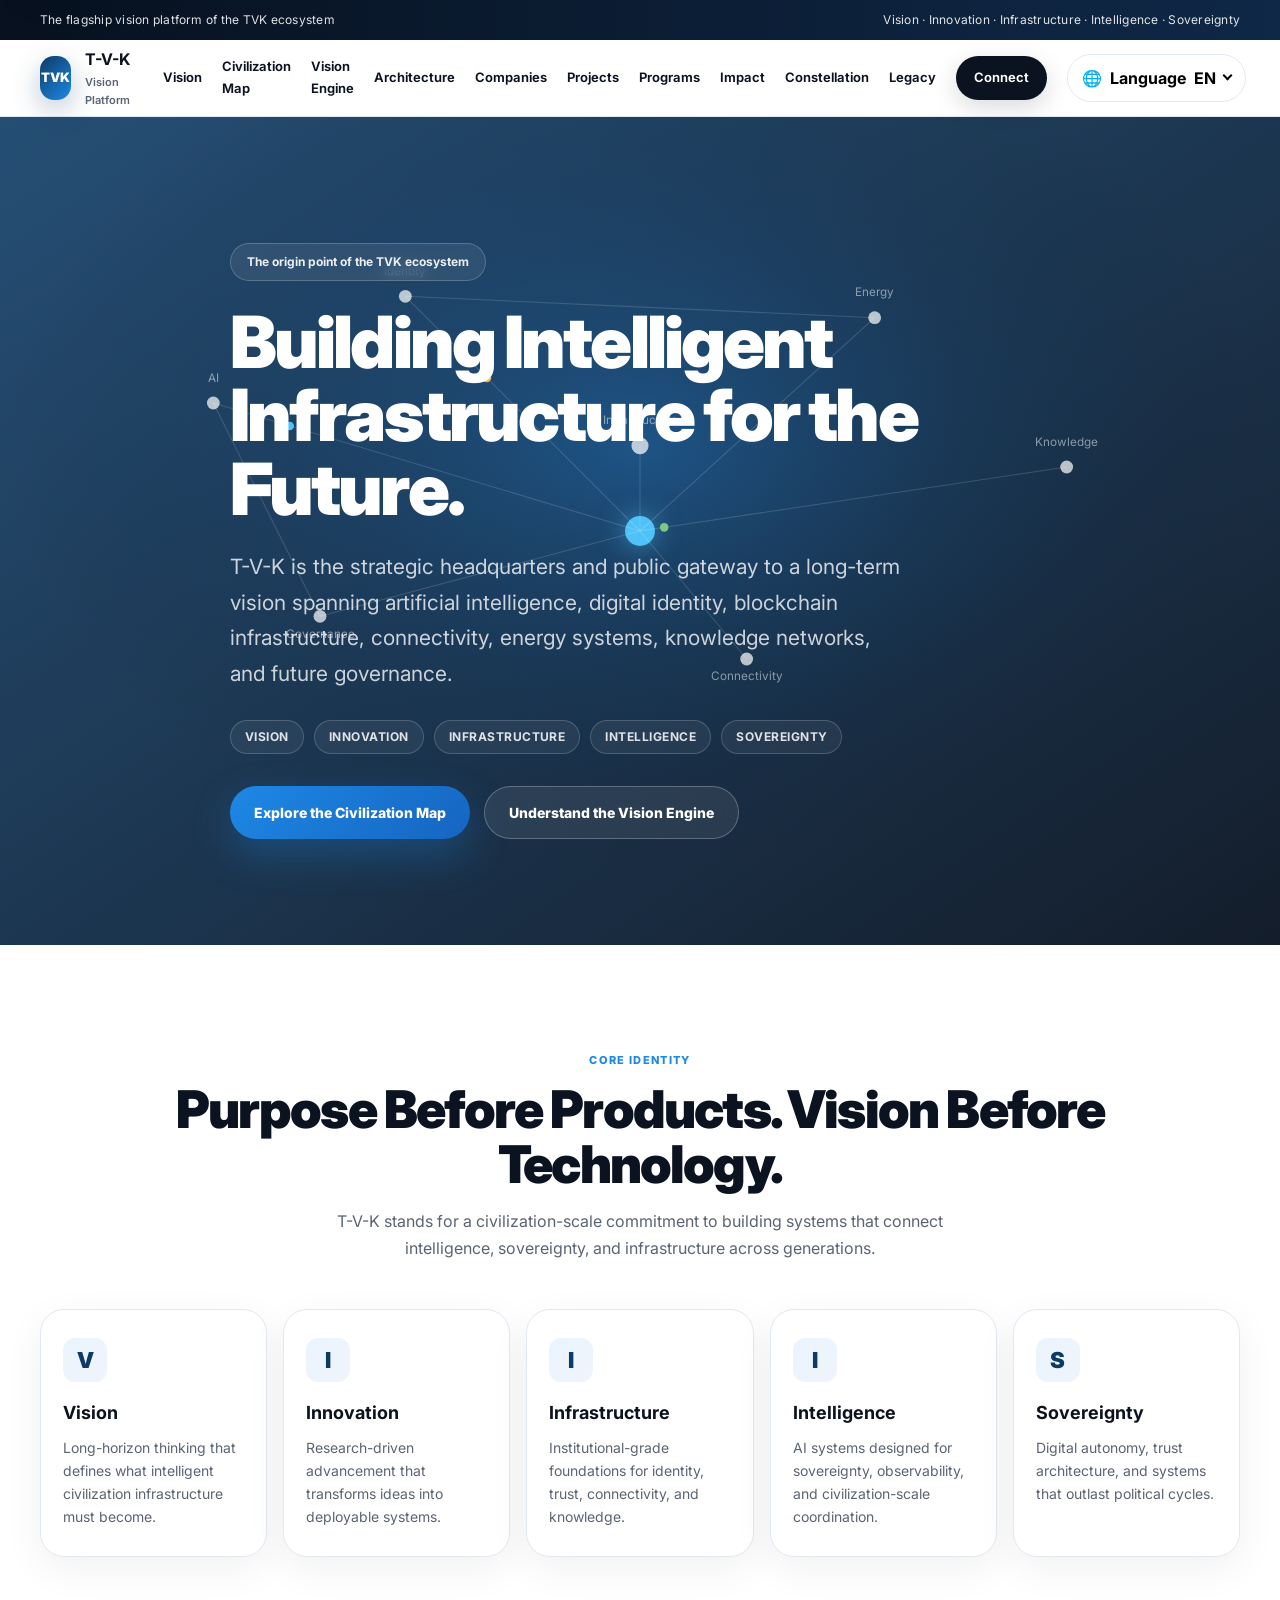
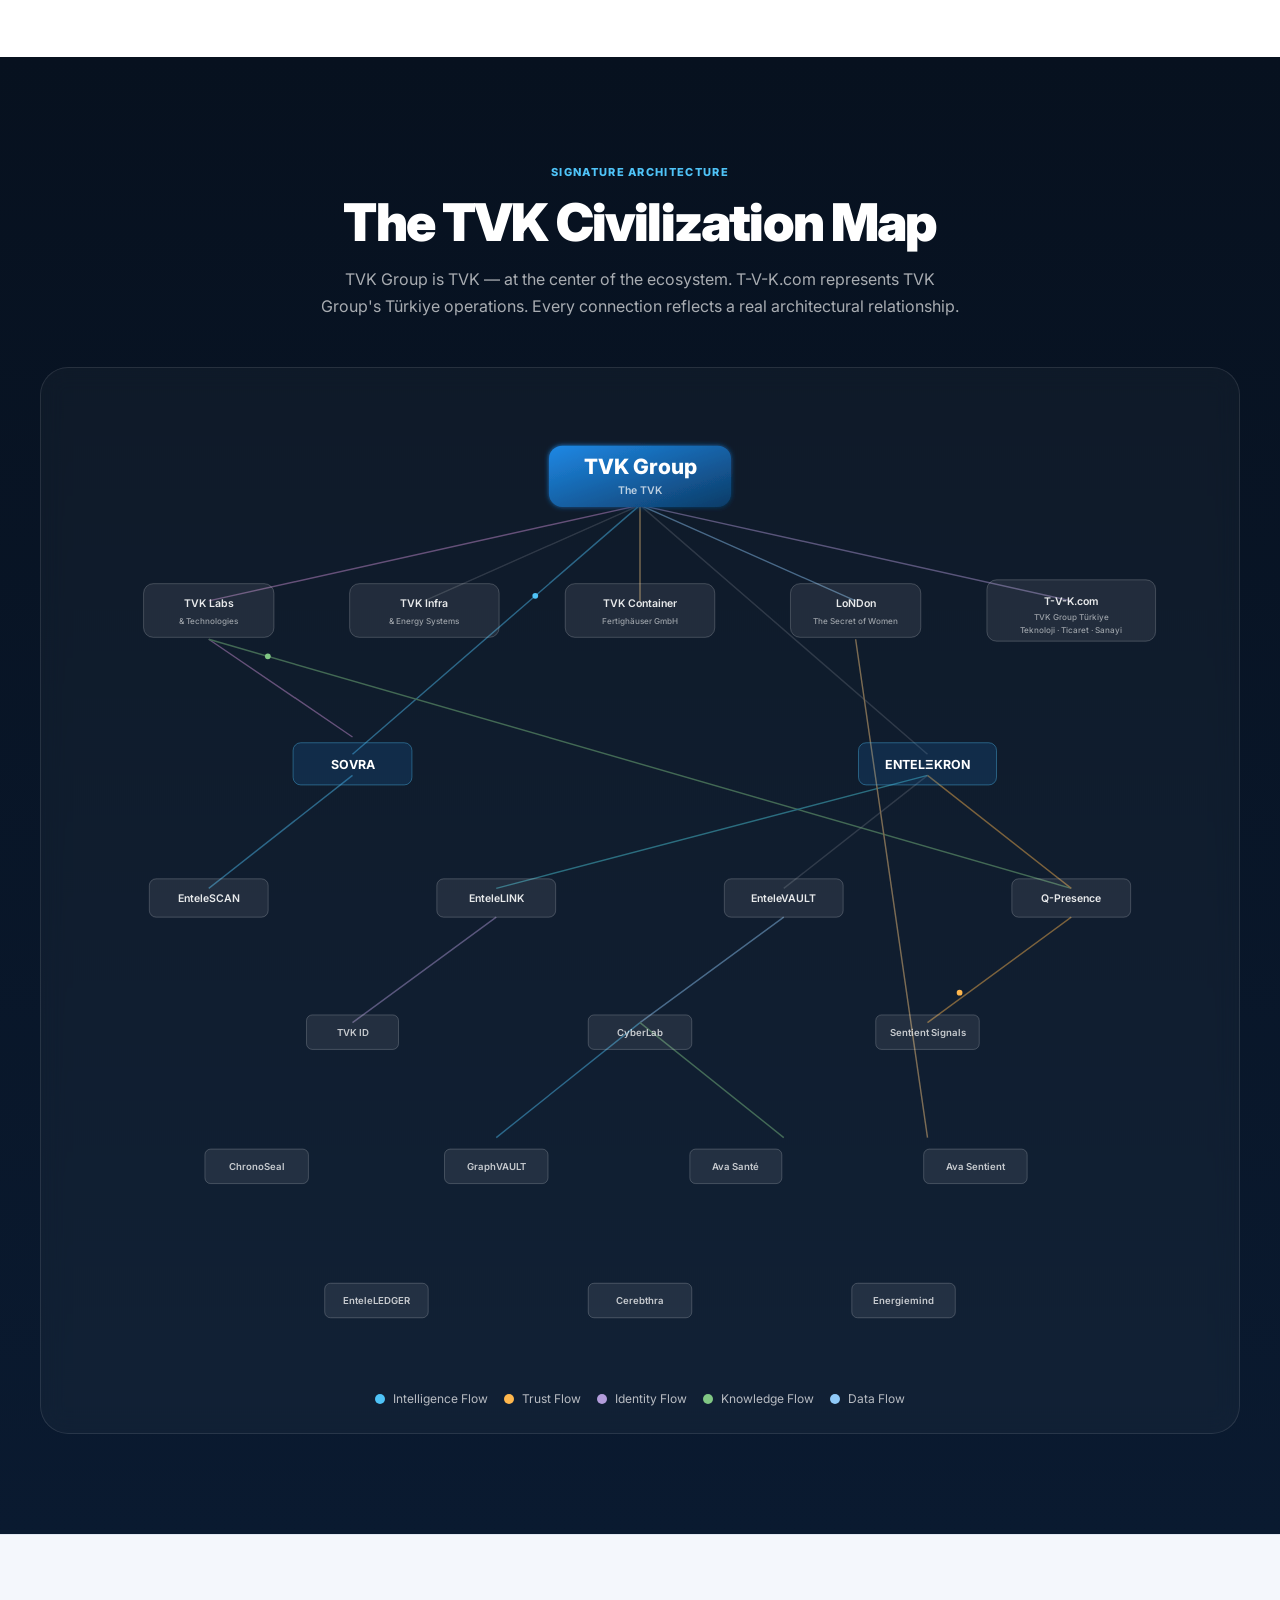
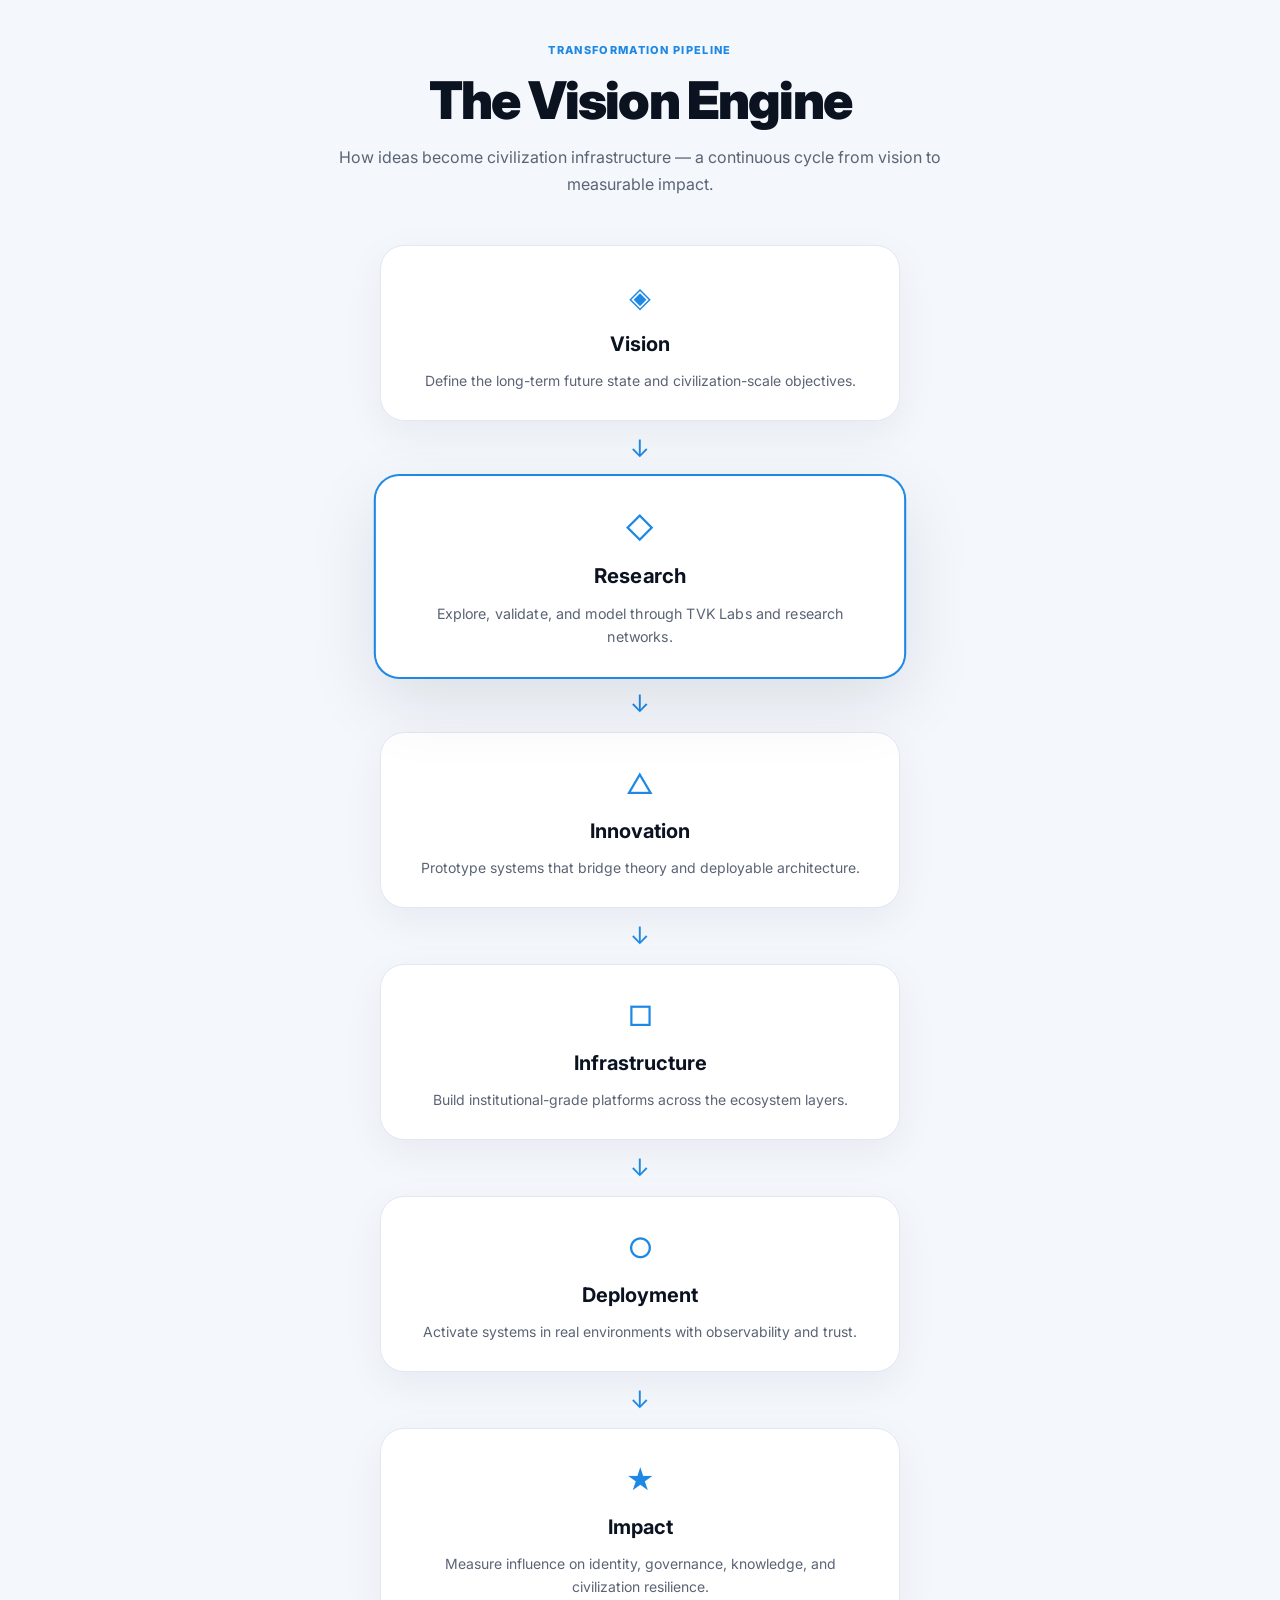
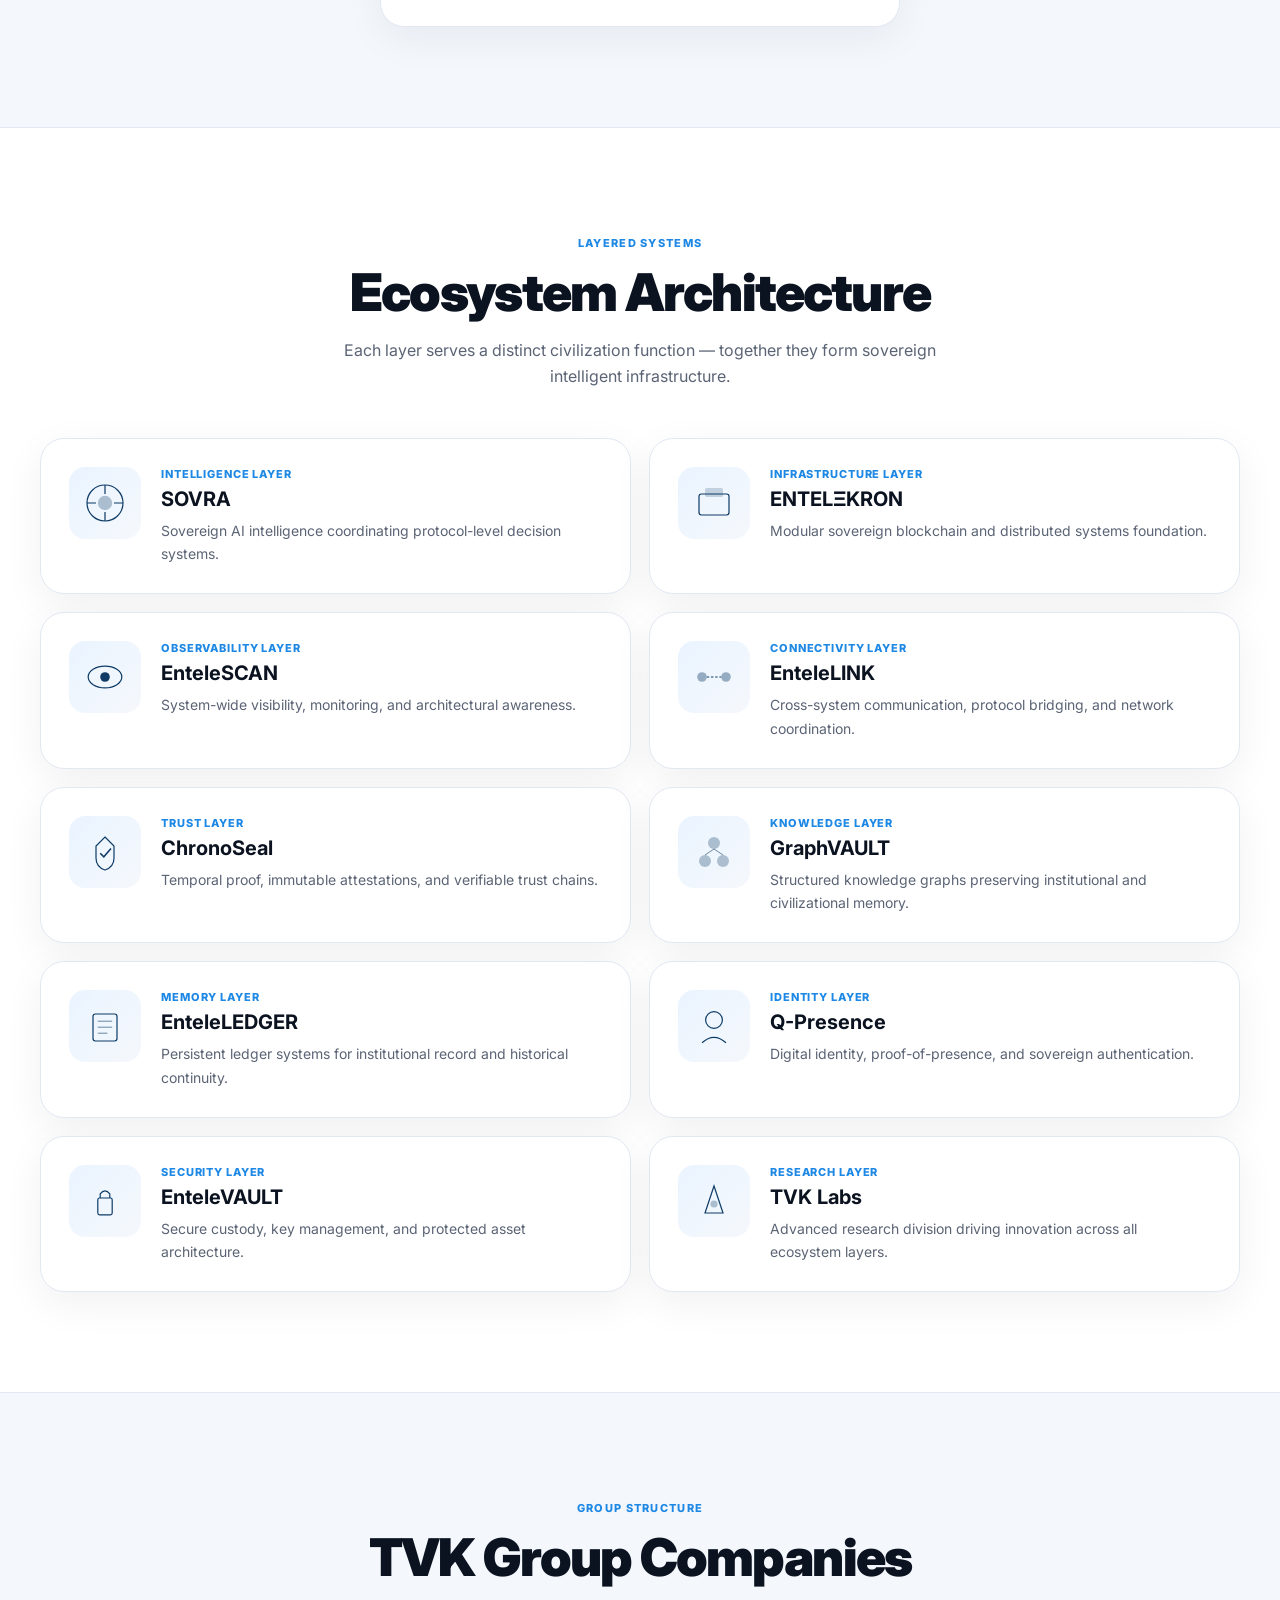
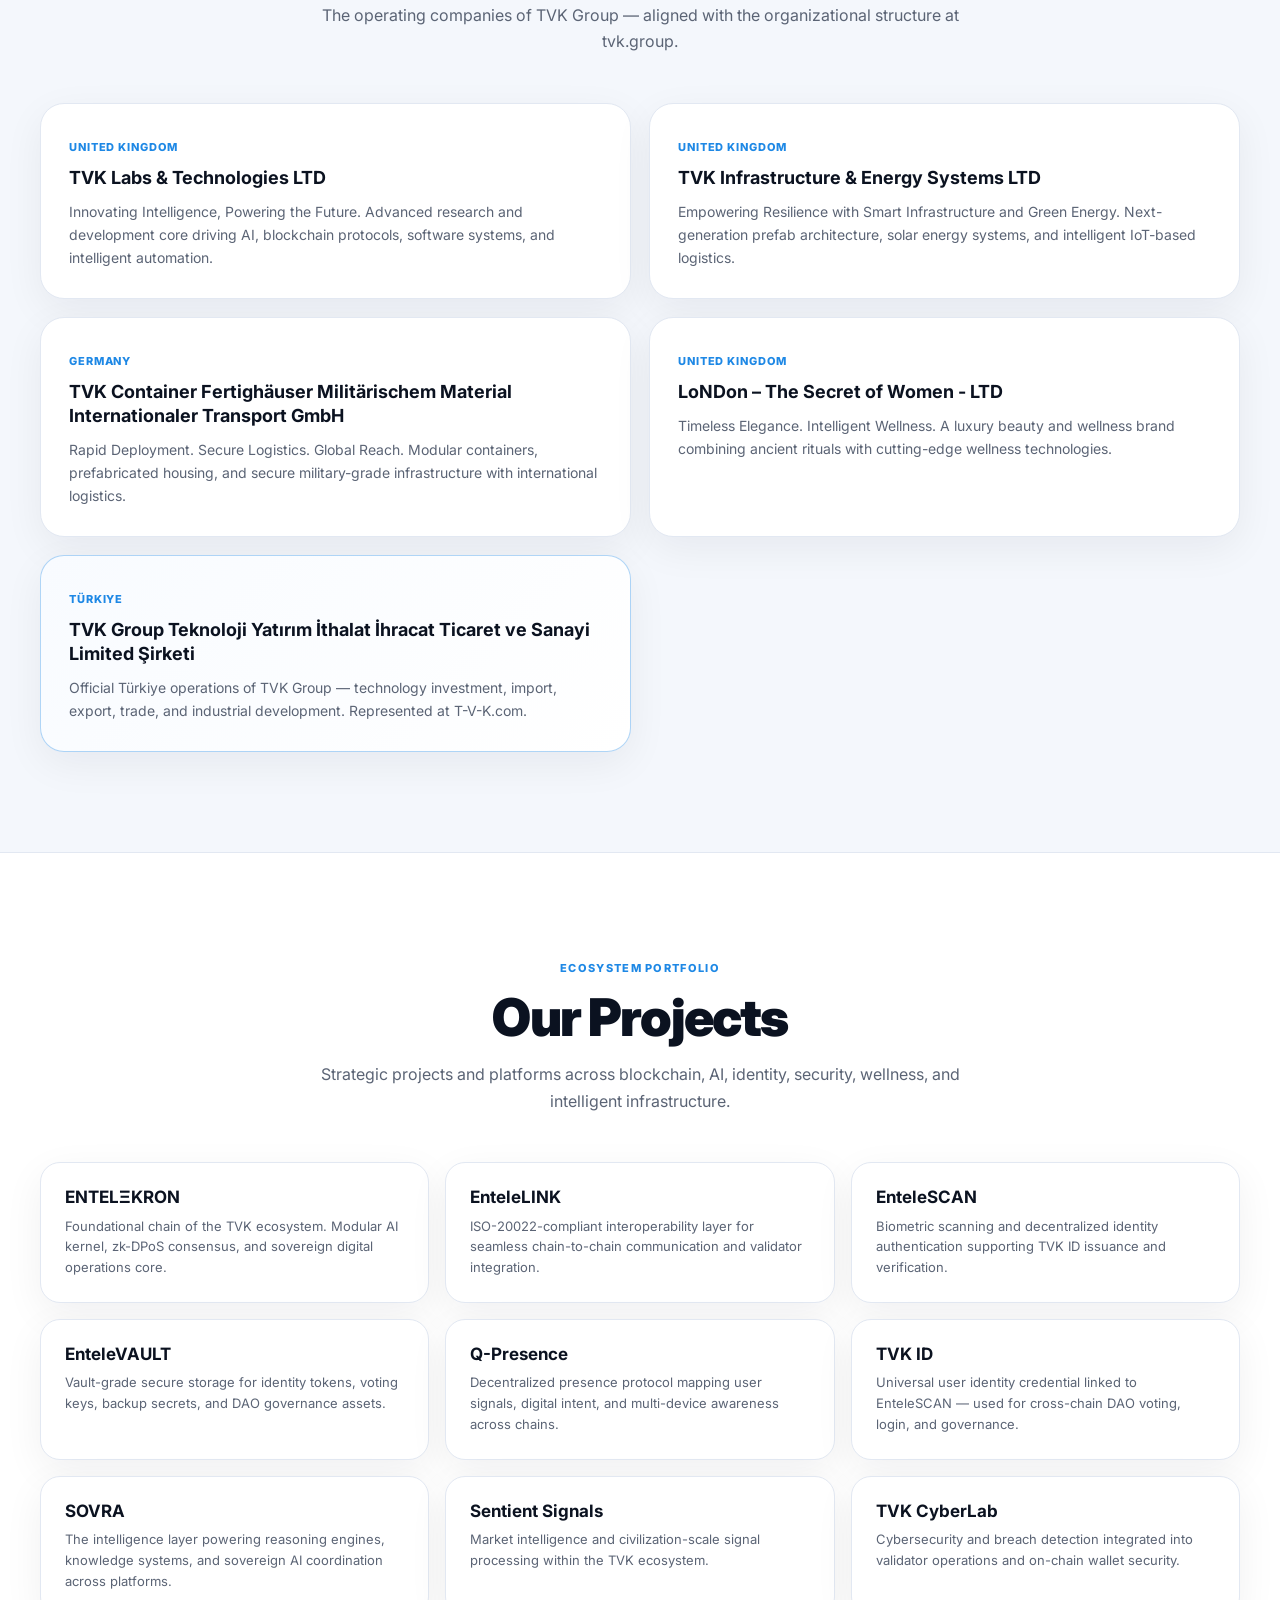
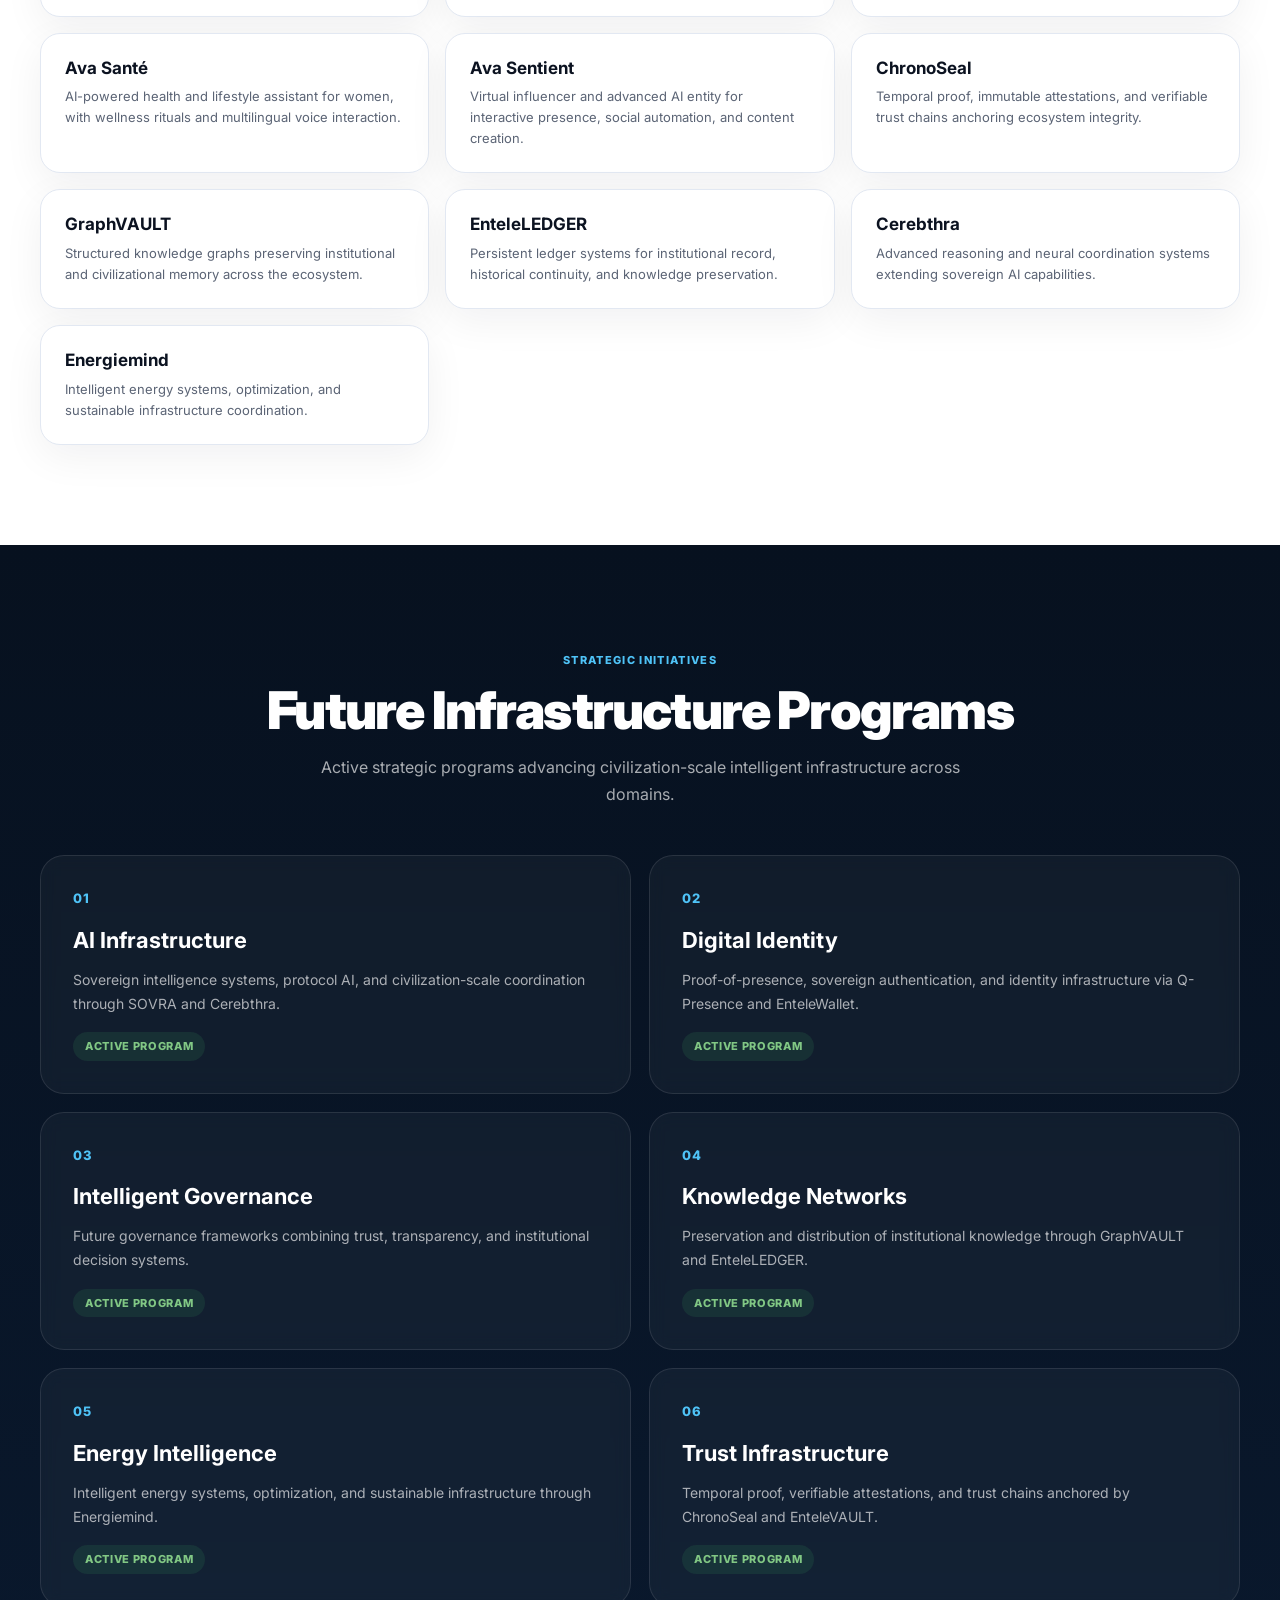
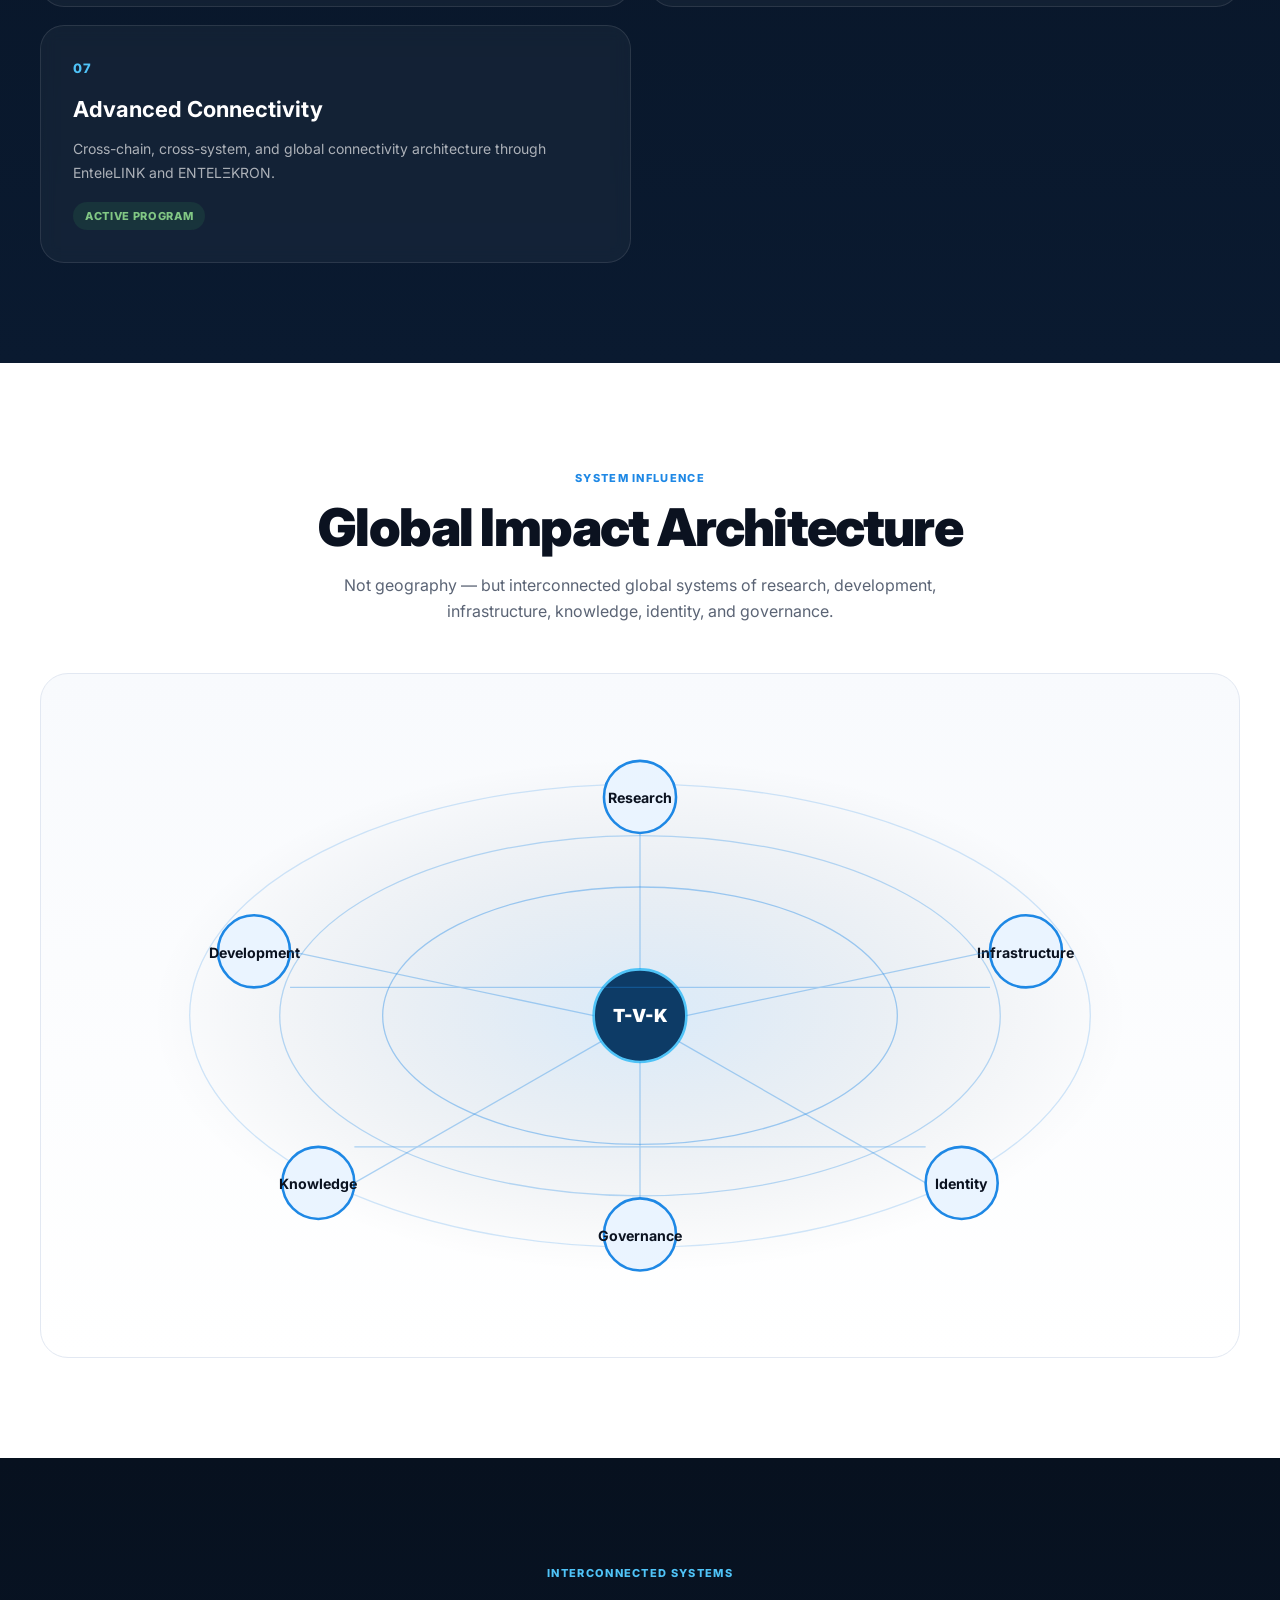
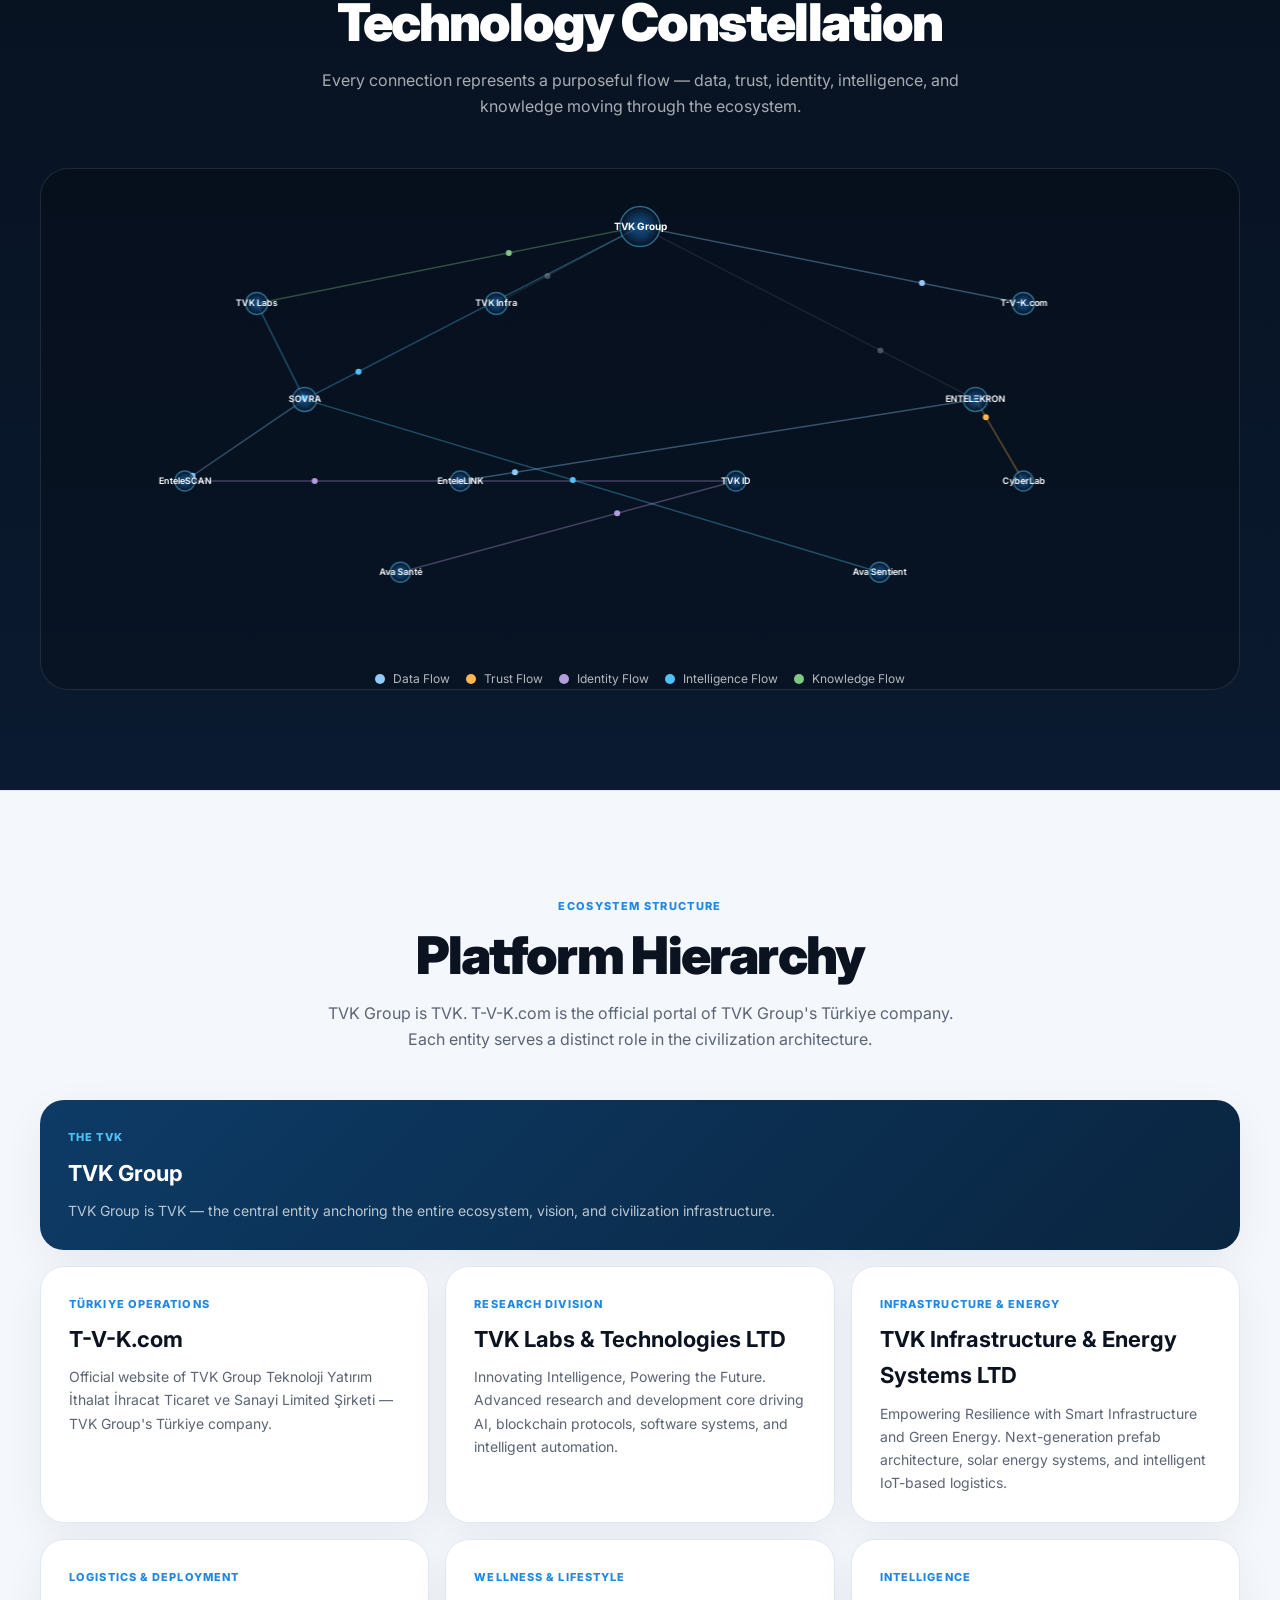
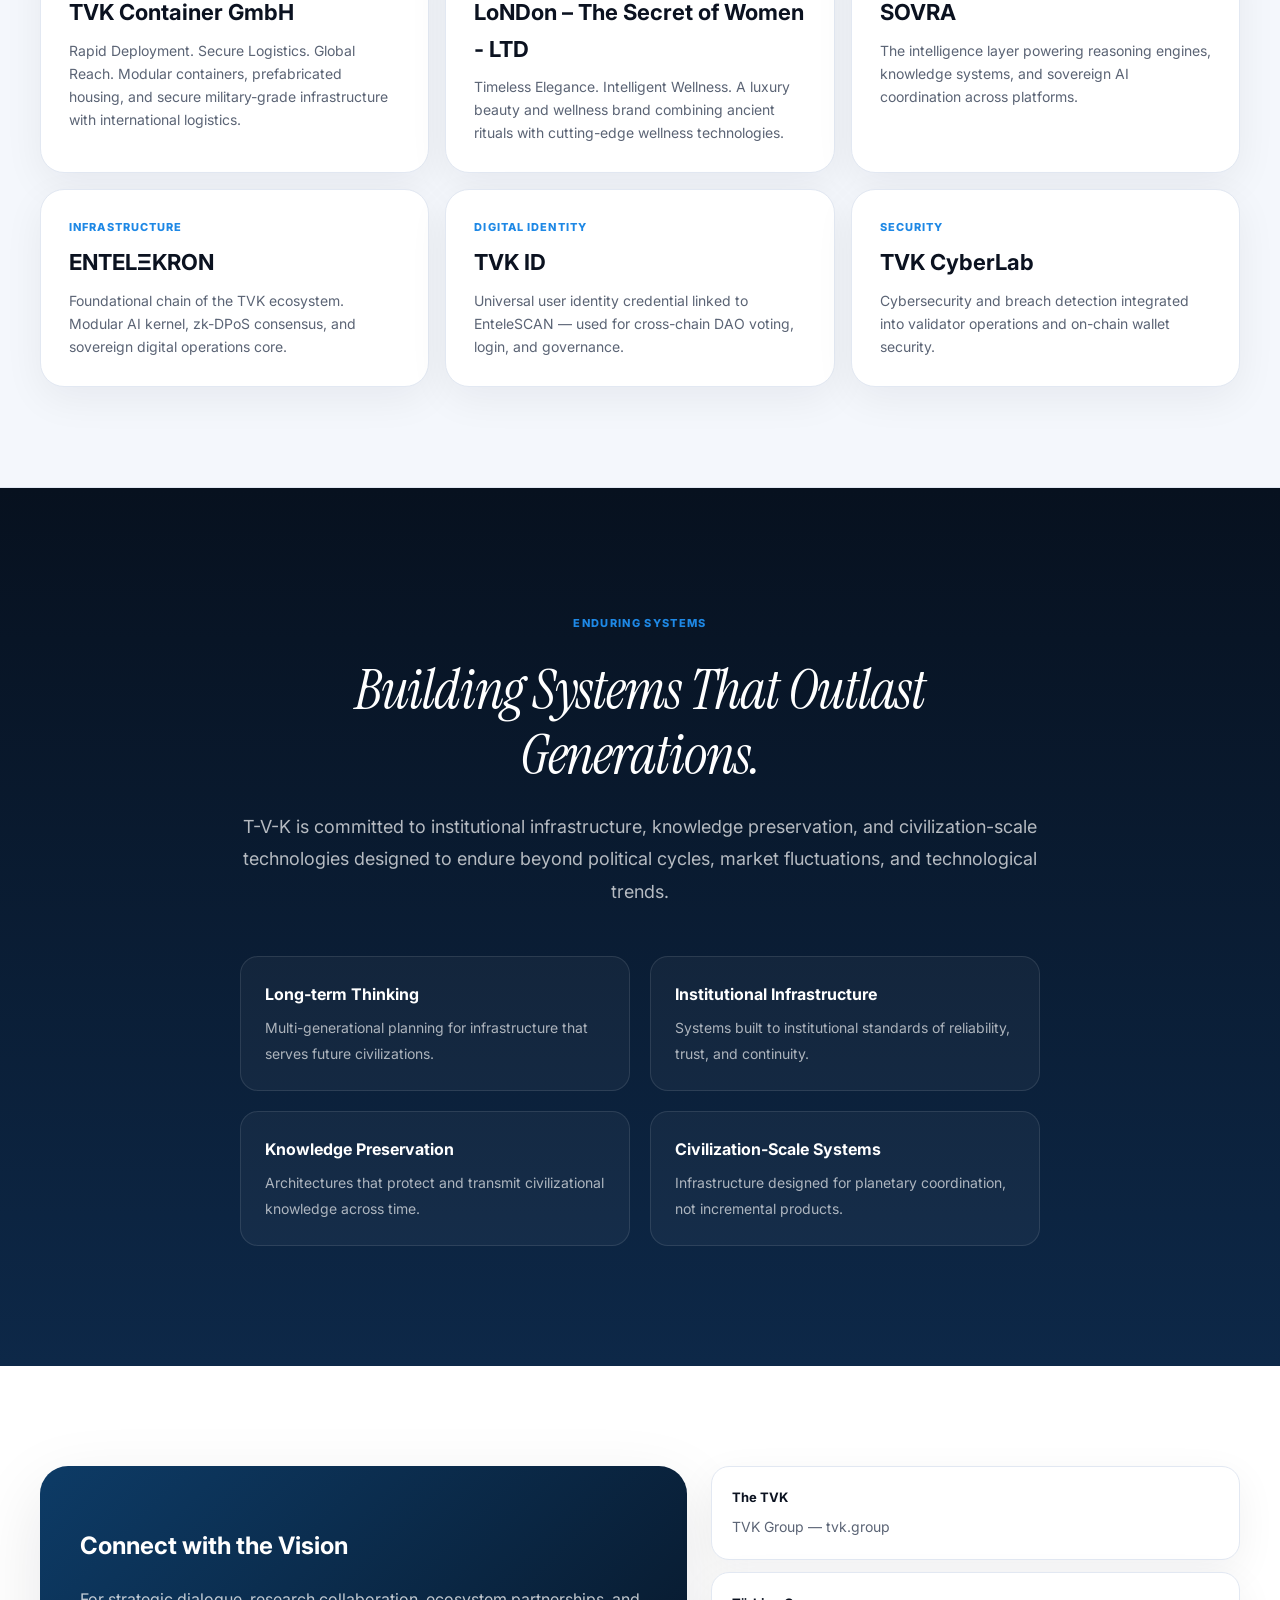
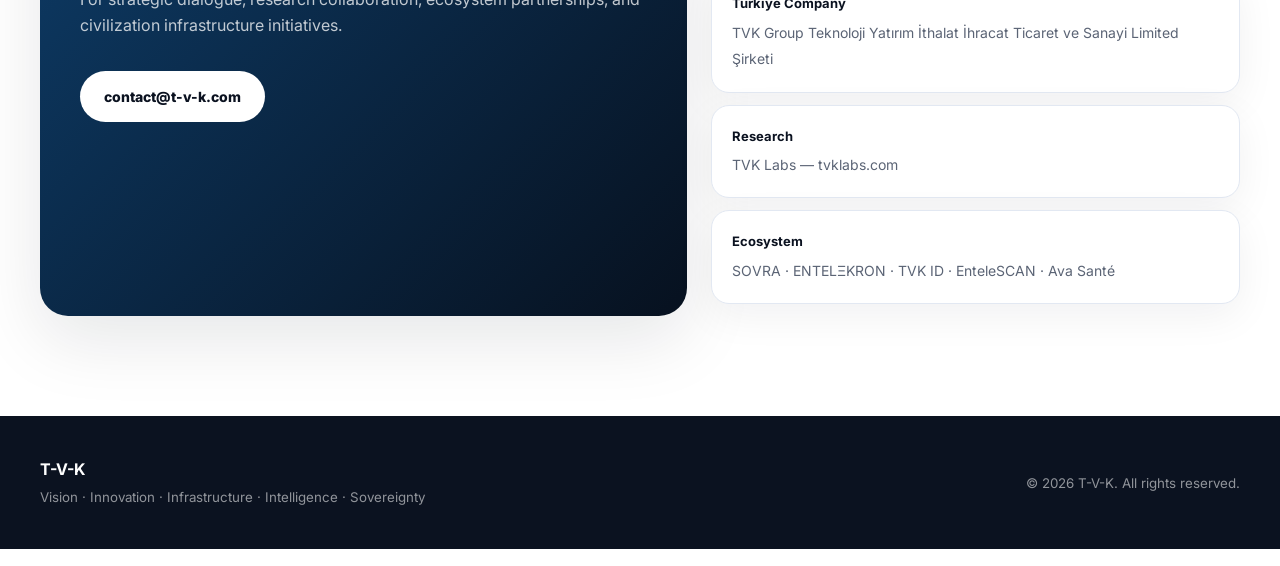
==== commit 08cb9e46: "Add all TVK Group companies and projects from tvk.group - Add TVK Infrastructure & Energy Systems LT" ====
--- a/index.html
+++ b/index.html
@@ -40,6 +40,8 @@
         <a href="#civilization-map" data-i18n="navMap">Civilization Map</a>
         <a href="#vision-engine" data-i18n="navEngine">Vision Engine</a>
         <a href="#architecture" data-i18n="navArchitecture">Architecture</a>
+        <a href="#companies" data-i18n="navCompanies">Companies</a>
+        <a href="#projects" data-i18n="navProjects">Projects</a>
         <a href="#programs" data-i18n="navPrograms">Programs</a>
         <a href="#impact" data-i18n="navImpact">Impact</a>
         <a href="#constellation" data-i18n="navConstellation">Constellation</a>
@@ -167,115 +169,59 @@
           <h2 data-i18n="mapTitle">The TVK Civilization Map</h2>
           <p data-i18n="mapText">TVK Group is TVK — at the center of the ecosystem. T-V-K.com represents TVK Group's Türkiye operations. Every connection reflects a real architectural relationship.</p>
         </div>
-        <div class="map-container reveal">
-          <svg class="civ-map" viewBox="0 0 1100 860" role="img" aria-labelledby="map-title">
+        <div class="map-container reveal map-scroll">
+          <svg class="civ-map" viewBox="0 0 1200 1020" role="img" aria-labelledby="map-title">
             <title id="map-title">TVK Civilization Architecture Map</title>
             <defs>
               <filter id="glow"><feGaussianBlur stdDeviation="3" result="b"/><feMerge><feMergeNode in="b"/><feMergeNode in="SourceGraphic"/></feMerge></filter>
               <linearGradient id="coreGrad" x1="0" y1="0" x2="1" y2="1"><stop offset="0%" stop-color="#1e88e5"/><stop offset="100%" stop-color="#0d3b66"/></linearGradient>
             </defs>
             <g class="map-connections" stroke-width="1.5" fill="none" opacity="0.45">
-              <!-- TVK Group to divisions -->
-              <path class="conn research" d="M550,118 L350,218"/>
-              <path class="conn data" d="M550,118 L750,218"/>
-              <!-- TVK Group to core pillars -->
-              <path class="conn intelligence" d="M550,118 L280,358"/>
-              <path class="conn infrastructure" d="M550,118 L820,358"/>
-              <!-- Labs to intelligence & knowledge -->
-              <path class="conn research" d="M350,238 L280,340"/>
-              <path class="conn knowledge" d="M350,238 L940,498"/>
-              <!-- Intelligence & infrastructure to platform layer -->
-              <path class="conn intelligence" d="M280,376 L160,498"/>
-              <path class="conn connectivity" d="M820,376 L400,498"/>
-              <path class="conn infrastructure" d="M820,376 L940,498"/>
-              <path class="conn trust" d="M280,376 L700,498"/>
-              <!-- Platform to extended ecosystem -->
-              <path class="conn data" d="M160,530 L110,638"/>
-              <path class="conn identity" d="M400,530 L310,638"/>
-              <path class="conn identity" d="M400,530 L490,638"/>
-              <path class="conn knowledge" d="M700,530 L670,638"/>
-              <path class="conn trust" d="M700,530 L830,638"/>
-              <path class="conn data" d="M940,530 L830,630"/>
-              <!-- Extended to energy & signals -->
-              <path class="conn energy" d="M490,666 L430,778"/>
-              <path class="conn intelligence" d="M670,666 L670,778"/>
+              <path class="conn research" d="M600,118 L150,218"/><path class="conn infrastructure" d="M600,118 L375,218"/>
+              <path class="conn energy" d="M600,118 L600,218"/><path class="conn data" d="M600,118 L825,218"/>
+              <path class="conn identity" d="M600,118 L1050,218"/>
+              <path class="conn intelligence" d="M600,118 L300,378"/><path class="conn infrastructure" d="M600,118 L900,378"/>
+              <path class="conn research" d="M150,258 L300,360"/><path class="conn knowledge" d="M150,258 L1050,518"/>
+              <path class="conn intelligence" d="M300,400 L150,518"/><path class="conn connectivity" d="M900,400 L450,518"/>
+              <path class="conn infrastructure" d="M900,400 L750,518"/><path class="conn trust" d="M900,400 L1050,518"/>
+              <path class="conn identity" d="M450,548 L300,658"/><path class="conn data" d="M750,548 L600,658"/>
+              <path class="conn trust" d="M1050,548 L900,658"/><path class="conn intelligence" d="M600,658 L450,778"/>
+              <path class="conn knowledge" d="M600,658 L750,778"/><path class="conn energy" d="M825,258 L900,778"/>
             </g>
-            <circle r="3" fill="#4fc3f7"><animateMotion dur="4s" repeatCount="indefinite" path="M550,118 L280,358 L160,498 L110,638"/></circle>
-            <circle r="3" fill="#ffb74d"><animateMotion dur="5s" repeatCount="indefinite" path="M550,118 L820,358 L700,498 L830,638"/></circle>
-            <circle r="3" fill="#81c784"><animateMotion dur="4.5s" repeatCount="indefinite" path="M350,238 L940,498 L830,638"/></circle>
-            <!-- Core: TVK Group is TVK -->
-            <g class="map-node core" transform="translate(550,88)">
-              <rect x="-88" y="-32" width="176" height="64" rx="14" fill="url(#coreGrad)" filter="url(#glow)"/>
+            <circle r="3" fill="#4fc3f7"><animateMotion dur="4s" repeatCount="indefinite" path="M600,118 L300,378 L150,518 L300,658"/></circle>
+            <circle r="3" fill="#ffb74d"><animateMotion dur="5s" repeatCount="indefinite" path="M600,118 L900,378 L1050,518 L900,658"/></circle>
+            <circle r="3" fill="#81c784"><animateMotion dur="4.5s" repeatCount="indefinite" path="M150,258 L1050,518 L750,778"/></circle>
+            <g class="map-node core" transform="translate(600,88)">
+              <rect x="-95" y="-32" width="190" height="64" rx="14" fill="url(#coreGrad)" filter="url(#glow)"/>
               <text text-anchor="middle" y="-2" fill="#fff" font-weight="800" font-size="22">TVK Group</text>
               <text text-anchor="middle" y="18" fill="rgba(255,255,255,.72)" font-size="11" font-weight="600" data-i18n="mapCoreLabel">The TVK</text>
             </g>
-            <!-- Division layer -->
-            <g class="map-node tier1" transform="translate(350,228)">
-              <rect x="-72" y="-24" width="144" height="48" rx="10" class="node-bg"/>
-              <text text-anchor="middle" y="4" class="node-text">TVK Labs</text>
-            </g>
-            <g class="map-node tier1" transform="translate(750,228)">
-              <rect x="-120" y="-36" width="240" height="72" rx="10" class="node-bg"/>
-              <text text-anchor="middle" y="-6" class="node-text">T-V-K.com</text>
-              <text text-anchor="middle" y="12" class="node-sub" data-i18n="mapTurkiyeLabel">TVK Group Türkiye</text>
-              <text text-anchor="middle" y="28" class="node-sub-sm">Teknoloji · Yatırım · Ticaret · Sanayi</text>
-            </g>
-            <!-- Primary pillars -->
-            <g class="map-node tier2" transform="translate(280,368)">
-              <rect x="-62" y="-22" width="124" height="44" rx="8" class="node-bg accent"/>
-              <text text-anchor="middle" y="5" class="node-text">SOVRA</text>
-            </g>
-            <g class="map-node tier2" transform="translate(820,368)">
-              <rect x="-72" y="-22" width="144" height="44" rx="8" class="node-bg accent"/>
-              <text text-anchor="middle" y="5" class="node-text">ENTELΞKRON</text>
-            </g>
-            <!-- Platform layer -->
-            <g class="map-node tier3" transform="translate(160,508)">
-              <rect x="-62" y="-20" width="124" height="40" rx="7" class="node-bg"/>
-              <text text-anchor="middle" y="4" class="node-text-sm">EnteleSCAN</text>
-            </g>
-            <g class="map-node tier3" transform="translate(400,508)">
-              <rect x="-62" y="-20" width="124" height="40" rx="7" class="node-bg"/>
-              <text text-anchor="middle" y="4" class="node-text-sm">EnteleLINK</text>
-            </g>
-            <g class="map-node tier3" transform="translate(700,508)">
-              <rect x="-62" y="-20" width="124" height="40" rx="7" class="node-bg"/>
-              <text text-anchor="middle" y="4" class="node-text-sm">ChronoSeal</text>
-            </g>
-            <g class="map-node tier3" transform="translate(940,508)">
-              <rect x="-62" y="-20" width="124" height="40" rx="7" class="node-bg"/>
-              <text text-anchor="middle" y="4" class="node-text-sm">GraphVAULT</text>
-            </g>
+            <!-- Group companies (tvk.group) -->
+            <g class="map-node tier1" transform="translate(150,228)"><rect x="-68" y="-28" width="136" height="56" rx="10" class="node-bg"/><text text-anchor="middle" y="-4" class="node-text-sm">TVK Labs</text><text text-anchor="middle" y="14" class="node-sub-sm">&amp; Technologies</text></g>
+            <g class="map-node tier1" transform="translate(375,228)"><rect x="-78" y="-28" width="156" height="56" rx="10" class="node-bg"/><text text-anchor="middle" y="-4" class="node-text-sm">TVK Infra</text><text text-anchor="middle" y="14" class="node-sub-sm">&amp; Energy Systems</text></g>
+            <g class="map-node tier1" transform="translate(600,228)"><rect x="-78" y="-28" width="156" height="56" rx="10" class="node-bg"/><text text-anchor="middle" y="-4" class="node-text-sm">TVK Container</text><text text-anchor="middle" y="14" class="node-sub-sm">Fertighäuser GmbH</text></g>
+            <g class="map-node tier1" transform="translate(825,228)"><rect x="-68" y="-28" width="136" height="56" rx="10" class="node-bg"/><text text-anchor="middle" y="-4" class="node-text-sm">LoNDon</text><text text-anchor="middle" y="14" class="node-sub-sm">The Secret of Women</text></g>
+            <g class="map-node tier1" transform="translate(1050,228)"><rect x="-88" y="-32" width="176" height="64" rx="10" class="node-bg"/><text text-anchor="middle" y="-6" class="node-text-sm">T-V-K.com</text><text text-anchor="middle" y="10" class="node-sub-sm" data-i18n="mapTurkiyeLabel">TVK Group Türkiye</text><text text-anchor="middle" y="24" class="node-sub-sm">Teknoloji · Ticaret · Sanayi</text></g>
+            <!-- Core pillars -->
+            <g class="map-node tier2" transform="translate(300,388)"><rect x="-62" y="-22" width="124" height="44" rx="8" class="node-bg accent"/><text text-anchor="middle" y="5" class="node-text">SOVRA</text></g>
+            <g class="map-node tier2" transform="translate(900,388)"><rect x="-72" y="-22" width="144" height="44" rx="8" class="node-bg accent"/><text text-anchor="middle" y="5" class="node-text">ENTELΞKRON</text></g>
+            <!-- Platform projects -->
+            <g class="map-node tier3" transform="translate(150,528)"><rect x="-62" y="-20" width="124" height="40" rx="7" class="node-bg"/><text text-anchor="middle" y="4" class="node-text-sm">EnteleSCAN</text></g>
+            <g class="map-node tier3" transform="translate(450,528)"><rect x="-62" y="-20" width="124" height="40" rx="7" class="node-bg"/><text text-anchor="middle" y="4" class="node-text-sm">EnteleLINK</text></g>
+            <g class="map-node tier3" transform="translate(750,528)"><rect x="-62" y="-20" width="124" height="40" rx="7" class="node-bg"/><text text-anchor="middle" y="4" class="node-text-sm">EnteleVAULT</text></g>
+            <g class="map-node tier3" transform="translate(1050,528)"><rect x="-62" y="-20" width="124" height="40" rx="7" class="node-bg"/><text text-anchor="middle" y="4" class="node-text-sm">Q-Presence</text></g>
+            <!-- Identity, security, intelligence projects -->
+            <g class="map-node tier4" transform="translate(300,668)"><rect x="-48" y="-18" width="96" height="36" rx="6" class="node-bg"/><text text-anchor="middle" y="4" class="node-text-xs">TVK ID</text></g>
+            <g class="map-node tier4" transform="translate(600,668)"><rect x="-54" y="-18" width="108" height="36" rx="6" class="node-bg"/><text text-anchor="middle" y="4" class="node-text-xs">CyberLab</text></g>
+            <g class="map-node tier4" transform="translate(900,668)"><rect x="-54" y="-18" width="108" height="36" rx="6" class="node-bg"/><text text-anchor="middle" y="4" class="node-text-xs">Sentient Signals</text></g>
             <!-- Extended ecosystem -->
-            <g class="map-node tier4" transform="translate(110,648)">
-              <rect x="-54" y="-18" width="108" height="36" rx="6" class="node-bg"/>
-              <text text-anchor="middle" y="4" class="node-text-xs">EnteleVAULT</text>
-            </g>
-            <g class="map-node tier4" transform="translate(310,648)">
-              <rect x="-54" y="-18" width="108" height="36" rx="6" class="node-bg"/>
-              <text text-anchor="middle" y="4" class="node-text-xs">Q-Presence</text>
-            </g>
-            <g class="map-node tier4" transform="translate(490,648)">
-              <rect x="-54" y="-18" width="108" height="36" rx="6" class="node-bg"/>
-              <text text-anchor="middle" y="4" class="node-text-xs">EnteleWallet</text>
-            </g>
-            <g class="map-node tier4" transform="translate(670,648)">
-              <rect x="-54" y="-18" width="108" height="36" rx="6" class="node-bg"/>
-              <text text-anchor="middle" y="4" class="node-text-xs">EnteleLEDGER</text>
-            </g>
-            <g class="map-node tier4" transform="translate(830,648)">
-              <rect x="-54" y="-18" width="108" height="36" rx="6" class="node-bg"/>
-              <text text-anchor="middle" y="4" class="node-text-xs">Cerebthra</text>
-            </g>
-            <!-- Energy & signals -->
-            <g class="map-node tier5" transform="translate(430,788)">
-              <rect x="-58" y="-18" width="116" height="36" rx="6" class="node-bg"/>
-              <text text-anchor="middle" y="4" class="node-text-xs">Energiemind</text>
-            </g>
-            <g class="map-node tier5" transform="translate(670,788)">
-              <rect x="-68" y="-18" width="136" height="36" rx="6" class="node-bg"/>
-              <text text-anchor="middle" y="4" class="node-text-xs">Sentient Signals</text>
-            </g>
+            <g class="map-node tier5" transform="translate(200,808)"><rect x="-54" y="-18" width="108" height="36" rx="6" class="node-bg"/><text text-anchor="middle" y="4" class="node-text-xs">ChronoSeal</text></g>
+            <g class="map-node tier5" transform="translate(450,808)"><rect x="-54" y="-18" width="108" height="36" rx="6" class="node-bg"/><text text-anchor="middle" y="4" class="node-text-xs">GraphVAULT</text></g>
+            <g class="map-node tier5" transform="translate(700,808)"><rect x="-48" y="-18" width="96" height="36" rx="6" class="node-bg"/><text text-anchor="middle" y="4" class="node-text-xs">Ava Santé</text></g>
+            <g class="map-node tier5" transform="translate(950,808)"><rect x="-54" y="-18" width="108" height="36" rx="6" class="node-bg"/><text text-anchor="middle" y="4" class="node-text-xs">Ava Sentient</text></g>
+            <g class="map-node tier5" transform="translate(325,948)"><rect x="-54" y="-18" width="108" height="36" rx="6" class="node-bg"/><text text-anchor="middle" y="4" class="node-text-xs">EnteleLEDGER</text></g>
+            <g class="map-node tier5" transform="translate(600,948)"><rect x="-54" y="-18" width="108" height="36" rx="6" class="node-bg"/><text text-anchor="middle" y="4" class="node-text-xs">Cerebthra</text></g>
+            <g class="map-node tier5" transform="translate(875,948)"><rect x="-54" y="-18" width="108" height="36" rx="6" class="node-bg"/><text text-anchor="middle" y="4" class="node-text-xs">Energiemind</text></g>
           </svg>
           <div class="map-legend">
             <span class="legend-item"><i class="dot intelligence"></i><span data-i18n="flowIntelligence">Intelligence Flow</span></span>
@@ -425,6 +371,73 @@
               <p data-i18n="layerResearchDesc">Advanced research division driving innovation across all ecosystem layers.</p>
             </div>
           </article>
+        </div>
+      </div>
+    </section>
+
+    <!-- TVK GROUP COMPANIES -->
+    <section class="section soft" id="companies">
+      <div class="wrap">
+        <div class="head center">
+          <span class="section-tag" data-i18n="companiesTag">Group Structure</span>
+          <h2 data-i18n="companiesTitle">TVK Group Companies</h2>
+          <p data-i18n="companiesText">The operating companies of TVK Group — aligned with the organizational structure at tvk.group.</p>
+        </div>
+        <div class="companies-grid">
+          <article class="company-card reveal">
+            <span class="company-region" data-i18n="companyLabsRegion">United Kingdom</span>
+            <h3 data-i18n="companyLabsName">TVK Labs &amp; Technologies LTD</h3>
+            <p data-i18n="companyLabsDesc">Innovating Intelligence, Powering the Future. Advanced research and development core driving AI, blockchain protocols, software systems, and intelligent automation.</p>
+          </article>
+          <article class="company-card reveal">
+            <span class="company-region" data-i18n="companyInfraRegion">United Kingdom</span>
+            <h3 data-i18n="companyInfraName">TVK Infrastructure &amp; Energy Systems LTD</h3>
+            <p data-i18n="companyInfraDesc">Empowering Resilience with Smart Infrastructure and Green Energy. Next-generation prefab architecture, solar energy systems, and intelligent IoT-based logistics.</p>
+          </article>
+          <article class="company-card reveal">
+            <span class="company-region" data-i18n="companyContainerRegion">Germany</span>
+            <h3 data-i18n="companyContainerName">TVK Container Fertighäuser Militärischem Material Internationaler Transport GmbH</h3>
+            <p data-i18n="companyContainerDesc">Rapid Deployment. Secure Logistics. Global Reach. Modular containers, prefabricated housing, and secure military-grade infrastructure with international logistics.</p>
+          </article>
+          <article class="company-card reveal">
+            <span class="company-region" data-i18n="companyLondonRegion">United Kingdom</span>
+            <h3 data-i18n="companyLondonName">LoNDon – The Secret of Women - LTD</h3>
+            <p data-i18n="companyLondonDesc">Timeless Elegance. Intelligent Wellness. A luxury beauty and wellness brand combining ancient rituals with cutting-edge wellness technologies.</p>
+          </article>
+          <article class="company-card reveal highlight">
+            <span class="company-region" data-i18n="companyTurkiyeRegion">Türkiye</span>
+            <h3 data-i18n="companyTurkiyeName">TVK Group Teknoloji Yatırım İthalat İhracat Ticaret ve Sanayi Limited Şirketi</h3>
+            <p data-i18n="companyTurkiyeDesc">Official Türkiye operations of TVK Group — technology investment, import, export, trade, and industrial development. Represented at T-V-K.com.</p>
+          </article>
+        </div>
+      </div>
+    </section>
+
+    <!-- ECOSYSTEM PROJECTS -->
+    <section class="section" id="projects">
+      <div class="wrap">
+        <div class="head center">
+          <span class="section-tag" data-i18n="projectsTag">Ecosystem Portfolio</span>
+          <h2 data-i18n="projectsTitle">Our Projects</h2>
+          <p data-i18n="projectsText">Strategic projects and platforms across blockchain, AI, identity, security, wellness, and intelligent infrastructure.</p>
+        </div>
+        <div class="projects-grid">
+          <article class="project-card reveal"><h3>ENTELΞKRON</h3><p data-i18n="projectEntelekronDesc">Foundational chain of the TVK ecosystem. Modular AI kernel, zk-DPoS consensus, and sovereign digital operations core.</p></article>
+          <article class="project-card reveal"><h3>EnteleLINK</h3><p data-i18n="projectEntelelinkDesc">ISO-20022-compliant interoperability layer for seamless chain-to-chain communication and validator integration.</p></article>
+          <article class="project-card reveal"><h3>EnteleSCAN</h3><p data-i18n="projectEntelscanDesc">Biometric scanning and decentralized identity authentication supporting TVK ID issuance and verification.</p></article>
+          <article class="project-card reveal"><h3>EnteleVAULT</h3><p data-i18n="projectEntelevaultDesc">Vault-grade secure storage for identity tokens, voting keys, backup secrets, and DAO governance assets.</p></article>
+          <article class="project-card reveal"><h3>Q-Presence</h3><p data-i18n="projectQpresenceDesc">Decentralized presence protocol mapping user signals, digital intent, and multi-device awareness across chains.</p></article>
+          <article class="project-card reveal"><h3>TVK ID</h3><p data-i18n="projectTvkidDesc">Universal user identity credential linked to EnteleSCAN — used for cross-chain DAO voting, login, and governance.</p></article>
+          <article class="project-card reveal"><h3>SOVRA</h3><p data-i18n="projectSovraDesc">The intelligence layer powering reasoning engines, knowledge systems, and sovereign AI coordination across platforms.</p></article>
+          <article class="project-card reveal"><h3>Sentient Signals</h3><p data-i18n="projectSignalsDesc">Market intelligence and civilization-scale signal processing within the TVK ecosystem.</p></article>
+          <article class="project-card reveal"><h3>TVK CyberLab</h3><p data-i18n="projectCyberlabDesc">Cybersecurity and breach detection integrated into validator operations and on-chain wallet security.</p></article>
+          <article class="project-card reveal"><h3>Ava Santé</h3><p data-i18n="projectAvasanteDesc">AI-powered health and lifestyle assistant for women, with wellness rituals and multilingual voice interaction.</p></article>
+          <article class="project-card reveal"><h3>Ava Sentient</h3><p data-i18n="projectAvasentientDesc">Virtual influencer and advanced AI entity for interactive presence, social automation, and content creation.</p></article>
+          <article class="project-card reveal"><h3>ChronoSeal</h3><p data-i18n="projectChronosealDesc">Temporal proof, immutable attestations, and verifiable trust chains anchoring ecosystem integrity.</p></article>
+          <article class="project-card reveal"><h3>GraphVAULT</h3><p data-i18n="projectGraphvaultDesc">Structured knowledge graphs preserving institutional and civilizational memory across the ecosystem.</p></article>
+          <article class="project-card reveal"><h3>EnteleLEDGER</h3><p data-i18n="projectEnteleledgerDesc">Persistent ledger systems for institutional record, historical continuity, and knowledge preservation.</p></article>
+          <article class="project-card reveal"><h3>Cerebthra</h3><p data-i18n="projectCerebthraDesc">Advanced reasoning and neural coordination systems extending sovereign AI capabilities.</p></article>
+          <article class="project-card reveal"><h3>Energiemind</h3><p data-i18n="projectEnergiemindDesc">Intelligent energy systems, optimization, and sustainable infrastructure coordination.</p></article>
         </div>
       </div>
     </section>
@@ -569,29 +582,44 @@
             <p data-i18n="roleTurkiyeDesc">Official website of TVK Group Teknoloji Yatırım İthalat İhracat Ticaret ve Sanayi Limited Şirketi — TVK Group's Türkiye company.</p>
           </article>
           <article class="hierarchy-card reveal">
-            <span class="hierarchy-role" data-i18n="roleLabs">Research Division</span>
-            <h3>TVK Labs</h3>
-            <p data-i18n="roleLabsDesc">Advanced research driving innovation across all layers.</p>
+            <span class="hierarchy-role" data-i18n="roleLabs">Research &amp; Technology</span>
+            <h3 data-i18n="companyLabsName">TVK Labs &amp; Technologies LTD</h3>
+            <p data-i18n="companyLabsDesc">Innovating Intelligence, Powering the Future. Advanced research and development core driving AI, blockchain protocols, software systems, and intelligent automation.</p>
+          </article>
+          <article class="hierarchy-card reveal">
+            <span class="hierarchy-role" data-i18n="roleInfra">Infrastructure &amp; Energy</span>
+            <h3 data-i18n="companyInfraName">TVK Infrastructure &amp; Energy Systems LTD</h3>
+            <p data-i18n="companyInfraDesc">Empowering Resilience with Smart Infrastructure and Green Energy. Next-generation prefab architecture, solar energy systems, and intelligent IoT-based logistics.</p>
+          </article>
+          <article class="hierarchy-card reveal">
+            <span class="hierarchy-role" data-i18n="roleContainer">Logistics &amp; Deployment</span>
+            <h3 data-i18n="companyContainerShort">TVK Container GmbH</h3>
+            <p data-i18n="companyContainerDesc">Rapid Deployment. Secure Logistics. Global Reach. Modular containers, prefabricated housing, and secure military-grade infrastructure with international logistics.</p>
+          </article>
+          <article class="hierarchy-card reveal">
+            <span class="hierarchy-role" data-i18n="roleLondon">Wellness &amp; Lifestyle</span>
+            <h3 data-i18n="companyLondonName">LoNDon – The Secret of Women - LTD</h3>
+            <p data-i18n="companyLondonDesc">Timeless Elegance. Intelligent Wellness. A luxury beauty and wellness brand combining ancient rituals with cutting-edge wellness technologies.</p>
           </article>
           <article class="hierarchy-card reveal">
             <span class="hierarchy-role" data-i18n="roleIntelligence">Intelligence</span>
             <h3>SOVRA</h3>
-            <p data-i18n="roleIntelligenceDesc">Sovereign AI and protocol intelligence layer.</p>
+            <p data-i18n="projectSovraDesc">The intelligence layer powering reasoning engines, knowledge systems, and sovereign AI coordination across platforms.</p>
           </article>
           <article class="hierarchy-card reveal">
             <span class="hierarchy-role" data-i18n="roleInfrastructure">Infrastructure</span>
             <h3>ENTELΞKRON</h3>
-            <p data-i18n="roleInfrastructureDesc">Modular sovereign blockchain and distributed systems.</p>
-          </article>
-          <article class="hierarchy-card reveal">
-            <span class="hierarchy-role" data-i18n="roleObservability">Observability</span>
-            <h3>EnteleSCAN</h3>
-            <p data-i18n="roleObservabilityDesc">System-wide visibility and architectural awareness.</p>
-          </article>
-          <article class="hierarchy-card reveal">
-            <span class="hierarchy-role" data-i18n="roleConnectivity">Connectivity</span>
-            <h3>EnteleLINK</h3>
-            <p data-i18n="roleConnectivityDesc">Cross-system communication and protocol bridging.</p>
+            <p data-i18n="projectEntelekronDesc">Foundational chain of the TVK ecosystem. Modular AI kernel, zk-DPoS consensus, and sovereign digital operations core.</p>
+          </article>
+          <article class="hierarchy-card reveal">
+            <span class="hierarchy-role" data-i18n="roleIdentity">Digital Identity</span>
+            <h3>TVK ID</h3>
+            <p data-i18n="projectTvkidDesc">Universal user identity credential linked to EnteleSCAN — used for cross-chain DAO voting, login, and governance.</p>
+          </article>
+          <article class="hierarchy-card reveal">
+            <span class="hierarchy-role" data-i18n="roleSecurity">Security</span>
+            <h3>TVK CyberLab</h3>
+            <p data-i18n="projectCyberlabDesc">Cybersecurity and breach detection integrated into validator operations and on-chain wallet security.</p>
           </article>
         </div>
       </div>
@@ -628,7 +656,7 @@
           <div class="info-card"><b data-i18n="contactGroup">The TVK</b><span>TVK Group — tvk.group</span></div>
           <div class="info-card"><b data-i18n="contactTurkiye">Türkiye Company</b><span data-i18n="contactTurkiyeValue">TVK Group Teknoloji Yatırım İthalat İhracat Ticaret ve Sanayi Limited Şirketi</span></div>
           <div class="info-card"><b data-i18n="contactLabs">Research</b><span>TVK Labs — tvklabs.com</span></div>
-          <div class="info-card"><b data-i18n="contactDomains">Ecosystem</b><span>SOVRA · ENTELΞKRON · EnteleSCAN · EnteleLINK</span></div>
+          <div class="info-card"><b data-i18n="contactDomains">Ecosystem</b><span>SOVRA · ENTELΞKRON · TVK ID · EnteleSCAN · Ava Santé</span></div>
         </div>
       </div>
     </section>
--- a/css/main.css
+++ b/css/main.css
@@ -228,7 +228,46 @@
 .node-text-xs { fill: rgba(255,255,255,.75); font-size: 10px; font-weight: 600; font-family: var(--font); }
 .node-sub { fill: rgba(255,255,255,.82); font-size: 10px; font-weight: 600; font-family: var(--font); }
 .node-sub-sm { fill: rgba(255,255,255,.55); font-size: 8.5px; font-weight: 500; font-family: var(--font); }
-.civ-map { min-height: 520px; }
+.civ-map { min-height: 520px; min-width: 900px; }
+.map-scroll { overflow-x: auto; -webkit-overflow-scrolling: touch; }
+
+/* Companies */
+.companies-grid {
+  display: grid; grid-template-columns: repeat(2, 1fr); gap: 18px;
+}
+.company-card {
+  padding: 28px; border-radius: var(--radius);
+  border: 1px solid var(--line); background: #fff;
+  box-shadow: var(--shadow-soft);
+}
+.company-card.highlight {
+  border-color: rgba(30,136,229,.35);
+  background: linear-gradient(135deg, #f8fbff, #fff);
+}
+.company-region {
+  display: inline-block; margin-bottom: 10px;
+  font-size: 11px; font-weight: 800; letter-spacing: .08em;
+  text-transform: uppercase; color: var(--cyan);
+}
+.company-card h3 {
+  margin: 0 0 10px; font-size: 18px; line-height: 1.35;
+  word-break: break-word;
+}
+.company-card p { margin: 0; font-size: 14px; color: var(--muted); line-height: 1.65; }
+
+/* Projects */
+.projects-grid {
+  display: grid; grid-template-columns: repeat(3, 1fr); gap: 16px;
+}
+.project-card {
+  padding: 24px; border-radius: 20px;
+  border: 1px solid var(--line); background: #fff;
+  box-shadow: var(--shadow-soft);
+  transition: transform .25s, border-color .25s;
+}
+.project-card:hover { transform: translateY(-3px); border-color: rgba(30,136,229,.3); }
+.project-card h3 { margin: 0 0 8px; font-size: 17px; line-height: 1.2; }
+.project-card p { margin: 0; font-size: 13px; color: var(--muted); line-height: 1.6; }
 .conn.intelligence { stroke: #4fc3f7; }
 .conn.trust { stroke: #ffb74d; }
 .conn.identity { stroke: #b39ddb; }
@@ -465,12 +504,14 @@
 @media (max-width: 1024px) {
   .links { display: none; }
   .identity-grid { grid-template-columns: repeat(3, 1fr); }
-  .arch-grid, .programs-grid { grid-template-columns: 1fr; }
+  .arch-grid, .programs-grid, .projects-grid { grid-template-columns: 1fr 1fr; }
+  .companies-grid { grid-template-columns: 1fr; }
   .hierarchy-grid { grid-template-columns: 1fr 1fr; }
   .hierarchy-card.primary { grid-column: 1 / -1; }
 }
 @media (max-width: 768px) {
   .section { padding: 72px 0; }
+  .companies-grid, .projects-grid { grid-template-columns: 1fr; }
   .identity-grid { grid-template-columns: 1fr 1fr; }
   .legacy-pillars { grid-template-columns: 1fr; }
   .contact-grid { grid-template-columns: 1fr; }
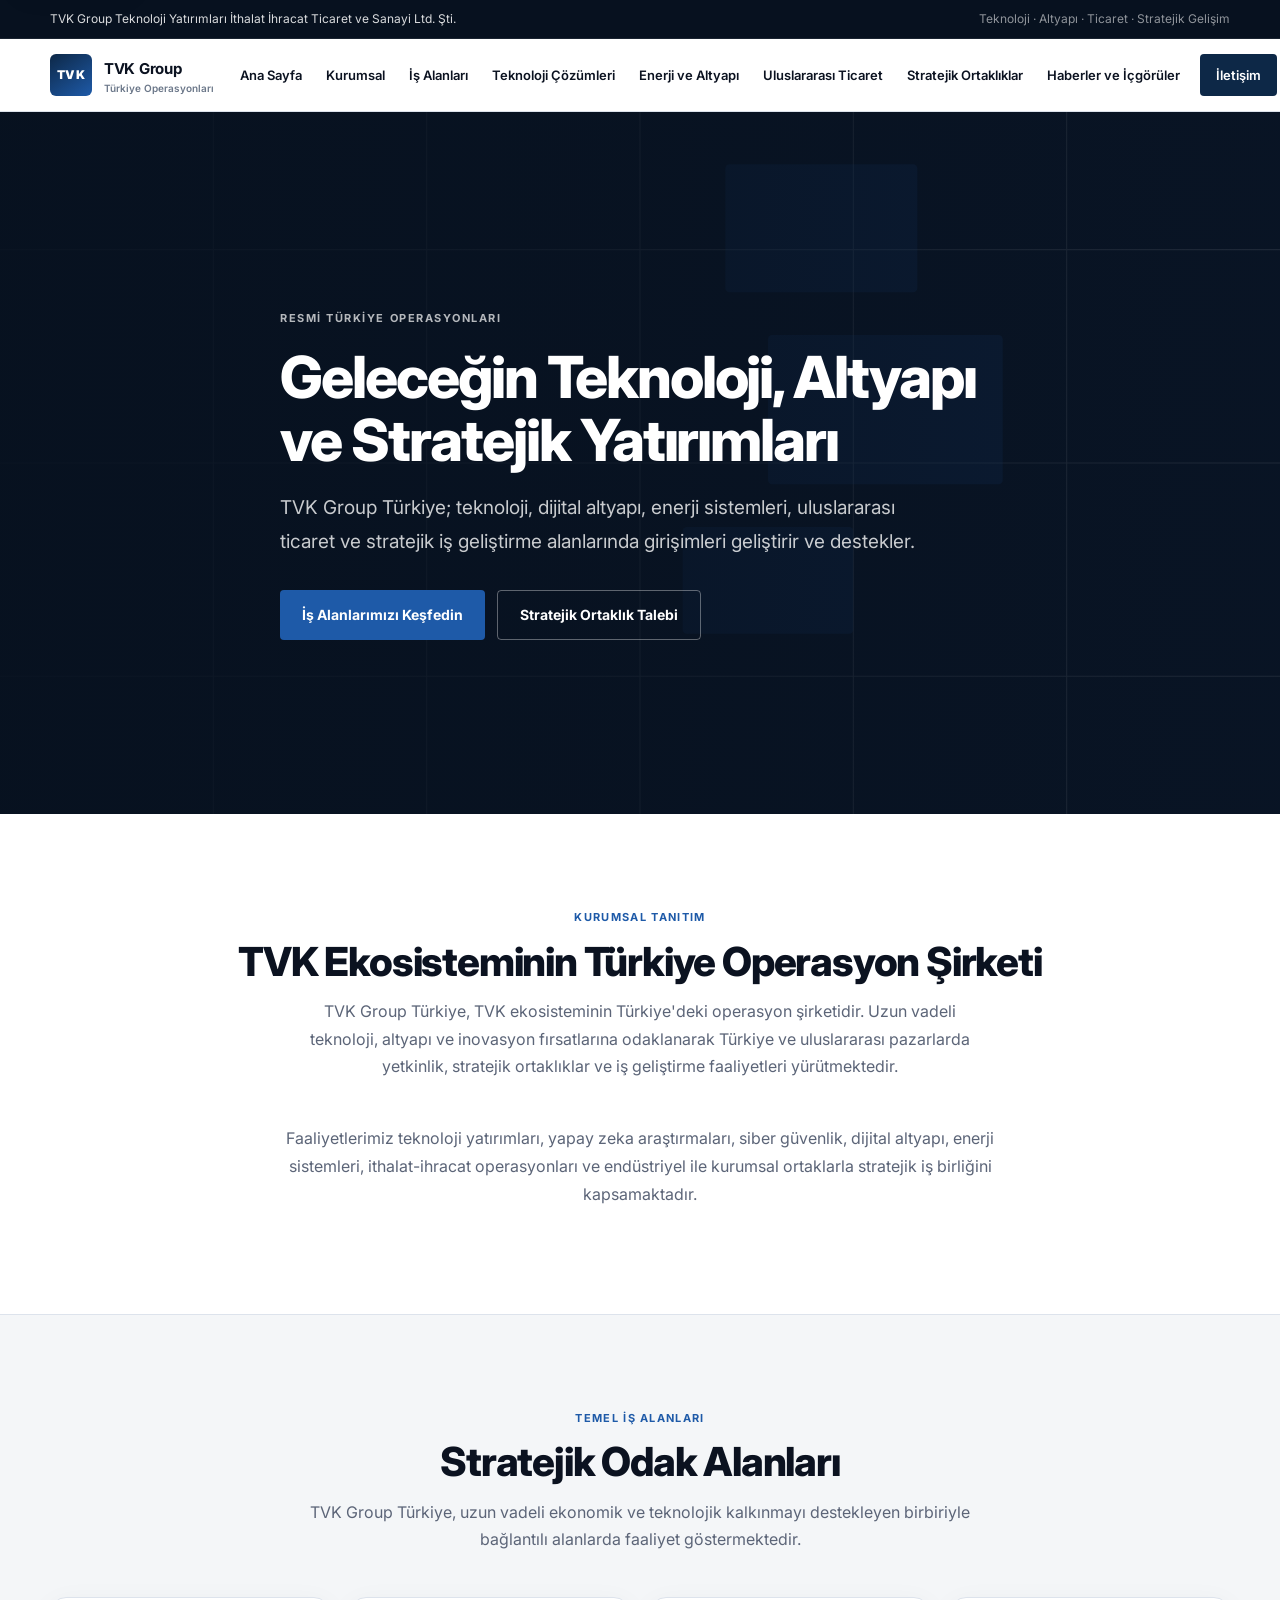
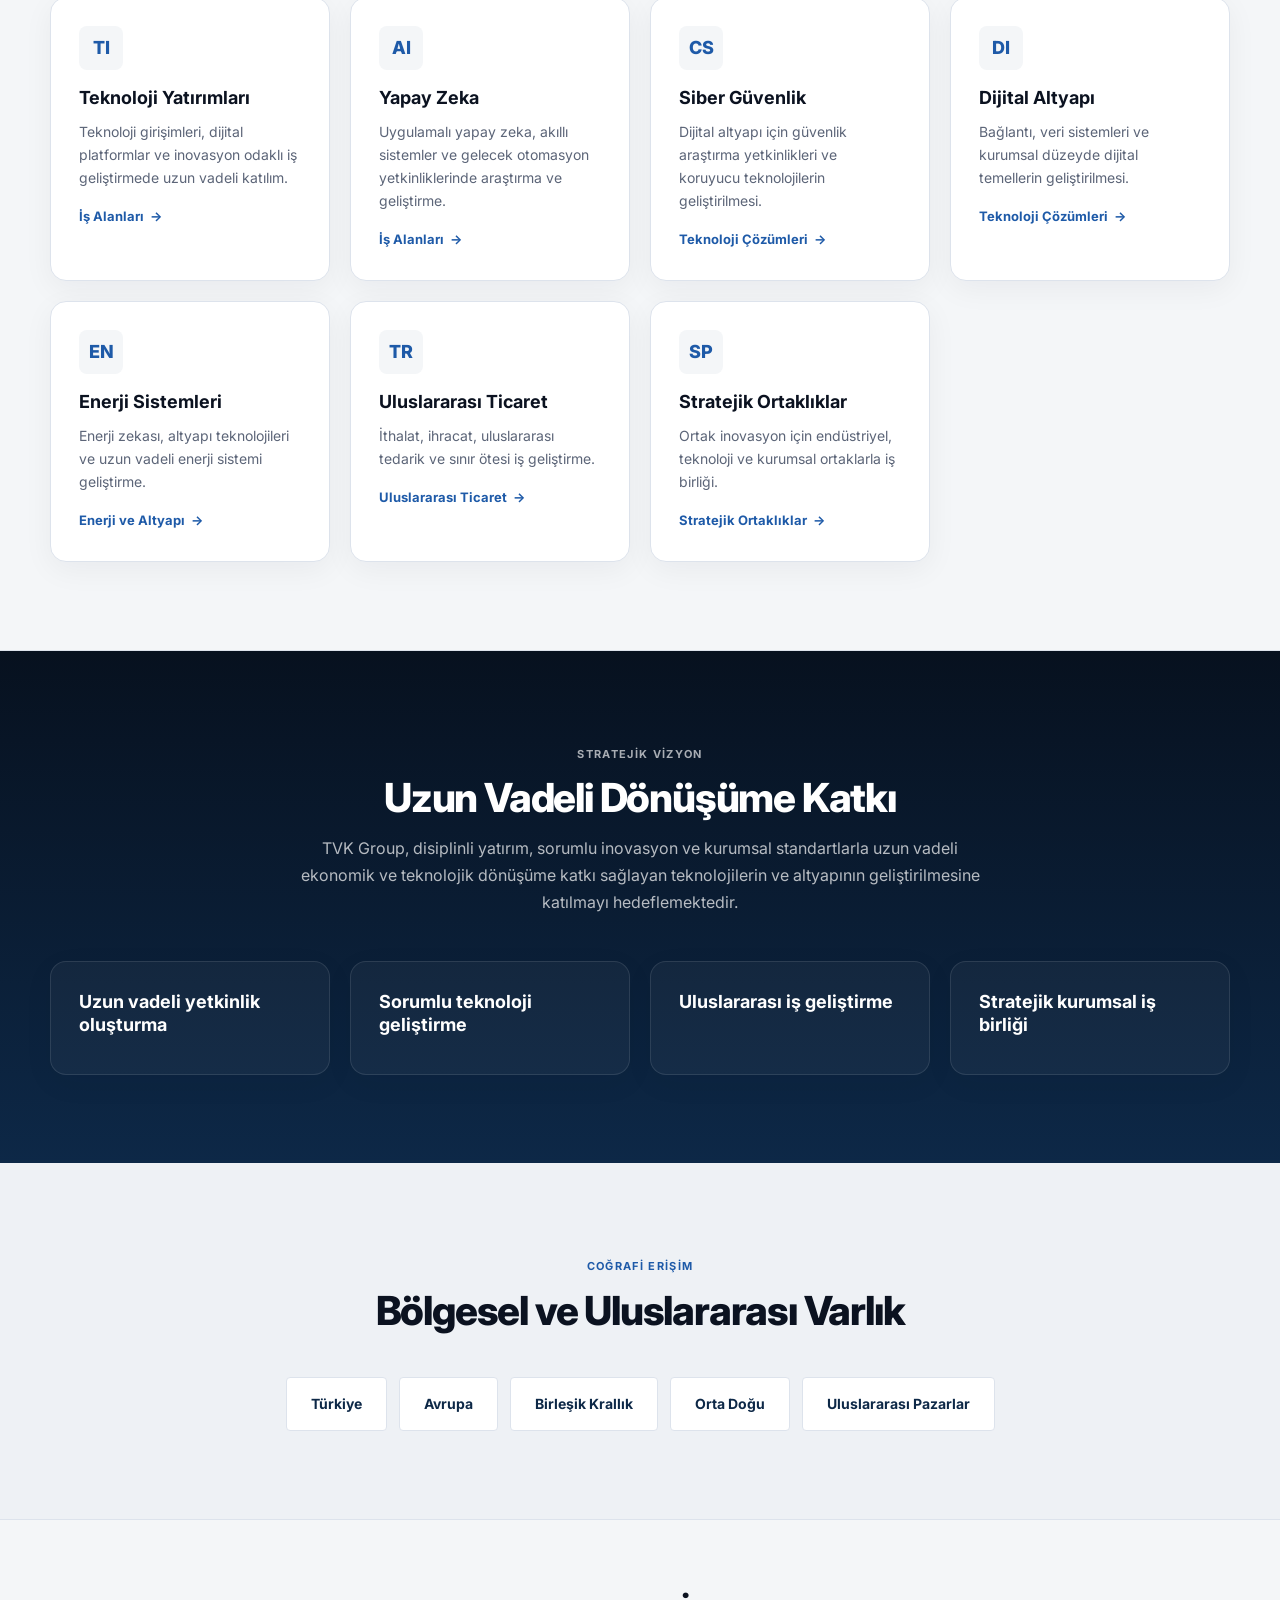
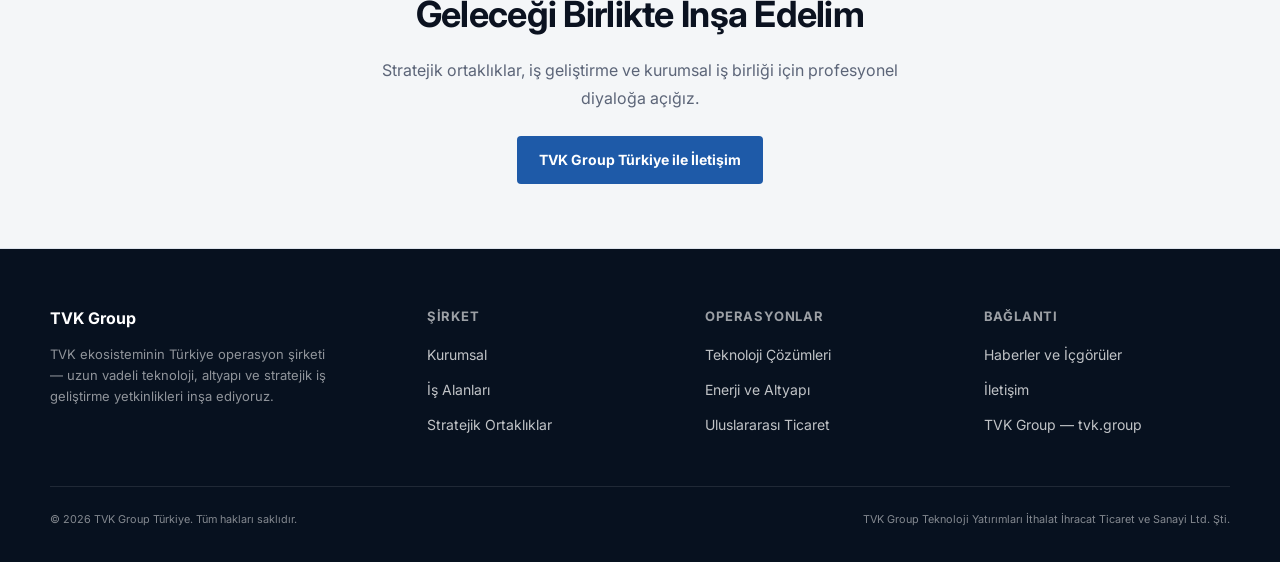
==== commit ffc4d4c1: "Rebuild t-v-k.com as corporate website for TVK Group Türkiye Transform the single-page vision platfo" ====
--- a/index.html
+++ b/index.html
@@ -1,680 +1,148 @@
 <!doctype html>
-<html lang="en">
+<html lang="tr">
 <head>
   <meta charset="utf-8" />
   <meta name="viewport" content="width=device-width, initial-scale=1" />
-  <title>T-V-K | Vision Platform for Intelligent Civilization Infrastructure</title>
-  <meta name="description" content="T-V-K is the flagship vision platform for intelligent infrastructure, digital sovereignty, and civilization-scale systems spanning AI, identity, blockchain, connectivity, energy, and knowledge networks." />
+  <title>TVK Group Türkiye | Geleceğin Teknoloji, Altyapı ve Stratejik Yatırımları</title>
+  <meta name="description" content="TVK Group Teknoloji Yatırımları İthalat İhracat Ticaret ve Sanayi Ltd. Şti. — TVK ekosisteminin Türkiye operasyon şirketi." />
   <meta name="theme-color" content="#07111f" />
-  <meta property="og:title" content="T-V-K — Vision Platform" />
-  <meta property="og:description" content="The origin point and strategic headquarters of the TVK vision — building intelligent infrastructure for the future." />
+  <meta property="og:title" content="TVK Group Türkiye" />
+  <meta property="og:description" content="Geleceğin teknoloji, altyapı ve stratejik yatırımları." />
   <meta property="og:type" content="website" />
   <meta property="og:url" content="https://t-v-k.com" />
   <link rel="preconnect" href="https://fonts.googleapis.com" />
   <link rel="preconnect" href="https://fonts.gstatic.com" crossorigin />
-  <link href="https://fonts.googleapis.com/css2?family=Inter:wght@400;500;600;700;800;900&family=Instrument+Serif:ital@0;1&display=swap" rel="stylesheet" />
-  <link rel="stylesheet" href="css/main.css" />
+  <link href="https://fonts.googleapis.com/css2?family=Inter:wght@400;500;600;700;800&family=Instrument+Serif:ital@0;1&display=swap" rel="stylesheet" />
+  <link rel="stylesheet" href="/css/main.css" />
 </head>
-<body>
-  <a class="skip-link" href="#main">Skip to content</a>
-
-  <div class="topbar">
-    <div class="wrap topbar-inner">
-      <span data-i18n="topbarPrimary">The flagship vision platform of the TVK ecosystem</span>
-      <span data-i18n="topbarSecondary">Vision · Innovation · Infrastructure · Intelligence · Sovereignty</span>
-    </div>
-  </div>
-
-  <header class="nav" id="nav">
-    <div class="wrap nav-inner">
-      <a class="brand" href="#home" aria-label="T-V-K home">
-        <span class="mark" aria-hidden="true">TVK</span>
-        <span>
-          <strong>T-V-K</strong>
-          <small data-i18n="brandSub">Vision Platform</small>
-        </span>
-      </a>
-
-      <nav class="links" aria-label="Main navigation">
-        <a href="#identity" data-i18n="navVision">Vision</a>
-        <a href="#civilization-map" data-i18n="navMap">Civilization Map</a>
-        <a href="#vision-engine" data-i18n="navEngine">Vision Engine</a>
-        <a href="#architecture" data-i18n="navArchitecture">Architecture</a>
-        <a href="#companies" data-i18n="navCompanies">Companies</a>
-        <a href="#projects" data-i18n="navProjects">Projects</a>
-        <a href="#programs" data-i18n="navPrograms">Programs</a>
-        <a href="#impact" data-i18n="navImpact">Impact</a>
-        <a href="#constellation" data-i18n="navConstellation">Constellation</a>
-        <a href="#legacy" data-i18n="navLegacy">Legacy</a>
-        <a href="#contact" class="cta" data-i18n="navContact">Connect</a>
-      </nav>
-
-      <div class="language-selector" data-language-selector>
-        <button class="language-toggle" type="button" aria-haspopup="menu" aria-expanded="false" aria-controls="language-menu" aria-label="Select language">
-          <span aria-hidden="true">🌐</span>
-          <span data-i18n="languageLabel">Language</span>
-          <span class="selected-language" data-selected-language>EN</span>
-        </button>
-        <ul class="language-menu" id="language-menu" role="menu" hidden></ul>
-      </div>
-    </div>
-  </header>
+<body data-page="home">
+  <div id="site-header"></div>
 
   <main id="main">
-    <!-- HERO -->
-    <section class="hero" id="home">
-      <div class="hero-bg" aria-hidden="true">
-        <svg class="hero-viz" viewBox="0 0 1200 800" preserveAspectRatio="xMidYMid slice">
-          <defs>
-            <linearGradient id="hg1" x1="0%" y1="0%" x2="100%" y2="100%">
-              <stop offset="0%" stop-color="#0d3b66" stop-opacity="0.9"/>
-              <stop offset="100%" stop-color="#07111f" stop-opacity="0.95"/>
-            </linearGradient>
-            <radialGradient id="hglow" cx="50%" cy="40%" r="50%">
-              <stop offset="0%" stop-color="#1e88e5" stop-opacity="0.35"/>
-              <stop offset="100%" stop-color="#07111f" stop-opacity="0"/>
-            </radialGradient>
-          </defs>
-          <rect width="1200" height="800" fill="url(#hg1)"/>
-          <rect width="1200" height="800" fill="url(#hglow)"/>
-          <g class="hero-nodes">
-            <circle class="hn hn-ai" cx="200" cy="280" r="6"/><text x="200" y="260" class="hn-label">AI</text>
-            <circle class="hn hn-id" cx="380" cy="180" r="6"/><text x="380" y="160" class="hn-label">Identity</text>
-            <circle class="hn hn-infra" cx="600" cy="320" r="8"/><text x="600" y="300" class="hn-label">Infrastructure</text>
-            <circle class="hn hn-energy" cx="820" cy="200" r="6"/><text x="820" y="180" class="hn-label">Energy</text>
-            <circle class="hn hn-know" cx="1000" cy="340" r="6"/><text x="1000" y="320" class="hn-label">Knowledge</text>
-            <circle class="hn hn-gov" cx="300" cy="480" r="6"/><text x="300" y="500" class="hn-label">Governance</text>
-            <circle class="hn hn-connect" cx="700" cy="520" r="6"/><text x="700" y="540" class="hn-label">Connectivity</text>
-            <circle class="hn hn-core" cx="600" cy="400" r="14"/>
-          </g>
-          <g class="hero-links">
-            <line class="hl hl-1" x1="200" y1="280" x2="600" y2="400"/>
-            <line class="hl hl-2" x1="380" y1="180" x2="600" y2="400"/>
-            <line class="hl hl-3" x1="600" y1="320" x2="600" y2="400"/>
-            <line class="hl hl-4" x1="820" y1="200" x2="600" y2="400"/>
-            <line class="hl hl-5" x1="1000" y1="340" x2="600" y2="400"/>
-            <line class="hl hl-6" x1="300" y1="480" x2="600" y2="400"/>
-            <line class="hl hl-7" x1="700" y1="520" x2="600" y2="400"/>
-            <line class="hl hl-8" x1="380" y1="180" x2="820" y2="200"/>
-            <line class="hl hl-9" x1="200" y1="280" x2="300" y2="480"/>
-          </g>
-          <g class="hero-pulses">
-            <circle class="pulse p1" r="4" fill="#4fc3f7"><animateMotion dur="4s" repeatCount="indefinite" path="M200,280 L600,400"/></circle>
-            <circle class="pulse p2" r="4" fill="#81c784"><animateMotion dur="5s" repeatCount="indefinite" path="M1000,340 L600,400"/></circle>
-            <circle class="pulse p3" r="4" fill="#ffb74d"><animateMotion dur="3.5s" repeatCount="indefinite" path="M380,180 L600,400"/></circle>
-          </g>
-        </svg>
-      </div>
+    <section class="hero">
       <div class="wrap hero-content">
-        <span class="eyebrow" data-i18n="eyebrow">The origin point of the TVK ecosystem</span>
-        <h1 data-i18n="heroTitle">Building Intelligent Infrastructure for the Future.</h1>
-        <p class="lead" data-i18n="heroLead">T-V-K is the strategic headquarters and public gateway to a long-term vision spanning artificial intelligence, digital identity, blockchain infrastructure, connectivity, energy systems, knowledge networks, and future governance.</p>
-        <div class="pillars">
-          <span data-i18n="pillarVision">Vision</span>
-          <span data-i18n="pillarInnovation">Innovation</span>
-          <span data-i18n="pillarInfrastructure">Infrastructure</span>
-          <span data-i18n="pillarIntelligence">Intelligence</span>
-          <span data-i18n="pillarSovereignty">Sovereignty</span>
-        </div>
+        <span class="eyebrow" data-i18n="heroEyebrow">Resmi Türkiye Operasyonları</span>
+        <h1 data-i18n="heroTitle">Geleceğin Teknoloji, Altyapı ve Stratejik Yatırımları</h1>
+        <p class="lead" data-i18n="heroLead">TVK Group Türkiye; teknoloji, dijital altyapı, enerji sistemleri, uluslararası ticaret ve stratejik iş geliştirme alanlarında girişimleri geliştirir ve destekler.</p>
         <div class="actions">
-          <a class="btn primary" href="#civilization-map" data-i18n="heroCta1">Explore the Civilization Map</a>
-          <a class="btn secondary" href="#vision-engine" data-i18n="heroCta2">Understand the Vision Engine</a>
+          <a class="btn primary" href="/business-areas" data-i18n="heroCta1">İş Alanlarımızı Keşfedin</a>
+          <a class="btn secondary" href="/strategic-partnerships" data-i18n="heroCta2">Stratejik Ortaklık Talebi</a>
         </div>
       </div>
     </section>
 
-    <!-- CORE IDENTITY -->
-    <section class="section" id="identity">
+    <section class="section">
       <div class="wrap">
-        <div class="head center">
-          <span class="section-tag" data-i18n="identityTag">Core Identity</span>
-          <h2 data-i18n="identityTitle">Purpose Before Products. Vision Before Technology.</h2>
-          <p data-i18n="identityText">T-V-K stands for a civilization-scale commitment to building systems that connect intelligence, sovereignty, and infrastructure across generations.</p>
+        <div class="head center reveal">
+          <span class="section-tag" data-i18n="introTag">Kurumsal Tanıtım</span>
+          <h2 data-i18n="introTitle">TVK Ekosisteminin Türkiye Operasyon Şirketi</h2>
+          <p data-i18n="introText">TVK Group Türkiye, TVK ekosisteminin Türkiye'deki operasyon şirketidir.</p>
         </div>
-        <div class="identity-grid">
-          <article class="identity-card reveal">
-            <div class="identity-letter">V</div>
-            <h3 data-i18n="identityVision">Vision</h3>
-            <p data-i18n="identityVisionDesc">Long-horizon thinking that defines what intelligent civilization infrastructure must become.</p>
+        <div class="prose reveal" style="margin: 0 auto; text-align: center;">
+          <p data-i18n="introText2">Faaliyetlerimiz teknoloji yatırımları, yapay zeka araştırmaları, siber güvenlik, dijital altyapı, enerji sistemleri, ithalat-ihracat operasyonları ve endüstriyel ile kurumsal ortaklarla stratejik iş birliğini kapsamaktadır.</p>
+        </div>
+      </div>
+    </section>
+
+    <section class="section soft" id="business-areas">
+      <div class="wrap">
+        <div class="head center reveal">
+          <span class="section-tag" data-i18n="areasTag">Temel İş Alanları</span>
+          <h2 data-i18n="areasTitle">Stratejik Odak Alanları</h2>
+          <p data-i18n="areasText">TVK Group Türkiye, uzun vadeli ekonomik ve teknolojik kalkınmayı destekleyen birbiriyle bağlantılı alanlarda faaliyet göstermektedir.</p>
+        </div>
+        <div class="card-grid cols-4 reveal">
+          <article class="card">
+            <div class="card-icon">TI</div>
+            <h3 data-i18n="areaTechTitle">Teknoloji Yatırımları</h3>
+            <p data-i18n="areaTechDesc">Teknoloji girişimleri, dijital platformlar ve inovasyon odaklı iş geliştirmede uzun vadeli katılım.</p>
+            <a class="card-link" href="/business-areas" data-i18n="navBusiness">İş Alanları</a>
           </article>
-          <article class="identity-card reveal">
-            <div class="identity-letter">I</div>
-            <h3 data-i18n="identityInnovation">Innovation</h3>
-            <p data-i18n="identityInnovationDesc">Research-driven advancement that transforms ideas into deployable systems.</p>
+          <article class="card">
+            <div class="card-icon">AI</div>
+            <h3 data-i18n="areaAiTitle">Yapay Zeka</h3>
+            <p data-i18n="areaAiDesc">Uygulamalı yapay zeka, akıllı sistemler ve gelecek otomasyon yetkinliklerinde araştırma ve geliştirme.</p>
+            <a class="card-link" href="/business-areas" data-i18n="navBusiness">İş Alanları</a>
           </article>
-          <article class="identity-card reveal">
-            <div class="identity-letter">I</div>
-            <h3 data-i18n="identityInfrastructure">Infrastructure</h3>
-            <p data-i18n="identityInfrastructureDesc">Institutional-grade foundations for identity, trust, connectivity, and knowledge.</p>
+          <article class="card">
+            <div class="card-icon">CS</div>
+            <h3 data-i18n="areaCyberTitle">Siber Güvenlik</h3>
+            <p data-i18n="areaCyberDesc">Dijital altyapı için güvenlik araştırma yetkinlikleri ve koruyucu teknolojilerin geliştirilmesi.</p>
+            <a class="card-link" href="/technology-solutions" data-i18n="navTechnology">Teknoloji Çözümleri</a>
           </article>
-          <article class="identity-card reveal">
-            <div class="identity-letter">I</div>
-            <h3 data-i18n="identityIntelligence">Intelligence</h3>
-            <p data-i18n="identityIntelligenceDesc">AI systems designed for sovereignty, observability, and civilization-scale coordination.</p>
+          <article class="card">
+            <div class="card-icon">DI</div>
+            <h3 data-i18n="areaInfraTitle">Dijital Altyapı</h3>
+            <p data-i18n="areaInfraDesc">Bağlantı, veri sistemleri ve kurumsal düzeyde dijital temellerin geliştirilmesi.</p>
+            <a class="card-link" href="/technology-solutions" data-i18n="navTechnology">Teknoloji Çözümleri</a>
           </article>
-          <article class="identity-card reveal">
-            <div class="identity-letter">S</div>
-            <h3 data-i18n="identitySovereignty">Sovereignty</h3>
-            <p data-i18n="identitySovereigntyDesc">Digital autonomy, trust architecture, and systems that outlast political cycles.</p>
+          <article class="card">
+            <div class="card-icon">EN</div>
+            <h3 data-i18n="areaEnergyTitle">Enerji Sistemleri</h3>
+            <p data-i18n="areaEnergyDesc">Enerji zekası, altyapı teknolojileri ve uzun vadeli enerji sistemi geliştirme.</p>
+            <a class="card-link" href="/energy-infrastructure" data-i18n="navEnergy">Enerji ve Altyapı</a>
+          </article>
+          <article class="card">
+            <div class="card-icon">TR</div>
+            <h3 data-i18n="areaTradeTitle">Uluslararası Ticaret</h3>
+            <p data-i18n="areaTradeDesc">İthalat, ihracat, uluslararası tedarik ve sınır ötesi iş geliştirme.</p>
+            <a class="card-link" href="/international-trade" data-i18n="navTrade">Uluslararası Ticaret</a>
+          </article>
+          <article class="card">
+            <div class="card-icon">SP</div>
+            <h3 data-i18n="areaPartnerTitle">Stratejik Ortaklıklar</h3>
+            <p data-i18n="areaPartnerDesc">Ortak inovasyon için endüstriyel, teknoloji ve kurumsal ortaklarla iş birliği.</p>
+            <a class="card-link" href="/strategic-partnerships" data-i18n="navPartnerships">Stratejik Ortaklıklar</a>
           </article>
         </div>
       </div>
     </section>
 
-    <!-- CIVILIZATION MAP -->
-    <section class="section dark" id="civilization-map">
+    <section class="section dark">
       <div class="wrap">
-        <div class="head center light">
-          <span class="section-tag" data-i18n="mapTag">Signature Architecture</span>
-          <h2 data-i18n="mapTitle">The TVK Civilization Map</h2>
-          <p data-i18n="mapText">TVK Group is TVK — at the center of the ecosystem. T-V-K.com represents TVK Group's Türkiye operations. Every connection reflects a real architectural relationship.</p>
+        <div class="head center light reveal">
+          <span class="section-tag" data-i18n="visionTag">Stratejik Vizyon</span>
+          <h2 data-i18n="visionTitle">Uzun Vadeli Dönüşüme Katkı</h2>
+          <p data-i18n="visionText">TVK Group, disiplinli yatırım, sorumlu inovasyon ve kurumsal standartlarla uzun vadeli ekonomik ve teknolojik dönüşüme katkı sağlayan teknolojilerin ve altyapının geliştirilmesine katılmayı hedeflemektedir.</p>
         </div>
-        <div class="map-container reveal map-scroll">
-          <svg class="civ-map" viewBox="0 0 1200 1020" role="img" aria-labelledby="map-title">
-            <title id="map-title">TVK Civilization Architecture Map</title>
-            <defs>
-              <filter id="glow"><feGaussianBlur stdDeviation="3" result="b"/><feMerge><feMergeNode in="b"/><feMergeNode in="SourceGraphic"/></feMerge></filter>
-              <linearGradient id="coreGrad" x1="0" y1="0" x2="1" y2="1"><stop offset="0%" stop-color="#1e88e5"/><stop offset="100%" stop-color="#0d3b66"/></linearGradient>
-            </defs>
-            <g class="map-connections" stroke-width="1.5" fill="none" opacity="0.45">
-              <path class="conn research" d="M600,118 L150,218"/><path class="conn infrastructure" d="M600,118 L375,218"/>
-              <path class="conn energy" d="M600,118 L600,218"/><path class="conn data" d="M600,118 L825,218"/>
-              <path class="conn identity" d="M600,118 L1050,218"/>
-              <path class="conn intelligence" d="M600,118 L300,378"/><path class="conn infrastructure" d="M600,118 L900,378"/>
-              <path class="conn research" d="M150,258 L300,360"/><path class="conn knowledge" d="M150,258 L1050,518"/>
-              <path class="conn intelligence" d="M300,400 L150,518"/><path class="conn connectivity" d="M900,400 L450,518"/>
-              <path class="conn infrastructure" d="M900,400 L750,518"/><path class="conn trust" d="M900,400 L1050,518"/>
-              <path class="conn identity" d="M450,548 L300,658"/><path class="conn data" d="M750,548 L600,658"/>
-              <path class="conn trust" d="M1050,548 L900,658"/><path class="conn intelligence" d="M600,658 L450,778"/>
-              <path class="conn knowledge" d="M600,658 L750,778"/><path class="conn energy" d="M825,258 L900,778"/>
-            </g>
-            <circle r="3" fill="#4fc3f7"><animateMotion dur="4s" repeatCount="indefinite" path="M600,118 L300,378 L150,518 L300,658"/></circle>
-            <circle r="3" fill="#ffb74d"><animateMotion dur="5s" repeatCount="indefinite" path="M600,118 L900,378 L1050,518 L900,658"/></circle>
-            <circle r="3" fill="#81c784"><animateMotion dur="4.5s" repeatCount="indefinite" path="M150,258 L1050,518 L750,778"/></circle>
-            <g class="map-node core" transform="translate(600,88)">
-              <rect x="-95" y="-32" width="190" height="64" rx="14" fill="url(#coreGrad)" filter="url(#glow)"/>
-              <text text-anchor="middle" y="-2" fill="#fff" font-weight="800" font-size="22">TVK Group</text>
-              <text text-anchor="middle" y="18" fill="rgba(255,255,255,.72)" font-size="11" font-weight="600" data-i18n="mapCoreLabel">The TVK</text>
-            </g>
-            <!-- Group companies (tvk.group) -->
-            <g class="map-node tier1" transform="translate(150,228)"><rect x="-68" y="-28" width="136" height="56" rx="10" class="node-bg"/><text text-anchor="middle" y="-4" class="node-text-sm">TVK Labs</text><text text-anchor="middle" y="14" class="node-sub-sm">&amp; Technologies</text></g>
-            <g class="map-node tier1" transform="translate(375,228)"><rect x="-78" y="-28" width="156" height="56" rx="10" class="node-bg"/><text text-anchor="middle" y="-4" class="node-text-sm">TVK Infra</text><text text-anchor="middle" y="14" class="node-sub-sm">&amp; Energy Systems</text></g>
-            <g class="map-node tier1" transform="translate(600,228)"><rect x="-78" y="-28" width="156" height="56" rx="10" class="node-bg"/><text text-anchor="middle" y="-4" class="node-text-sm">TVK Container</text><text text-anchor="middle" y="14" class="node-sub-sm">Fertighäuser GmbH</text></g>
-            <g class="map-node tier1" transform="translate(825,228)"><rect x="-68" y="-28" width="136" height="56" rx="10" class="node-bg"/><text text-anchor="middle" y="-4" class="node-text-sm">LoNDon</text><text text-anchor="middle" y="14" class="node-sub-sm">The Secret of Women</text></g>
-            <g class="map-node tier1" transform="translate(1050,228)"><rect x="-88" y="-32" width="176" height="64" rx="10" class="node-bg"/><text text-anchor="middle" y="-6" class="node-text-sm">T-V-K.com</text><text text-anchor="middle" y="10" class="node-sub-sm" data-i18n="mapTurkiyeLabel">TVK Group Türkiye</text><text text-anchor="middle" y="24" class="node-sub-sm">Teknoloji · Ticaret · Sanayi</text></g>
-            <!-- Core pillars -->
-            <g class="map-node tier2" transform="translate(300,388)"><rect x="-62" y="-22" width="124" height="44" rx="8" class="node-bg accent"/><text text-anchor="middle" y="5" class="node-text">SOVRA</text></g>
-            <g class="map-node tier2" transform="translate(900,388)"><rect x="-72" y="-22" width="144" height="44" rx="8" class="node-bg accent"/><text text-anchor="middle" y="5" class="node-text">ENTELΞKRON</text></g>
-            <!-- Platform projects -->
-            <g class="map-node tier3" transform="translate(150,528)"><rect x="-62" y="-20" width="124" height="40" rx="7" class="node-bg"/><text text-anchor="middle" y="4" class="node-text-sm">EnteleSCAN</text></g>
-            <g class="map-node tier3" transform="translate(450,528)"><rect x="-62" y="-20" width="124" height="40" rx="7" class="node-bg"/><text text-anchor="middle" y="4" class="node-text-sm">EnteleLINK</text></g>
-            <g class="map-node tier3" transform="translate(750,528)"><rect x="-62" y="-20" width="124" height="40" rx="7" class="node-bg"/><text text-anchor="middle" y="4" class="node-text-sm">EnteleVAULT</text></g>
-            <g class="map-node tier3" transform="translate(1050,528)"><rect x="-62" y="-20" width="124" height="40" rx="7" class="node-bg"/><text text-anchor="middle" y="4" class="node-text-sm">Q-Presence</text></g>
-            <!-- Identity, security, intelligence projects -->
-            <g class="map-node tier4" transform="translate(300,668)"><rect x="-48" y="-18" width="96" height="36" rx="6" class="node-bg"/><text text-anchor="middle" y="4" class="node-text-xs">TVK ID</text></g>
-            <g class="map-node tier4" transform="translate(600,668)"><rect x="-54" y="-18" width="108" height="36" rx="6" class="node-bg"/><text text-anchor="middle" y="4" class="node-text-xs">CyberLab</text></g>
-            <g class="map-node tier4" transform="translate(900,668)"><rect x="-54" y="-18" width="108" height="36" rx="6" class="node-bg"/><text text-anchor="middle" y="4" class="node-text-xs">Sentient Signals</text></g>
-            <!-- Extended ecosystem -->
-            <g class="map-node tier5" transform="translate(200,808)"><rect x="-54" y="-18" width="108" height="36" rx="6" class="node-bg"/><text text-anchor="middle" y="4" class="node-text-xs">ChronoSeal</text></g>
-            <g class="map-node tier5" transform="translate(450,808)"><rect x="-54" y="-18" width="108" height="36" rx="6" class="node-bg"/><text text-anchor="middle" y="4" class="node-text-xs">GraphVAULT</text></g>
-            <g class="map-node tier5" transform="translate(700,808)"><rect x="-48" y="-18" width="96" height="36" rx="6" class="node-bg"/><text text-anchor="middle" y="4" class="node-text-xs">Ava Santé</text></g>
-            <g class="map-node tier5" transform="translate(950,808)"><rect x="-54" y="-18" width="108" height="36" rx="6" class="node-bg"/><text text-anchor="middle" y="4" class="node-text-xs">Ava Sentient</text></g>
-            <g class="map-node tier5" transform="translate(325,948)"><rect x="-54" y="-18" width="108" height="36" rx="6" class="node-bg"/><text text-anchor="middle" y="4" class="node-text-xs">EnteleLEDGER</text></g>
-            <g class="map-node tier5" transform="translate(600,948)"><rect x="-54" y="-18" width="108" height="36" rx="6" class="node-bg"/><text text-anchor="middle" y="4" class="node-text-xs">Cerebthra</text></g>
-            <g class="map-node tier5" transform="translate(875,948)"><rect x="-54" y="-18" width="108" height="36" rx="6" class="node-bg"/><text text-anchor="middle" y="4" class="node-text-xs">Energiemind</text></g>
-          </svg>
-          <div class="map-legend">
-            <span class="legend-item"><i class="dot intelligence"></i><span data-i18n="flowIntelligence">Intelligence Flow</span></span>
-            <span class="legend-item"><i class="dot trust"></i><span data-i18n="flowTrust">Trust Flow</span></span>
-            <span class="legend-item"><i class="dot identity"></i><span data-i18n="flowIdentity">Identity Flow</span></span>
-            <span class="legend-item"><i class="dot knowledge"></i><span data-i18n="flowKnowledge">Knowledge Flow</span></span>
-            <span class="legend-item"><i class="dot data"></i><span data-i18n="flowData">Data Flow</span></span>
-          </div>
+        <div class="card-grid cols-4 reveal">
+          <article class="card dark-card"><h3 data-i18n="visionItem1">Uzun vadeli yetkinlik oluşturma</h3></article>
+          <article class="card dark-card"><h3 data-i18n="visionItem2">Sorumlu teknoloji geliştirme</h3></article>
+          <article class="card dark-card"><h3 data-i18n="visionItem3">Uluslararası iş geliştirme</h3></article>
+          <article class="card dark-card"><h3 data-i18n="visionItem4">Stratejik kurumsal iş birliği</h3></article>
         </div>
       </div>
     </section>
 
-    <!-- VISION ENGINE -->
-    <section class="section soft" id="vision-engine">
+    <section class="section silver">
       <div class="wrap">
-        <div class="head center">
-          <span class="section-tag" data-i18n="engineTag">Transformation Pipeline</span>
-          <h2 data-i18n="engineTitle">The Vision Engine</h2>
-          <p data-i18n="engineText">How ideas become civilization infrastructure — a continuous cycle from vision to measurable impact.</p>
+        <div class="head center reveal">
+          <span class="section-tag" data-i18n="geoTag">Coğrafi Erişim</span>
+          <h2 data-i18n="geoTitle">Bölgesel ve Uluslararası Varlık</h2>
         </div>
-        <div class="engine-pipeline reveal">
-          <div class="engine-stage active" data-stage="0">
-            <div class="engine-icon">◈</div>
-            <h3 data-i18n="stageVision">Vision</h3>
-            <p data-i18n="stageVisionDesc">Define the long-term future state and civilization-scale objectives.</p>
-          </div>
-          <div class="engine-arrow" aria-hidden="true">↓</div>
-          <div class="engine-stage" data-stage="1">
-            <div class="engine-icon">◇</div>
-            <h3 data-i18n="stageResearch">Research</h3>
-            <p data-i18n="stageResearchDesc">Explore, validate, and model through TVK Labs and research networks.</p>
-          </div>
-          <div class="engine-arrow" aria-hidden="true">↓</div>
-          <div class="engine-stage" data-stage="2">
-            <div class="engine-icon">△</div>
-            <h3 data-i18n="stageInnovation">Innovation</h3>
-            <p data-i18n="stageInnovationDesc">Prototype systems that bridge theory and deployable architecture.</p>
-          </div>
-          <div class="engine-arrow" aria-hidden="true">↓</div>
-          <div class="engine-stage" data-stage="3">
-            <div class="engine-icon">□</div>
-            <h3 data-i18n="stageInfrastructure">Infrastructure</h3>
-            <p data-i18n="stageInfrastructureDesc">Build institutional-grade platforms across the ecosystem layers.</p>
-          </div>
-          <div class="engine-arrow" aria-hidden="true">↓</div>
-          <div class="engine-stage" data-stage="4">
-            <div class="engine-icon">○</div>
-            <h3 data-i18n="stageDeployment">Deployment</h3>
-            <p data-i18n="stageDeploymentDesc">Activate systems in real environments with observability and trust.</p>
-          </div>
-          <div class="engine-arrow" aria-hidden="true">↓</div>
-          <div class="engine-stage" data-stage="5">
-            <div class="engine-icon">★</div>
-            <h3 data-i18n="stageImpact">Impact</h3>
-            <p data-i18n="stageImpactDesc">Measure influence on identity, governance, knowledge, and civilization resilience.</p>
-          </div>
+        <div class="geo-grid reveal">
+          <span class="geo-item" data-i18n="geoTurkiye">Türkiye</span>
+          <span class="geo-item" data-i18n="geoEurope">Avrupa</span>
+          <span class="geo-item" data-i18n="geoUk">Birleşik Krallık</span>
+          <span class="geo-item" data-i18n="geoMe">Orta Doğu</span>
+          <span class="geo-item" data-i18n="geoIntl">Uluslararası Pazarlar</span>
         </div>
       </div>
     </section>
 
-    <!-- ECOSYSTEM ARCHITECTURE -->
-    <section class="section" id="architecture">
-      <div class="wrap">
-        <div class="head center">
-          <span class="section-tag" data-i18n="archTag">Layered Systems</span>
-          <h2 data-i18n="archTitle">Ecosystem Architecture</h2>
-          <p data-i18n="archText">Each layer serves a distinct civilization function — together they form sovereign intelligent infrastructure.</p>
-        </div>
-        <div class="arch-grid">
-          <article class="arch-layer reveal" data-layer="intelligence">
-            <div class="arch-visual"><svg viewBox="0 0 80 80"><circle cx="40" cy="40" r="30" fill="none" stroke="currentColor" stroke-width="2"/><circle cx="40" cy="40" r="12" fill="currentColor" opacity="0.3"/><path d="M40,10 L40,25 M40,55 L40,70 M10,40 L25,40 M55,40 L70,40" stroke="currentColor" stroke-width="2"/></svg></div>
-            <div class="arch-body">
-              <span class="arch-label" data-i18n="layerIntelligence">Intelligence Layer</span>
-              <h3>SOVRA</h3>
-              <p data-i18n="layerIntelligenceDesc">Sovereign AI intelligence coordinating protocol-level decision systems.</p>
-            </div>
-          </article>
-          <article class="arch-layer reveal" data-layer="infrastructure">
-            <div class="arch-visual"><svg viewBox="0 0 80 80"><rect x="15" y="25" width="50" height="35" rx="4" fill="none" stroke="currentColor" stroke-width="2"/><rect x="25" y="15" width="30" height="15" rx="3" fill="currentColor" opacity="0.2"/></svg></div>
-            <div class="arch-body">
-              <span class="arch-label" data-i18n="layerInfrastructure">Infrastructure Layer</span>
-              <h3>ENTELΞKRON</h3>
-              <p data-i18n="layerInfrastructureDesc">Modular sovereign blockchain and distributed systems foundation.</p>
-            </div>
-          </article>
-          <article class="arch-layer reveal" data-layer="observability">
-            <div class="arch-visual"><svg viewBox="0 0 80 80"><ellipse cx="40" cy="40" rx="28" ry="18" fill="none" stroke="currentColor" stroke-width="2"/><circle cx="40" cy="40" r="8" fill="currentColor"/></svg></div>
-            <div class="arch-body">
-              <span class="arch-label" data-i18n="layerObservability">Observability Layer</span>
-              <h3>EnteleSCAN</h3>
-              <p data-i18n="layerObservabilityDesc">System-wide visibility, monitoring, and architectural awareness.</p>
-            </div>
-          </article>
-          <article class="arch-layer reveal" data-layer="connectivity">
-            <div class="arch-visual"><svg viewBox="0 0 80 80"><circle cx="20" cy="40" r="8" fill="currentColor" opacity="0.4"/><circle cx="60" cy="40" r="8" fill="currentColor" opacity="0.4"/><line x1="28" y1="40" x2="52" y2="40" stroke="currentColor" stroke-width="2" stroke-dasharray="4 3"/></svg></div>
-            <div class="arch-body">
-              <span class="arch-label" data-i18n="layerConnectivity">Connectivity Layer</span>
-              <h3>EnteleLINK</h3>
-              <p data-i18n="layerConnectivityDesc">Cross-system communication, protocol bridging, and network coordination.</p>
-            </div>
-          </article>
-          <article class="arch-layer reveal" data-layer="trust">
-            <div class="arch-visual"><svg viewBox="0 0 80 80"><path d="M40,15 L55,30 L55,50 Q55,65 40,70 Q25,65 25,50 L25,30 Z" fill="none" stroke="currentColor" stroke-width="2"/><path d="M32,42 L38,48 L50,34" fill="none" stroke="currentColor" stroke-width="2.5"/></svg></div>
-            <div class="arch-body">
-              <span class="arch-label" data-i18n="layerTrust">Trust Layer</span>
-              <h3>ChronoSeal</h3>
-              <p data-i18n="layerTrustDesc">Temporal proof, immutable attestations, and verifiable trust chains.</p>
-            </div>
-          </article>
-          <article class="arch-layer reveal" data-layer="knowledge">
-            <div class="arch-visual"><svg viewBox="0 0 80 80"><circle cx="40" cy="25" r="10" fill="currentColor" opacity="0.3"/><circle cx="25" cy="55" r="10" fill="currentColor" opacity="0.3"/><circle cx="55" cy="55" r="10" fill="currentColor" opacity="0.3"/><line x1="40" y1="35" x2="25" y2="45" stroke="currentColor"/><line x1="40" y1="35" x2="55" y2="45" stroke="currentColor"/></svg></div>
-            <div class="arch-body">
-              <span class="arch-label" data-i18n="layerKnowledge">Knowledge Layer</span>
-              <h3>GraphVAULT</h3>
-              <p data-i18n="layerKnowledgeDesc">Structured knowledge graphs preserving institutional and civilizational memory.</p>
-            </div>
-          </article>
-          <article class="arch-layer reveal" data-layer="memory">
-            <div class="arch-visual"><svg viewBox="0 0 80 80"><rect x="20" y="20" width="40" height="45" rx="4" fill="none" stroke="currentColor" stroke-width="2"/><line x1="28" y1="32" x2="52" y2="32" stroke="currentColor"/><line x1="28" y1="42" x2="52" y2="42" stroke="currentColor"/><line x1="28" y1="52" x2="44" y2="52" stroke="currentColor"/></svg></div>
-            <div class="arch-body">
-              <span class="arch-label" data-i18n="layerMemory">Memory Layer</span>
-              <h3>EnteleLEDGER</h3>
-              <p data-i18n="layerMemoryDesc">Persistent ledger systems for institutional record and historical continuity.</p>
-            </div>
-          </article>
-          <article class="arch-layer reveal" data-layer="identity">
-            <div class="arch-visual"><svg viewBox="0 0 80 80"><circle cx="40" cy="30" r="14" fill="none" stroke="currentColor" stroke-width="2"/><path d="M20,68 Q40,50 60,68" fill="none" stroke="currentColor" stroke-width="2"/></svg></div>
-            <div class="arch-body">
-              <span class="arch-label" data-i18n="layerIdentity">Identity Layer</span>
-              <h3>Q-Presence</h3>
-              <p data-i18n="layerIdentityDesc">Digital identity, proof-of-presence, and sovereign authentication.</p>
-            </div>
-          </article>
-          <article class="arch-layer reveal" data-layer="security">
-            <div class="arch-visual"><svg viewBox="0 0 80 80"><rect x="28" y="35" width="24" height="28" rx="3" fill="none" stroke="currentColor" stroke-width="2"/><path d="M32,35 L32,28 Q40,18 48,28 L48,35" fill="none" stroke="currentColor" stroke-width="2"/></svg></div>
-            <div class="arch-body">
-              <span class="arch-label" data-i18n="layerSecurity">Security Layer</span>
-              <h3>EnteleVAULT</h3>
-              <p data-i18n="layerSecurityDesc">Secure custody, key management, and protected asset architecture.</p>
-            </div>
-          </article>
-          <article class="arch-layer reveal" data-layer="research">
-            <div class="arch-visual"><svg viewBox="0 0 80 80"><path d="M25,60 L40,15 L55,60 Z" fill="none" stroke="currentColor" stroke-width="2"/><circle cx="40" cy="45" r="6" fill="currentColor" opacity="0.3"/></svg></div>
-            <div class="arch-body">
-              <span class="arch-label" data-i18n="layerResearch">Research Layer</span>
-              <h3>TVK Labs</h3>
-              <p data-i18n="layerResearchDesc">Advanced research division driving innovation across all ecosystem layers.</p>
-            </div>
-          </article>
-        </div>
-      </div>
-    </section>
-
-    <!-- TVK GROUP COMPANIES -->
-    <section class="section soft" id="companies">
-      <div class="wrap">
-        <div class="head center">
-          <span class="section-tag" data-i18n="companiesTag">Group Structure</span>
-          <h2 data-i18n="companiesTitle">TVK Group Companies</h2>
-          <p data-i18n="companiesText">The operating companies of TVK Group — aligned with the organizational structure at tvk.group.</p>
-        </div>
-        <div class="companies-grid">
-          <article class="company-card reveal">
-            <span class="company-region" data-i18n="companyLabsRegion">United Kingdom</span>
-            <h3 data-i18n="companyLabsName">TVK Labs &amp; Technologies LTD</h3>
-            <p data-i18n="companyLabsDesc">Innovating Intelligence, Powering the Future. Advanced research and development core driving AI, blockchain protocols, software systems, and intelligent automation.</p>
-          </article>
-          <article class="company-card reveal">
-            <span class="company-region" data-i18n="companyInfraRegion">United Kingdom</span>
-            <h3 data-i18n="companyInfraName">TVK Infrastructure &amp; Energy Systems LTD</h3>
-            <p data-i18n="companyInfraDesc">Empowering Resilience with Smart Infrastructure and Green Energy. Next-generation prefab architecture, solar energy systems, and intelligent IoT-based logistics.</p>
-          </article>
-          <article class="company-card reveal">
-            <span class="company-region" data-i18n="companyContainerRegion">Germany</span>
-            <h3 data-i18n="companyContainerName">TVK Container Fertighäuser Militärischem Material Internationaler Transport GmbH</h3>
-            <p data-i18n="companyContainerDesc">Rapid Deployment. Secure Logistics. Global Reach. Modular containers, prefabricated housing, and secure military-grade infrastructure with international logistics.</p>
-          </article>
-          <article class="company-card reveal">
-            <span class="company-region" data-i18n="companyLondonRegion">United Kingdom</span>
-            <h3 data-i18n="companyLondonName">LoNDon – The Secret of Women - LTD</h3>
-            <p data-i18n="companyLondonDesc">Timeless Elegance. Intelligent Wellness. A luxury beauty and wellness brand combining ancient rituals with cutting-edge wellness technologies.</p>
-          </article>
-          <article class="company-card reveal highlight">
-            <span class="company-region" data-i18n="companyTurkiyeRegion">Türkiye</span>
-            <h3 data-i18n="companyTurkiyeName">TVK Group Teknoloji Yatırım İthalat İhracat Ticaret ve Sanayi Limited Şirketi</h3>
-            <p data-i18n="companyTurkiyeDesc">Official Türkiye operations of TVK Group — technology investment, import, export, trade, and industrial development. Represented at T-V-K.com.</p>
-          </article>
-        </div>
-      </div>
-    </section>
-
-    <!-- ECOSYSTEM PROJECTS -->
-    <section class="section" id="projects">
-      <div class="wrap">
-        <div class="head center">
-          <span class="section-tag" data-i18n="projectsTag">Ecosystem Portfolio</span>
-          <h2 data-i18n="projectsTitle">Our Projects</h2>
-          <p data-i18n="projectsText">Strategic projects and platforms across blockchain, AI, identity, security, wellness, and intelligent infrastructure.</p>
-        </div>
-        <div class="projects-grid">
-          <article class="project-card reveal"><h3>ENTELΞKRON</h3><p data-i18n="projectEntelekronDesc">Foundational chain of the TVK ecosystem. Modular AI kernel, zk-DPoS consensus, and sovereign digital operations core.</p></article>
-          <article class="project-card reveal"><h3>EnteleLINK</h3><p data-i18n="projectEntelelinkDesc">ISO-20022-compliant interoperability layer for seamless chain-to-chain communication and validator integration.</p></article>
-          <article class="project-card reveal"><h3>EnteleSCAN</h3><p data-i18n="projectEntelscanDesc">Biometric scanning and decentralized identity authentication supporting TVK ID issuance and verification.</p></article>
-          <article class="project-card reveal"><h3>EnteleVAULT</h3><p data-i18n="projectEntelevaultDesc">Vault-grade secure storage for identity tokens, voting keys, backup secrets, and DAO governance assets.</p></article>
-          <article class="project-card reveal"><h3>Q-Presence</h3><p data-i18n="projectQpresenceDesc">Decentralized presence protocol mapping user signals, digital intent, and multi-device awareness across chains.</p></article>
-          <article class="project-card reveal"><h3>TVK ID</h3><p data-i18n="projectTvkidDesc">Universal user identity credential linked to EnteleSCAN — used for cross-chain DAO voting, login, and governance.</p></article>
-          <article class="project-card reveal"><h3>SOVRA</h3><p data-i18n="projectSovraDesc">The intelligence layer powering reasoning engines, knowledge systems, and sovereign AI coordination across platforms.</p></article>
-          <article class="project-card reveal"><h3>Sentient Signals</h3><p data-i18n="projectSignalsDesc">Market intelligence and civilization-scale signal processing within the TVK ecosystem.</p></article>
-          <article class="project-card reveal"><h3>TVK CyberLab</h3><p data-i18n="projectCyberlabDesc">Cybersecurity and breach detection integrated into validator operations and on-chain wallet security.</p></article>
-          <article class="project-card reveal"><h3>Ava Santé</h3><p data-i18n="projectAvasanteDesc">AI-powered health and lifestyle assistant for women, with wellness rituals and multilingual voice interaction.</p></article>
-          <article class="project-card reveal"><h3>Ava Sentient</h3><p data-i18n="projectAvasentientDesc">Virtual influencer and advanced AI entity for interactive presence, social automation, and content creation.</p></article>
-          <article class="project-card reveal"><h3>ChronoSeal</h3><p data-i18n="projectChronosealDesc">Temporal proof, immutable attestations, and verifiable trust chains anchoring ecosystem integrity.</p></article>
-          <article class="project-card reveal"><h3>GraphVAULT</h3><p data-i18n="projectGraphvaultDesc">Structured knowledge graphs preserving institutional and civilizational memory across the ecosystem.</p></article>
-          <article class="project-card reveal"><h3>EnteleLEDGER</h3><p data-i18n="projectEnteleledgerDesc">Persistent ledger systems for institutional record, historical continuity, and knowledge preservation.</p></article>
-          <article class="project-card reveal"><h3>Cerebthra</h3><p data-i18n="projectCerebthraDesc">Advanced reasoning and neural coordination systems extending sovereign AI capabilities.</p></article>
-          <article class="project-card reveal"><h3>Energiemind</h3><p data-i18n="projectEnergiemindDesc">Intelligent energy systems, optimization, and sustainable infrastructure coordination.</p></article>
-        </div>
-      </div>
-    </section>
-
-    <!-- FUTURE INFRASTRUCTURE PROGRAMS -->
-    <section class="section dark" id="programs">
-      <div class="wrap">
-        <div class="head center light">
-          <span class="section-tag" data-i18n="programsTag">Strategic Initiatives</span>
-          <h2 data-i18n="programsTitle">Future Infrastructure Programs</h2>
-          <p data-i18n="programsText">Active strategic programs advancing civilization-scale intelligent infrastructure across domains.</p>
-        </div>
-        <div class="programs-grid">
-          <article class="program-card reveal">
-            <div class="program-num">01</div>
-            <h3 data-i18n="programAI">AI Infrastructure</h3>
-            <p data-i18n="programAIDesc">Sovereign intelligence systems, protocol AI, and civilization-scale coordination through SOVRA and Cerebthra.</p>
-            <span class="program-status" data-i18n="programActive">Active Program</span>
-          </article>
-          <article class="program-card reveal">
-            <div class="program-num">02</div>
-            <h3 data-i18n="programIdentity">Digital Identity</h3>
-            <p data-i18n="programIdentityDesc">Proof-of-presence, sovereign authentication, and identity infrastructure via Q-Presence and EnteleWallet.</p>
-            <span class="program-status" data-i18n="programActive">Active Program</span>
-          </article>
-          <article class="program-card reveal">
-            <div class="program-num">03</div>
-            <h3 data-i18n="programGovernance">Intelligent Governance</h3>
-            <p data-i18n="programGovernanceDesc">Future governance frameworks combining trust, transparency, and institutional decision systems.</p>
-            <span class="program-status" data-i18n="programActive">Active Program</span>
-          </article>
-          <article class="program-card reveal">
-            <div class="program-num">04</div>
-            <h3 data-i18n="programKnowledge">Knowledge Networks</h3>
-            <p data-i18n="programKnowledgeDesc">Preservation and distribution of institutional knowledge through GraphVAULT and EnteleLEDGER.</p>
-            <span class="program-status" data-i18n="programActive">Active Program</span>
-          </article>
-          <article class="program-card reveal">
-            <div class="program-num">05</div>
-            <h3 data-i18n="programEnergy">Energy Intelligence</h3>
-            <p data-i18n="programEnergyDesc">Intelligent energy systems, optimization, and sustainable infrastructure through Energiemind.</p>
-            <span class="program-status" data-i18n="programActive">Active Program</span>
-          </article>
-          <article class="program-card reveal">
-            <div class="program-num">06</div>
-            <h3 data-i18n="programTrust">Trust Infrastructure</h3>
-            <p data-i18n="programTrustDesc">Temporal proof, verifiable attestations, and trust chains anchored by ChronoSeal and EnteleVAULT.</p>
-            <span class="program-status" data-i18n="programActive">Active Program</span>
-          </article>
-          <article class="program-card reveal">
-            <div class="program-num">07</div>
-            <h3 data-i18n="programConnectivity">Advanced Connectivity</h3>
-            <p data-i18n="programConnectivityDesc">Cross-chain, cross-system, and global connectivity architecture through EnteleLINK and ENTELΞKRON.</p>
-            <span class="program-status" data-i18n="programActive">Active Program</span>
-          </article>
-        </div>
-      </div>
-    </section>
-
-    <!-- GLOBAL IMPACT -->
-    <section class="section" id="impact">
-      <div class="wrap">
-        <div class="head center">
-          <span class="section-tag" data-i18n="impactTag">System Influence</span>
-          <h2 data-i18n="impactTitle">Global Impact Architecture</h2>
-          <p data-i18n="impactText">Not geography — but interconnected global systems of research, development, infrastructure, knowledge, identity, and governance.</p>
-        </div>
-        <div class="impact-viz reveal">
-          <svg class="impact-svg" viewBox="0 0 900 500" role="img">
-            <defs>
-              <radialGradient id="impactGlow" cx="50%" cy="50%" r="50%">
-                <stop offset="0%" stop-color="#1e88e5" stop-opacity="0.15"/>
-                <stop offset="100%" stop-color="#07111f" stop-opacity="0"/>
-              </radialGradient>
-            </defs>
-            <ellipse cx="450" cy="250" rx="380" ry="200" fill="url(#impactGlow)"/>
-            <g class="impact-ring ring-1"><ellipse cx="450" cy="250" rx="350" ry="180" fill="none" stroke="#1e88e5" stroke-width="1" opacity="0.2"/></g>
-            <g class="impact-ring ring-2"><ellipse cx="450" cy="250" rx="280" ry="140" fill="none" stroke="#1e88e5" stroke-width="1" opacity="0.3"/></g>
-            <g class="impact-ring ring-3"><ellipse cx="450" cy="250" rx="200" ry="100" fill="none" stroke="#1e88e5" stroke-width="1" opacity="0.4"/></g>
-            <g class="impact-nodes">
-              <g transform="translate(450,80)"><circle r="28" class="impact-node"/><text y="5" text-anchor="middle" class="impact-label" data-i18n="systemResearch">Research</text></g>
-              <g transform="translate(150,200)"><circle r="28" class="impact-node"/><text y="5" text-anchor="middle" class="impact-label" data-i18n="systemDevelopment">Development</text></g>
-              <g transform="translate(750,200)"><circle r="28" class="impact-node"/><text y="5" text-anchor="middle" class="impact-label" data-i18n="systemInfrastructure">Infrastructure</text></g>
-              <g transform="translate(200,380)"><circle r="28" class="impact-node"/><text y="5" text-anchor="middle" class="impact-label" data-i18n="systemKnowledge">Knowledge</text></g>
-              <g transform="translate(700,380)"><circle r="28" class="impact-node"/><text y="5" text-anchor="middle" class="impact-label" data-i18n="systemIdentity">Identity</text></g>
-              <g transform="translate(450,420)"><circle r="28" class="impact-node"/><text y="5" text-anchor="middle" class="impact-label" data-i18n="systemGovernance">Governance</text></g>
-              <g transform="translate(450,250)"><circle r="36" class="impact-core"/><text y="5" text-anchor="middle" class="impact-core-label">T-V-K</text></g>
-            </g>
-            <g class="impact-links" stroke="#1e88e5" stroke-width="1" opacity="0.35">
-              <line x1="450" y1="108" x2="450" y2="214"/>
-              <line x1="178" y1="200" x2="414" y2="250"/>
-              <line x1="722" y1="200" x2="486" y2="250"/>
-              <line x1="228" y1="380" x2="420" y2="270"/>
-              <line x1="672" y1="380" x2="480" y2="270"/>
-              <line x1="450" y1="286" x2="450" y2="392"/>
-              <line x1="178" y1="228" x2="722" y2="228"/>
-              <line x1="228" y1="352" x2="672" y2="352"/>
-            </g>
-          </svg>
-        </div>
-      </div>
-    </section>
-
-    <!-- TECHNOLOGY CONSTELLATION -->
-    <section class="section dark" id="constellation">
-      <div class="wrap">
-        <div class="head center light">
-          <span class="section-tag" data-i18n="constellationTag">Interconnected Systems</span>
-          <h2 data-i18n="constellationTitle">Technology Constellation</h2>
-          <p data-i18n="constellationText">Every connection represents a purposeful flow — data, trust, identity, intelligence, and knowledge moving through the ecosystem.</p>
-        </div>
-        <div class="constellation-container reveal">
-          <canvas id="constellation-canvas" aria-hidden="true"></canvas>
-          <div class="constellation-legend">
-            <span class="legend-item"><i class="dot data"></i><span data-i18n="flowData">Data Flow</span></span>
-            <span class="legend-item"><i class="dot trust"></i><span data-i18n="flowTrust">Trust Flow</span></span>
-            <span class="legend-item"><i class="dot identity"></i><span data-i18n="flowIdentity">Identity Flow</span></span>
-            <span class="legend-item"><i class="dot intelligence"></i><span data-i18n="flowIntelligence">Intelligence Flow</span></span>
-            <span class="legend-item"><i class="dot knowledge"></i><span data-i18n="flowKnowledge">Knowledge Flow</span></span>
-          </div>
-        </div>
-      </div>
-    </section>
-
-    <!-- HIERARCHY -->
-    <section class="section soft" id="hierarchy">
-      <div class="wrap">
-        <div class="head center">
-          <span class="section-tag" data-i18n="hierarchyTag">Ecosystem Structure</span>
-          <h2 data-i18n="hierarchyTitle">Platform Hierarchy</h2>
-          <p data-i18n="hierarchyText">TVK Group is TVK. T-V-K.com is the official portal of TVK Group's Türkiye company. Each entity serves a distinct role in the civilization architecture.</p>
-        </div>
-        <div class="hierarchy-grid">
-          <article class="hierarchy-card primary reveal">
-            <span class="hierarchy-role" data-i18n="roleGroup">The TVK</span>
-            <h3>TVK Group</h3>
-            <p data-i18n="roleGroupDesc">TVK Group is TVK — the central entity anchoring the entire ecosystem, vision, and civilization infrastructure.</p>
-          </article>
-          <article class="hierarchy-card reveal">
-            <span class="hierarchy-role" data-i18n="roleTurkiye">Türkiye Operations</span>
-            <h3>T-V-K.com</h3>
-            <p data-i18n="roleTurkiyeDesc">Official website of TVK Group Teknoloji Yatırım İthalat İhracat Ticaret ve Sanayi Limited Şirketi — TVK Group's Türkiye company.</p>
-          </article>
-          <article class="hierarchy-card reveal">
-            <span class="hierarchy-role" data-i18n="roleLabs">Research &amp; Technology</span>
-            <h3 data-i18n="companyLabsName">TVK Labs &amp; Technologies LTD</h3>
-            <p data-i18n="companyLabsDesc">Innovating Intelligence, Powering the Future. Advanced research and development core driving AI, blockchain protocols, software systems, and intelligent automation.</p>
-          </article>
-          <article class="hierarchy-card reveal">
-            <span class="hierarchy-role" data-i18n="roleInfra">Infrastructure &amp; Energy</span>
-            <h3 data-i18n="companyInfraName">TVK Infrastructure &amp; Energy Systems LTD</h3>
-            <p data-i18n="companyInfraDesc">Empowering Resilience with Smart Infrastructure and Green Energy. Next-generation prefab architecture, solar energy systems, and intelligent IoT-based logistics.</p>
-          </article>
-          <article class="hierarchy-card reveal">
-            <span class="hierarchy-role" data-i18n="roleContainer">Logistics &amp; Deployment</span>
-            <h3 data-i18n="companyContainerShort">TVK Container GmbH</h3>
-            <p data-i18n="companyContainerDesc">Rapid Deployment. Secure Logistics. Global Reach. Modular containers, prefabricated housing, and secure military-grade infrastructure with international logistics.</p>
-          </article>
-          <article class="hierarchy-card reveal">
-            <span class="hierarchy-role" data-i18n="roleLondon">Wellness &amp; Lifestyle</span>
-            <h3 data-i18n="companyLondonName">LoNDon – The Secret of Women - LTD</h3>
-            <p data-i18n="companyLondonDesc">Timeless Elegance. Intelligent Wellness. A luxury beauty and wellness brand combining ancient rituals with cutting-edge wellness technologies.</p>
-          </article>
-          <article class="hierarchy-card reveal">
-            <span class="hierarchy-role" data-i18n="roleIntelligence">Intelligence</span>
-            <h3>SOVRA</h3>
-            <p data-i18n="projectSovraDesc">The intelligence layer powering reasoning engines, knowledge systems, and sovereign AI coordination across platforms.</p>
-          </article>
-          <article class="hierarchy-card reveal">
-            <span class="hierarchy-role" data-i18n="roleInfrastructure">Infrastructure</span>
-            <h3>ENTELΞKRON</h3>
-            <p data-i18n="projectEntelekronDesc">Foundational chain of the TVK ecosystem. Modular AI kernel, zk-DPoS consensus, and sovereign digital operations core.</p>
-          </article>
-          <article class="hierarchy-card reveal">
-            <span class="hierarchy-role" data-i18n="roleIdentity">Digital Identity</span>
-            <h3>TVK ID</h3>
-            <p data-i18n="projectTvkidDesc">Universal user identity credential linked to EnteleSCAN — used for cross-chain DAO voting, login, and governance.</p>
-          </article>
-          <article class="hierarchy-card reveal">
-            <span class="hierarchy-role" data-i18n="roleSecurity">Security</span>
-            <h3>TVK CyberLab</h3>
-            <p data-i18n="projectCyberlabDesc">Cybersecurity and breach detection integrated into validator operations and on-chain wallet security.</p>
-          </article>
-        </div>
-      </div>
-    </section>
-
-    <!-- LEGACY -->
-    <section class="section legacy" id="legacy">
-      <div class="wrap">
-        <div class="legacy-content reveal">
-          <span class="section-tag" data-i18n="legacyTag">Enduring Systems</span>
-          <blockquote class="legacy-quote" data-i18n="legacyQuote">Building Systems That Outlast Generations.</blockquote>
-          <p class="legacy-text" data-i18n="legacyText">T-V-K is committed to institutional infrastructure, knowledge preservation, and civilization-scale technologies designed to endure beyond political cycles, market fluctuations, and technological trends.</p>
-          <div class="legacy-pillars">
-            <div class="legacy-item"><strong data-i18n="legacyItem1Title">Long-term Thinking</strong><span data-i18n="legacyItem1Desc">Multi-generational planning for infrastructure that serves future civilizations.</span></div>
-            <div class="legacy-item"><strong data-i18n="legacyItem2Title">Institutional Infrastructure</strong><span data-i18n="legacyItem2Desc">Systems built to institutional standards of reliability, trust, and continuity.</span></div>
-            <div class="legacy-item"><strong data-i18n="legacyItem3Title">Knowledge Preservation</strong><span data-i18n="legacyItem3Desc">Architectures that protect and transmit civilizational knowledge across time.</span></div>
-            <div class="legacy-item"><strong data-i18n="legacyItem4Title">Civilization-Scale Systems</strong><span data-i18n="legacyItem4Desc">Infrastructure designed for planetary coordination, not incremental products.</span></div>
-          </div>
-        </div>
-      </div>
-    </section>
-
-    <!-- CONTACT -->
-    <section class="section" id="contact">
-      <div class="wrap contact-grid">
-        <div class="contact-box reveal">
-          <h2 data-i18n="contactTitle">Connect with the Vision</h2>
-          <p data-i18n="contactText">For strategic dialogue, research collaboration, ecosystem partnerships, and civilization infrastructure initiatives.</p>
-          <div class="actions">
-            <a class="btn primary" href="mailto:contact@t-v-k.com">contact@t-v-k.com</a>
-          </div>
-        </div>
-        <div class="contact-info reveal">
-          <div class="info-card"><b data-i18n="contactGroup">The TVK</b><span>TVK Group — tvk.group</span></div>
-          <div class="info-card"><b data-i18n="contactTurkiye">Türkiye Company</b><span data-i18n="contactTurkiyeValue">TVK Group Teknoloji Yatırım İthalat İhracat Ticaret ve Sanayi Limited Şirketi</span></div>
-          <div class="info-card"><b data-i18n="contactLabs">Research</b><span>TVK Labs — tvklabs.com</span></div>
-          <div class="info-card"><b data-i18n="contactDomains">Ecosystem</b><span>SOVRA · ENTELΞKRON · TVK ID · EnteleSCAN · Ava Santé</span></div>
-        </div>
+    <section class="cta-band">
+      <div class="wrap reveal">
+        <h2 data-i18n="homeCtaTitle">Geleceği Birlikte İnşa Edelim</h2>
+        <p data-i18n="homeCtaText">Stratejik ortaklıklar, iş geliştirme ve kurumsal iş birliği için profesyonel diyaloğa açığız.</p>
+        <a class="btn primary" href="/contact" data-i18n="homeCtaButton">TVK Group Türkiye ile İletişim</a>
       </div>
     </section>
   </main>
 
-  <footer class="footer">
-    <div class="wrap footer-inner">
-      <div>
-        <strong>T-V-K</strong>
-        <small data-i18n="footerTag">Vision · Innovation · Infrastructure · Intelligence · Sovereignty</small>
-      </div>
-      <small>© <span id="year"></span> <span data-i18n="footerRights">T-V-K. All rights reserved.</span></small>
-    </div>
-  </footer>
+  <div id="site-footer"></div>
 
-  <p class="sr-only" aria-live="polite" id="language-status"></p>
-
-  <script src="js/translations.js"></script>
-  <script src="js/app.js"></script>
+  <script src="/js/translations.js"></script>
+  <script src="/js/layout.js"></script>
+  <script src="/js/app.js"></script>
 </body>
 </html>
--- a/css/main.css
+++ b/css/main.css
@@ -1,20 +1,20 @@
 :root {
   --bg: #ffffff;
-  --bg-soft: #f4f7fc;
-  --bg-deep: #07111f;
+  --bg-soft: #f4f6f8;
+  --bg-silver: #eef1f5;
+  --bg-deep: #0a1628;
   --ink: #0b1220;
-  --muted: #5b6475;
-  --line: #e2e8f2;
-  --blue: #0d3b66;
-  --cyan: #1e88e5;
-  --cyan-light: #4fc3f7;
-  --gold: #c9a227;
-  --green: #2e7d52;
-  --purple: #7c4dff;
-  --radius: 24px;
-  --shadow: 0 24px 70px rgba(11, 18, 32, .1);
-  --shadow-soft: 0 12px 40px rgba(11, 18, 32, .06);
-  --glass: rgba(255, 255, 255, .72);
+  --muted: #5c6578;
+  --line: #dde3ec;
+  --navy: #0d2847;
+  --navy-deep: #07111f;
+  --steel: #6b7789;
+  --royal: #1e5aa8;
+  --royal-light: #2a6fc9;
+  --radius: 8px;
+  --radius-lg: 16px;
+  --shadow: 0 20px 60px rgba(11, 18, 32, 0.08);
+  --shadow-soft: 0 8px 30px rgba(11, 18, 32, 0.05);
   --font: "Inter", ui-sans-serif, system-ui, -apple-system, sans-serif;
   --serif: "Instrument Serif", Georgia, serif;
 }
@@ -26,500 +26,399 @@
   font-family: var(--font);
   color: var(--ink);
   background: var(--bg);
-  line-height: 1.65;
+  line-height: 1.7;
   -webkit-font-smoothing: antialiased;
 }
 a { color: inherit; text-decoration: none; }
-button { font: inherit; cursor: pointer; }
-.wrap { width: min(1200px, calc(100% - 48px)); margin: auto; }
+button, input, select, textarea { font: inherit; }
+img { max-width: 100%; height: auto; display: block; }
+.wrap { width: min(1180px, calc(100% - 48px)); margin: auto; }
 
 .skip-link {
   position: absolute; left: 18px; top: -60px; z-index: 100;
-  padding: 10px 16px; border-radius: 999px; background: #fff;
-  box-shadow: var(--shadow-soft); transition: top .2s;
+  padding: 10px 16px; border-radius: 4px; background: #fff;
+  box-shadow: var(--shadow-soft); transition: top 0.2s;
 }
 .skip-link:focus { top: 14px; }
 
 /* Topbar */
 .topbar {
-  background: linear-gradient(90deg, var(--bg-deep), #0f2847);
-  color: rgba(255,255,255,.88);
+  background: var(--navy-deep);
+  color: rgba(255, 255, 255, 0.85);
   font-size: 12px;
-  letter-spacing: .02em;
+  border-bottom: 1px solid rgba(255, 255, 255, 0.08);
 }
 .topbar-inner {
   display: flex; justify-content: space-between; gap: 16px;
-  padding: 10px 0; align-items: center;
-}
-
-/* Nav */
+  padding: 9px 0; align-items: center;
+}
+.topbar-inner span:last-child { color: rgba(255, 255, 255, 0.55); }
+
+/* Navigation */
 .nav {
   position: sticky; top: 0; z-index: 50;
-  background: var(--glass);
+  background: rgba(255, 255, 255, 0.96);
   border-bottom: 1px solid var(--line);
-  backdrop-filter: blur(20px);
+  backdrop-filter: blur(16px);
 }
 .nav-inner {
-  min-height: 76px;
-  display: flex; align-items: center; justify-content: space-between; gap: 20px;
-}
-.brand { display: flex; align-items: center; gap: 14px; font-weight: 800; }
+  min-height: 72px;
+  display: flex; align-items: center; justify-content: space-between; gap: 16px;
+}
+.brand { display: flex; align-items: center; gap: 12px; font-weight: 800; flex-shrink: 0; }
 .mark {
-  width: 44px; height: 44px; display: grid; place-items: center;
-  border-radius: 14px;
-  background: linear-gradient(135deg, var(--blue), var(--cyan));
-  color: #fff; font-size: 13px; font-weight: 900;
-  box-shadow: 0 10px 28px rgba(13,59,102,.28);
-}
-.brand small { display: block; color: var(--muted); font-size: 11px; font-weight: 600; }
-.links { display: flex; align-items: center; gap: 20px; font-size: 13px; font-weight: 650; }
-.links a:not(.cta):hover { color: var(--cyan); }
-.cta {
-  padding: 11px 18px; border-radius: 999px;
-  background: var(--ink); color: #fff;
-  box-shadow: 0 8px 24px rgba(11,18,32,.15);
-}
-
-/* Language */
-.language-selector { position: relative; }
+  width: 42px; height: 42px; display: grid; place-items: center;
+  border-radius: 6px;
+  background: linear-gradient(145deg, var(--navy), var(--royal));
+  color: #fff; font-size: 12px; font-weight: 900; letter-spacing: 0.02em;
+}
+.brand strong { display: block; font-size: 15px; letter-spacing: -0.02em; }
+.brand small { display: block; color: var(--steel); font-size: 10px; font-weight: 600; max-width: 220px; line-height: 1.3; }
+
+.nav-toggle {
+  display: none;
+  border: 1px solid var(--line); border-radius: 6px;
+  background: #fff; padding: 10px 12px; font-weight: 700; font-size: 13px;
+}
+.links {
+  display: flex; align-items: center; gap: 4px;
+  font-size: 13px; font-weight: 600;
+}
+.links a {
+  padding: 8px 10px; border-radius: 4px;
+  color: var(--ink); white-space: nowrap;
+  transition: color 0.2s, background 0.2s;
+}
+.links a:hover, .links a.is-active { color: var(--royal); background: var(--bg-soft); }
+.links .cta {
+  margin-left: 6px; padding: 10px 16px; border-radius: 4px;
+  background: var(--navy); color: #fff;
+}
+.links .cta:hover { background: var(--royal); color: #fff; }
+
+.language-selector { position: relative; flex-shrink: 0; }
 .language-toggle {
   display: inline-flex; align-items: center; gap: 8px;
-  border: 1px solid var(--line); border-radius: 999px;
-  background: #fff; padding: 10px 14px; font-weight: 700;
+  border: 1px solid var(--line); border-radius: 4px;
+  background: #fff; padding: 9px 12px; font-weight: 700; font-size: 13px;
 }
 .language-toggle::after {
-  content: ""; width: 7px; height: 7px;
+  content: ""; width: 6px; height: 6px;
   border-right: 2px solid currentColor; border-bottom: 2px solid currentColor;
   transform: translateY(-2px) rotate(45deg);
 }
 .language-selector.is-open .language-toggle::after { transform: translateY(2px) rotate(225deg); }
 .language-menu {
-  position: absolute; right: 0; top: calc(100% + 10px);
-  width: min(480px, 90vw); max-height: 400px; overflow: auto;
-  display: grid; grid-template-columns: repeat(2, 1fr); gap: 4px;
-  margin: 0; padding: 8px; list-style: none;
-  border: 1px solid var(--line); border-radius: 18px;
+  position: absolute; right: 0; top: calc(100% + 8px);
+  width: min(280px, 90vw); margin: 0; padding: 6px; list-style: none;
+  border: 1px solid var(--line); border-radius: 8px;
   background: #fff; box-shadow: var(--shadow);
 }
 .language-menu[hidden] { display: none; }
 .language-option {
   width: 100%; display: flex; align-items: center; justify-content: space-between;
-  border: 0; border-radius: 10px; background: transparent;
-  padding: 9px 12px; text-align: left;
+  border: 0; border-radius: 4px; background: transparent;
+  padding: 9px 12px; text-align: left; font-size: 13px;
 }
 .language-option:hover, .language-option:focus-visible { background: var(--bg-soft); outline: none; }
-.language-option[aria-checked="true"] { background: #eaf4ff; color: var(--blue); font-weight: 800; }
-.language-option[aria-checked="true"]::after { content: "✓"; color: var(--green); }
+.language-option[aria-checked="true"] { background: #e8f0fa; color: var(--royal); font-weight: 700; }
+.language-option[aria-checked="true"]::after { content: "✓"; }
 
 /* Hero */
 .hero {
-  position: relative; min-height: 92vh;
+  position: relative; min-height: 78vh;
   display: flex; align-items: center;
+  background: linear-gradient(135deg, var(--navy-deep) 0%, var(--navy) 55%, #123a6b 100%);
   overflow: hidden;
 }
-.hero-bg {
-  position: absolute; inset: 0; z-index: 0;
-}
-.hero-viz { width: 100%; height: 100%; }
-.hn-label { fill: rgba(255,255,255,.5); font-size: 11px; text-anchor: middle; font-family: var(--font); }
-.hn { fill: rgba(255,255,255,.7); }
-.hn-core { fill: var(--cyan-light); filter: drop-shadow(0 0 12px rgba(79,195,247,.6)); }
-.hl { stroke: rgba(255,255,255,.15); stroke-width: 1; }
-.hl-1,.hl-2,.hl-3 { animation: pulse-line 3s ease-in-out infinite; }
-.hero-content {
-  position: relative; z-index: 1;
-  padding: 100px 0 80px;
-  max-width: 820px;
-}
+.hero::before {
+  content: "";
+  position: absolute; inset: 0;
+  background:
+    linear-gradient(90deg, rgba(7, 17, 31, 0.92) 0%, rgba(7, 17, 31, 0.75) 45%, rgba(7, 17, 31, 0.4) 100%),
+    url("data:image/svg+xml,%3Csvg xmlns='http://www.w3.org/2000/svg' width='1200' height='800' viewBox='0 0 1200 800'%3E%3Crect fill='%230a1628' width='1200' height='800'/%3E%3Cg opacity='0.15' stroke='%23ffffff' stroke-width='1' fill='none'%3E%3Cline x1='0' y1='200' x2='1200' y2='200'/%3E%3Cline x1='0' y1='400' x2='1200' y2='400'/%3E%3Cline x1='0' y1='600' x2='1200' y2='600'/%3E%3Cline x1='200' y1='0' x2='200' y2='800'/%3E%3Cline x1='400' y1='0' x2='400' y2='800'/%3E%3Cline x1='600' y1='0' x2='600' y2='800'/%3E%3Cline x1='800' y1='0' x2='800' y2='800'/%3E%3Cline x1='1000' y1='0' x2='1000' y2='800'/%3E%3C/g%3E%3Cg opacity='0.2' fill='%231e5aa8'%3E%3Crect x='680' y='120' width='180' height='120' rx='4'/%3E%3Crect x='720' y='280' width='220' height='140' rx='4'/%3E%3Crect x='640' y='460' width='160' height='100' rx='4'/%3E%3C/g%3E%3C/svg%3E") center/cover no-repeat;
+}
+.hero-content { position: relative; z-index: 1; padding: 88px 0 72px; max-width: 720px; }
+.page-hero {
+  position: relative;
+  background: linear-gradient(135deg, var(--navy-deep), var(--navy));
+  color: #fff; padding: 72px 0 64px;
+}
+.page-hero::before {
+  content: "";
+  position: absolute; inset: 0;
+  background: linear-gradient(90deg, rgba(7, 17, 31, 0.95), rgba(13, 40, 71, 0.85));
+}
+.page-hero .wrap { position: relative; z-index: 1; }
+.page-hero h1 {
+  margin: 12px 0 16px; font-size: clamp(32px, 4.5vw, 48px);
+  line-height: 1.1; letter-spacing: -0.03em; font-weight: 800;
+}
+.page-hero p { margin: 0; max-width: 680px; color: rgba(255, 255, 255, 0.78); font-size: 17px; }
+
 .eyebrow {
-  display: inline-flex; align-items: center; gap: 8px;
-  border: 1px solid rgba(255,255,255,.2); border-radius: 999px;
-  background: rgba(255,255,255,.08); color: rgba(255,255,255,.9);
-  padding: 8px 16px; font-size: 12px; font-weight: 700;
-  backdrop-filter: blur(8px);
+  display: inline-block;
+  font-size: 11px; font-weight: 700; letter-spacing: 0.14em; text-transform: uppercase;
+  color: rgba(255, 255, 255, 0.7);
 }
 .hero h1 {
-  margin: 24px 0; font-size: clamp(40px, 6vw, 72px);
-  line-height: 1.02; letter-spacing: -.04em; color: #fff;
-  font-weight: 900;
+  margin: 16px 0 20px; font-size: clamp(36px, 5vw, 58px);
+  line-height: 1.08; letter-spacing: -0.035em; color: #fff; font-weight: 800;
 }
 .hero .lead {
-  font-size: clamp(17px, 2.2vw, 21px);
-  color: rgba(255,255,255,.78); max-width: 680px; line-height: 1.7;
-}
-.pillars {
-  display: flex; flex-wrap: wrap; gap: 10px; margin: 28px 0;
-}
-.pillars span {
-  padding: 6px 14px; border-radius: 999px;
-  border: 1px solid rgba(255,255,255,.18);
-  background: rgba(255,255,255,.06);
-  color: rgba(255,255,255,.85); font-size: 12px; font-weight: 700;
-  letter-spacing: .04em; text-transform: uppercase;
-}
-.actions { display: flex; flex-wrap: wrap; gap: 14px; margin-top: 32px; }
+  font-size: clamp(16px, 2vw, 19px);
+  color: rgba(255, 255, 255, 0.78); max-width: 640px; line-height: 1.75;
+}
+.actions { display: flex; flex-wrap: wrap; gap: 12px; margin-top: 32px; }
 .btn {
   display: inline-flex; align-items: center; justify-content: center;
-  min-height: 50px; padding: 14px 24px; border-radius: 999px;
-  font-weight: 800; font-size: 14px; transition: transform .2s, box-shadow .2s;
-}
-.btn:hover { transform: translateY(-2px); }
-.primary {
-  border: 0; background: linear-gradient(135deg, var(--cyan), #1565c0);
-  color: #fff; box-shadow: 0 16px 40px rgba(30,136,229,.3);
-}
-.secondary {
-  border: 1px solid rgba(255,255,255,.25);
-  background: rgba(255,255,255,.08); color: #fff;
-  backdrop-filter: blur(8px);
-}
+  min-height: 48px; padding: 12px 22px; border-radius: 4px;
+  font-weight: 700; font-size: 14px; transition: background 0.2s, transform 0.2s;
+}
+.btn:hover { transform: translateY(-1px); }
+.btn.primary { border: 0; background: var(--royal); color: #fff; }
+.btn.primary:hover { background: var(--royal-light); }
+.btn.secondary {
+  border: 1px solid rgba(255, 255, 255, 0.35);
+  background: transparent; color: #fff;
+}
+.btn.secondary:hover { background: rgba(255, 255, 255, 0.08); }
+.btn.outline {
+  border: 1px solid var(--line); background: #fff; color: var(--ink);
+}
+.btn.outline:hover { border-color: var(--royal); color: var(--royal); }
 
 /* Sections */
-.section { padding: 100px 0; }
+.section { padding: 88px 0; }
 .section.soft { background: var(--bg-soft); border-block: 1px solid var(--line); }
+.section.silver { background: var(--bg-silver); }
 .section.dark {
-  background: linear-gradient(180deg, var(--bg-deep) 0%, #0a1a30 100%);
+  background: linear-gradient(180deg, var(--navy-deep), var(--navy));
   color: #fff;
 }
-.head { margin-bottom: 48px; }
+.head { margin-bottom: 44px; }
 .head.center { text-align: center; }
-.head.center p { margin: 16px auto 0; max-width: 640px; color: var(--muted); }
-.head.light p { color: rgba(255,255,255,.65); }
+.head.center p { margin: 14px auto 0; max-width: 680px; color: var(--muted); }
+.head.light p { color: rgba(255, 255, 255, 0.7); }
 .head h2 {
-  margin: 12px 0 0; font-size: clamp(32px, 4.5vw, 52px);
-  line-height: 1.05; letter-spacing: -.035em; font-weight: 900;
+  margin: 10px 0 0; font-size: clamp(28px, 3.5vw, 40px);
+  line-height: 1.12; letter-spacing: -0.03em; font-weight: 800;
 }
 .section-tag {
-  display: inline-block; font-size: 11px; font-weight: 800;
-  letter-spacing: .12em; text-transform: uppercase; color: var(--cyan);
-}
-.section.dark .section-tag { color: var(--cyan-light); }
-
-/* Identity */
-.identity-grid {
-  display: grid; grid-template-columns: repeat(5, 1fr); gap: 16px;
-}
-.identity-card {
-  padding: 28px 22px; border-radius: var(--radius);
-  border: 1px solid var(--line); background: #fff;
-  box-shadow: var(--shadow-soft); transition: transform .3s, box-shadow .3s;
-}
-.identity-card:hover { transform: translateY(-4px); box-shadow: var(--shadow); }
-.identity-letter {
+  display: inline-block; font-size: 11px; font-weight: 700;
+  letter-spacing: 0.12em; text-transform: uppercase; color: var(--royal);
+}
+.section.dark .section-tag { color: rgba(255, 255, 255, 0.65); }
+
+/* Cards */
+.card-grid { display: grid; gap: 20px; }
+.card-grid.cols-2 { grid-template-columns: repeat(2, 1fr); }
+.card-grid.cols-3 { grid-template-columns: repeat(3, 1fr); }
+.card-grid.cols-4 { grid-template-columns: repeat(4, 1fr); }
+
+.card {
+  padding: 28px; border-radius: var(--radius-lg);
+  border: 1px solid var(--line); background: #fff;
+  box-shadow: var(--shadow-soft);
+  transition: border-color 0.25s, box-shadow 0.25s;
+}
+.card:hover { border-color: rgba(30, 90, 168, 0.25); box-shadow: var(--shadow); }
+.card-icon {
   width: 44px; height: 44px; display: grid; place-items: center;
-  border-radius: 12px; margin-bottom: 16px;
-  background: linear-gradient(135deg, #eaf4ff, #f0f4fa);
-  font-size: 22px; font-weight: 900; color: var(--blue);
-}
-.identity-card h3 { margin: 0 0 8px; font-size: 18px; }
-.identity-card p { margin: 0; font-size: 14px; color: var(--muted); }
-
-/* Civilization Map */
-.map-container {
-  border-radius: 28px; border: 1px solid rgba(255,255,255,.1);
-  background: rgba(255,255,255,.03); padding: 24px;
-  backdrop-filter: blur(12px);
-}
-.civ-map { width: 100%; height: auto; display: block; }
-.node-bg { fill: rgba(255,255,255,.08); stroke: rgba(255,255,255,.2); stroke-width: 1; }
-.node-bg.accent { fill: rgba(30,136,229,.15); stroke: rgba(79,195,247,.4); }
-.node-text { fill: #fff; font-size: 13px; font-weight: 700; font-family: var(--font); }
-.node-text-sm { fill: rgba(255,255,255,.9); font-size: 11px; font-weight: 600; font-family: var(--font); }
-.node-text-xs { fill: rgba(255,255,255,.75); font-size: 10px; font-weight: 600; font-family: var(--font); }
-.node-sub { fill: rgba(255,255,255,.82); font-size: 10px; font-weight: 600; font-family: var(--font); }
-.node-sub-sm { fill: rgba(255,255,255,.55); font-size: 8.5px; font-weight: 500; font-family: var(--font); }
-.civ-map { min-height: 520px; min-width: 900px; }
-.map-scroll { overflow-x: auto; -webkit-overflow-scrolling: touch; }
-
-/* Companies */
-.companies-grid {
-  display: grid; grid-template-columns: repeat(2, 1fr); gap: 18px;
-}
-.company-card {
-  padding: 28px; border-radius: var(--radius);
+  border-radius: 8px; margin-bottom: 16px;
+  background: var(--bg-soft); color: var(--royal); font-size: 18px; font-weight: 800;
+}
+.card h3 { margin: 0 0 10px; font-size: 18px; line-height: 1.3; }
+.card p { margin: 0; font-size: 14px; color: var(--muted); line-height: 1.65; }
+.card a.card-link {
+  display: inline-flex; align-items: center; gap: 6px;
+  margin-top: 16px; font-size: 13px; font-weight: 700; color: var(--royal);
+}
+.card a.card-link::after { content: "→"; }
+
+.card.dark-card {
+  border-color: rgba(255, 255, 255, 0.1);
+  background: rgba(255, 255, 255, 0.04);
+  color: #fff;
+}
+.card.dark-card p { color: rgba(255, 255, 255, 0.68); }
+.card.dark-card .card-icon { background: rgba(255, 255, 255, 0.08); color: #fff; }
+
+/* Business area detail */
+.area-block {
+  display: grid; grid-template-columns: 1fr 1.2fr; gap: 40px;
+  padding: 48px 0; border-bottom: 1px solid var(--line);
+  align-items: start;
+}
+.area-block:last-child { border-bottom: 0; }
+.area-block h2 { margin: 0 0 12px; font-size: 26px; letter-spacing: -0.02em; }
+.area-block .area-label {
+  font-size: 11px; font-weight: 700; letter-spacing: 0.1em;
+  text-transform: uppercase; color: var(--royal); margin-bottom: 8px;
+}
+.area-points { display: grid; gap: 16px; }
+.area-point h4 { margin: 0 0 6px; font-size: 14px; font-weight: 700; }
+.area-point p { margin: 0; font-size: 14px; color: var(--muted); }
+
+/* Values */
+.values-grid {
+  display: grid; grid-template-columns: repeat(3, 1fr); gap: 20px;
+}
+.value-card {
+  padding: 28px; border-radius: var(--radius-lg);
+  border: 1px solid var(--line); background: #fff;
+}
+.value-card h3 { margin: 0 0 8px; font-size: 17px; }
+.value-card p { margin: 0; font-size: 14px; color: var(--muted); }
+
+/* Geography */
+.geo-grid {
+  display: flex; flex-wrap: wrap; gap: 12px; justify-content: center;
+}
+.geo-item {
+  padding: 14px 24px; border-radius: 4px;
+  border: 1px solid var(--line); background: #fff;
+  font-weight: 700; font-size: 14px; color: var(--navy);
+}
+
+/* Technology projects */
+.tech-card {
+  padding: 28px; border-radius: var(--radius-lg);
+  border: 1px solid var(--line); background: #fff;
+  border-left: 4px solid var(--royal);
+}
+.tech-card .status {
+  display: inline-block; margin-bottom: 10px;
+  font-size: 10px; font-weight: 700; letter-spacing: 0.08em; text-transform: uppercase;
+  color: var(--steel); background: var(--bg-soft); padding: 4px 10px; border-radius: 3px;
+}
+.tech-card h3 { margin: 0 0 10px; font-size: 20px; }
+.tech-card p { margin: 0; font-size: 14px; color: var(--muted); line-height: 1.65; }
+
+/* Insights */
+.insight-card {
+  padding: 28px; border-radius: var(--radius-lg);
+  border: 1px solid var(--line); background: #fff;
+}
+.insight-meta {
+  font-size: 11px; font-weight: 700; letter-spacing: 0.08em;
+  text-transform: uppercase; color: var(--royal); margin-bottom: 10px;
+}
+.insight-card h3 { margin: 0 0 10px; font-size: 18px; line-height: 1.35; }
+.insight-card p { margin: 0; font-size: 14px; color: var(--muted); }
+
+/* Contact */
+.contact-layout { display: grid; grid-template-columns: 1fr 1.1fr; gap: 32px; }
+.contact-panel {
+  padding: 36px; border-radius: var(--radius-lg);
+  background: linear-gradient(145deg, var(--navy), var(--navy-deep));
+  color: #fff;
+}
+.contact-panel h2 { margin: 0 0 12px; font-size: 28px; }
+.contact-panel p { margin: 0 0 24px; color: rgba(255, 255, 255, 0.75); }
+.contact-details { display: grid; gap: 14px; }
+.contact-details div {
+  padding: 16px; border-radius: 8px;
+  background: rgba(255, 255, 255, 0.06);
+  border: 1px solid rgba(255, 255, 255, 0.1);
+}
+.contact-details b { display: block; font-size: 12px; margin-bottom: 4px; opacity: 0.7; }
+.contact-details span { font-size: 14px; }
+
+.contact-form {
+  padding: 36px; border-radius: var(--radius-lg);
   border: 1px solid var(--line); background: #fff;
   box-shadow: var(--shadow-soft);
 }
-.company-card.highlight {
-  border-color: rgba(30,136,229,.35);
-  background: linear-gradient(135deg, #f8fbff, #fff);
-}
-.company-region {
-  display: inline-block; margin-bottom: 10px;
-  font-size: 11px; font-weight: 800; letter-spacing: .08em;
-  text-transform: uppercase; color: var(--cyan);
-}
-.company-card h3 {
-  margin: 0 0 10px; font-size: 18px; line-height: 1.35;
-  word-break: break-word;
-}
-.company-card p { margin: 0; font-size: 14px; color: var(--muted); line-height: 1.65; }
-
-/* Projects */
-.projects-grid {
-  display: grid; grid-template-columns: repeat(3, 1fr); gap: 16px;
-}
-.project-card {
-  padding: 24px; border-radius: 20px;
-  border: 1px solid var(--line); background: #fff;
-  box-shadow: var(--shadow-soft);
-  transition: transform .25s, border-color .25s;
-}
-.project-card:hover { transform: translateY(-3px); border-color: rgba(30,136,229,.3); }
-.project-card h3 { margin: 0 0 8px; font-size: 17px; line-height: 1.2; }
-.project-card p { margin: 0; font-size: 13px; color: var(--muted); line-height: 1.6; }
-.conn.intelligence { stroke: #4fc3f7; }
-.conn.trust { stroke: #ffb74d; }
-.conn.identity { stroke: #b39ddb; }
-.conn.knowledge { stroke: #81c784; }
-.conn.infrastructure { stroke: rgba(255,255,255,.3); }
-.conn.connectivity { stroke: #4dd0e1; }
-.conn.data { stroke: #90caf9; }
-.conn.research { stroke: #ce93d8; }
-.conn.energy { stroke: #ffcc80; }
-.map-legend, .constellation-legend {
-  display: flex; flex-wrap: wrap; gap: 16px; justify-content: center;
-  margin-top: 20px; font-size: 12px; color: rgba(255,255,255,.7);
-}
-.legend-item { display: flex; align-items: center; gap: 8px; }
-.dot { width: 10px; height: 10px; border-radius: 50%; display: inline-block; }
-.dot.intelligence { background: #4fc3f7; }
-.dot.trust { background: #ffb74d; }
-.dot.identity { background: #b39ddb; }
-.dot.knowledge { background: #81c784; }
-.dot.data { background: #90caf9; }
-
-/* Vision Engine */
-.engine-pipeline {
-  display: flex; flex-direction: column; align-items: center;
-  max-width: 520px; margin: 0 auto;
-}
-.engine-stage {
-  width: 100%; padding: 28px 32px; border-radius: var(--radius);
-  border: 1px solid var(--line); background: #fff;
-  box-shadow: var(--shadow-soft); text-align: center;
-  transition: border-color .4s, box-shadow .4s, transform .4s;
-}
-.engine-stage.active {
-  border-color: var(--cyan);
-  box-shadow: 0 0 0 1px var(--cyan), var(--shadow);
-  transform: scale(1.02);
-}
-.engine-icon { font-size: 28px; color: var(--cyan); margin-bottom: 8px; }
-.engine-stage h3 { margin: 0 0 8px; font-size: 20px; }
-.engine-stage p { margin: 0; font-size: 14px; color: var(--muted); }
-.engine-arrow {
-  font-size: 24px; color: var(--cyan); padding: 8px 0;
-  animation: bounce-arrow 2s ease-in-out infinite;
-}
-
-/* Architecture */
-.arch-grid {
-  display: grid; grid-template-columns: repeat(2, 1fr); gap: 18px;
-}
-.arch-layer {
-  display: flex; gap: 20px; align-items: flex-start;
-  padding: 28px; border-radius: var(--radius);
-  border: 1px solid var(--line); background: #fff;
-  box-shadow: var(--shadow-soft);
-  transition: transform .3s, border-color .3s;
-  min-height: 148px;
-}
-.arch-layer:hover { transform: translateY(-3px); border-color: rgba(30,136,229,.3); }
-.arch-visual {
-  width: 72px; height: 72px; flex: 0 0 72px;
-  display: grid; place-items: center;
-  border-radius: 16px; background: linear-gradient(135deg, #eaf4ff, #f5f8fc);
-  color: var(--blue);
-}
-.arch-visual svg { width: 48px; height: 48px; }
-.arch-body { flex: 1; min-width: 0; }
-.arch-label {
-  display: block; font-size: 11px; font-weight: 800;
-  letter-spacing: .08em; text-transform: uppercase; color: var(--cyan);
-  margin-bottom: 6px; line-height: 1.3;
-}
-.arch-body h3 {
-  margin: 0 0 8px; font-size: 20px; line-height: 1.2;
-  word-break: break-word;
-}
-.arch-body p {
-  margin: 0; font-size: 14px; color: var(--muted);
-  line-height: 1.65; word-break: break-word;
-}
-
-/* Programs */
-.programs-grid {
-  display: grid; grid-template-columns: repeat(2, 1fr); gap: 18px;
-}
-.program-card {
-  padding: 32px; border-radius: var(--radius);
-  border: 1px solid rgba(255,255,255,.1);
-  background: rgba(255,255,255,.04);
-  backdrop-filter: blur(8px);
-  transition: transform .3s, background .3s;
-}
-.program-card:hover { transform: translateY(-4px); background: rgba(255,255,255,.07); }
-.program-num {
-  font-size: 13px; font-weight: 800; color: var(--cyan-light);
-  letter-spacing: .1em; margin-bottom: 12px;
-}
-.program-card h3 { margin: 0 0 10px; font-size: 22px; }
-.program-card p { margin: 0 0 16px; font-size: 14px; color: rgba(255,255,255,.65); line-height: 1.7; }
-.program-status {
-  display: inline-block; padding: 5px 12px; border-radius: 999px;
-  background: rgba(46,125,82,.2); color: #81c784;
-  font-size: 11px; font-weight: 800; letter-spacing: .06em; text-transform: uppercase;
-}
-
-/* Impact */
-.impact-viz {
-  border-radius: 28px; border: 1px solid var(--line);
-  background: linear-gradient(180deg, #f8fafd, #fff);
-  padding: 20px; overflow: hidden;
-}
-.impact-svg { width: 100%; height: auto; display: block; }
-.impact-node { fill: #eaf4ff; stroke: var(--cyan); stroke-width: 2; }
-.impact-core { fill: var(--blue); stroke: var(--cyan-light); stroke-width: 2; }
-.impact-label { fill: var(--ink); font-size: 11px; font-weight: 700; font-family: var(--font); }
-.impact-core-label { fill: #fff; font-size: 14px; font-weight: 900; font-family: var(--font); }
-.impact-ring { animation: ring-pulse 6s ease-in-out infinite; }
-.ring-2 { animation-delay: 2s; }
-.ring-3 { animation-delay: 4s; }
-
-/* Constellation */
-.constellation-container {
-  position: relative; border-radius: 28px;
-  border: 1px solid rgba(255,255,255,.1);
-  background: rgba(0,0,0,.2); overflow: hidden;
-  min-height: 480px;
-}
-#constellation-canvas { width: 100%; height: 480px; display: block; }
-
-/* Hierarchy */
-.hierarchy-grid {
-  display: grid; grid-template-columns: repeat(3, 1fr); gap: 16px;
-}
-.hierarchy-card {
-  padding: 28px; border-radius: var(--radius);
-  border: 1px solid var(--line); background: #fff;
-  box-shadow: var(--shadow-soft);
-}
-.hierarchy-card.primary {
-  grid-column: 1 / -1;
-  background: linear-gradient(135deg, var(--blue), #0a2540);
-  color: #fff; border: 0;
-}
-.hierarchy-card.primary .hierarchy-role { color: var(--cyan-light); }
-.hierarchy-card.primary p { color: rgba(255,255,255,.72); }
-.hierarchy-role {
-  display: block; font-size: 11px; font-weight: 800;
-  letter-spacing: .1em; text-transform: uppercase; color: var(--cyan);
-  margin-bottom: 8px;
-}
-.hierarchy-card h3 { margin: 0 0 8px; font-size: 22px; }
-.hierarchy-card p { margin: 0; font-size: 14px; color: var(--muted); }
-
-/* Legacy */
-.legacy {
-  background: linear-gradient(180deg, var(--bg-deep) 0%, #0d2848 100%);
-  color: #fff; padding: 120px 0;
-}
-.legacy-content { max-width: 800px; margin: 0 auto; text-align: center; }
-.legacy-quote {
-  margin: 24px 0; font-family: var(--serif);
-  font-size: clamp(36px, 5vw, 56px); font-weight: 400;
-  line-height: 1.15; letter-spacing: -.02em;
-  font-style: italic;
-}
-.legacy-text {
-  font-size: 18px; color: rgba(255,255,255,.7);
-  line-height: 1.8; margin-bottom: 48px;
-}
-.legacy-pillars {
-  display: grid; grid-template-columns: repeat(2, 1fr); gap: 20px; text-align: left;
-}
-.legacy-item {
-  padding: 24px; border-radius: 18px;
-  border: 1px solid rgba(255,255,255,.1);
-  background: rgba(255,255,255,.04);
-}
-.legacy-item strong { display: block; margin-bottom: 6px; font-size: 16px; }
-.legacy-item span { font-size: 14px; color: rgba(255,255,255,.65); }
-
-/* Contact */
-.contact-grid { display: grid; grid-template-columns: 1.1fr .9fr; gap: 24px; }
-.contact-box {
-  padding: 40px; border-radius: 28px;
-  background: linear-gradient(135deg, var(--blue), var(--bg-deep));
-  color: #fff; box-shadow: var(--shadow);
-}
-.contact-box p { color: rgba(255,255,255,.75); margin-bottom: 24px; }
-.contact-box .primary { background: #fff; color: var(--ink); box-shadow: none; }
-.info-card {
-  padding: 20px; border-radius: 18px;
-  border: 1px solid var(--line); background: #fff;
-  box-shadow: var(--shadow-soft); margin-bottom: 12px;
-}
-.info-card b { display: block; margin-bottom: 4px; font-size: 13px; }
-.info-card span { font-size: 14px; color: var(--muted); }
+.form-grid { display: grid; grid-template-columns: 1fr 1fr; gap: 16px; }
+.form-field { display: flex; flex-direction: column; gap: 6px; }
+.form-field.full { grid-column: 1 / -1; }
+.form-field label { font-size: 13px; font-weight: 600; color: var(--ink); }
+.form-field input, .form-field select, .form-field textarea {
+  border: 1px solid var(--line); border-radius: 4px;
+  padding: 12px 14px; background: #fff; color: var(--ink);
+  transition: border-color 0.2s;
+}
+.form-field input:focus, .form-field select:focus, .form-field textarea:focus {
+  outline: none; border-color: var(--royal);
+}
+.form-field textarea { min-height: 140px; resize: vertical; }
+
+/* CTA band */
+.cta-band {
+  padding: 64px 0;
+  background: var(--bg-soft); border-block: 1px solid var(--line);
+  text-align: center;
+}
+.cta-band h2 { margin: 0 0 12px; font-size: clamp(26px, 3vw, 36px); letter-spacing: -0.02em; }
+.cta-band p { margin: 0 auto 24px; max-width: 560px; color: var(--muted); }
+
+/* Prose */
+.prose { max-width: 760px; }
+.prose p { margin: 0 0 18px; color: var(--muted); font-size: 16px; line-height: 1.75; }
+.prose h3 { margin: 32px 0 12px; font-size: 20px; color: var(--ink); }
+.prose ul { margin: 0 0 18px; padding-left: 20px; color: var(--muted); }
+.prose li { margin-bottom: 8px; }
 
 /* Footer */
 .footer {
-  background: var(--ink); color: #fff; padding: 40px 0;
-}
-.footer-inner {
-  display: flex; justify-content: space-between; align-items: center; gap: 20px;
-}
-.footer small { display: block; color: rgba(255,255,255,.55); margin-top: 4px; }
+  background: var(--navy-deep); color: #fff; padding: 56px 0 32px;
+}
+.footer-grid {
+  display: grid; grid-template-columns: 1.4fr repeat(3, 1fr); gap: 32px;
+  margin-bottom: 40px;
+}
+.footer h4 { margin: 0 0 14px; font-size: 13px; font-weight: 700; letter-spacing: 0.06em; text-transform: uppercase; opacity: 0.6; }
+.footer ul { list-style: none; margin: 0; padding: 0; }
+.footer li { margin-bottom: 8px; }
+.footer a { font-size: 14px; color: rgba(255, 255, 255, 0.75); }
+.footer a:hover { color: #fff; }
+.footer-brand p { margin: 12px 0 0; font-size: 13px; color: rgba(255, 255, 255, 0.55); max-width: 280px; line-height: 1.6; }
+.footer-bottom {
+  display: flex; justify-content: space-between; align-items: center; gap: 16px;
+  padding-top: 24px; border-top: 1px solid rgba(255, 255, 255, 0.1);
+  font-size: 13px; color: rgba(255, 255, 255, 0.5);
+}
 
 /* Reveal */
-.reveal { opacity: 0; transform: translateY(24px); transition: opacity .7s, transform .7s; }
+.reveal { opacity: 0; transform: translateY(20px); transition: opacity 0.6s, transform 0.6s; }
 .reveal.visible { opacity: 1; transform: translateY(0); }
 
 .sr-only {
   position: absolute; width: 1px; height: 1px; overflow: hidden;
-  clip: rect(0,0,0,0); white-space: nowrap;
-}
-
-/* Animations */
-@keyframes pulse-line {
-  0%, 100% { stroke-opacity: .15; }
-  50% { stroke-opacity: .5; }
-}
-@keyframes bounce-arrow {
-  0%, 100% { transform: translateY(0); opacity: .6; }
-  50% { transform: translateY(4px); opacity: 1; }
-}
-@keyframes ring-pulse {
-  0%, 100% { opacity: .2; }
-  50% { opacity: .5; }
-}
-
-/* RTL */
+  clip: rect(0, 0, 0, 0); white-space: nowrap;
+}
+
 [dir="rtl"] .language-menu { right: auto; left: 0; }
-[dir="rtl"] .head.center { text-align: center; }
-
-/* Responsive */
-@media (max-width: 1024px) {
+
+@media (max-width: 1100px) {
   .links { display: none; }
-  .identity-grid { grid-template-columns: repeat(3, 1fr); }
-  .arch-grid, .programs-grid, .projects-grid { grid-template-columns: 1fr 1fr; }
-  .companies-grid { grid-template-columns: 1fr; }
-  .hierarchy-grid { grid-template-columns: 1fr 1fr; }
-  .hierarchy-card.primary { grid-column: 1 / -1; }
-}
+  .nav-toggle { display: inline-flex; }
+  .nav.is-open .links {
+    display: flex; flex-direction: column; align-items: stretch;
+    position: absolute; left: 0; right: 0; top: 100%;
+    background: #fff; border-bottom: 1px solid var(--line);
+    padding: 12px 24px 20px; box-shadow: var(--shadow-soft);
+  }
+  .links a { white-space: normal; }
+  .card-grid.cols-4 { grid-template-columns: repeat(2, 1fr); }
+  .footer-grid { grid-template-columns: 1fr 1fr; }
+}
+
 @media (max-width: 768px) {
-  .section { padding: 72px 0; }
-  .companies-grid, .projects-grid { grid-template-columns: 1fr; }
-  .identity-grid { grid-template-columns: 1fr 1fr; }
-  .legacy-pillars { grid-template-columns: 1fr; }
-  .contact-grid { grid-template-columns: 1fr; }
-  .hierarchy-grid { grid-template-columns: 1fr; }
-  .topbar-inner { flex-direction: column; align-items: flex-start; }
-  .language-menu { grid-template-columns: 1fr; position: fixed; inset: 80px 16px auto; width: auto; }
-}
+  .section { padding: 64px 0; }
+  .card-grid.cols-2, .card-grid.cols-3, .card-grid.cols-4 { grid-template-columns: 1fr; }
+  .area-block { grid-template-columns: 1fr; gap: 24px; }
+  .values-grid { grid-template-columns: 1fr; }
+  .contact-layout { grid-template-columns: 1fr; }
+  .form-grid { grid-template-columns: 1fr; }
+  .footer-grid { grid-template-columns: 1fr; }
+  .footer-bottom { flex-direction: column; align-items: flex-start; }
+  .topbar-inner { flex-direction: column; align-items: flex-start; gap: 4px; }
+  .hero { min-height: auto; }
+  .hero-content { padding: 72px 0 56px; }
+}
+
 @media (max-width: 480px) {
-  .identity-grid { grid-template-columns: 1fr; }
   .wrap { width: calc(100% - 32px); }
 }
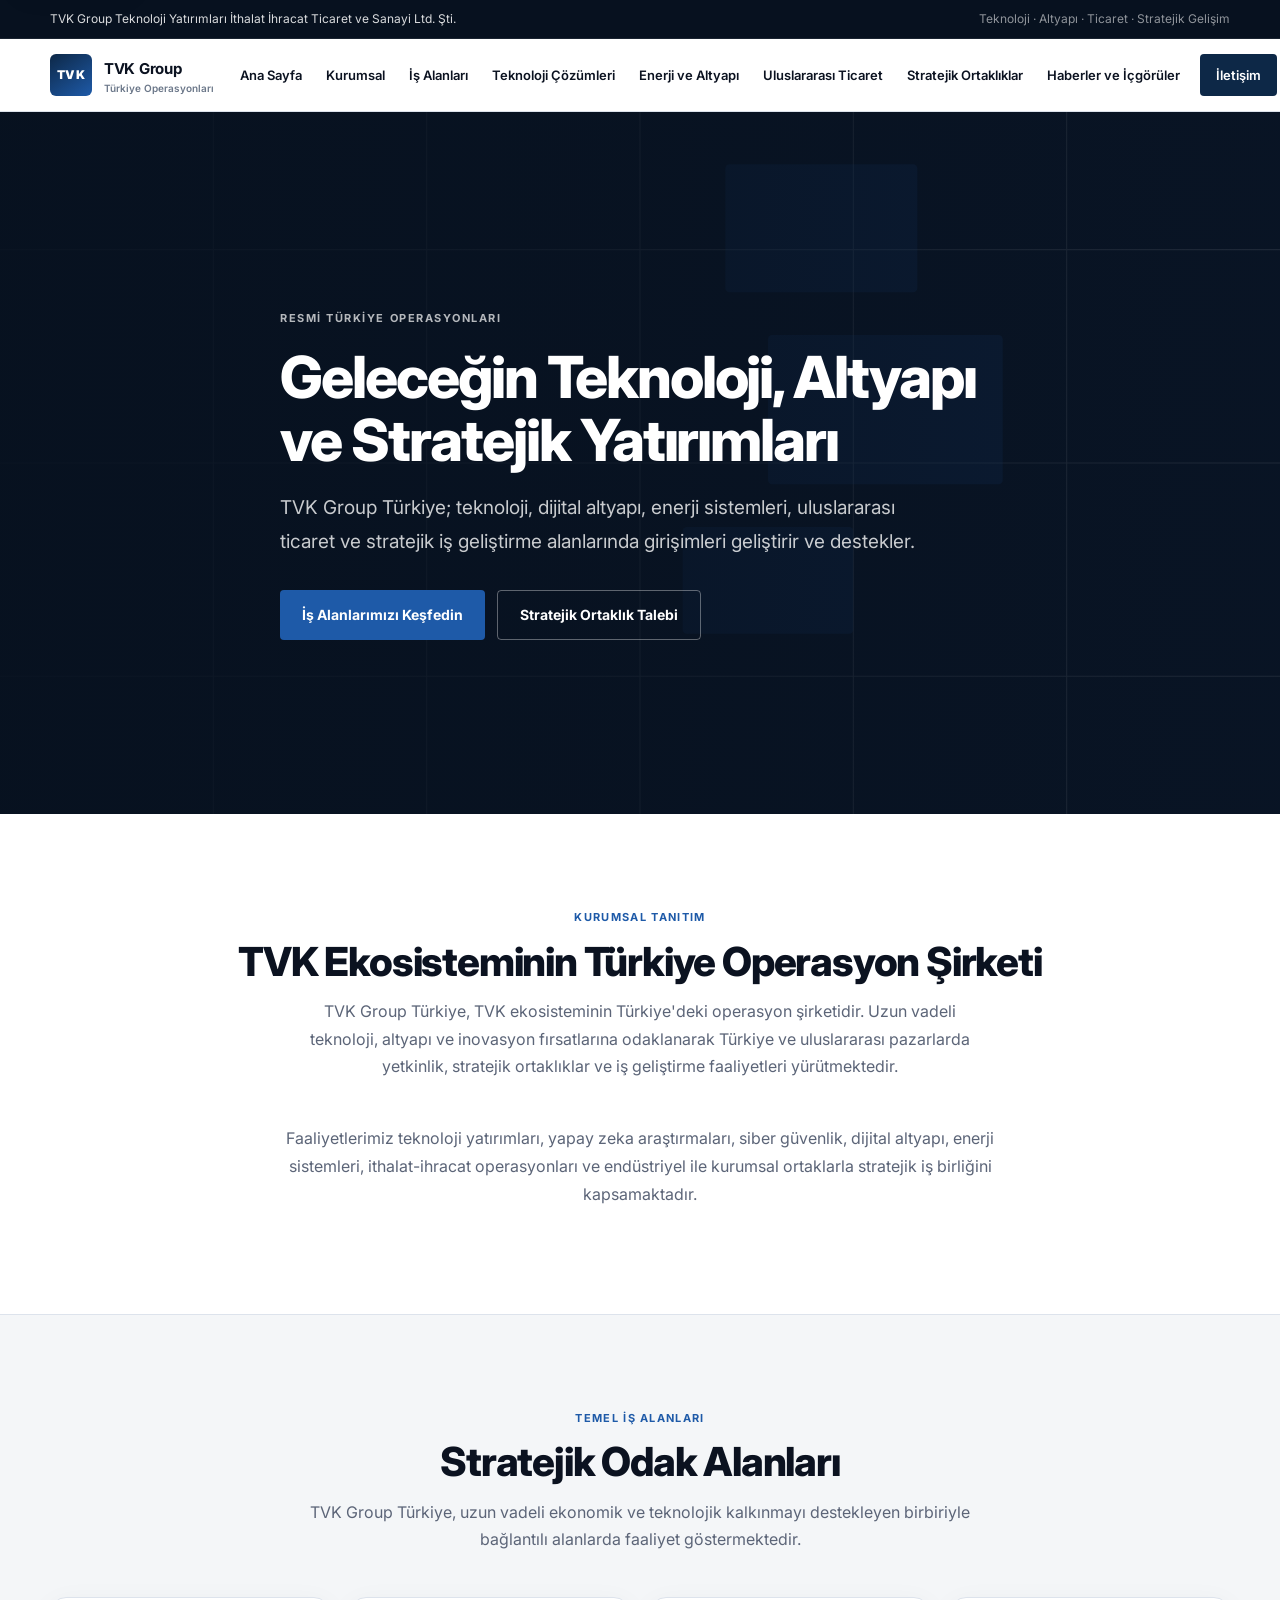
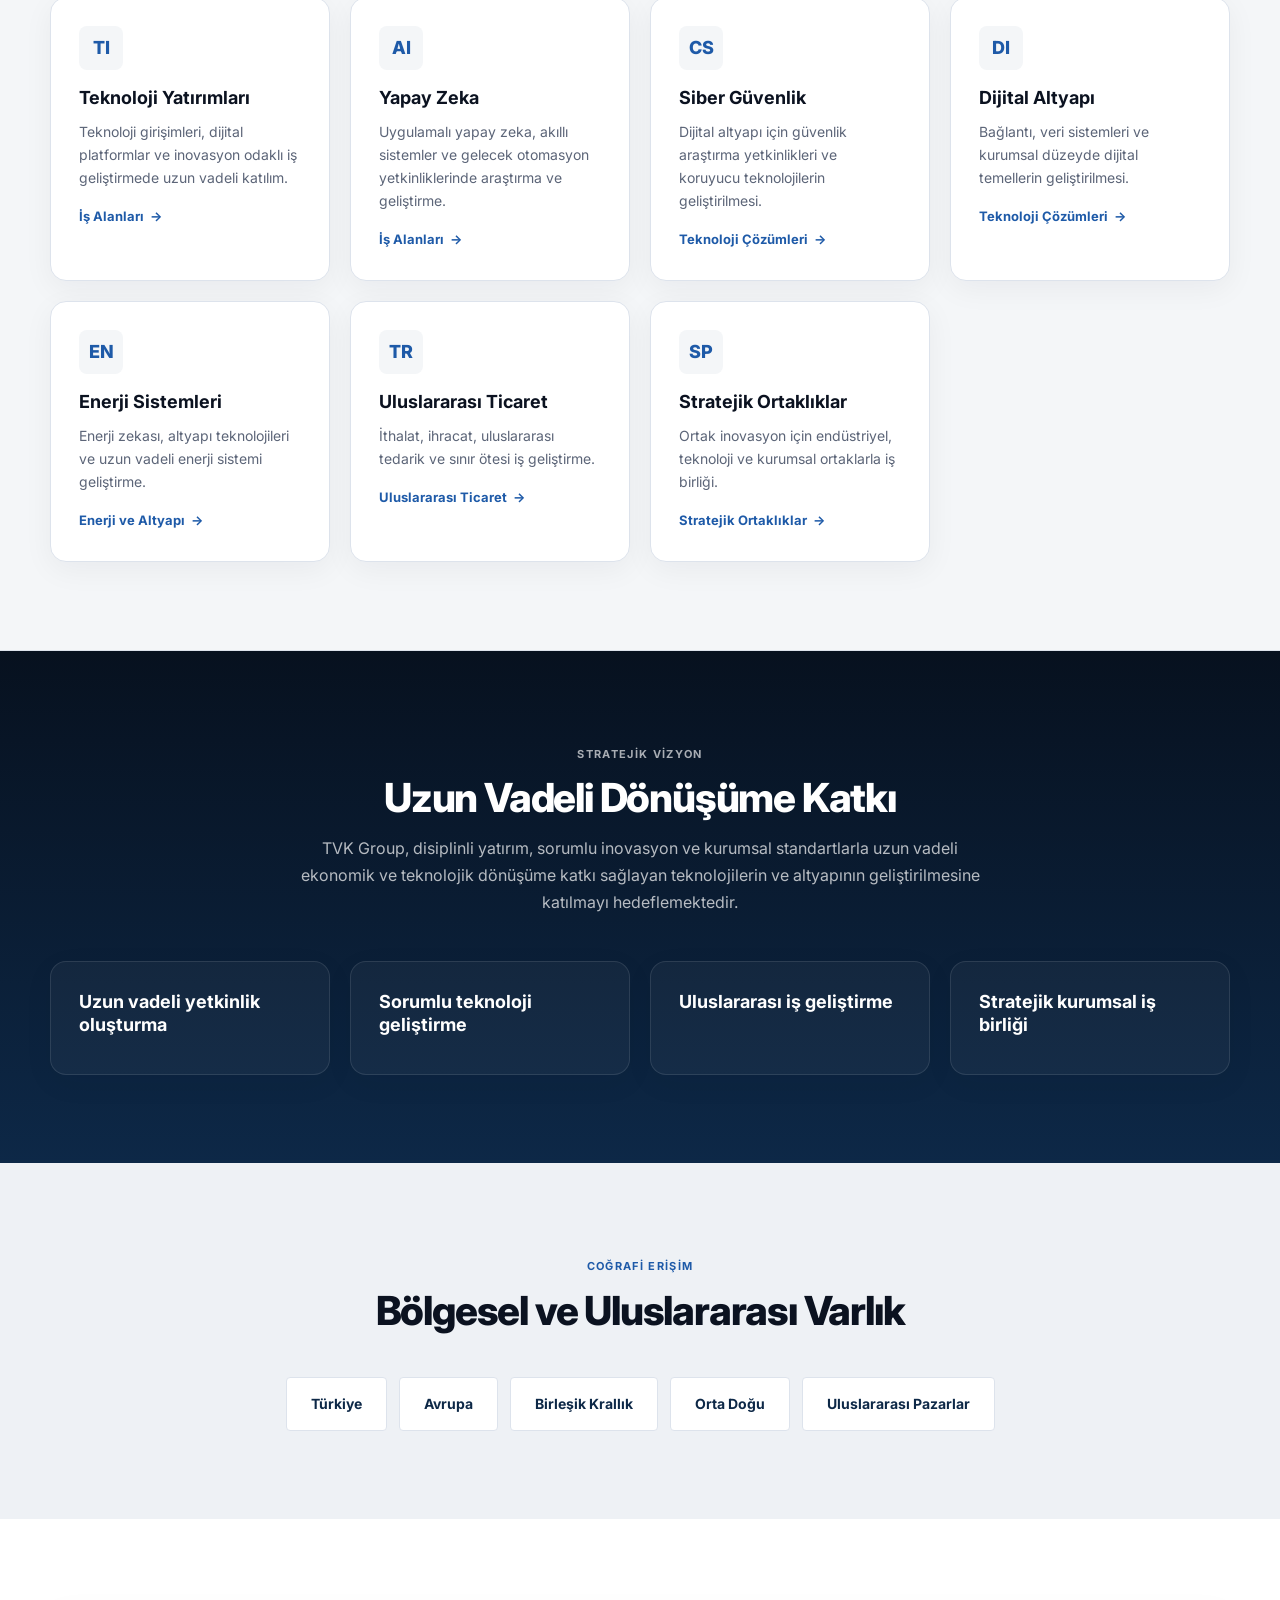
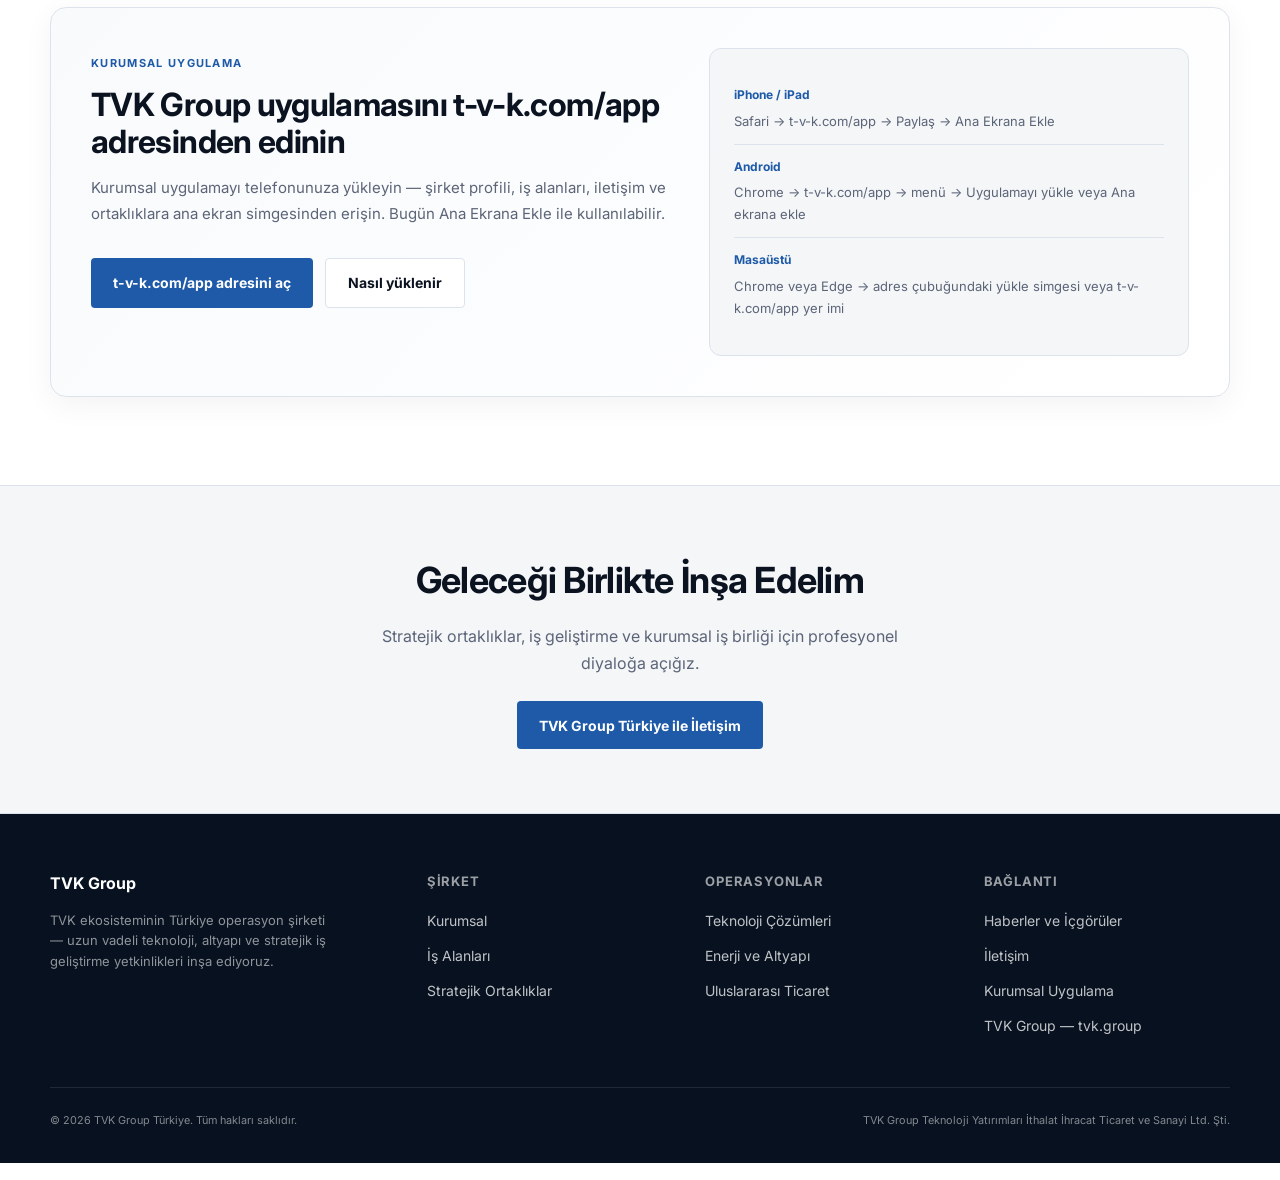
==== commit e61b3a91: "Add installable corporate PWA at /app Mirror the entelekron.app / app.sovraprotocol.com pattern with" ====
--- a/index.html
+++ b/index.html
@@ -13,6 +13,8 @@
   <link rel="preconnect" href="https://fonts.googleapis.com" />
   <link rel="preconnect" href="https://fonts.gstatic.com" crossorigin />
   <link href="https://fonts.googleapis.com/css2?family=Inter:wght@400;500;600;700;800&family=Instrument+Serif:ital@0;1&display=swap" rel="stylesheet" />
+  <link rel="manifest" href="/assets/web-app-manifest.json" />
+  <link rel="apple-touch-icon" href="/assets/brand/icon.svg" />
   <link rel="stylesheet" href="/css/main.css" />
 </head>
 <body data-page="home">
@@ -130,6 +132,36 @@
       </div>
     </section>
 
+    <section class="section" id="corporate-app">
+      <div class="wrap">
+        <div class="app-promo reveal">
+          <div class="app-promo-copy">
+            <span class="section-tag" data-i18n="appPromoTag">Kurumsal Uygulama</span>
+            <h2 data-i18n="appPromoTitle">TVK Group uygulamasını t-v-k.com/app adresinden edinin</h2>
+            <p data-i18n="appPromoText">Kurumsal uygulamayı telefonunuza yükleyin — şirket profili, iş alanları, iletişim ve ortaklıklara ana ekran simgesinden erişin.</p>
+            <div class="actions">
+              <a class="btn primary" href="/app" data-i18n="appPromoCta">t-v-k.com/app adresini aç</a>
+              <a class="btn outline" href="/app#install-guide" data-i18n="appPromoInstall">Nasıl yüklenir</a>
+            </div>
+          </div>
+          <div class="app-promo-install">
+            <div class="install-step">
+              <strong data-i18n="appPromoIos">iPhone / iPad</strong>
+              <p data-i18n="appPromoIosSteps"></p>
+            </div>
+            <div class="install-step">
+              <strong data-i18n="appPromoAndroid">Android</strong>
+              <p data-i18n="appPromoAndroidSteps"></p>
+            </div>
+            <div class="install-step">
+              <strong data-i18n="appPromoDesktop">Masaüstü</strong>
+              <p data-i18n="appPromoDesktopSteps"></p>
+            </div>
+          </div>
+        </div>
+      </div>
+    </section>
+
     <section class="cta-band">
       <div class="wrap reveal">
         <h2 data-i18n="homeCtaTitle">Geleceği Birlikte İnşa Edelim</h2>
@@ -141,6 +173,8 @@
 
   <div id="site-footer"></div>
 
+  <a class="app-sticky" href="/app" data-i18n="appPromoCta" hidden id="app-sticky">t-v-k.com/app</a>
+
   <script src="/js/translations.js"></script>
   <script src="/js/layout.js"></script>
   <script src="/js/app.js"></script>
--- a/css/main.css
+++ b/css/main.css
@@ -405,8 +405,57 @@
   .footer-grid { grid-template-columns: 1fr 1fr; }
 }
 
+.toast.is-visible { opacity: 1; }
+
+/* App promo (main site) */
+.app-promo {
+  display: grid;
+  grid-template-columns: 1.1fr 0.9fr;
+  gap: 32px;
+  padding: 40px;
+  border-radius: var(--radius-lg);
+  border: 1px solid var(--line);
+  background: linear-gradient(135deg, #f8fafc, #fff);
+  box-shadow: var(--shadow-soft);
+}
+.app-promo h2 {
+  margin: 12px 0 14px;
+  font-size: clamp(24px, 3vw, 32px);
+  line-height: 1.15;
+  letter-spacing: -0.02em;
+}
+.app-promo p {
+  margin: 0 0 20px;
+  color: var(--muted);
+  font-size: 15px;
+  line-height: 1.7;
+}
+.app-promo-install {
+  padding: 24px;
+  border-radius: 12px;
+  background: var(--bg-soft);
+  border: 1px solid var(--line);
+}
+.app-promo-install .install-step {
+  padding: 12px 0;
+  border-bottom: 1px solid var(--line);
+}
+.app-promo-install .install-step:last-child { border-bottom: 0; }
+.app-promo-install strong {
+  display: block;
+  font-size: 12px;
+  color: var(--royal);
+  margin-bottom: 4px;
+}
+.app-promo-install p {
+  margin: 0;
+  font-size: 13px;
+  color: var(--muted);
+}
+
 @media (max-width: 768px) {
   .section { padding: 64px 0; }
+  .app-promo { grid-template-columns: 1fr; padding: 28px; }
   .card-grid.cols-2, .card-grid.cols-3, .card-grid.cols-4 { grid-template-columns: 1fr; }
   .area-block { grid-template-columns: 1fr; gap: 24px; }
   .values-grid { grid-template-columns: 1fr; }
